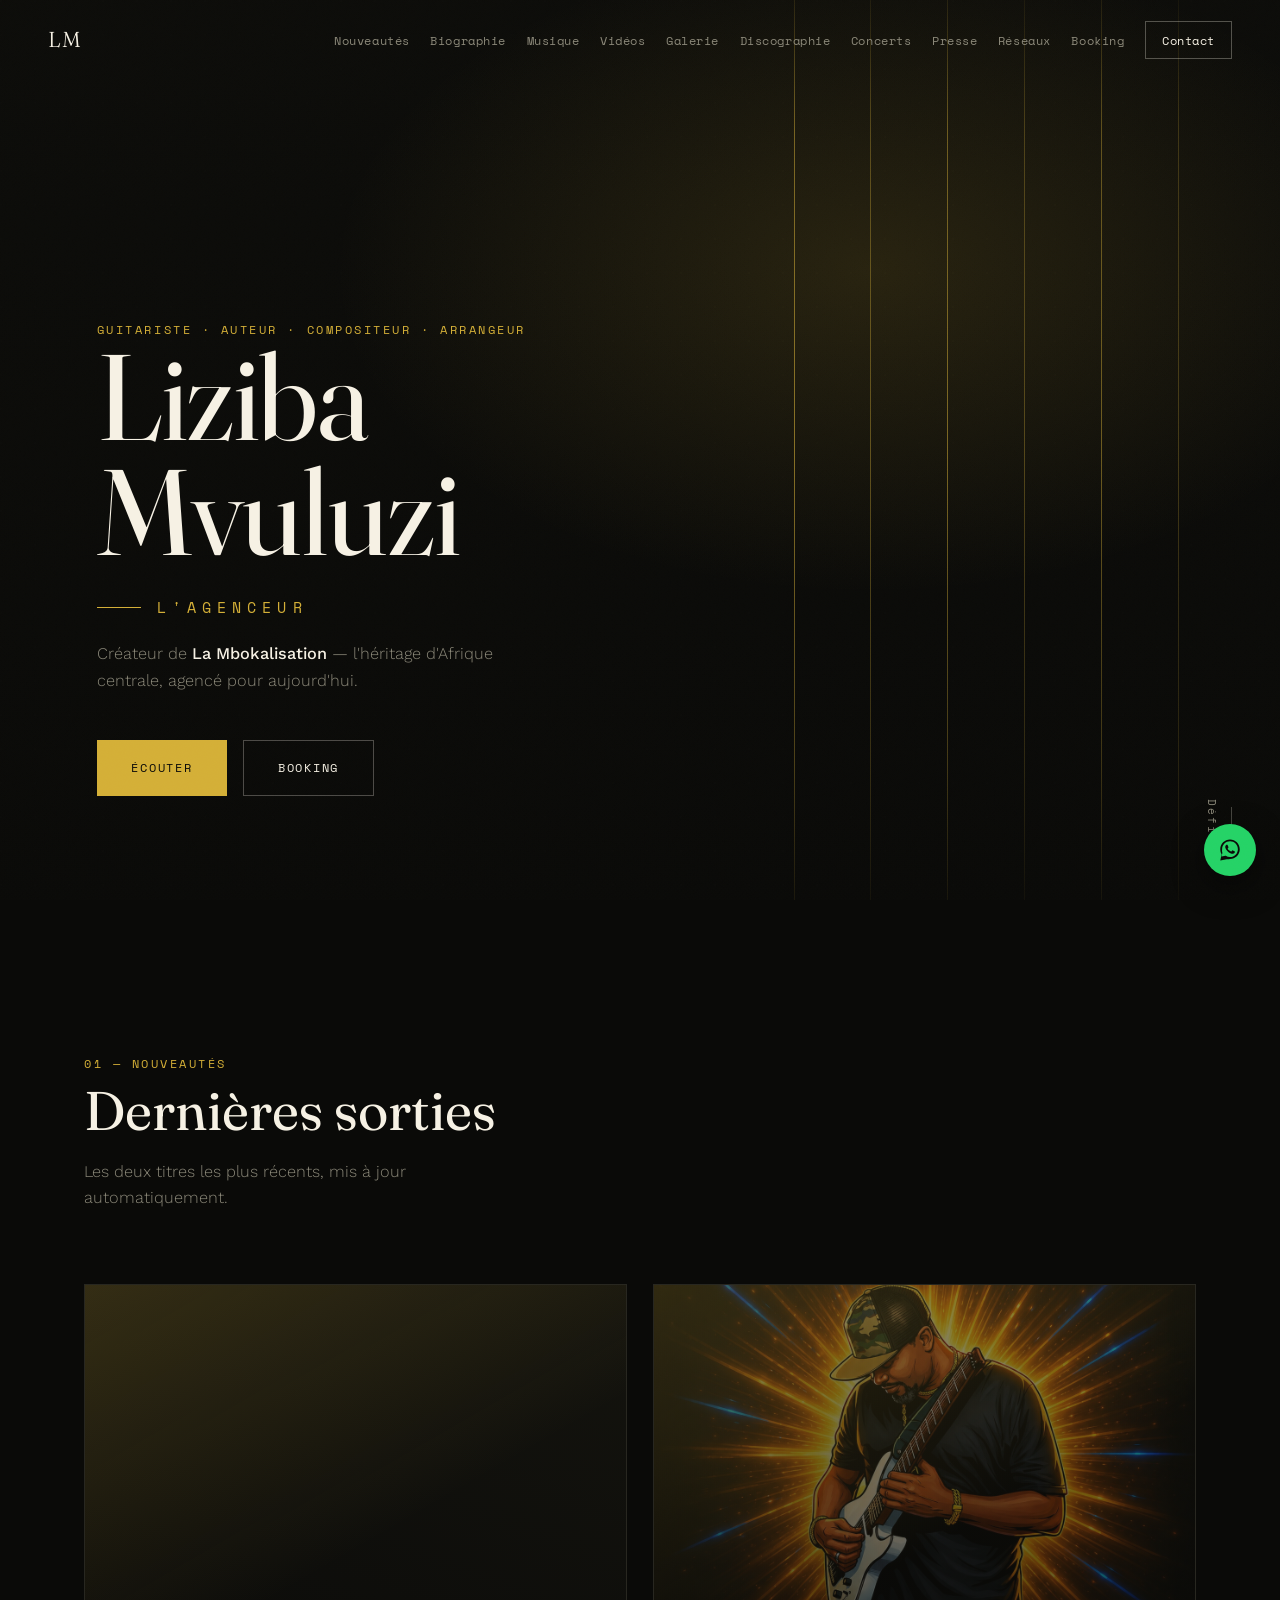
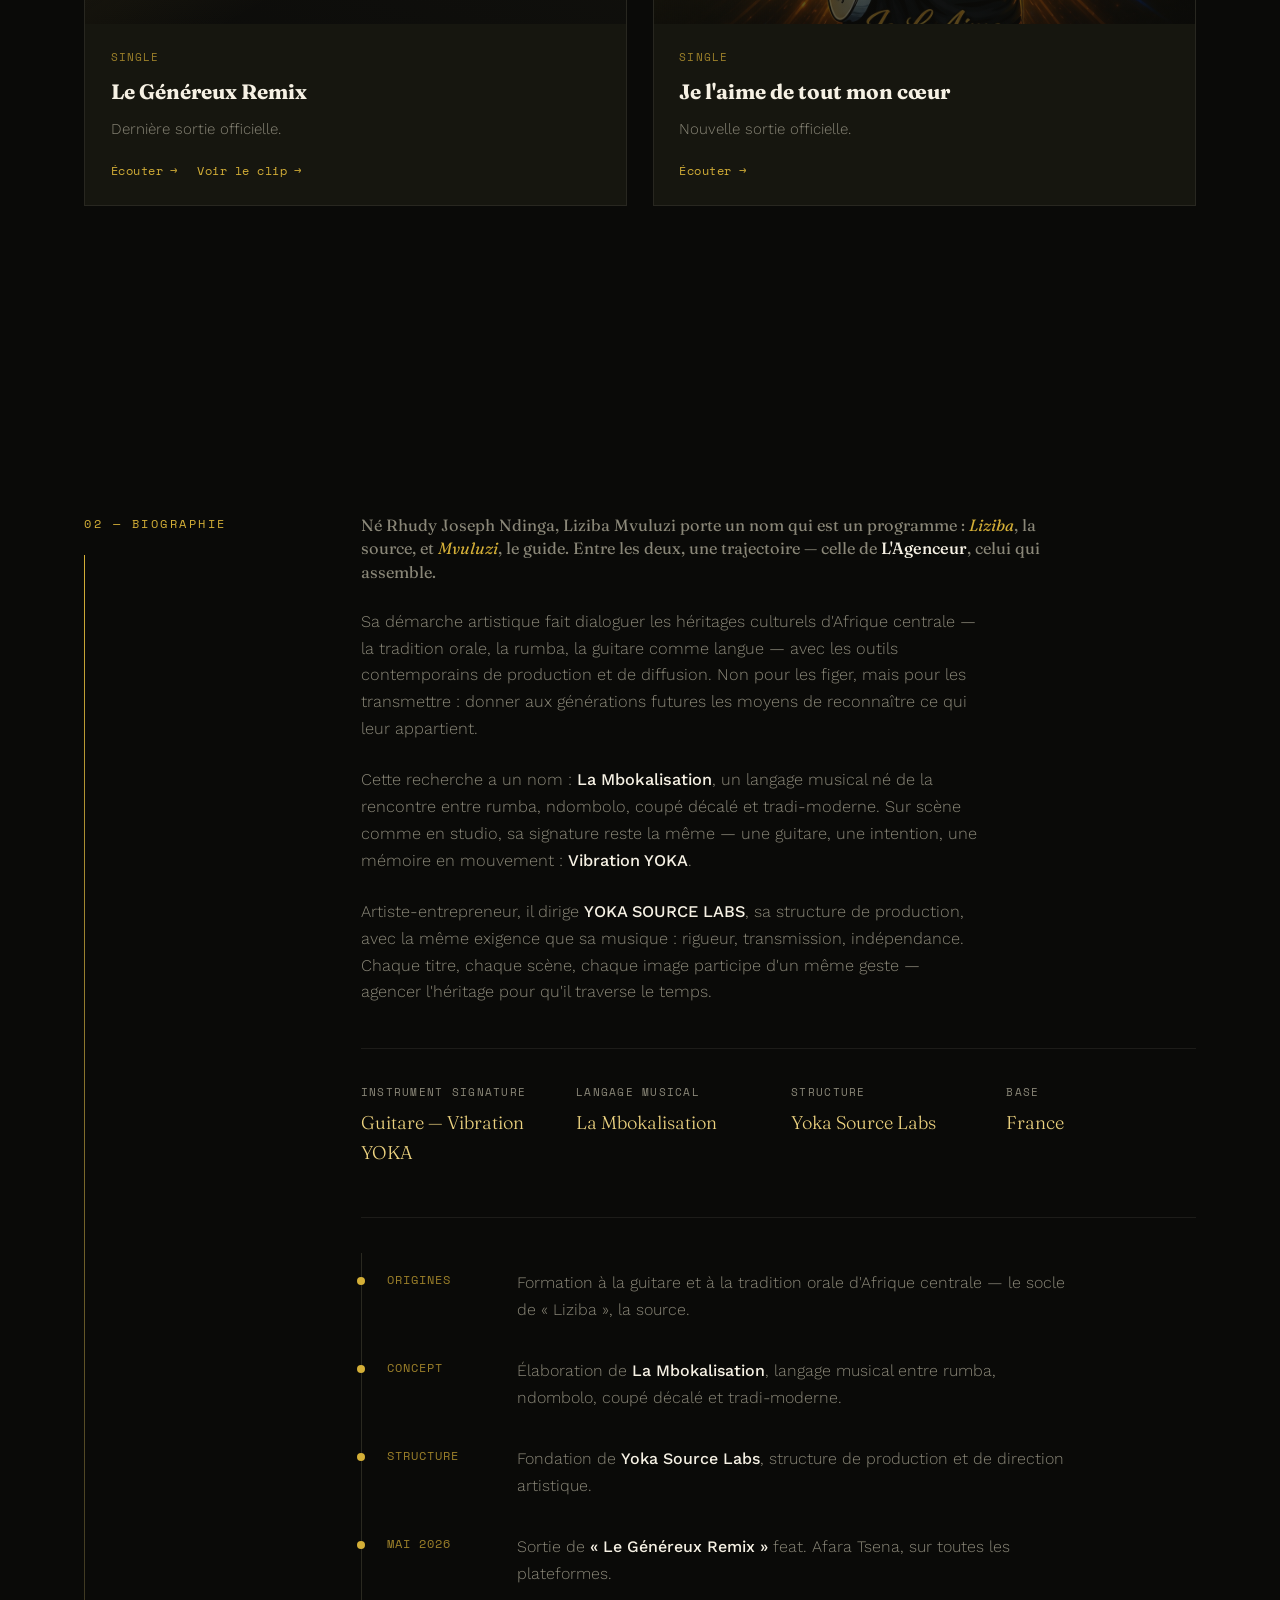
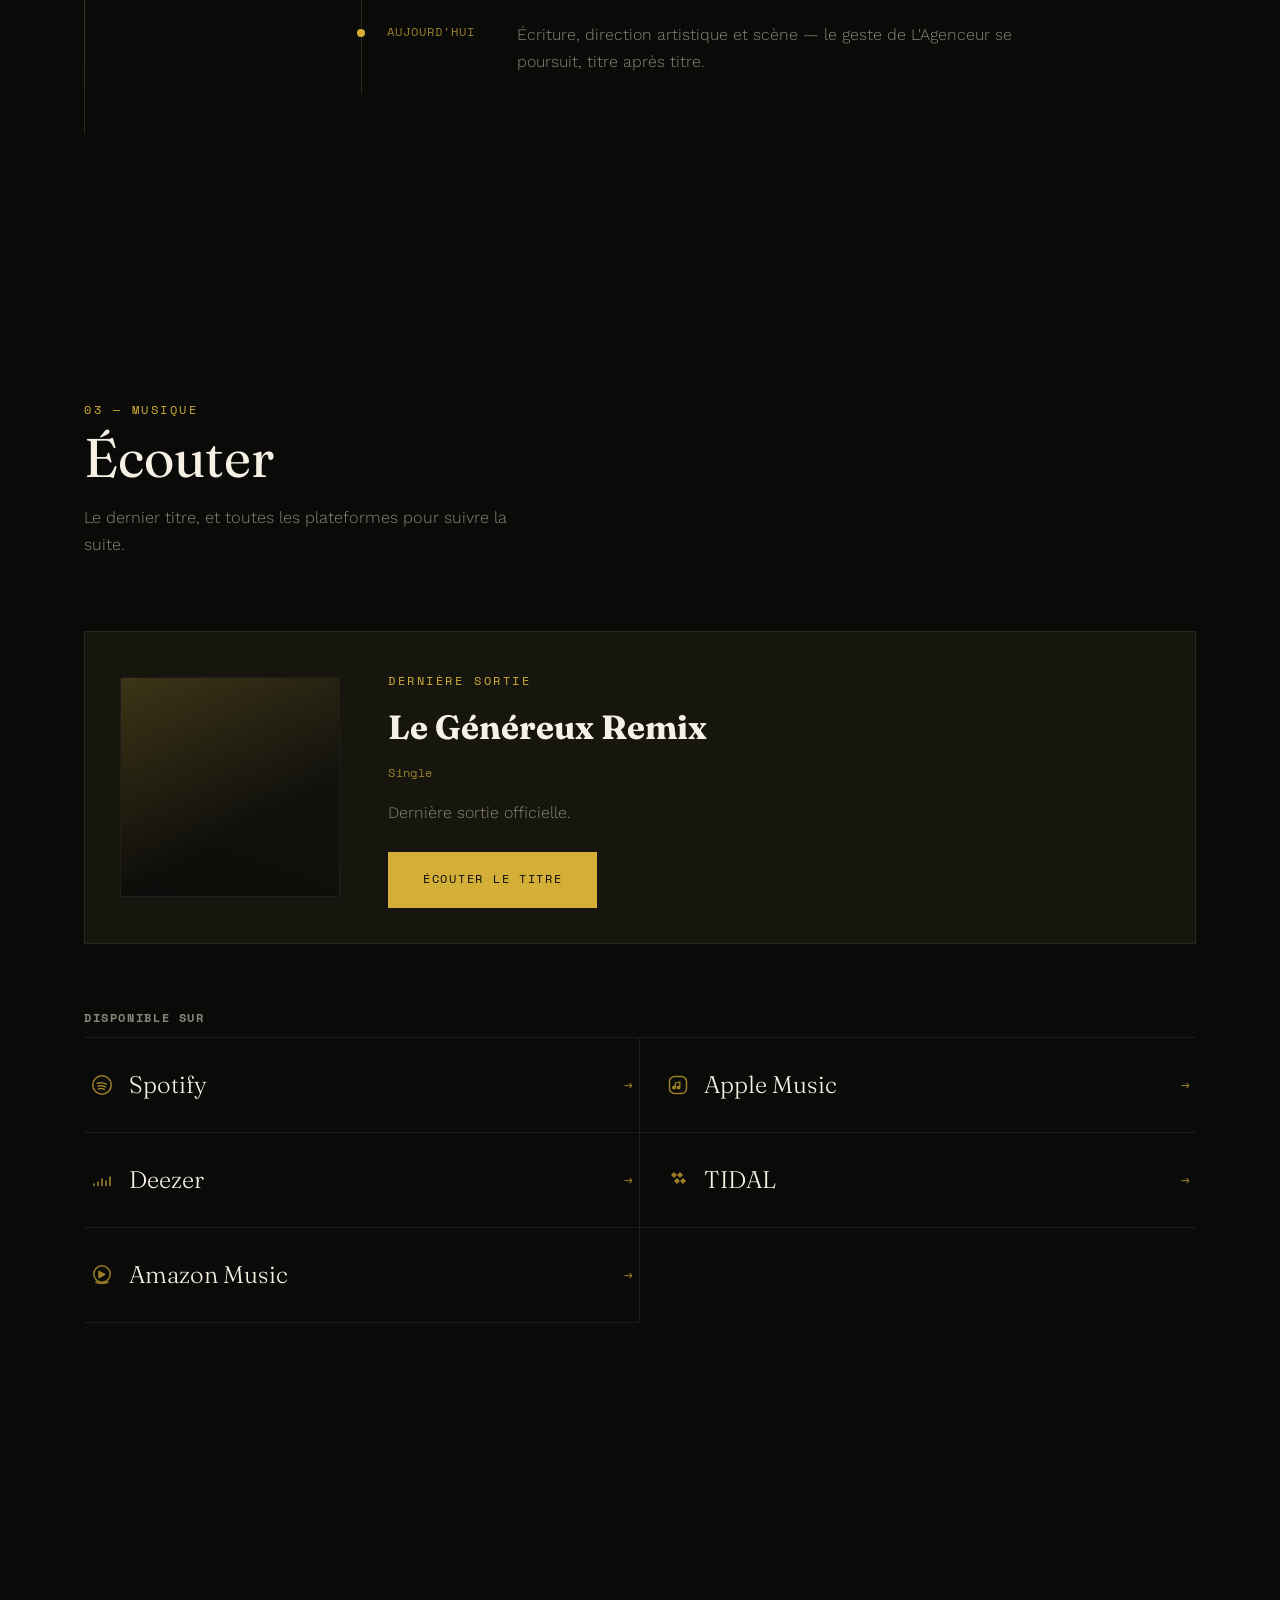
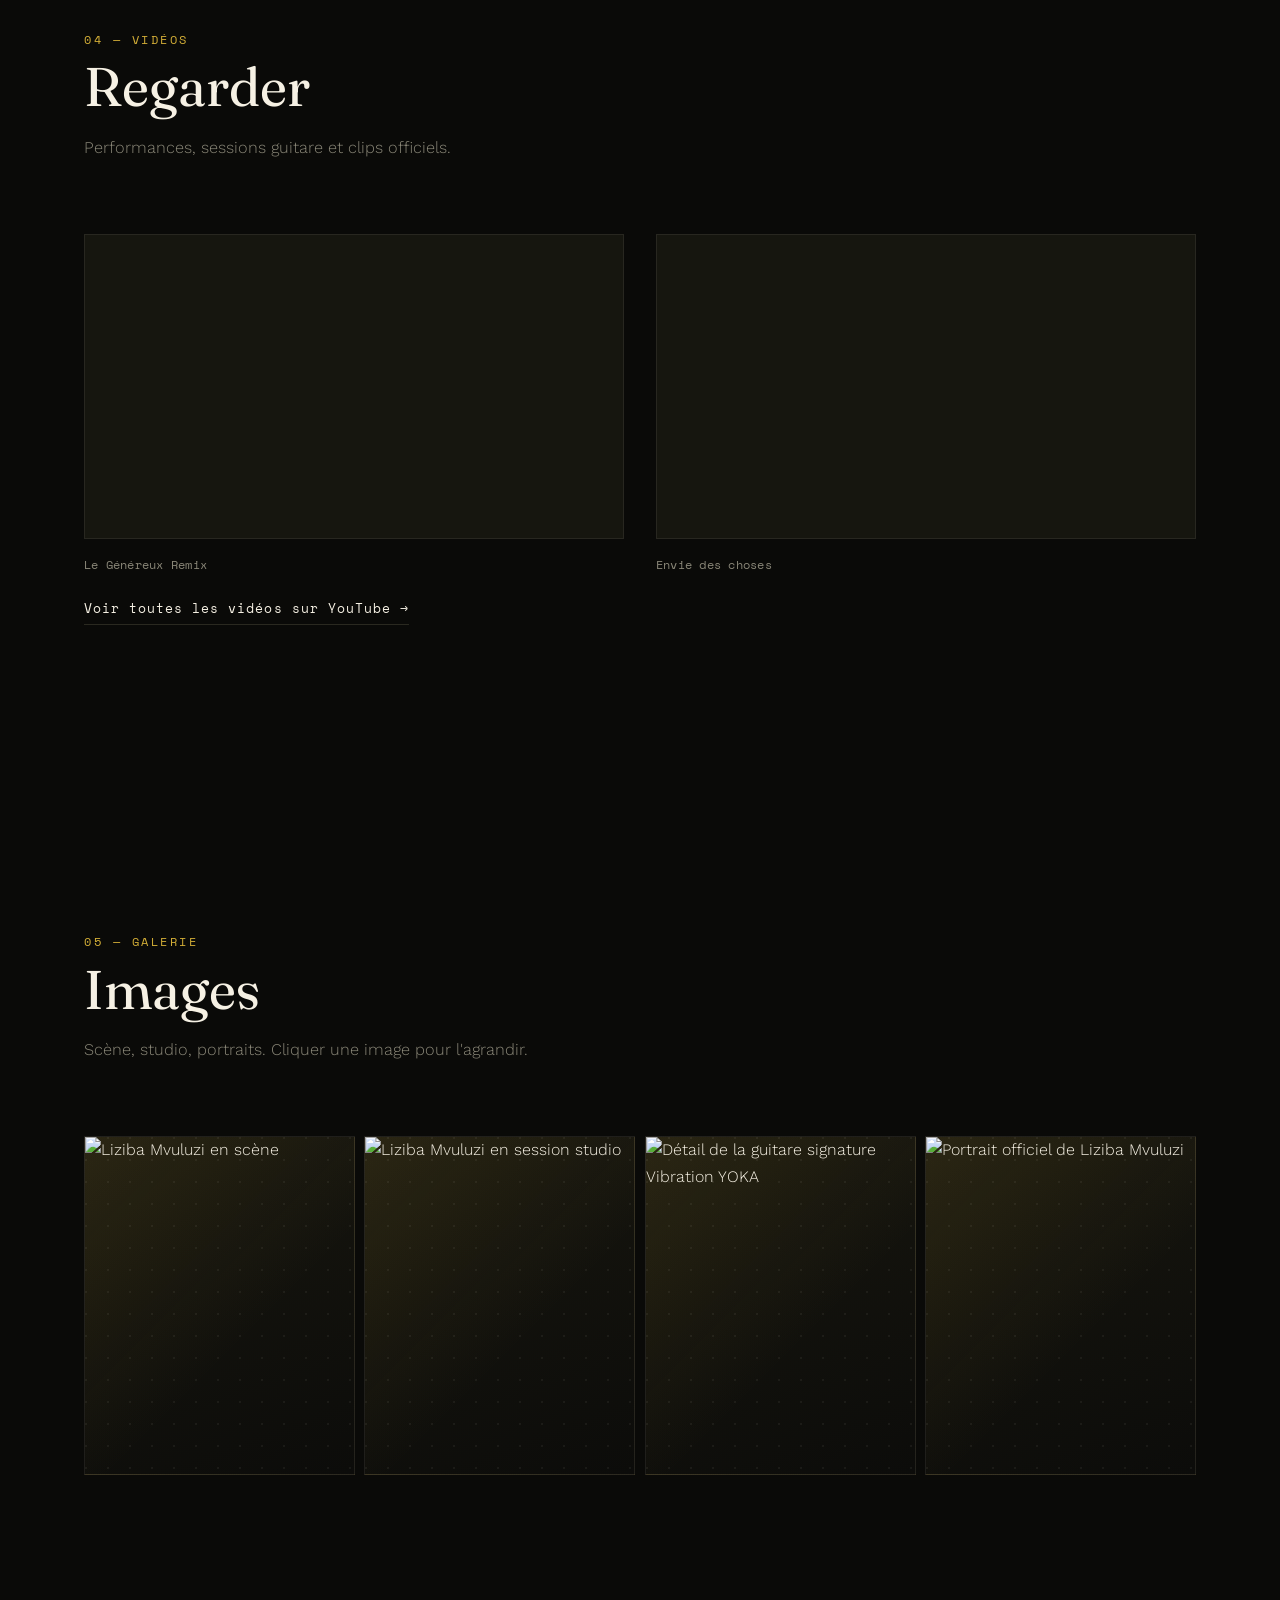
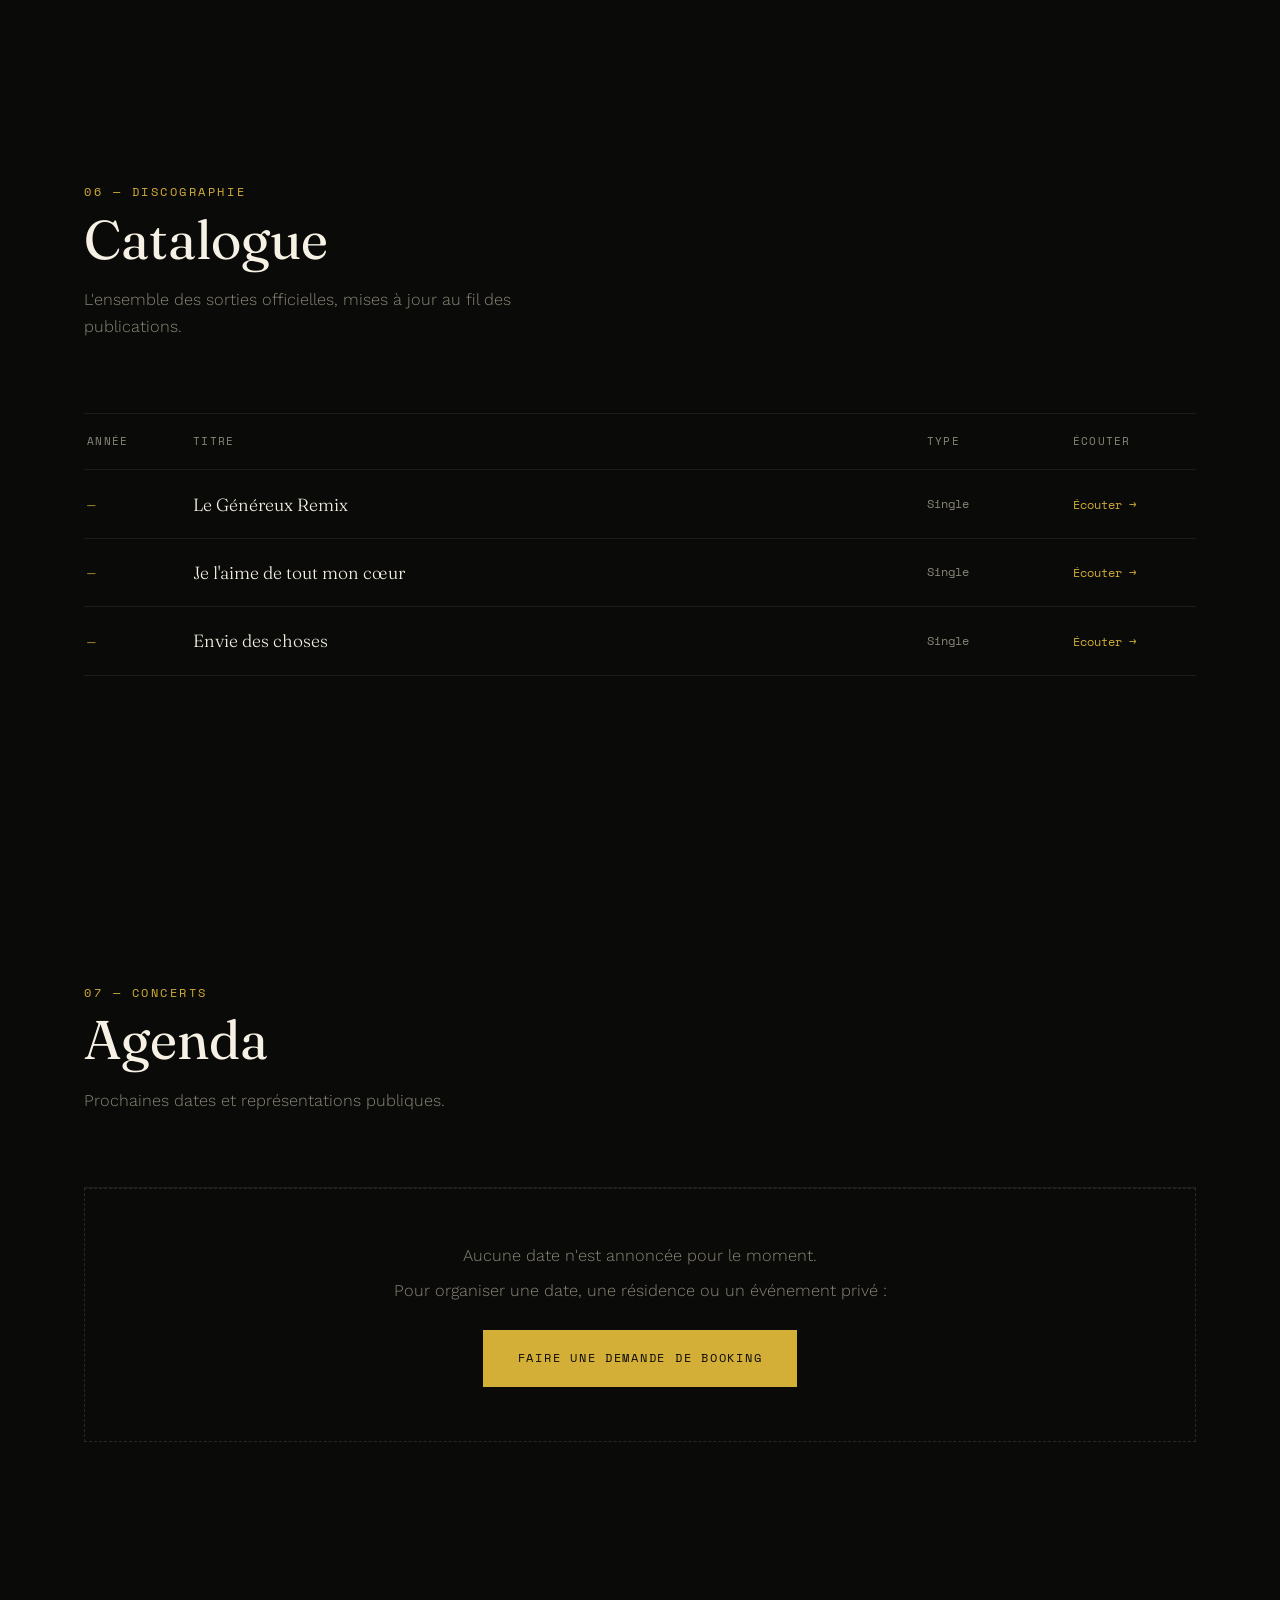
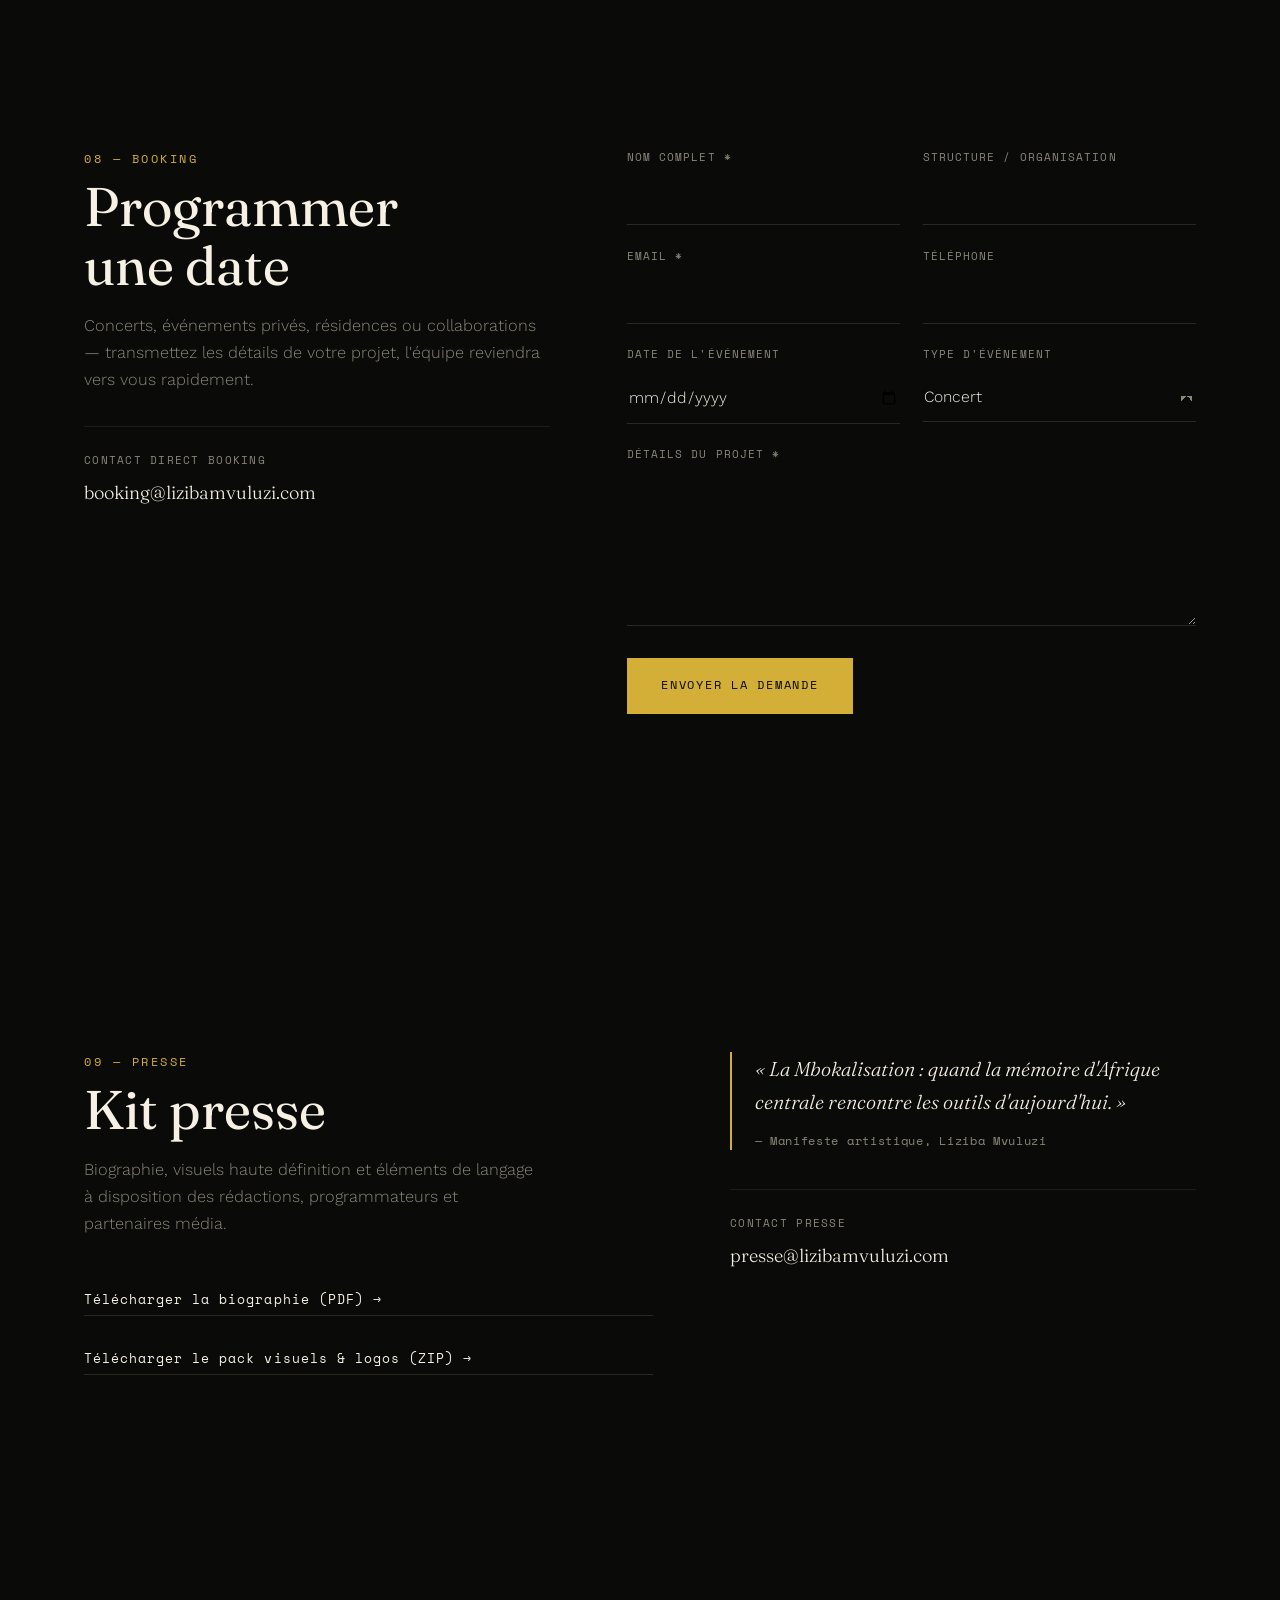
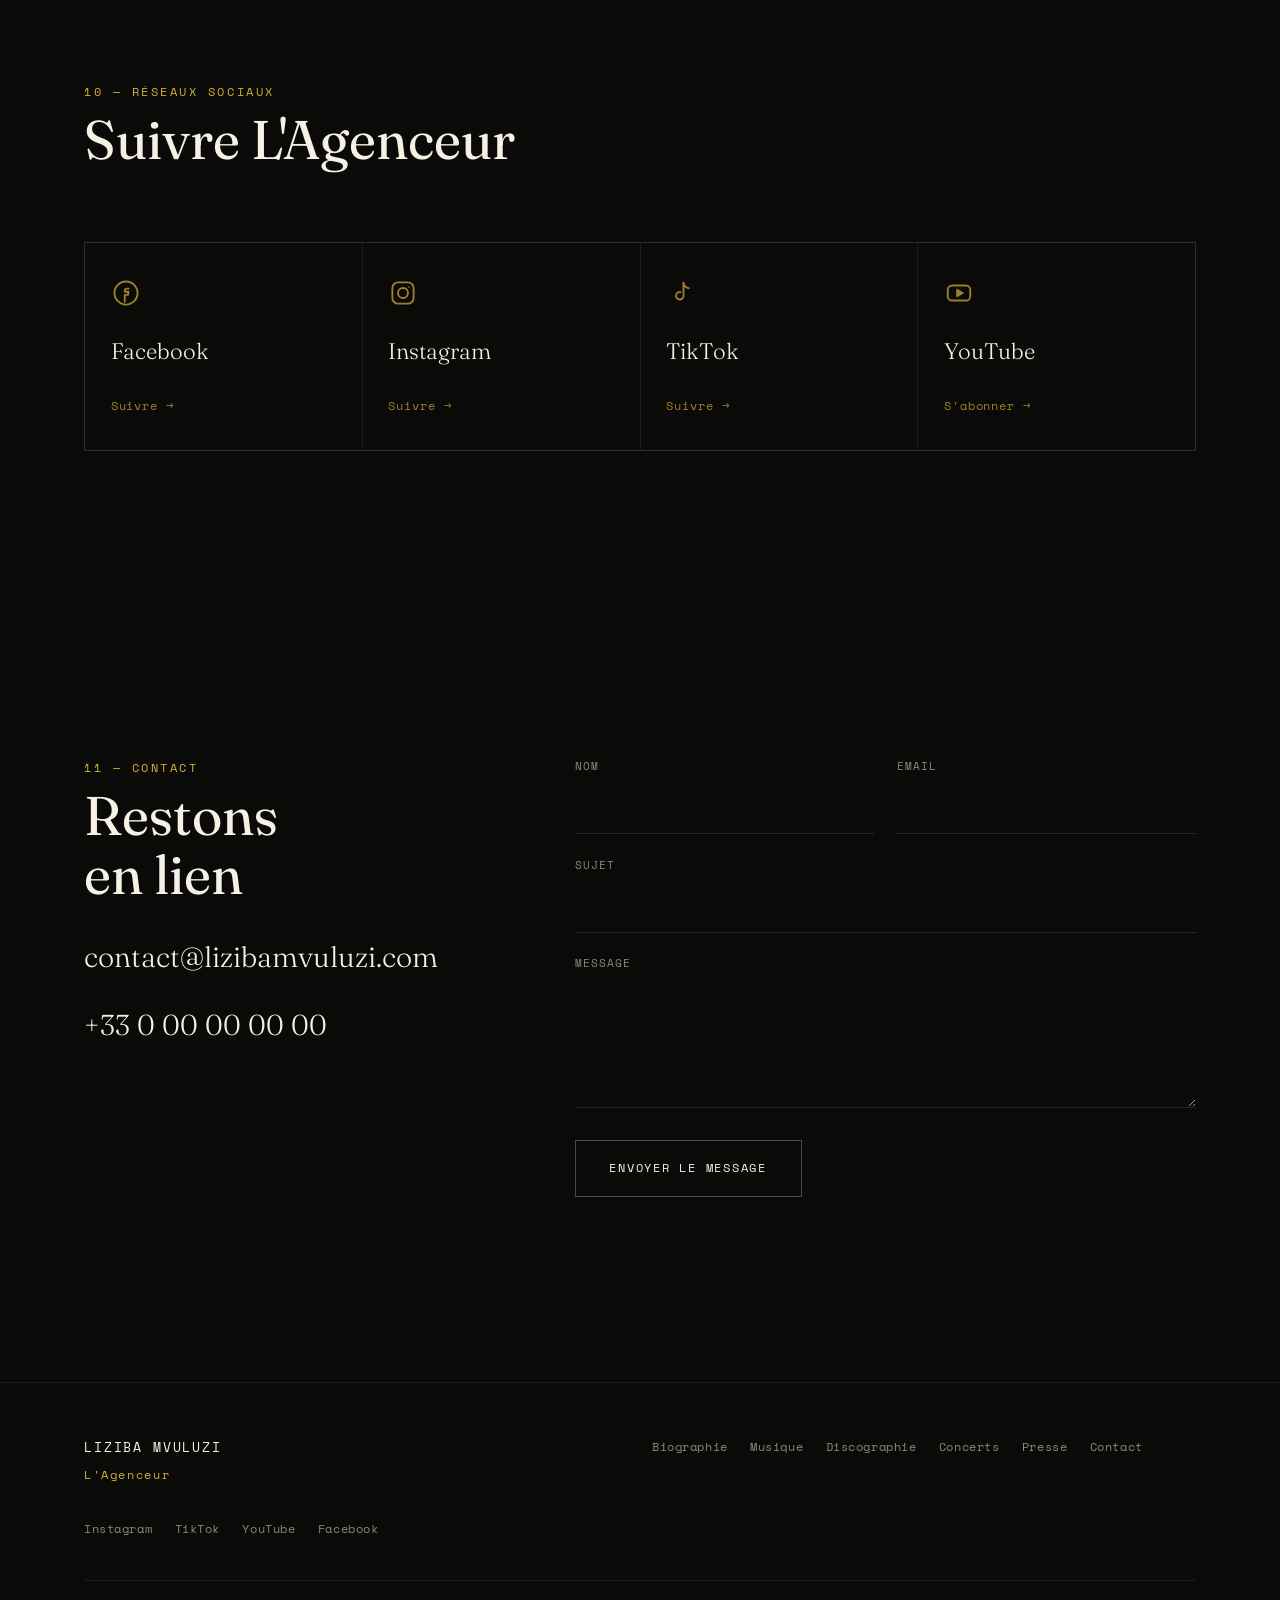
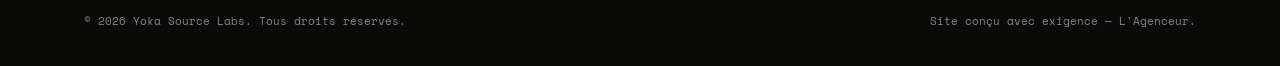
==== index.html @ 1fc42f65 "Version 1.2 – Ajout des médias" ====
<!DOCTYPE html>
<html lang="fr">
<head>
<meta charset="UTF-8">
<meta name="viewport" content="width=device-width, initial-scale=1.0">
<title>Liziba Mvuluzi — L'Agenceur | Guitariste, Auteur-Compositeur, Arrangeur</title>
<meta name="description" content="Site officiel de Liziba Mvuluzi (Rhudy Joseph Ndinga), guitariste, auteur-compositeur, arrangeur et créateur de La Mbokalisation. Biographie, musique, vidéos, discographie, concerts, booking et presse.">
<meta name="keywords" content="Liziba Mvuluzi, Rhudy Joseph Ndinga, L'Agenceur, guitariste congolais, rumba congolaise, La Mbokalisation, musique africaine, auteur compositeur arrangeur, booking artiste">
<meta name="author" content="Liziba Mvuluzi">
<meta name="robots" content="index, follow, max-image-preview:large">
<meta name="theme-color" content="#0a0a08">
<!-- URL temporaire GitHub Pages en attendant l'achat et le branchement du domaine personnalisé définitif. Lors du passage à ce domaine, remplacer toutes les URLs ci-dessous (canonical, Open Graph, Twitter Card, Schema.org) par les URLs équivalentes sur le nouveau domaine, et mettre à jour sitemap.xml + robots.txt en conséquence. -->
<link rel="canonical" href="https://lizibamvuluzi.github.io/liziba-mvuluzi-site/">

<!-- ===== Open Graph ===== -->
<meta property="og:type" content="website">
<meta property="og:title" content="Liziba Mvuluzi — L'Agenceur">
<meta property="og:description" content="Guitariste, auteur-compositeur, arrangeur. Créateur de La Mbokalisation. Il fait dialoguer les héritages d'Afrique centrale avec les outils contemporains pour transmettre le patrimoine culturel aux générations futures.">
<meta property="og:image" content="https://lizibamvuluzi.github.io/liziba-mvuluzi-site/assets/images/social/og-cover.jpg">
<meta property="og:image:alt" content="Liziba Mvuluzi — L'Agenceur, guitariste et auteur-compositeur">
<meta property="og:image:width" content="1200">
<meta property="og:image:height" content="630">
<meta property="og:url" content="https://lizibamvuluzi.github.io/liziba-mvuluzi-site/">
<meta property="og:site_name" content="Liziba Mvuluzi">
<meta property="og:locale" content="fr_FR">

<!-- ===== Twitter Cards ===== -->
<meta name="twitter:card" content="summary_large_image">
<meta name="twitter:title" content="Liziba Mvuluzi — L'Agenceur">
<meta name="twitter:description" content="Guitariste, auteur-compositeur, arrangeur. Créateur de La Mbokalisation.">
<meta name="twitter:image" content="https://lizibamvuluzi.github.io/liziba-mvuluzi-site/assets/images/social/og-cover.jpg">
<meta name="twitter:image:alt" content="Liziba Mvuluzi — L'Agenceur, guitariste et auteur-compositeur">

<!-- ===== Favicon / PWA ===== -->
<link rel="icon" type="image/svg+xml" href="assets/icons/favicon.svg">
<link rel="icon" type="image/png" sizes="32x32" href="assets/icons/favicon-32.png">
<link rel="apple-touch-icon" sizes="180x180" href="assets/icons/apple-touch-icon.png">
<link rel="manifest" href="manifest.json">
<meta name="apple-mobile-web-app-capable" content="yes">
<meta name="apple-mobile-web-app-status-bar-style" content="black-translucent">
<meta name="apple-mobile-web-app-title" content="Liziba Mvuluzi">

<!-- ===== Performance : préconnexions ===== -->
<link rel="preconnect" href="https://fonts.googleapis.com">
<link rel="preconnect" href="https://fonts.gstatic.com" crossorigin>
<link rel="preconnect" href="https://www.youtube-nocookie.com">
<link href="https://fonts.googleapis.com/css2?family=Fraunces:ital,opsz,wght@0,9..144,300;0,9..144,400;0,9..144,500;0,9..144,600;1,9..144,400&family=Work+Sans:wght@300;400;500;600&family=Space+Mono:wght@400;700&display=swap" rel="stylesheet">

<link rel="stylesheet" href="css/style.css">

<!-- ===== Schema.org : Person ===== -->
<script type="application/ld+json">
{
  "@context": "https://schema.org",
  "@type": "Person",
  "name": "Liziba Mvuluzi",
  "alternateName": ["Rhudy Joseph Ndinga", "L'Agenceur"],
  "url": "https://lizibamvuluzi.github.io/liziba-mvuluzi-site/",
  "image": "https://lizibamvuluzi.github.io/liziba-mvuluzi-site/assets/images/social/og-cover.jpg",
  "jobTitle": ["Guitariste", "Auteur-compositeur", "Arrangeur", "Directeur artistique"],
  "description": "Guitariste, auteur-compositeur et arrangeur. Créateur du langage musical La Mbokalisation, il fait dialoguer les héritages culturels d'Afrique centrale avec les outils contemporains.",
  "nationality": "Congolaise",
  "sameAs": [
    "https://open.spotify.com/",
    "https://music.apple.com/",
    "https://www.youtube.com/",
    "https://www.deezer.com/",
    "https://www.instagram.com/",
    "https://www.tiktok.com/",
    "https://www.facebook.com/",
    "https://www.threads.net/"
  ]
}
</script>
<!-- ===== Schema.org : MusicGroup ===== -->
<script type="application/ld+json">
{
  "@context": "https://schema.org",
  "@type": "MusicGroup",
  "name": "Liziba Mvuluzi",
  "genre": ["Rumba congolaise", "La Mbokalisation", "Musique africaine contemporaine"],
  "url": "https://lizibamvuluzi.github.io/liziba-mvuluzi-site/",
  "album": {
    "@type": "MusicRecording",
    "name": "Le Généreux Remix",
    "byArtist": "Liziba Mvuluzi feat. Afara Tsena",
    "datePublished": "2026-05-23"
  }
}
</script>
</head>
<body>

<!-- Lien d'évitement — accessibilité clavier -->
<a class="skip-link" href="#contenu">Aller au contenu principal</a>

<!-- Grain overlay décoratif -->
<div class="grain" aria-hidden="true"></div>

<!-- ================================================================
     HEADER / NAVIGATION
     ================================================================ -->
<header class="site-header" id="siteHeader">
  <nav class="nav" aria-label="Navigation principale">
    <a href="#accueil" class="nav__mark" aria-label="Liziba Mvuluzi — Retour à l'accueil">
      <span class="nav__mark-glyph">LM</span>
    </a>
    <button class="nav__toggle" id="navToggle" aria-expanded="false" aria-controls="navMenu" aria-label="Ouvrir le menu de navigation">
      <span></span><span></span><span></span>
    </button>
    <ul class="nav__menu" id="navMenu">
      <li><a href="#nouveautes" data-nav>Nouveautés</a></li>
      <li><a href="#biographie" data-nav>Biographie</a></li>
      <li><a href="#musique" data-nav>Musique</a></li>
      <li><a href="#videos" data-nav>Vidéos</a></li>
      <li><a href="#galerie" data-nav>Galerie</a></li>
      <li><a href="#discographie" data-nav>Discographie</a></li>
      <li><a href="#concerts" data-nav>Concerts</a></li>
      <li><a href="#presse" data-nav>Presse</a></li>
      <li><a href="#reseaux" data-nav>Réseaux</a></li>
      <li><a href="#booking" data-nav>Booking</a></li>
      <li><a href="#contact" class="nav__cta" data-nav>Contact</a></li>
    </ul>
  </nav>
</header>

<main id="contenu">

<!-- ================================================================
     1. HERO PREMIUM
     ================================================================ -->
<section class="hero" id="accueil">
  <div class="hero__strings" aria-hidden="true">
    <span></span><span></span><span></span><span></span><span></span><span></span>
  </div>

  <div class="hero__portrait">
    <!-- Portrait câblé en CSS (.hero__portrait-frame) — déposer hero-portrait.jpg dans /assets/images/hero/ -->
    <div class="hero__portrait-frame" role="img" aria-label="Portrait de Liziba Mvuluzi, guitare en main"></div>
  </div>

  <div class="hero__content">
    <p class="eyebrow reveal">Guitariste · Auteur · Compositeur · Arrangeur</p>
    <h1 class="hero__title reveal">
      <span class="hero__title-main">Liziba<br>Mvuluzi</span>
    </h1>
    <p class="hero__subtitle reveal"><span class="hero__rule" aria-hidden="true"></span>L'AGENCEUR</p>
    <p class="hero__baseline reveal">Créateur de <strong>La Mbokalisation</strong> — l'héritage d'Afrique centrale, agencé pour aujourd'hui.</p>
    <div class="hero__actions reveal">
      <a href="#musique" class="btn btn--gold">Écouter</a>
      <a href="#booking" class="btn btn--ghost">Booking</a>
    </div>
  </div>

  <a href="#biographie" class="hero__scroll" aria-label="Défiler vers la section Biographie">
    <span class="hero__scroll-line" aria-hidden="true"></span>
    <span>Défiler</span>
  </a>
</section>

<!-- ================================================================
     NOUVEAUTÉS — générée dynamiquement depuis data/releases.json
     (les 2 sorties les plus récentes ; voir js/main.js → renderNouveautes)
     ================================================================ -->
<section class="section nouveautes" id="nouveautes" aria-labelledby="nouveautes-title">
  <div class="section__inner">
    <div class="section__head reveal">
      <p class="eyebrow">01 — Nouveautés</p>
      <h2 id="nouveautes-title" class="section__title">Dernières sorties</h2>
      <p class="section__intro">Les deux titres les plus récents, mis à jour automatiquement.</p>
    </div>

    <!-- Contenu injecté par js/main.js (renderNouveautes) à partir de data/releases.json -->
    <div class="news-grid" id="newsGrid" aria-live="polite"></div>
  </div>
</section>

<!-- ================================================================
     2. BIOGRAPHIE COMPLÈTE
     ================================================================ -->
<section class="section biographie" id="biographie" aria-labelledby="bio-title">
  <div class="section__inner apropos__grid">
    <div class="apropos__label reveal">
      <p class="eyebrow">02 — Biographie</p>
      <div class="apropos__thread" aria-hidden="true"></div>
    </div>

    <div class="apropos__text">
      <h2 id="bio-title" class="visually-hidden">Biographie de Liziba Mvuluzi</h2>

      <p class="apropos__lead reveal">
        Né Rhudy Joseph Ndinga, Liziba Mvuluzi porte un nom qui est un programme :
        <em>Liziba</em>, la source, et <em>Mvuluzi</em>, le guide. Entre les deux,
        une trajectoire — celle de <strong>L'Agenceur</strong>, celui qui assemble.
      </p>
      <p class="reveal">
        Sa démarche artistique fait dialoguer les héritages culturels d'Afrique
        centrale — la tradition orale, la rumba, la guitare comme langue —
        avec les outils contemporains de production et de diffusion. Non pour
        les figer, mais pour les transmettre : donner aux générations futures
        les moyens de reconnaître ce qui leur appartient.
      </p>
      <p class="reveal">
        Cette recherche a un nom : <strong>La Mbokalisation</strong>, un langage
        musical né de la rencontre entre rumba, ndombolo, coupé décalé et
        tradi-moderne. Sur scène comme en studio, sa signature reste la même —
        une guitare, une intention, une mémoire en mouvement : <strong>Vibration
        YOKA</strong>.
      </p>
      <p class="reveal">
        Artiste-entrepreneur, il dirige <strong>YOKA SOURCE LABS</strong>, sa
        structure de production, avec la même exigence que sa musique :
        rigueur, transmission, indépendance. Chaque titre, chaque scène,
        chaque image participe d'un même geste — agencer l'héritage pour
        qu'il traverse le temps.
      </p>

      <!-- Faits marquants -->
      <div class="apropos__facts reveal">
        <div class="fact">
          <span class="fact__label">Instrument signature</span>
          <span class="fact__value">Guitare — Vibration YOKA</span>
        </div>
        <div class="fact">
          <span class="fact__label">Langage musical</span>
          <span class="fact__value">La Mbokalisation</span>
        </div>
        <div class="fact">
          <span class="fact__label">Structure</span>
          <span class="fact__value">Yoka Source Labs</span>
        </div>
        <div class="fact">
          <span class="fact__label">Base</span>
          <span class="fact__value">France</span>
        </div>
      </div>

      <!-- Parcours / repères -->
      <ol class="timeline reveal">
        <li class="timeline__item">
          <span class="timeline__marker" aria-hidden="true"></span>
          <span class="timeline__date">Origines</span>
          <span class="timeline__text">Formation à la guitare et à la tradition orale d'Afrique centrale — le socle de « Liziba », la source.</span>
        </li>
        <li class="timeline__item">
          <span class="timeline__marker" aria-hidden="true"></span>
          <span class="timeline__date">Concept</span>
          <span class="timeline__text">Élaboration de <strong>La Mbokalisation</strong>, langage musical entre rumba, ndombolo, coupé décalé et tradi-moderne.</span>
        </li>
        <li class="timeline__item">
          <span class="timeline__marker" aria-hidden="true"></span>
          <span class="timeline__date">Structure</span>
          <span class="timeline__text">Fondation de <strong>Yoka Source Labs</strong>, structure de production et de direction artistique.</span>
        </li>
        <li class="timeline__item">
          <span class="timeline__marker" aria-hidden="true"></span>
          <span class="timeline__date">Mai 2026</span>
          <span class="timeline__text">Sortie de <strong>« Le Généreux Remix »</strong> feat. Afara Tsena, sur toutes les plateformes.</span>
        </li>
        <li class="timeline__item">
          <span class="timeline__marker" aria-hidden="true"></span>
          <span class="timeline__date">Aujourd'hui</span>
          <span class="timeline__text">Écriture, direction artistique et scène — le geste de L'Agenceur se poursuit, titre après titre.</span>
        </li>
      </ol>
    </div>
  </div>
</section>

<!-- ================================================================
     3. MUSIQUE — albums, singles, plateformes
     ================================================================ -->
<section class="section musique" id="musique" aria-labelledby="musique-title">
  <div class="section__inner">
    <div class="section__head reveal">
      <p class="eyebrow">03 — Musique</p>
      <h2 id="musique-title" class="section__title">Écouter</h2>
      <p class="section__intro">Le dernier titre, et toutes les plateformes pour suivre la suite.</p>
    </div>

    <!-- Titre à la une — rendu dynamiquement depuis data/releases.json (renderFeaturedRelease) -->
    <div class="featured-release reveal" id="featuredRelease">
      <div class="featured-release__art" id="featuredReleaseArt" aria-hidden="true"></div>
      <div class="featured-release__body">
        <span class="eyebrow">Dernière sortie</span>
        <h3 class="featured-release__title" id="featuredReleaseTitle">Le Généreux Remix</h3>
        <p class="featured-release__meta" id="featuredReleaseMeta">Single</p>
        <p class="featured-release__desc" id="featuredReleaseDesc">Dernière sortie officielle.</p>
        <a href="#" class="btn btn--gold" id="featuredReleaseLink" target="_blank" rel="noopener">Écouter le titre</a>
      </div>
    </div>

    <!-- Grille des plateformes — rendue dynamiquement depuis data/socials.json (group: streaming) -->
    <h3 class="platforms__label reveal">Disponible sur</h3>
    <div class="platforms" id="platformsGrid"></div>
  </div>
</section>

<!-- ================================================================
     4. VIDÉOS YOUTUBE
     ================================================================ -->
<section class="section videos" id="videos" aria-labelledby="videos-title">
  <div class="section__inner">
    <div class="section__head reveal">
      <p class="eyebrow">04 — Vidéos</p>
      <h2 id="videos-title" class="section__title">Regarder</h2>
      <p class="section__intro">Performances, sessions guitare et clips officiels.</p>
    </div>

    <!-- Contenu injecté par js/main.js (renderVideos) à partir de data/videos.json -->
    <div class="video-grid" id="videoGrid" aria-live="polite"></div>

    <a class="link-more reveal" href="https://www.youtube.com/" target="_blank" rel="noopener">Voir toutes les vidéos sur YouTube →</a>
  </div>
</section>

<!-- ================================================================
     5. GALERIE PHOTOS — avec lightbox
     ================================================================ -->
<section class="section galerie" id="galerie" aria-labelledby="galerie-title">
  <div class="section__inner">
    <div class="section__head reveal">
      <p class="eyebrow">05 — Galerie</p>
      <h2 id="galerie-title" class="section__title">Images</h2>
      <p class="section__intro">Scène, studio, portraits. Cliquer une image pour l'agrandir.</p>
    </div>

    <!-- Emplacements définitifs — déposer gallery-01.jpg à gallery-04.jpg dans /assets/images/gallery/
         Ajuster data-caption et alt une fois le sujet de chaque photo connu. -->
    <div class="gallery" id="gallery">
      <button class="gallery__item reveal" type="button" data-caption="Liziba Mvuluzi — Scène">
        <img src="assets/images/gallery/gallery-01.jpg" alt="Liziba Mvuluzi en scène" loading="lazy">
      </button>
      <button class="gallery__item reveal" type="button" data-caption="Liziba Mvuluzi — Studio">
        <img src="assets/images/gallery/gallery-02.jpg" alt="Liziba Mvuluzi en session studio" loading="lazy">
      </button>
      <button class="gallery__item reveal" type="button" data-caption="Vibration YOKA — Détail guitare">
        <img src="assets/images/gallery/gallery-03.jpg" alt="Détail de la guitare signature Vibration YOKA" loading="lazy">
      </button>
      <button class="gallery__item reveal" type="button" data-caption="Portrait officiel">
        <img src="assets/images/gallery/gallery-04.jpg" alt="Portrait officiel de Liziba Mvuluzi" loading="lazy">
      </button>
    </div>
  </div>
</section>

<!-- ================================================================
     6. DISCOGRAPHIE
     ================================================================ -->
<section class="section discographie" id="discographie" aria-labelledby="disco-title">
  <div class="section__inner">
    <div class="section__head reveal">
      <p class="eyebrow">06 — Discographie</p>
      <h2 id="disco-title" class="section__title">Catalogue</h2>
      <p class="section__intro">L'ensemble des sorties officielles, mises à jour au fil des publications.</p>
    </div>

    <div class="discography reveal" role="table" aria-label="Discographie de Liziba Mvuluzi">
      <div class="discography__row discography__row--head" role="row">
        <span role="columnheader">Année</span>
        <span role="columnheader">Titre</span>
        <span role="columnheader">Type</span>
        <span role="columnheader">Écouter</span>
      </div>
      <!-- Lignes injectées par js/main.js (renderDiscography) à partir de data/releases.json -->
      <div id="discographyBody" role="rowgroup"></div>
    </div>
  </div>
</section>

<!-- ================================================================
     7. CONCERTS / AGENDA
     ================================================================ -->
<section class="section concerts" id="concerts" aria-labelledby="concerts-title">
  <div class="section__inner">
    <div class="section__head reveal">
      <p class="eyebrow">07 — Concerts</p>
      <h2 id="concerts-title" class="section__title">Agenda</h2>
      <p class="section__intro">Prochaines dates et représentations publiques.</p>
    </div>

    <!-- Rendu dynamique par js/main.js (renderConcerts) à partir de data/concerts.json :
         tableau vide → état ci-dessous conservé ; sinon, remplacé par les dates réelles. -->
    <div class="agenda reveal" id="agenda">
      <div class="agenda__empty" id="agendaEmpty">
        <p>Aucune date n'est annoncée pour le moment.</p>
        <p class="agenda__empty-sub">Pour organiser une date, une résidence ou un événement privé :</p>
        <a href="#booking" class="btn btn--gold">Faire une demande de booking</a>
      </div>
    </div>
  </div>
</section>

<!-- ================================================================
     8. BOOKING PROFESSIONNEL
     ================================================================ -->
<section class="section booking" id="booking" aria-labelledby="booking-title">
  <div class="section__inner booking__grid">
    <div class="booking__intro reveal">
      <p class="eyebrow">08 — Booking</p>
      <h2 id="booking-title" class="section__title">Programmer<br>une date</h2>
      <p class="section__text">
        Concerts, événements privés, résidences ou collaborations —
        transmettez les détails de votre projet, l'équipe reviendra vers vous
        rapidement.
      </p>
      <div class="booking__direct reveal">
        <span class="fact__label">Contact direct booking</span>
        <!-- TODO : email dédié au booking -->
        <a href="mailto:booking@lizibamvuluzi.com" id="bookingEmailLink" class="contact__link contact__link--sm">booking@lizibamvuluzi.com</a>
      </div>
    </div>

    <form class="booking__form reveal" id="bookingForm" novalidate>
      <div class="form-row">
        <div class="form-field">
          <label for="bk-name">Nom complet <span aria-hidden="true">*</span></label>
          <input type="text" id="bk-name" name="name" required autocomplete="name">
        </div>
        <div class="form-field">
          <label for="bk-org">Structure / organisation</label>
          <input type="text" id="bk-org" name="organization" autocomplete="organization">
        </div>
      </div>
      <div class="form-row">
        <div class="form-field">
          <label for="bk-email">Email <span aria-hidden="true">*</span></label>
          <input type="email" id="bk-email" name="email" required autocomplete="email">
        </div>
        <div class="form-field">
          <label for="bk-phone">Téléphone</label>
          <input type="tel" id="bk-phone" name="phone" autocomplete="tel">
        </div>
      </div>
      <div class="form-row">
        <div class="form-field">
          <label for="bk-date">Date de l'événement</label>
          <input type="date" id="bk-date" name="date">
        </div>
        <div class="form-field">
          <label for="bk-type">Type d'événement</label>
          <select id="bk-type" name="type">
            <option value="concert">Concert</option>
            <option value="prive">Événement privé</option>
            <option value="festival">Festival</option>
            <option value="collaboration">Collaboration artistique</option>
            <option value="autre">Autre</option>
          </select>
        </div>
      </div>
      <div class="form-field">
        <label for="bk-message">Détails du projet <span aria-hidden="true">*</span></label>
        <textarea id="bk-message" name="message" rows="5" required></textarea>
      </div>
      <button type="submit" class="btn btn--gold">Envoyer la demande</button>
      <p class="form-status" id="bookingStatus" role="status" aria-live="polite"></p>
    </form>
  </div>
</section>

<!-- ================================================================
     9. PRESSE
     ================================================================ -->
<section class="section presse" id="presse" aria-labelledby="presse-title">
  <div class="section__inner presse__grid">
    <div class="reveal">
      <p class="eyebrow">09 — Presse</p>
      <h2 id="presse-title" class="section__title">Kit presse</h2>
      <p class="section__text">
        Biographie, visuels haute définition et éléments de langage à
        disposition des rédactions, programmateurs et partenaires média.
      </p>
      <div class="presse__downloads">
        <!-- TODO : lier les fichiers réels une fois prêts (PDF, ZIP) -->
        <a href="#" class="link-more">Télécharger la biographie (PDF) →</a>
        <a href="#" class="link-more">Télécharger le pack visuels & logos (ZIP) →</a>
      </div>
    </div>

    <div class="presse__aside reveal">
      <blockquote class="presse__quote">
        <p>« La Mbokalisation : quand la mémoire d'Afrique centrale rencontre les outils d'aujourd'hui. »</p>
        <cite>— Manifeste artistique, Liziba Mvuluzi</cite>
      </blockquote>
      <div class="presse__contact">
        <span class="fact__label">Contact presse</span>
        <!-- TODO : email dédié presse -->
        <a href="mailto:presse@lizibamvuluzi.com" id="pressEmailLink" class="contact__link contact__link--sm">presse@lizibamvuluzi.com</a>
      </div>
    </div>
  </div>
</section>

<!-- ================================================================
     10. RÉSEAUX SOCIAUX
     ================================================================ -->
<section class="section reseaux" id="reseaux" aria-labelledby="reseaux-title">
  <div class="section__inner">
    <div class="section__head reveal">
      <p class="eyebrow">10 — Réseaux sociaux</p>
      <h2 id="reseaux-title" class="section__title">Suivre L'Agenceur</h2>
    </div>

    <!-- Rendu par js/main.js (renderSocialCards) depuis data/socials.json (group: "social") -->
    <div class="socials-grid" id="socialsGrid"></div>
  </div>
</section>

<!-- ================================================================
     11. CONTACT
     ================================================================ -->
<section class="section contact" id="contact" aria-labelledby="contact-title">
  <div class="section__inner contact__grid">
    <div class="reveal">
      <p class="eyebrow">11 — Contact</p>
      <h2 id="contact-title" class="section__title">Restons<br>en lien</h2>
      <div class="contact__details">
        <!-- TODO : coordonnées définitives -->
        <a class="contact__link" id="contactEmailLink" href="mailto:contact@lizibamvuluzi.com">contact@lizibamvuluzi.com</a>
        <a class="contact__link" id="contactPhoneLink" href="tel:+33000000000">+33 0 00 00 00 00</a>
      </div>
    </div>

    <form class="contact__form reveal" id="contactForm" novalidate>
      <div class="form-row">
        <div class="form-field">
          <label for="ct-name">Nom</label>
          <input type="text" id="ct-name" name="name" required autocomplete="name">
        </div>
        <div class="form-field">
          <label for="ct-email">Email</label>
          <input type="email" id="ct-email" name="email" required autocomplete="email">
        </div>
      </div>
      <div class="form-field">
        <label for="ct-subject">Sujet</label>
        <input type="text" id="ct-subject" name="subject" autocomplete="off">
      </div>
      <div class="form-field">
        <label for="ct-message">Message</label>
        <textarea id="ct-message" name="message" rows="4" required></textarea>
      </div>
      <button type="submit" class="btn btn--ghost">Envoyer le message</button>
      <p class="form-status" id="contactStatus" role="status" aria-live="polite"></p>
    </form>
  </div>
</section>

</main>

<!-- ================================================================
     12. FOOTER PREMIUM
     ================================================================ -->
<footer class="site-footer">
  <div class="site-footer__inner">
    <div class="site-footer__brand">
      <span class="site-footer__mark">LIZIBA MVULUZI</span>
      <span class="site-footer__tag">L'Agenceur</span>
    </div>

    <nav class="site-footer__nav" aria-label="Navigation du pied de page">
      <a href="#biographie">Biographie</a>
      <a href="#musique">Musique</a>
      <a href="#discographie">Discographie</a>
      <a href="#concerts">Concerts</a>
      <a href="#presse">Presse</a>
      <a href="#contact">Contact</a>
    </nav>

    <div class="site-footer__socials">
      <!-- TODO : liens réels -->
      <a href="#" target="_blank" rel="noopener">Instagram</a>
      <a href="#" target="_blank" rel="noopener">TikTok</a>
      <a href="#" target="_blank" rel="noopener">YouTube</a>
      <a href="#" target="_blank" rel="noopener">Facebook</a>
    </div>

    <div class="site-footer__legal">
      <span class="site-footer__copy">© <span id="year"></span> Yoka Source Labs. Tous droits réservés.</span>
      <span class="site-footer__credit">Site conçu avec exigence — L'Agenceur.</span>
    </div>
  </div>
</footer>

<!-- ================================================================
     ÉLÉMENTS FLOTTANTS : WhatsApp, Retour en haut
     ================================================================ -->
<!-- TODO : remplacer 33000000000 par le numéro WhatsApp réel (indicatif inclus, sans "+" ni espace) -->
<a href="https://wa.me/33000000000" id="whatsappFloatBtn" class="float-btn float-btn--whatsapp" target="_blank" rel="noopener" aria-label="Contacter sur WhatsApp">
  <svg viewBox="0 0 32 32" aria-hidden="true" focusable="false"><path fill="currentColor" d="M16.02 3C9.4 3 4 8.36 4 15c0 2.3.65 4.44 1.77 6.27L4 29l7.94-1.72A11.9 11.9 0 0 0 16.02 27C22.63 27 28 21.64 28 15S22.63 3 16.02 3zm0 21.7c-1.94 0-3.75-.55-5.29-1.5l-.38-.23-4.7 1.02 1.03-4.6-.25-.4A9.62 9.62 0 0 1 6.3 15c0-5.36 4.36-9.7 9.72-9.7 5.35 0 9.7 4.34 9.7 9.7s-4.35 9.7-9.7 9.7zm5.34-7.27c-.29-.15-1.73-.85-2-.95-.27-.1-.46-.15-.66.15-.2.29-.76.95-.93 1.14-.17.2-.34.22-.63.07-.29-.15-1.22-.45-2.32-1.43-.86-.76-1.44-1.71-1.61-2-.17-.29-.02-.45.13-.6.13-.13.29-.34.44-.51.15-.17.2-.29.29-.49.1-.2.05-.37-.02-.51-.07-.15-.66-1.59-.9-2.18-.24-.57-.48-.49-.66-.5h-.56c-.2 0-.51.07-.78.37-.27.29-1.02 1-1.02 2.44s1.05 2.83 1.2 3.03c.15.2 2.07 3.16 5.02 4.43.7.3 1.25.48 1.68.61.7.22 1.34.19 1.84.12.56-.08 1.73-.71 1.98-1.39.24-.68.24-1.27.17-1.39-.07-.12-.26-.2-.55-.34z"/></svg>
</a>

<button type="button" class="float-btn float-btn--top" id="backToTop" aria-label="Retour en haut de page">
  <svg viewBox="0 0 24 24" aria-hidden="true" focusable="false"><path fill="currentColor" d="M12 5l-7 7h4v7h6v-7h4z"/></svg>
</button>

<!-- ================================================================
     LIGHTBOX GALERIE
     ================================================================ -->
<div class="lightbox" id="lightbox" role="dialog" aria-modal="true" aria-label="Visionneuse d'image" hidden>
  <button type="button" class="lightbox__close" id="lightboxClose" aria-label="Fermer la visionneuse">
    <svg viewBox="0 0 24 24" aria-hidden="true" focusable="false"><path fill="none" stroke="currentColor" stroke-width="1.5" stroke-linecap="round" d="M5 5l14 14M19 5L5 19"/></svg>
  </button>
  <button type="button" class="lightbox__prev" id="lightboxPrev" aria-label="Image précédente">
    <svg viewBox="0 0 24 24" aria-hidden="true" focusable="false"><path fill="none" stroke="currentColor" stroke-width="1.5" stroke-linecap="round" stroke-linejoin="round" d="M15 5l-7 7 7 7"/></svg>
  </button>
  <div class="lightbox__stage">
    <div class="lightbox__image" id="lightboxImage" role="img"></div>
    <p class="lightbox__caption" id="lightboxCaption"></p>
  </div>
  <button type="button" class="lightbox__next" id="lightboxNext" aria-label="Image suivante">
    <svg viewBox="0 0 24 24" aria-hidden="true" focusable="false"><path fill="none" stroke="currentColor" stroke-width="1.5" stroke-linecap="round" stroke-linejoin="round" d="M9 5l7 7-7 7"/></svg>
  </button>
</div>

<script src="js/main.js" defer></script>
</body>
</html>
---- css/style.css ----
/* ==========================================================================
   LIZIBA MVULUZI — Site officiel — Version finale
   Design system : Noir profond / Or premium (#d4af37) / Blanc cassé / Gris discret
   Sommaire :
     1. Variables & reset
     2. Utilitaires (eyebrow, boutons, reveal, accessibilité)
     3. Header / Navigation
     4. Hero
     4bis. Nouveautés
     5. Biographie (+ timeline)
     6. Musique (titre à la une + plateformes)
     7. Vidéos
     8. Galerie + Lightbox
     9. Discographie
    10. Concerts / Agenda
    11. Booking
    12. Presse
    13. Réseaux sociaux
    14. Contact
    15. Footer
    16. Boutons flottants (WhatsApp / Retour en haut)
    17. Responsive : navigation mobile
   ========================================================================== */

/* ---------- 1. Variables & reset ---------- */
:root {
  --noir: #0a0a08;
  --noir-soft: #121210;
  --noir-card: #16160f;
  --or: #d4af37;          /* or premium — couleur de marque */
  --or-clair: #ecd27f;
  --or-mat: #9c802a;
  --blanc-casse: #f6f1e4;
  --gris: #8a8778;
  --gris-fonce: #2a2920;
  --ligne: rgba(246, 241, 228, 0.08);

  --font-display: "Fraunces", "Georgia", serif;
  --font-body: "Work Sans", -apple-system, sans-serif;
  --font-mono: "Space Mono", monospace;

  --gap-section: clamp(6rem, 12vw, 11rem);
  --container: 1240px;

  --ease: cubic-bezier(0.16, 1, 0.3, 1);
}

*, *::before, *::after { box-sizing: border-box; margin: 0; padding: 0; }
html { scroll-behavior: smooth; }
@media (prefers-reduced-motion: reduce) {
  html { scroll-behavior: auto; }
  *, *::before, *::after { animation-duration: 0.001ms !important; transition-duration: 0.001ms !important; scroll-behavior: auto !important; }
}
body {
  background: var(--noir);
  color: var(--blanc-casse);
  font-family: var(--font-body);
  font-weight: 300;
  line-height: 1.65;
  -webkit-font-smoothing: antialiased;
  overflow-x: hidden;
}
img { max-width: 100%; display: block; }
a { color: inherit; text-decoration: none; }
ul, ol { list-style: none; }
button { font: inherit; background: none; border: none; cursor: pointer; color: inherit; }
input, textarea, select { font: inherit; color: inherit; }
::selection { background: var(--or); color: var(--noir); }

/* Focus clavier visible partout — accessibilité */
:focus-visible {
  outline: 2px solid var(--or);
  outline-offset: 3px;
}

/* Grain léger sur toute la page */
.grain {
  position: fixed; inset: 0; pointer-events: none; z-index: 998;
  opacity: 0.035; mix-blend-mode: overlay;
  background-image: url("data:image/svg+xml,%3Csvg xmlns='http://www.w3.org/2000/svg' width='120' height='120'%3E%3Cfilter id='n'%3E%3CfeTurbulence type='fractalNoise' baseFrequency='0.9' numOctaves='2' stitchTiles='stitch'/%3E%3C/filter%3E%3Crect width='100%25' height='100%25' filter='url(%23n)'/%3E%3C/svg%3E");
}

/* ---------- 2. Utilitaires ---------- */
.skip-link {
  position: absolute; left: 1rem; top: -60px; z-index: 1000;
  background: var(--or); color: var(--noir); padding: 0.8rem 1.4rem;
  font-family: var(--font-mono); font-size: 0.8rem; letter-spacing: 0.06em;
  transition: top 0.3s var(--ease);
}
.skip-link:focus { top: 1rem; }

.visually-hidden {
  position: absolute; width: 1px; height: 1px; overflow: hidden;
  clip: rect(0 0 0 0); white-space: nowrap; border: 0; padding: 0; margin: -1px;
}

.eyebrow {
  font-family: var(--font-mono);
  font-size: 0.72rem;
  letter-spacing: 0.22em;
  text-transform: uppercase;
  color: var(--or);
}
.section { padding: var(--gap-section) 0; position: relative; }
.section__inner { max-width: var(--container); margin: 0 auto; padding: 0 clamp(1.5rem, 5vw, 4rem); }
.section__head { max-width: 640px; margin-bottom: clamp(2.5rem, 6vw, 4.5rem); }
.section__title {
  font-family: var(--font-display);
  font-weight: 400;
  font-size: clamp(2.2rem, 5vw, 3.4rem);
  line-height: 1.08;
  margin-top: 0.6rem;
  color: var(--blanc-casse);
}
.section__intro, .section__text {
  margin-top: 1.1rem;
  color: var(--gris);
  font-size: 1.02rem;
  max-width: 46ch;
}

.btn {
  display: inline-flex; align-items: center; gap: 0.6rem;
  font-family: var(--font-mono);
  font-size: 0.78rem;
  letter-spacing: 0.14em;
  text-transform: uppercase;
  padding: 1.05rem 2.1rem;
  border: 1px solid transparent;
  transition: all 0.4s var(--ease);
}
.btn--gold { background: var(--or); color: var(--noir); }
.btn--gold:hover { background: var(--or-clair); transform: translateY(-2px); box-shadow: 0 10px 30px rgba(212, 175, 55, 0.25); }
.btn--ghost { border-color: rgba(246, 241, 228, 0.28); color: var(--blanc-casse); }
.btn--ghost:hover { border-color: var(--or); color: var(--or); transform: translateY(-2px); }
.btn--sm { padding: 0.7rem 1.3rem; font-size: 0.7rem; }

.link-more {
  display: inline-block; margin-top: 1.4rem;
  font-family: var(--font-mono); font-size: 0.8rem; letter-spacing: 0.08em;
  color: var(--blanc-casse); border-bottom: 1px solid var(--gris-fonce);
  padding-bottom: 0.3rem; transition: border-color 0.3s var(--ease), color 0.3s var(--ease);
}
.link-more:hover { color: var(--or); border-color: var(--or); }

/* Apparition douce au scroll */
.reveal {
  opacity: 0; transform: translateY(28px);
  transition: opacity 0.9s var(--ease), transform 0.9s var(--ease);
}
.reveal.is-visible { opacity: 1; transform: translateY(0); }

/* ---------- 3. Header / Navigation ---------- */
.site-header {
  position: fixed; top: 0; left: 0; right: 0; z-index: 500;
  padding: 1.3rem clamp(1.5rem, 5vw, 3rem);
  transition: background 0.4s var(--ease), padding 0.4s var(--ease), border-color 0.4s var(--ease);
  border-bottom: 1px solid transparent;
}
.site-header.is-scrolled {
  background: rgba(10, 10, 8, 0.88);
  backdrop-filter: blur(14px);
  padding-top: 0.85rem; padding-bottom: 0.85rem;
  border-bottom-color: var(--ligne);
}
.nav { display: flex; align-items: center; justify-content: space-between; max-width: var(--container); margin: 0 auto; }
.nav__mark-glyph { font-family: var(--font-display); font-size: 1.35rem; letter-spacing: 0.04em; color: var(--blanc-casse); }
.nav__menu { display: flex; align-items: center; gap: clamp(0.9rem, 1.6vw, 1.7rem); }
.nav__menu a {
  display: inline-flex; align-items: center;
  font-family: var(--font-mono); font-size: 0.72rem; letter-spacing: 0.05em;
  color: var(--gris); transition: color 0.3s var(--ease);
  white-space: nowrap;
}
.nav__menu a:hover { color: var(--blanc-casse); }
.nav__menu a.is-active { color: var(--or); }
.nav__cta {
  border: 1px solid rgba(246, 241, 228, 0.3); padding: 0.55rem 1rem; color: var(--blanc-casse) !important;
  transition: border-color 0.3s var(--ease), color 0.3s var(--ease), background 0.3s var(--ease);
}
.nav__cta:hover { border-color: var(--or); background: var(--or); color: var(--noir) !important; }

.nav__toggle { display: none; flex-direction: column; gap: 5px; width: 26px; }
.nav__toggle span { height: 1px; background: var(--blanc-casse); transition: transform 0.35s var(--ease), opacity 0.35s var(--ease); }

/* ---------- 4. Hero ---------- */
.hero {
  position: relative; min-height: 100svh; display: flex; align-items: flex-end;
  overflow: hidden; background: var(--noir);
}
.hero__portrait { position: absolute; inset: 0; z-index: 1; }
.hero__portrait-frame {
  position: absolute; inset: 0;
  /* Le 3ᵉ calque (photo) sera visible dès le dépôt de assets/images/hero/hero-portrait.jpg ;
     tant que le fichier est absent, seuls les deux calques de dégradé s'affichent. */
  background-image:
    radial-gradient(ellipse 70% 60% at 68% 30%, rgba(212, 175, 55, 0.14), transparent 60%),
    linear-gradient(180deg, rgba(10,10,8,0.15) 0%, rgba(10,10,8,0.55) 55%, rgba(10,10,8,0.96) 100%),
    url("../assets/images/hero/hero-portrait.jpg");
  background-repeat: no-repeat, no-repeat, no-repeat;
  background-position: 0 0, 0 0, center 20%;
  background-size: auto, auto, cover;
  background-color: #0d0d0a;
}
.hero__portrait-frame::after {
  content: ""; position: absolute; inset: 0;
  background-image: radial-gradient(circle at 1px 1px, rgba(246,241,228,0.05) 1px, transparent 0);
  background-size: 34px 34px;
  mix-blend-mode: overlay;
}
/* Cordes — élément signature : cordes de guitare / fils de mémoire tissés */
.hero__strings { position: absolute; inset: 0; z-index: 2; pointer-events: none; }
.hero__strings span {
  position: absolute; top: -5%; height: 110%; width: 1px;
  background: linear-gradient(180deg, transparent 0%, rgba(212,175,55,0.55) 18%, rgba(212,175,55,0.65) 50%, rgba(212,175,55,0.35) 82%, transparent 100%);
  transform-origin: top center;
  animation: string-sway 9s ease-in-out infinite;
}
.hero__strings span:nth-child(1){ left: 62%; animation-delay: 0s; opacity:.9;}
.hero__strings span:nth-child(2){ left: 68%; animation-delay: .6s; opacity:.6;}
.hero__strings span:nth-child(3){ left: 74%; animation-delay: 1.2s; opacity:.8;}
.hero__strings span:nth-child(4){ left: 80%; animation-delay: 1.8s; opacity:.5;}
.hero__strings span:nth-child(5){ left: 86%; animation-delay: 2.4s; opacity:.7;}
.hero__strings span:nth-child(6){ left: 92%; animation-delay: 3s; opacity:.4;}
@keyframes string-sway {
  0%, 100% { transform: rotate(0deg); }
  50% { transform: rotate(0.6deg); }
}

.hero__content { position: relative; z-index: 3; padding: 0 clamp(1.5rem, 6vw, 5rem) clamp(4rem, 9vw, 6.5rem); width: 100%; max-width: var(--container); margin: 0 auto; }
.hero__title-main {
  font-family: var(--font-display);
  font-weight: 400;
  font-size: clamp(3.2rem, 10vw, 7.6rem);
  line-height: 0.95;
  color: var(--blanc-casse);
  letter-spacing: -0.01em;
}
.hero__subtitle {
  display: flex; align-items: center; gap: 1rem;
  font-family: var(--font-mono); font-size: 0.95rem; letter-spacing: 0.4em;
  color: var(--or); margin-top: 1.6rem;
}
.hero__rule { display: inline-block; width: 44px; height: 1px; background: var(--or); }
.hero__baseline { margin-top: 1.3rem; max-width: 42ch; color: var(--gris); font-size: 1.02rem; }
.hero__baseline strong { color: var(--blanc-casse); font-weight: 500; }
.hero__actions { display: flex; gap: 1rem; margin-top: 2.8rem; flex-wrap: wrap; }

.hero__scroll {
  position: absolute; right: clamp(1.5rem, 5vw, 3rem); bottom: 2.4rem; z-index: 3;
  display: flex; flex-direction: column; align-items: center; gap: 0.7rem;
  font-family: var(--font-mono); font-size: 0.68rem; letter-spacing: 0.18em; color: var(--gris);
  writing-mode: vertical-rl;
}
.hero__scroll-line { width: 1px; height: 46px; background: rgba(246,241,228,0.25); position: relative; overflow: hidden; }
.hero__scroll-line::after {
  content: ""; position: absolute; top: -100%; left: 0; width: 100%; height: 100%;
  background: var(--or); animation: scroll-drip 2.4s ease-in-out infinite;
}
@keyframes scroll-drip { 0% { top: -100%; } 60%, 100% { top: 100%; } }

/* ---------- 4bis. Nouveautés ---------- */
.news-grid { display: grid; grid-template-columns: repeat(auto-fit, minmax(280px, 1fr)); gap: 1.6rem; }
.news-card {
  display: flex; flex-direction: column; background: var(--noir-card); border: 1px solid var(--ligne);
  transition: transform 0.5s var(--ease), border-color 0.35s var(--ease);
}
.news-card:hover { transform: translateY(-4px); border-color: var(--gris-fonce); }
.news-card__art {
  position: relative; aspect-ratio: 16 / 10; background-color: #0c0c0a;
  background-size: cover; background-position: center;
}
.news-card__art::before {
  content: ""; position: absolute; inset: 0;
  background: linear-gradient(150deg, rgba(212,175,55,0.18), transparent 65%), linear-gradient(200deg, rgba(28,27,18,0.5), rgba(12,12,10,0.7));
}
.news-card__body { padding: 1.6rem; display: flex; flex-direction: column; gap: 0.5rem; flex: 1; }
.news-card__meta { font-family: var(--font-mono); font-size: 0.68rem; letter-spacing: 0.1em; text-transform: uppercase; color: var(--or-mat); }
.news-card__title { font-family: var(--font-display); font-size: 1.3rem; color: var(--blanc-casse); }
.news-card__desc { color: var(--gris); font-size: 0.94rem; margin-bottom: 0.6rem; }
.news-card__links { display: flex; gap: 1.2rem; margin-top: auto; }
.news-card__links a { font-family: var(--font-mono); font-size: 0.76rem; letter-spacing: 0.04em; color: var(--or); transition: color 0.3s var(--ease); }
.news-card__links a:hover { color: var(--or-clair); }

/* ---------- 5. Biographie ---------- */
.apropos__grid { display: grid; grid-template-columns: 200px 1fr; gap: clamp(2rem, 6vw, 5rem); }
.apropos__label { position: relative; }
.apropos__thread {
  margin-top: 1.4rem; width: 1px; height: 100%; min-height: 220px;
  background: linear-gradient(180deg, var(--or) 0%, var(--gris-fonce) 100%);
  position: sticky; top: 8rem;
}
.apropos__lead { font-family: var(--font-display); font-size: clamp(1.5rem, 2.6vw, 1.9rem); font-weight: 400; line-height: 1.45; color: var(--blanc-casse); }
.apropos__lead em { color: var(--or); font-style: italic; }
.apropos__text p { margin-bottom: 1.5rem; color: var(--gris); font-size: 1.02rem; max-width: 62ch; }
.apropos__text strong { color: var(--blanc-casse); font-weight: 500; }
.apropos__facts { display: grid; grid-template-columns: repeat(auto-fit, minmax(180px, 1fr)); gap: 1.6rem; margin-top: 2.6rem; padding-top: 2.2rem; border-top: 1px solid var(--ligne); }
.fact { display: flex; flex-direction: column; gap: 0.4rem; }
.fact__label { font-family: var(--font-mono); font-size: 0.66rem; letter-spacing: 0.12em; text-transform: uppercase; color: var(--gris); }
.fact__value { font-family: var(--font-display); font-size: 1.15rem; color: var(--or-clair); }

/* Repères de parcours */
.timeline { margin-top: 3rem; padding-top: 2.2rem; border-top: 1px solid var(--ligne); }
.timeline__item {
  display: grid; grid-template-columns: 110px 1fr; gap: 1.2rem;
  position: relative; padding: 1.1rem 0 1.1rem 1.6rem; border-left: 1px solid var(--gris-fonce);
}
.timeline__marker {
  position: absolute; left: -4.5px; top: 1.5rem; width: 8px; height: 8px;
  border-radius: 50%; background: var(--or);
}
.timeline__date { font-family: var(--font-mono); font-size: 0.72rem; letter-spacing: 0.08em; color: var(--or-mat); text-transform: uppercase; }
.timeline__text { color: var(--gris); max-width: 56ch; }
.timeline__text strong { color: var(--blanc-casse); font-weight: 500; }

@media (max-width: 760px) {
  .apropos__grid { grid-template-columns: 1fr; }
  .apropos__thread { display: none; }
  .timeline__item { grid-template-columns: 1fr; gap: 0.3rem; }
}

/* ---------- 6. Musique ---------- */
.featured-release {
  display: grid; grid-template-columns: 220px 1fr; gap: clamp(1.6rem, 4vw, 3rem);
  align-items: center; padding: 2.2rem; margin-bottom: clamp(2.5rem, 6vw, 4rem);
  background: var(--noir-card); border: 1px solid var(--ligne);
}
.featured-release__art {
  position: relative; aspect-ratio: 1 / 1; width: 100%; overflow: hidden;
  background-color: #0c0c0a; background-size: cover; background-position: center;
  border: 1px solid var(--ligne);
}
.featured-release__art::before {
  content: ""; position: absolute; inset: 0;
  background: linear-gradient(150deg, rgba(212,175,55,0.22), transparent 65%), linear-gradient(200deg, rgba(28,27,18,0.55), rgba(12,12,10,0.75));
}
.featured-release__title { font-family: var(--font-display); font-size: clamp(1.6rem, 3vw, 2.1rem); color: var(--blanc-casse); margin-top: 0.4rem; }
.featured-release__meta { font-family: var(--font-mono); font-size: 0.78rem; color: var(--or-mat); margin-top: 0.5rem; letter-spacing: 0.03em; }
.featured-release__desc { color: var(--gris); margin: 1rem 0 1.6rem; max-width: 52ch; }

@media (max-width: 640px) {
  .featured-release { grid-template-columns: 1fr; }
  .featured-release__art { max-width: 220px; }
}

.platforms__label { font-family: var(--font-mono); font-size: 0.72rem; letter-spacing: 0.14em; text-transform: uppercase; color: var(--gris); margin-bottom: 0.6rem; }
.platforms { display: grid; grid-template-columns: repeat(2, 1fr); border-top: 1px solid var(--ligne); }
.platform {
  display: flex; align-items: center; justify-content: space-between;
  padding: 1.7rem 0.4rem; border-bottom: 1px solid var(--ligne);
  border-right: 1px solid var(--ligne);
  font-family: var(--font-display); font-size: clamp(1.15rem, 2vw, 1.5rem);
  color: var(--blanc-casse); transition: color 0.35s var(--ease), padding-left 0.35s var(--ease);
  position: relative; overflow: hidden;
}
.platform:nth-child(2n) { border-right: none; padding-left: 1.6rem; }
.platform::before {
  content: ""; position: absolute; inset: 0; background: var(--or); z-index: 0;
  transform: scaleX(0); transform-origin: left; transition: transform 0.45s var(--ease); opacity: 0.08;
}
.platform:hover::before { transform: scaleX(1); }
.platform:hover { color: var(--or-clair); padding-left: 1.2rem; }
.platform__group { display: flex; align-items: center; gap: 0.9rem; position: relative; z-index: 1; }
.platform__icon { width: 24px; height: 24px; flex-shrink: 0; color: var(--or-mat); transition: color 0.35s var(--ease); }
.platform__icon svg { width: 100%; height: 100%; display: block; }
.platform:hover .platform__icon { color: var(--or-clair); }
.platform__name, .platform__arrow { position: relative; z-index: 1; }
.platform__arrow { font-family: var(--font-mono); font-size: 0.9rem; color: var(--or-mat); transition: transform 0.35s var(--ease); }
.platform:hover .platform__arrow { transform: translateX(6px); color: var(--or); }

@media (max-width: 640px) {
  .platforms { grid-template-columns: 1fr; }
  .platform, .platform:nth-child(2n) { border-right: none; padding-left: 0; }
}

/* ---------- 7. Vidéos ---------- */
.video-grid { display: grid; grid-template-columns: repeat(auto-fit, minmax(300px, 1fr)); gap: 2rem; }
.video-card__frame {
  position: relative; padding-top: 56.25%; background: var(--noir-card);
  border: 1px solid var(--ligne); overflow: hidden;
}
.video-card__frame iframe { position: absolute; inset: 0; width: 100%; height: 100%; border: 0; }
.video-card__caption { margin-top: 1rem; font-family: var(--font-mono); font-size: 0.78rem; color: var(--gris); letter-spacing: 0.02em; }

/* ---------- 8. Galerie + Lightbox ---------- */
.gallery { display: grid; grid-template-columns: repeat(4, 1fr); gap: 0.6rem; width: 100%; }
.gallery__item {
  position: relative; overflow: hidden; padding: 0; text-align: left;
  aspect-ratio: 4 / 5; width: 100%;
  background:
    linear-gradient(135deg, rgba(212,175,55,0.10), transparent 60%),
    linear-gradient(160deg, #18170f, #0c0c0a);
  border: 1px solid var(--ligne);
  transition: transform 0.6s var(--ease);
}
.gallery__item img {
  position: absolute; inset: 0; width: 100%; height: 100%; object-fit: cover;
}
.gallery__item::after {
  content: ""; position: absolute; inset: 0; pointer-events: none;
  background-image: radial-gradient(circle at 1px 1px, rgba(246,241,228,0.06) 1px, transparent 0);
  background-size: 22px 22px;
}
.gallery__item::before {
  content: "＋"; position: absolute; right: 0.9rem; bottom: 0.7rem; z-index: 2;
  font-family: var(--font-mono); font-size: 0.85rem; color: var(--or);
  opacity: 0; transition: opacity 0.35s var(--ease);
}
.gallery__item:hover { transform: scale(0.98); }
.gallery__item:hover::before, .gallery__item:focus-visible::before { opacity: 1; }

@media (max-width: 760px) {
  .gallery { grid-template-columns: repeat(2, 1fr); }
}

.lightbox {
  position: fixed; inset: 0; z-index: 900;
  background: rgba(10, 10, 8, 0.96);
  display: flex; align-items: center; justify-content: center;
  padding: 2rem clamp(3rem, 8vw, 6rem);
}
.lightbox[hidden] { display: none; }
.lightbox__stage { max-width: 900px; width: 100%; text-align: center; }
.lightbox__image {
  width: 100%; aspect-ratio: 4 / 3;
  background: linear-gradient(135deg, rgba(212,175,55,0.14), transparent 60%), linear-gradient(160deg, #18170f, #0c0c0a);
  border: 1px solid var(--ligne);
}
.lightbox__caption { margin-top: 1.2rem; font-family: var(--font-mono); font-size: 0.8rem; color: var(--gris); letter-spacing: 0.03em; }
.lightbox__close, .lightbox__prev, .lightbox__next {
  position: absolute; display: flex; align-items: center; justify-content: center;
  width: 44px; height: 44px; color: var(--blanc-casse);
  transition: color 0.3s var(--ease), border-color 0.3s var(--ease), transform 0.3s var(--ease);
  border: 1px solid var(--ligne); border-radius: 50%;
}
.lightbox__close svg, .lightbox__prev svg, .lightbox__next svg { width: 20px; height: 20px; }
.lightbox__close { top: 1.6rem; right: clamp(1.5rem, 4vw, 3rem); }
.lightbox__prev { left: clamp(0.8rem, 3vw, 2rem); top: 50%; transform: translateY(-50%); }
.lightbox__next { right: clamp(0.8rem, 3vw, 2rem); top: 50%; transform: translateY(-50%); }
.lightbox__close:hover, .lightbox__prev:hover, .lightbox__next:hover { color: var(--or); border-color: var(--or); }
.lightbox__prev:hover { transform: translateY(-50%) translateX(-2px); }
.lightbox__next:hover { transform: translateY(-50%) translateX(2px); }

/* ---------- 9. Discographie ---------- */
.discography { border-top: 1px solid var(--ligne); }
.discography__row {
  display: grid; grid-template-columns: 90px 1fr 130px 120px; gap: 1rem; align-items: center;
  padding: 1.2rem 0.2rem; border-bottom: 1px solid var(--ligne);
  transition: background 0.3s var(--ease), padding-left 0.3s var(--ease);
}
.discography__row:not(.discography__row--head):not(.discography__row--placeholder):hover {
  background: var(--noir-card); padding-left: 0.7rem;
}
.discography__row--head {
  font-family: var(--font-mono); font-size: 0.66rem; letter-spacing: 0.12em; text-transform: uppercase; color: var(--gris);
}
.discography__year { font-family: var(--font-mono); color: var(--or-mat); font-size: 0.85rem; }
.discography__title { font-family: var(--font-display); font-size: 1.1rem; color: var(--blanc-casse); }
.discography__title em { color: var(--gris); font-style: italic; font-size: 0.9em; }
.discography__type { font-family: var(--font-mono); font-size: 0.78rem; color: var(--gris); }
.discography__link { font-family: var(--font-mono); font-size: 0.78rem; color: var(--or); transition: color 0.3s var(--ease); }
.discography__link:hover { color: var(--or-clair); }
.discography__row--placeholder { opacity: 0.5; }

@media (max-width: 680px) {
  .discography__row { grid-template-columns: 1fr; gap: 0.3rem; padding: 1.4rem 0.2rem; }
  .discography__row--head { display: none; }
}

/* ---------- 10. Concerts / Agenda ---------- */
.agenda { border-top: 1px solid var(--ligne); }
.agenda__item {
  display: grid; grid-template-columns: 80px 1fr auto; gap: 1.4rem; align-items: center;
  padding: 1.6rem 0.2rem; border-bottom: 1px solid var(--ligne);
  transition: background 0.3s var(--ease), padding-left 0.3s var(--ease);
}
.agenda__item:hover { background: var(--noir-card); padding-left: 0.7rem; }
.agenda__date { display: flex; flex-direction: column; align-items: center; font-family: var(--font-mono); color: var(--or); }
.agenda__day { font-size: 1.5rem; line-height: 1; }
.agenda__month { font-size: 0.68rem; letter-spacing: 0.1em; text-transform: uppercase; color: var(--gris); }
.agenda__title { font-family: var(--font-display); font-size: 1.2rem; color: var(--blanc-casse); }
.agenda__place { font-family: var(--font-mono); font-size: 0.76rem; color: var(--gris); margin-top: 0.3rem; }

.agenda__empty {
  padding: 3.4rem 1.5rem; text-align: center; border: 1px dashed var(--gris-fonce);
}
.agenda__empty p { color: var(--gris); font-size: 1.02rem; }
.agenda__empty-sub { margin-top: 0.5rem; margin-bottom: 1.6rem; }

/* ---------- 11. Booking ---------- */
.booking__grid { display: grid; grid-template-columns: 0.9fr 1.1fr; gap: clamp(2rem, 6vw, 5rem); }
.booking__intro .section__title { margin-top: 0.6rem; }
.booking__direct { margin-top: 2rem; padding-top: 1.6rem; border-top: 1px solid var(--ligne); display: flex; flex-direction: column; gap: 0.5rem; }
.contact__link--sm { font-family: var(--font-display); font-size: 1.15rem !important; }
.form-row { display: grid; grid-template-columns: 1fr 1fr; gap: 1.4rem; margin-bottom: 1.4rem; }
.form-field { display: flex; flex-direction: column; gap: 0.55rem; margin-bottom: 1.4rem; }
.form-row .form-field { margin-bottom: 0; }
.form-field label { font-family: var(--font-mono); font-size: 0.68rem; letter-spacing: 0.1em; text-transform: uppercase; color: var(--gris); }
.form-field input, .form-field textarea, .form-field select {
  background: transparent; border: none; border-bottom: 1px solid var(--gris-fonce);
  padding: 0.7rem 0.1rem; color: var(--blanc-casse); font-size: 0.98rem;
  transition: border-color 0.3s var(--ease);
}
.form-field select { appearance: none; -webkit-appearance:none; background-image: linear-gradient(45deg, transparent 50%, var(--gris) 50%), linear-gradient(135deg, var(--gris) 50%, transparent 50%); background-position: calc(100% - 4px) 55%, calc(100% - 10px) 55%; background-size: 5px 5px, 5px 5px; background-repeat: no-repeat; }
.form-field select option { background: var(--noir-soft); color: var(--blanc-casse); }
.form-field input:focus, .form-field textarea:focus, .form-field select:focus { outline: none; border-color: var(--or); }
.form-field textarea { resize: vertical; }
.booking__form .btn, .contact__form .btn { margin-top: 0.6rem; }
.form-status { margin-top: 1rem; font-family: var(--font-mono); font-size: 0.8rem; color: var(--or-clair); min-height: 1.2em; }
.form-status.is-error { color: #e07a5f; }

@media (max-width: 760px) {
  .booking__grid { grid-template-columns: 1fr; }
  .form-row { grid-template-columns: 1fr; gap: 1.4rem; }
}

/* ---------- 12. Presse ---------- */
.presse__grid { display: grid; grid-template-columns: 1.1fr 0.9fr; gap: clamp(2rem, 6vw, 5rem); }
.presse__downloads { display: flex; flex-direction: column; gap: 0.6rem; margin-top: 1.8rem; }
.presse__quote {
  border-left: 2px solid var(--or); padding-left: 1.4rem;
  font-family: var(--font-display); font-size: 1.25rem; font-style: italic; color: var(--blanc-casse);
}
.presse__quote cite { display: block; margin-top: 0.8rem; font-family: var(--font-mono); font-style: normal; font-size: 0.72rem; letter-spacing: 0.06em; color: var(--gris); }
.presse__contact { margin-top: 2.4rem; padding-top: 1.6rem; border-top: 1px solid var(--ligne); display: flex; flex-direction: column; gap: 0.5rem; }

@media (max-width: 760px) {
  .presse__grid { grid-template-columns: 1fr; }
}

/* ---------- 13. Réseaux sociaux ---------- */
.socials-grid { display: grid; grid-template-columns: repeat(auto-fit, minmax(220px, 1fr)); gap: 1px; background: var(--ligne); border: 1px solid var(--ligne); }
.social-card {
  background: var(--noir); padding: 2.2rem 1.6rem; display: flex; flex-direction: column; gap: 1.6rem; justify-content: space-between;
  transition: background 0.35s var(--ease);
}
.social-card:hover { background: var(--noir-card); }
.social-card__icon { width: 30px; height: 30px; color: var(--or-mat); transition: color 0.35s var(--ease); }
.social-card__icon svg { width: 100%; height: 100%; display: block; }
.social-card:hover .social-card__icon { color: var(--or-clair); }
.social-card__name { font-family: var(--font-display); font-size: 1.4rem; color: var(--blanc-casse); }
.social-card__cta { font-family: var(--font-mono); font-size: 0.72rem; letter-spacing: 0.08em; color: var(--or-mat); transition: color 0.3s var(--ease); }
.social-card:hover .social-card__cta { color: var(--or); }

/* ---------- 14. Contact ---------- */
.contact__grid { display: grid; grid-template-columns: 0.8fr 1.2fr; gap: clamp(2rem, 6vw, 5rem); }
.contact__details { display: flex; flex-direction: column; gap: 1.2rem; margin-top: 1.8rem; }
.contact__link { font-family: var(--font-display); font-size: clamp(1.3rem, 2.6vw, 1.8rem); color: var(--blanc-casse); transition: color 0.3s var(--ease); width: fit-content; border-bottom: 1px solid transparent; }
.contact__link:hover { color: var(--or); border-color: var(--or); }

@media (max-width: 760px) {
  .contact__grid { grid-template-columns: 1fr; }
}

/* ---------- 15. Footer ---------- */
.site-footer { border-top: 1px solid var(--ligne); padding: 3.4rem 0 2.2rem; }
.site-footer__inner {
  max-width: var(--container); margin: 0 auto; padding: 0 clamp(1.5rem, 5vw, 4rem);
  display: grid; grid-template-columns: 1fr 1fr; gap: 2.2rem 1.5rem;
}
.site-footer__brand { display: flex; flex-direction: column; gap: 0.4rem; }
.site-footer__mark { font-family: var(--font-mono); font-size: 0.82rem; letter-spacing: 0.14em; color: var(--blanc-casse); }
.site-footer__tag { font-family: var(--font-mono); font-size: 0.72rem; letter-spacing: 0.14em; color: var(--or); }
.site-footer__nav { display: flex; flex-wrap: wrap; gap: 0.9rem 1.4rem; align-content: start; }
.site-footer__nav a, .site-footer__socials a {
  font-family: var(--font-mono); font-size: 0.72rem; letter-spacing: 0.05em; color: var(--gris);
  transition: color 0.3s var(--ease);
}
.site-footer__nav a:hover, .site-footer__socials a:hover { color: var(--or); }
.site-footer__socials { display: flex; flex-wrap: wrap; gap: 1rem 1.4rem; align-content: start; }
.site-footer__legal { grid-column: 1 / -1; display: flex; flex-wrap: wrap; justify-content: space-between; gap: 0.6rem; padding-top: 2rem; margin-top: 0.4rem; border-top: 1px solid var(--ligne); }
.site-footer__copy, .site-footer__credit { font-family: var(--font-mono); font-size: 0.68rem; color: var(--gris); }

@media (max-width: 700px) {
  .site-footer__inner { grid-template-columns: 1fr; }
}

/* ---------- 16. Boutons flottants ---------- */
.float-btn {
  position: fixed; right: 1.5rem; z-index: 700;
  width: 52px; height: 52px; border-radius: 50%;
  display: flex; align-items: center; justify-content: center;
  box-shadow: 0 10px 30px rgba(0,0,0,0.5);
  transition: transform 0.3s var(--ease), opacity 0.3s var(--ease), background 0.3s var(--ease);
}
.float-btn svg { width: 26px; height: 26px; }
.float-btn:hover { transform: translateY(-3px); }

.float-btn--whatsapp { bottom: 1.5rem; background: #25d366; color: var(--noir); }
.float-btn--whatsapp:hover { background: #1ebd58; }

.float-btn--top {
  bottom: 6.2rem; background: var(--noir-card); color: var(--or); border: 1px solid var(--ligne);
  opacity: 0; pointer-events: none; transform: translateY(10px);
}
.float-btn--top.is-visible { opacity: 1; pointer-events: auto; transform: translateY(0); }
.float-btn--top svg { width: 20px; height: 20px; }

@media (max-width: 560px) {
  .float-btn { right: 1rem; width: 46px; height: 46px; }
  .float-btn--whatsapp { bottom: 1rem; }
  .float-btn--top { bottom: 5.6rem; }
}

/* ---------- 17. Responsive : navigation mobile ---------- */
@media (max-width: 1080px) {
  .nav__toggle { display: flex; z-index: 501; }
  .nav__menu {
    position: fixed; inset: 0; background: rgba(10,10,8,0.98); backdrop-filter: blur(10px);
    flex-direction: column; justify-content: center; align-items: flex-start;
    padding: 2rem clamp(1.5rem, 8vw, 4rem); gap: 1.5rem;
    transform: translateX(100%); transition: transform 0.5s var(--ease);
    overflow-y: auto;
  }
  .nav__menu.is-open { transform: translateX(0); }
  .nav__menu a { font-size: 1.05rem; }
  .nav__cta { margin-top: 0.6rem; }
  .nav__toggle[aria-expanded="true"] span:nth-child(1) { transform: translateY(6px) rotate(45deg); }
  .nav__toggle[aria-expanded="true"] span:nth-child(2) { opacity: 0; }
  .nav__toggle[aria-expanded="true"] span:nth-child(3) { transform: translateY(-6px) rotate(-45deg); }
}

/* Impression : simplifier la mise en page */
@media print {
  .site-header, .float-btn, .lightbox, .hero__strings, .hero__scroll { display: none !important; }
  body { background: #fff; color: #111; }
}
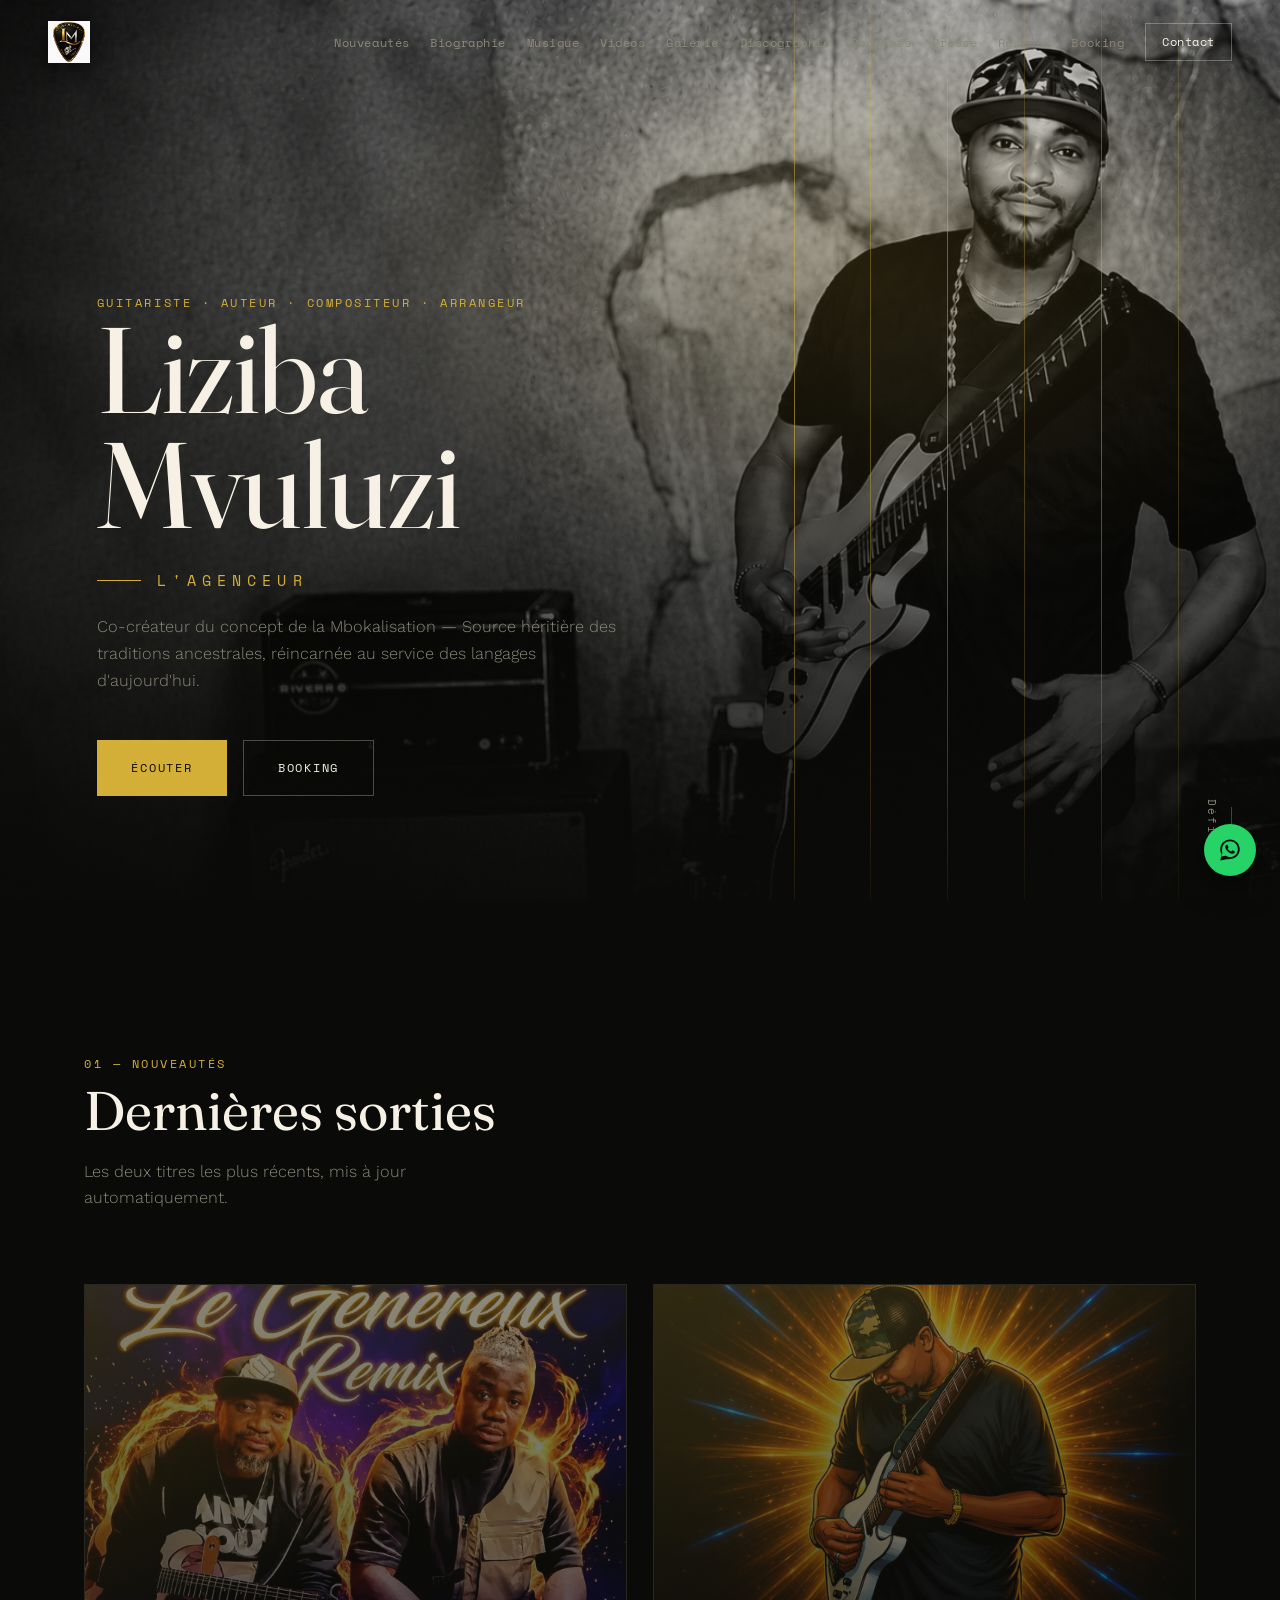
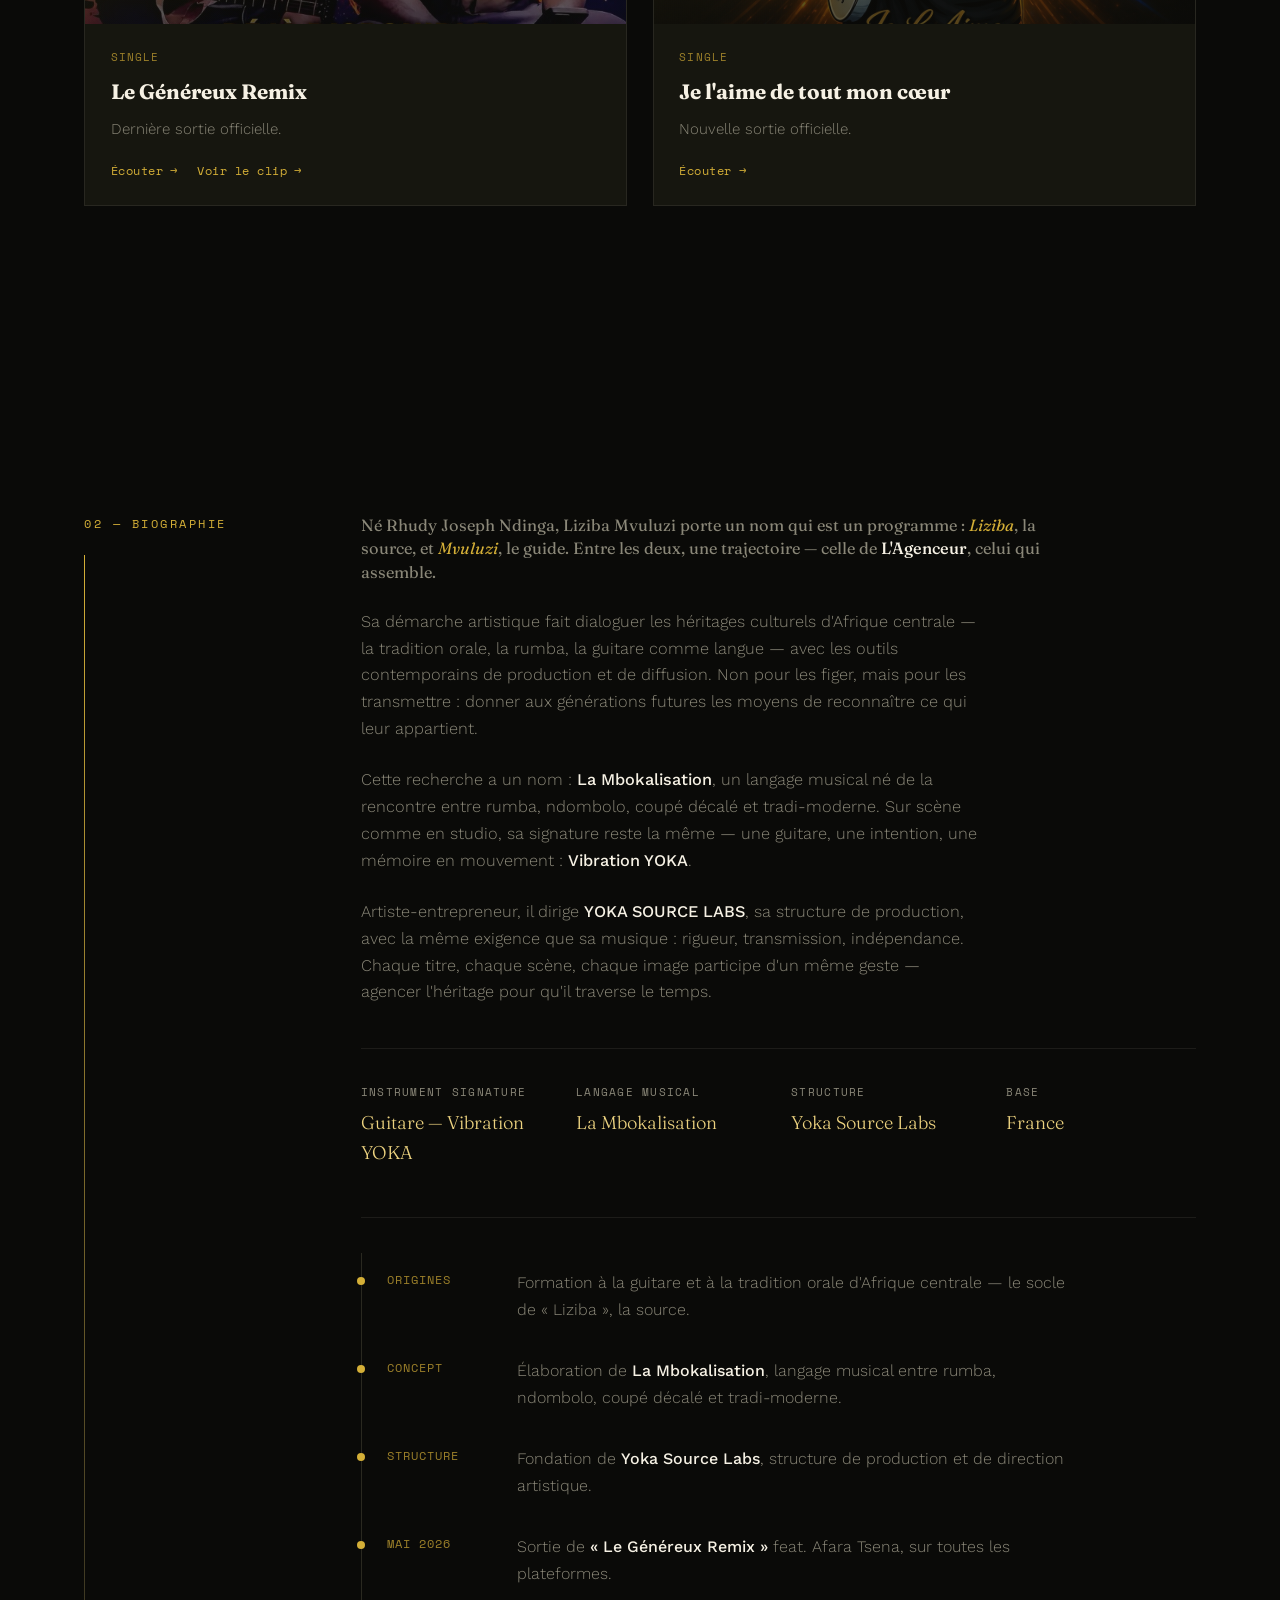
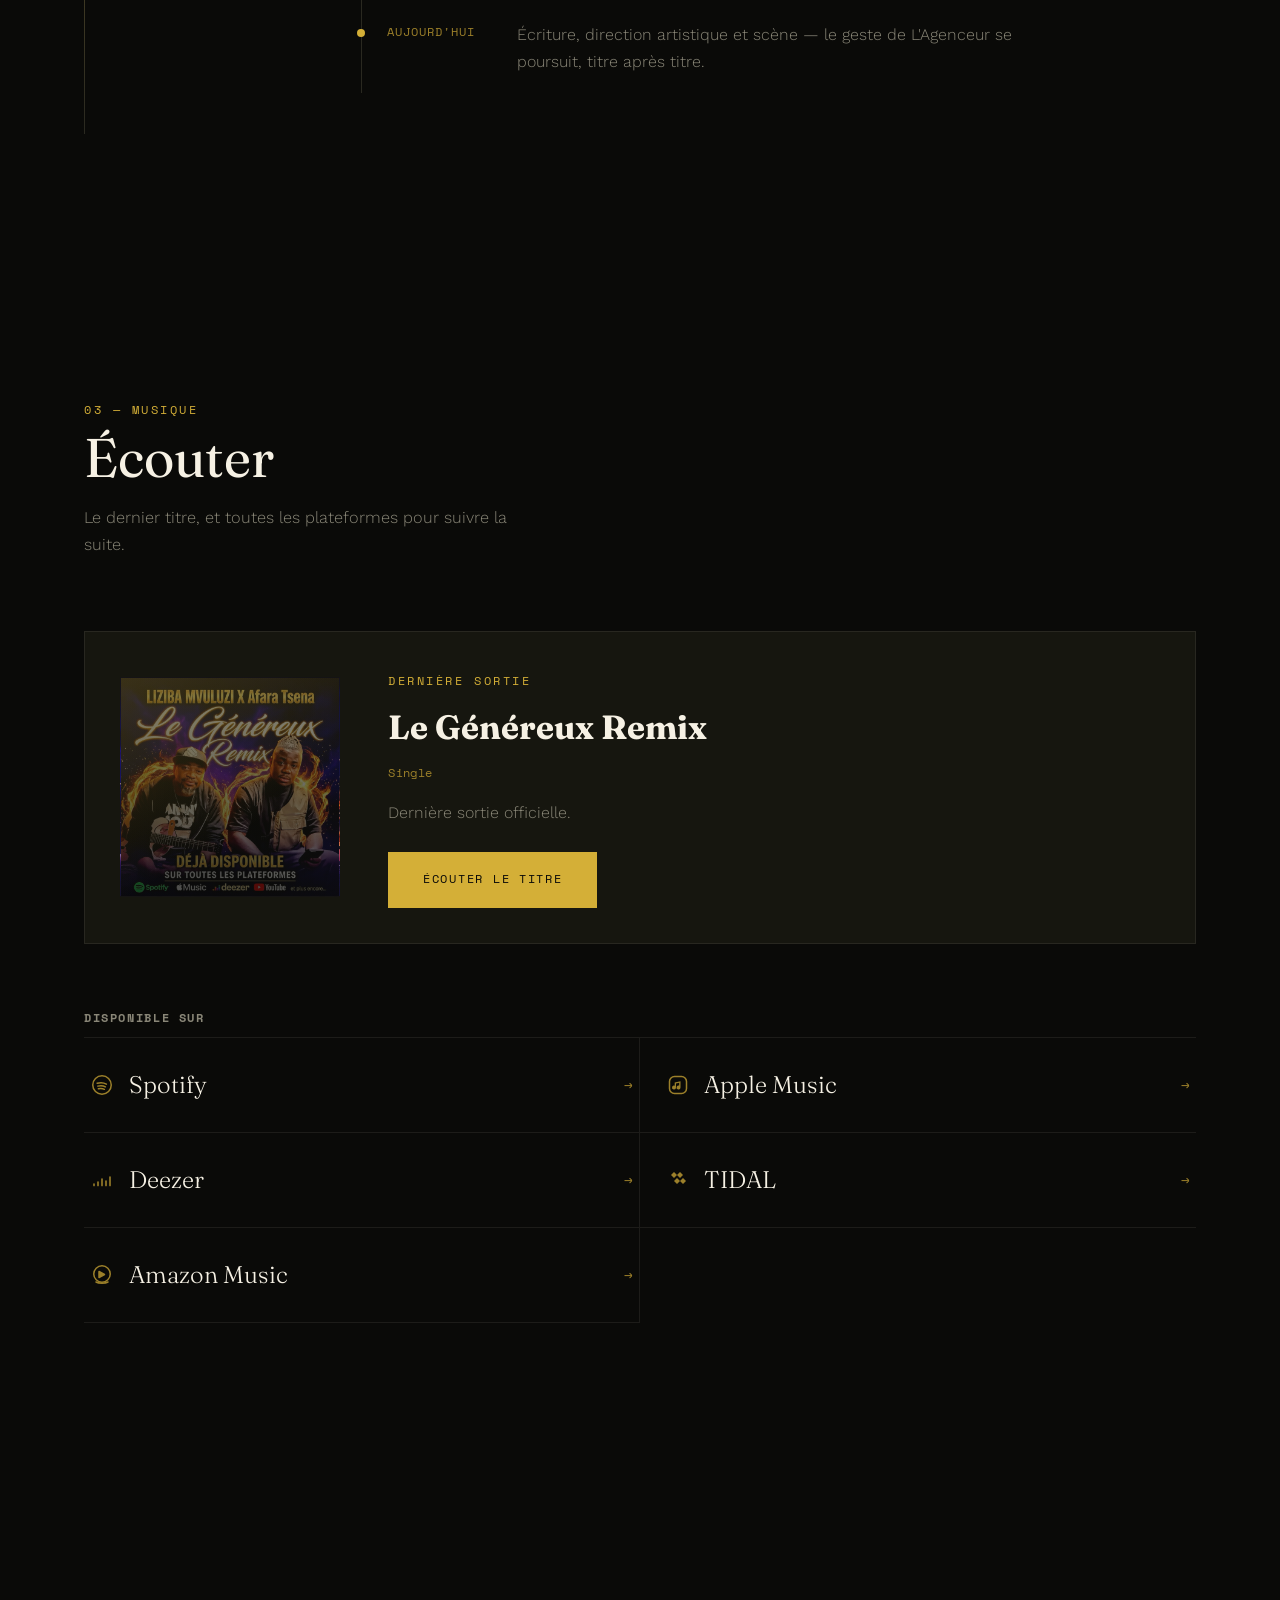
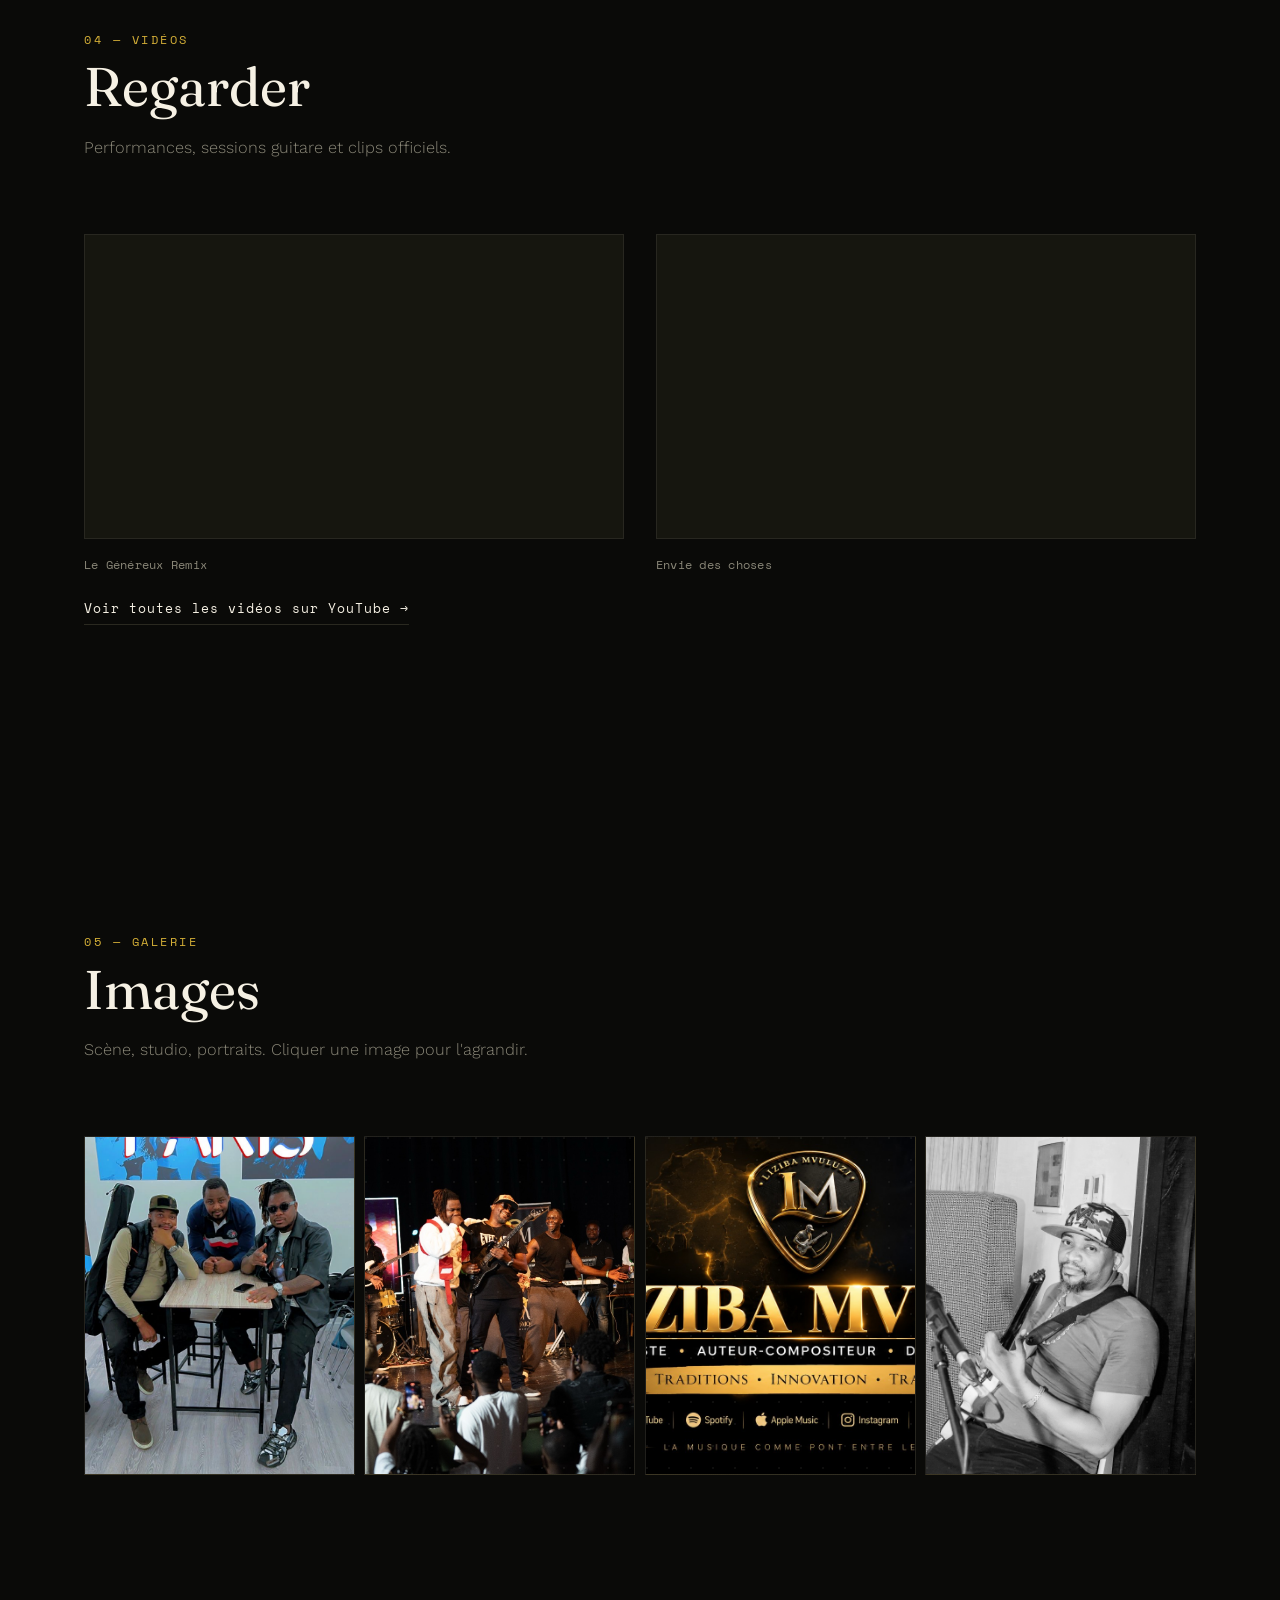
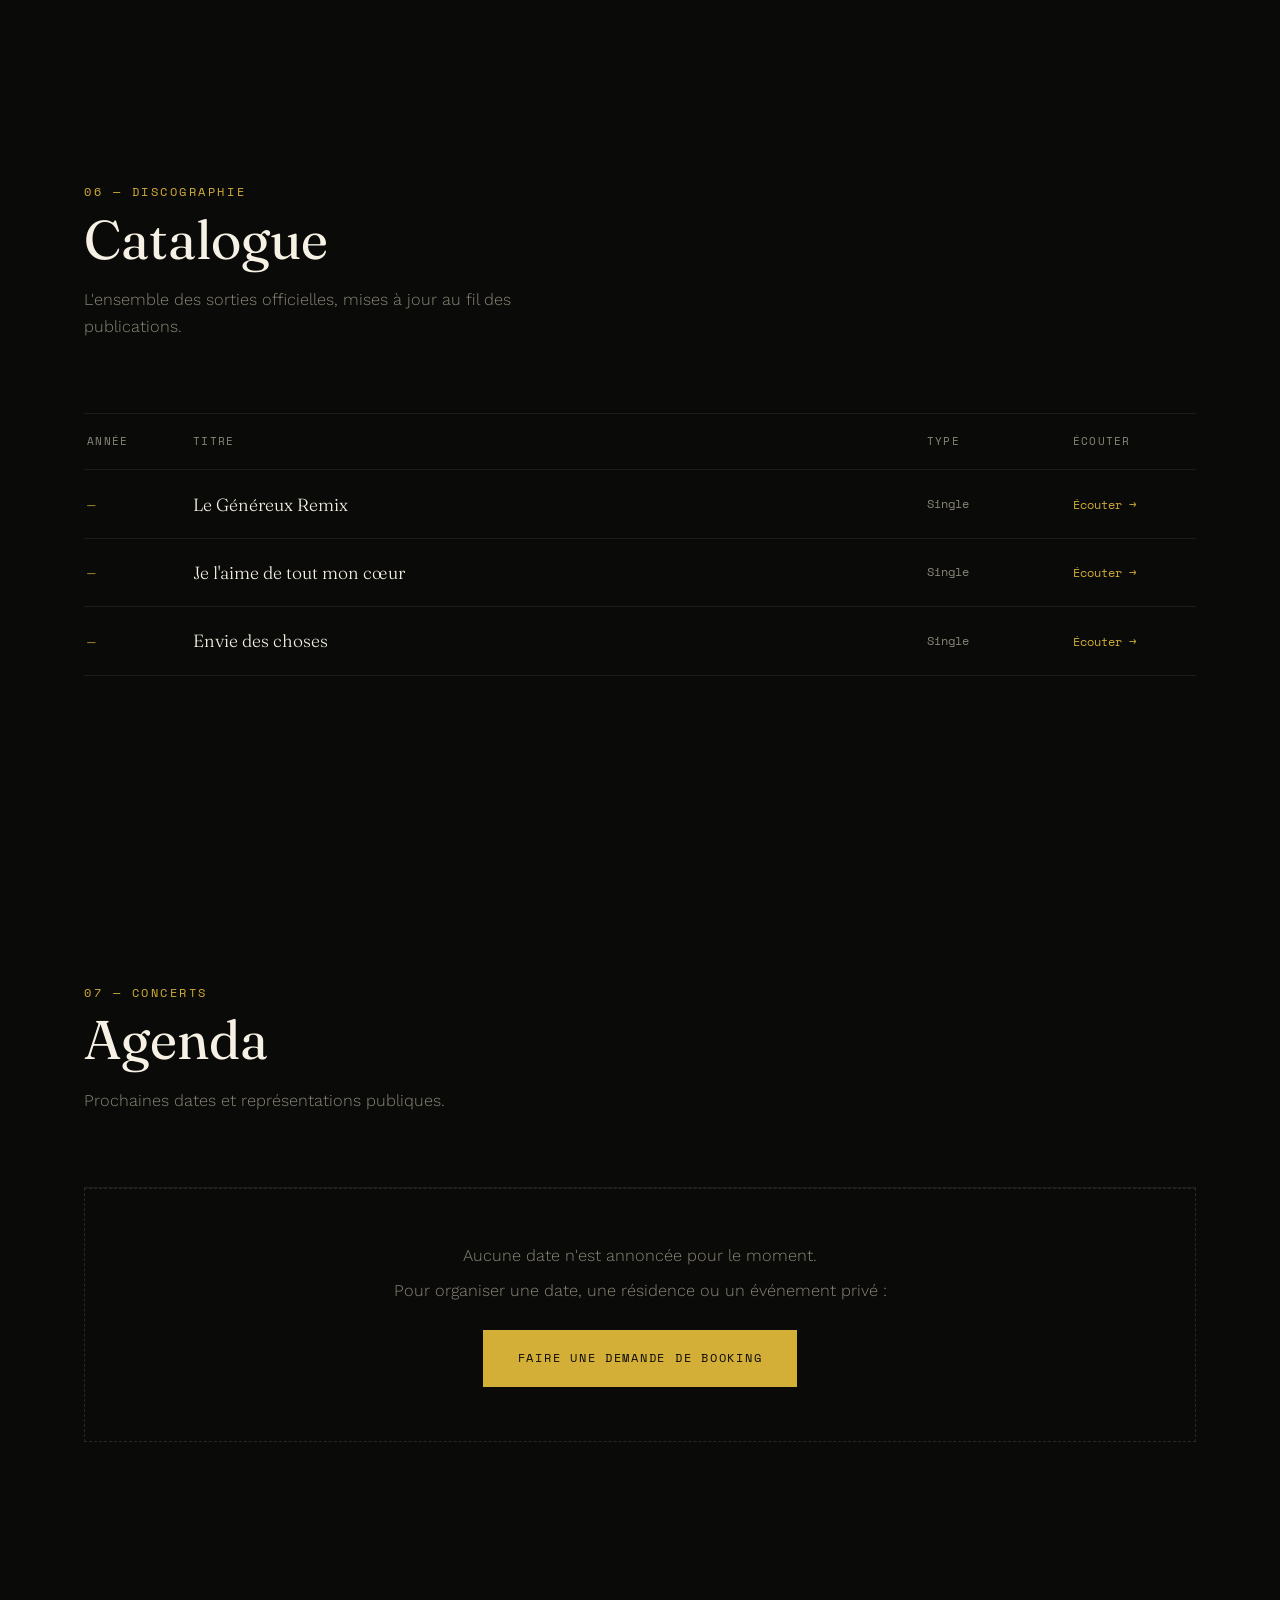
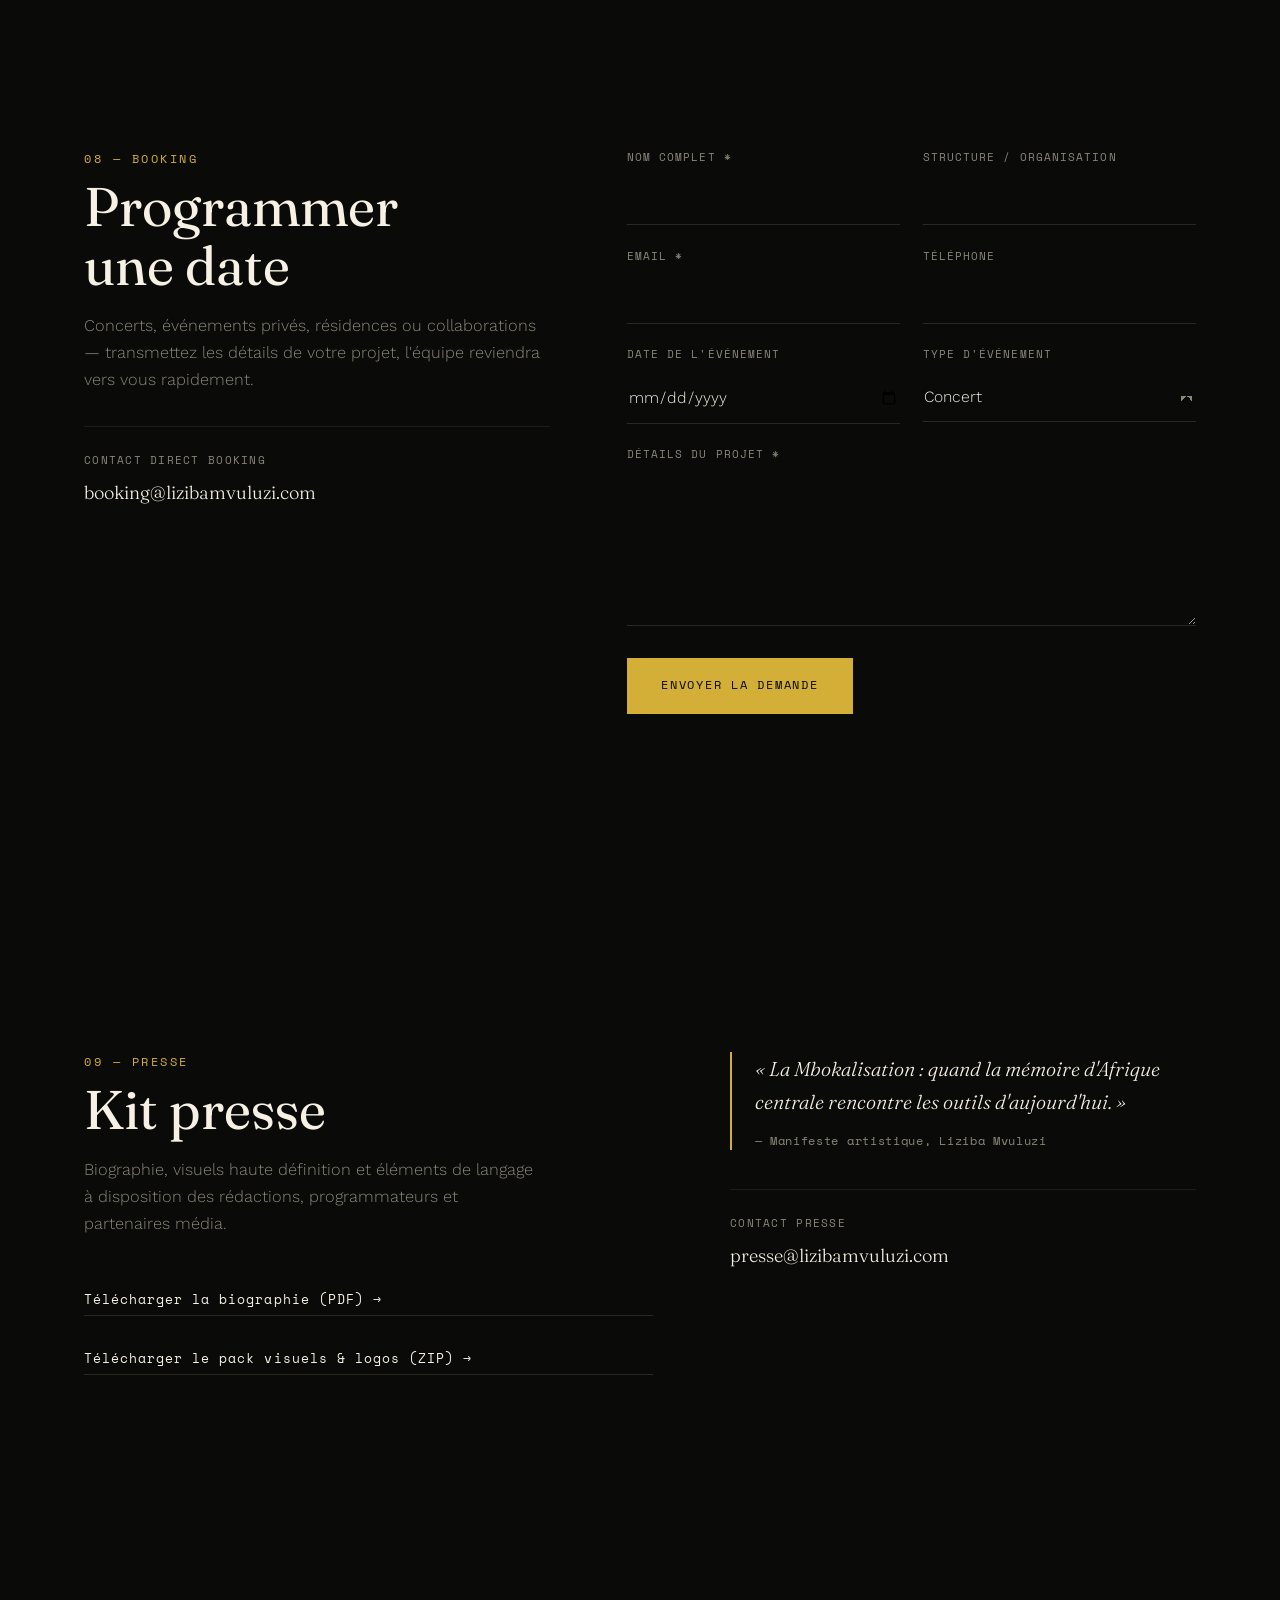
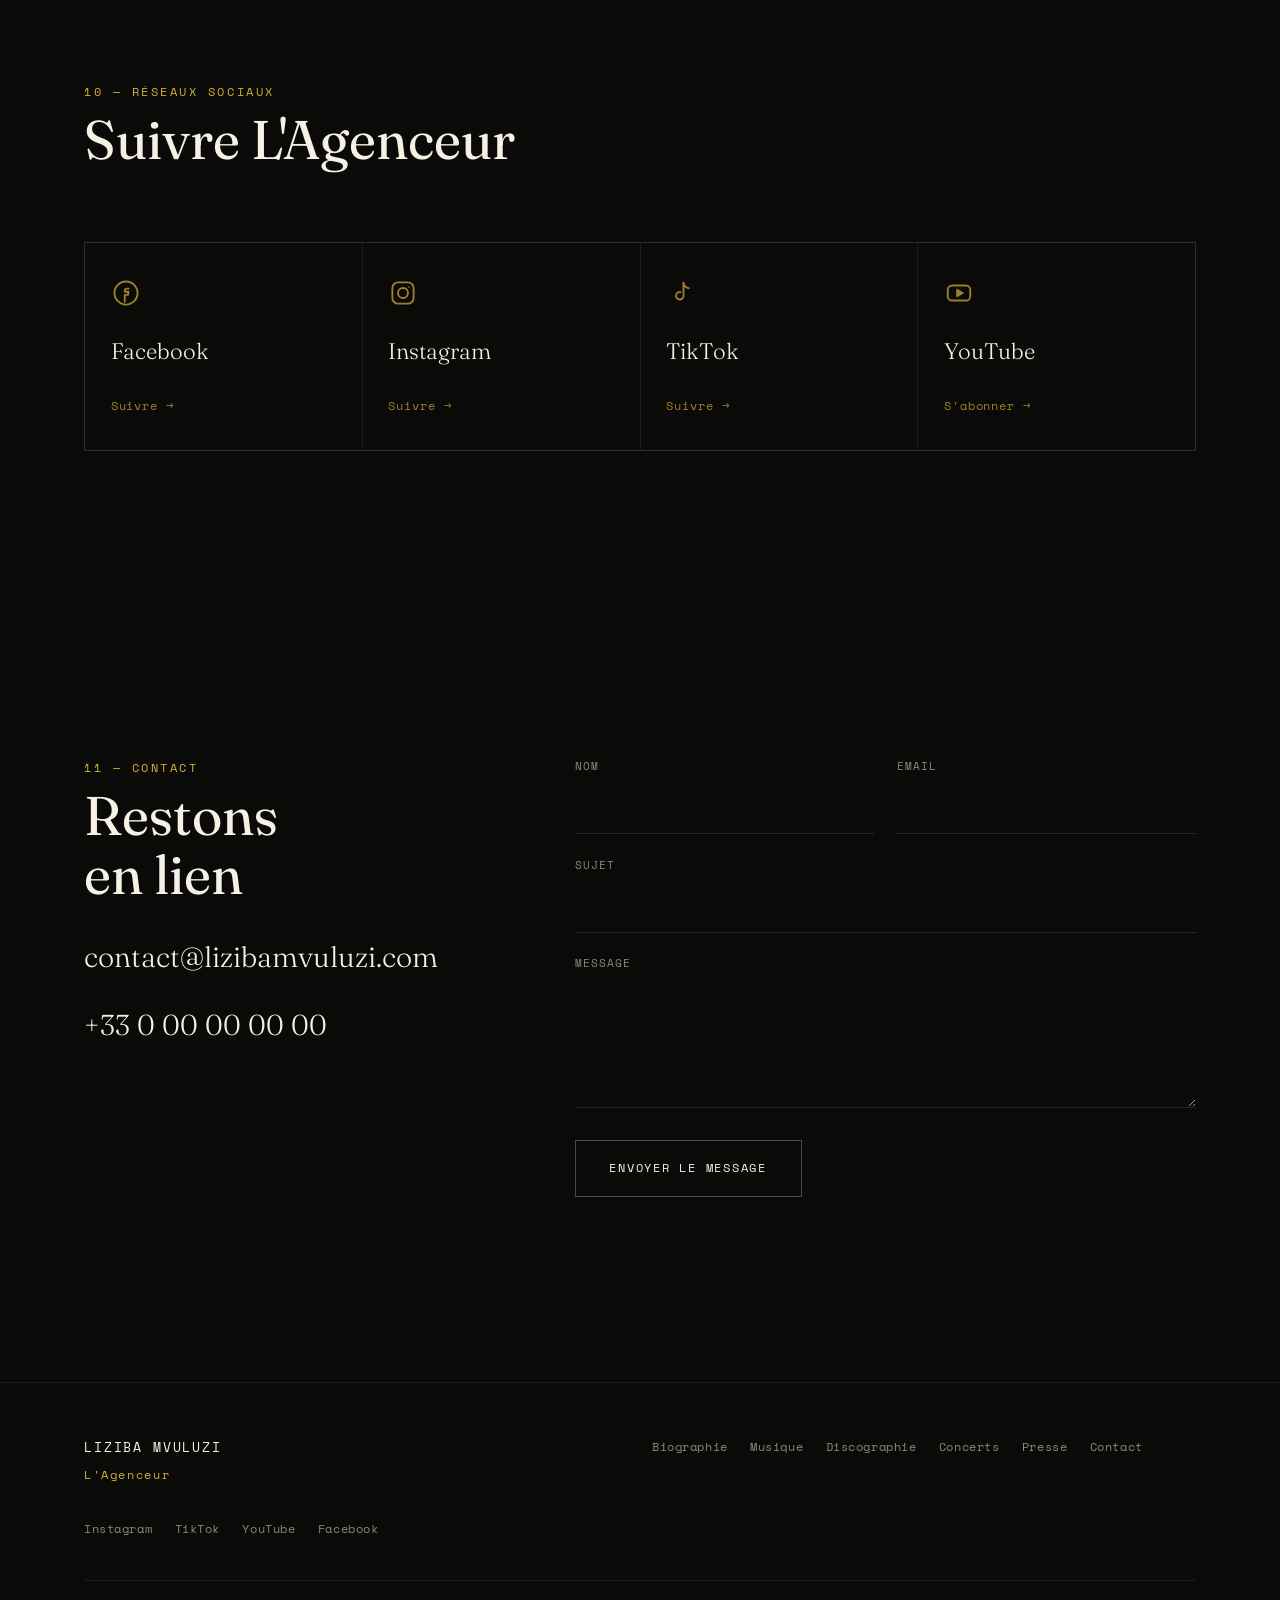
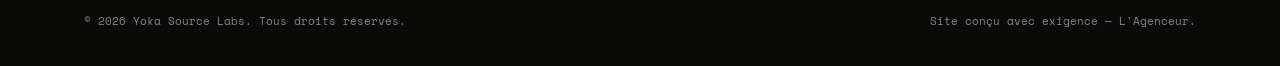
==== commit bcc90a16: "Version 2.0 – Hero final, logo et identité" ====
--- a/index.html
+++ b/index.html
@@ -103,7 +103,7 @@
 <header class="site-header" id="siteHeader">
   <nav class="nav" aria-label="Navigation principale">
     <a href="#accueil" class="nav__mark" aria-label="Liziba Mvuluzi — Retour à l'accueil">
-      <span class="nav__mark-glyph">LM</span>
+      <img src="assets/logos/logo.png" alt="Liziba Mvuluzi" class="nav__mark-logo" width="44" height="44">
     </a>
     <button class="nav__toggle" id="navToggle" aria-expanded="false" aria-controls="navMenu" aria-label="Ouvrir le menu de navigation">
       <span></span><span></span><span></span>
@@ -145,7 +145,7 @@
       <span class="hero__title-main">Liziba<br>Mvuluzi</span>
     </h1>
     <p class="hero__subtitle reveal"><span class="hero__rule" aria-hidden="true"></span>L'AGENCEUR</p>
-    <p class="hero__baseline reveal">Créateur de <strong>La Mbokalisation</strong> — l'héritage d'Afrique centrale, agencé pour aujourd'hui.</p>
+    <p class="hero__baseline reveal">Co-créateur du concept de la Mbokalisation — Source héritière des traditions ancestrales, réincarnée au service des langages d'aujourd'hui.</p>
     <div class="hero__actions reveal">
       <a href="#musique" class="btn btn--gold">Écouter</a>
       <a href="#booking" class="btn btn--ghost">Booking</a>
--- a/css/style.css
+++ b/css/style.css
@@ -163,8 +163,15 @@
   padding-top: 0.85rem; padding-bottom: 0.85rem;
   border-bottom-color: var(--ligne);
 }
+.site-header.is-scrolled .nav__mark-logo { height: 34px; }
 .nav { display: flex; align-items: center; justify-content: space-between; max-width: var(--container); margin: 0 auto; }
-.nav__mark-glyph { font-family: var(--font-display); font-size: 1.35rem; letter-spacing: 0.04em; color: var(--blanc-casse); }
+.nav__mark { display: inline-flex; align-items: center; }
+.nav__mark-logo {
+  display: block; height: 42px; width: auto;
+  filter: drop-shadow(0 2px 10px rgba(0,0,0,0.5));
+  transition: transform 0.4s var(--ease), filter 0.4s var(--ease);
+}
+.nav__mark:hover .nav__mark-logo { transform: scale(1.06); filter: drop-shadow(0 2px 14px rgba(212,175,55,0.35)); }
 .nav__menu { display: flex; align-items: center; gap: clamp(0.9rem, 1.6vw, 1.7rem); }
 .nav__menu a {
   display: inline-flex; align-items: center;
@@ -191,16 +198,23 @@
 .hero__portrait { position: absolute; inset: 0; z-index: 1; }
 .hero__portrait-frame {
   position: absolute; inset: 0;
-  /* Le 3ᵉ calque (photo) sera visible dès le dépôt de assets/images/hero/hero-portrait.jpg ;
-     tant que le fichier est absent, seuls les deux calques de dégradé s'affichent. */
+  background-color: #0d0d0a;
+  background-image: url("../assets/images/hero/hero-portrait.jpg");
+  background-repeat: no-repeat;
+  background-position: 68% 15%;
+  background-size: cover;
+}
+@media (max-width: 1079px) {
+  .hero__portrait-frame { background-position: 74% 14%; }
+}
+@media (max-width: 760px) {
+  .hero__portrait-frame { background-position: 82% 12%; }
+}
+.hero__portrait-frame::before {
+  content: ""; position: absolute; inset: 0;
   background-image:
     radial-gradient(ellipse 70% 60% at 68% 30%, rgba(212, 175, 55, 0.14), transparent 60%),
-    linear-gradient(180deg, rgba(10,10,8,0.15) 0%, rgba(10,10,8,0.55) 55%, rgba(10,10,8,0.96) 100%),
-    url("../assets/images/hero/hero-portrait.jpg");
-  background-repeat: no-repeat, no-repeat, no-repeat;
-  background-position: 0 0, 0 0, center 20%;
-  background-size: auto, auto, cover;
-  background-color: #0d0d0a;
+    linear-gradient(180deg, rgba(10,10,8,0.15) 0%, rgba(10,10,8,0.55) 55%, rgba(10,10,8,0.96) 100%);
 }
 .hero__portrait-frame::after {
   content: ""; position: absolute; inset: 0;
@@ -242,7 +256,7 @@
   color: var(--or); margin-top: 1.6rem;
 }
 .hero__rule { display: inline-block; width: 44px; height: 1px; background: var(--or); }
-.hero__baseline { margin-top: 1.3rem; max-width: 42ch; color: var(--gris); font-size: 1.02rem; }
+.hero__baseline { margin-top: 1.3rem; max-width: 52ch; color: var(--gris); font-size: 1.02rem; }
 .hero__baseline strong { color: var(--blanc-casse); font-weight: 500; }
 .hero__actions { display: flex; gap: 1rem; margin-top: 2.8rem; flex-wrap: wrap; }
 
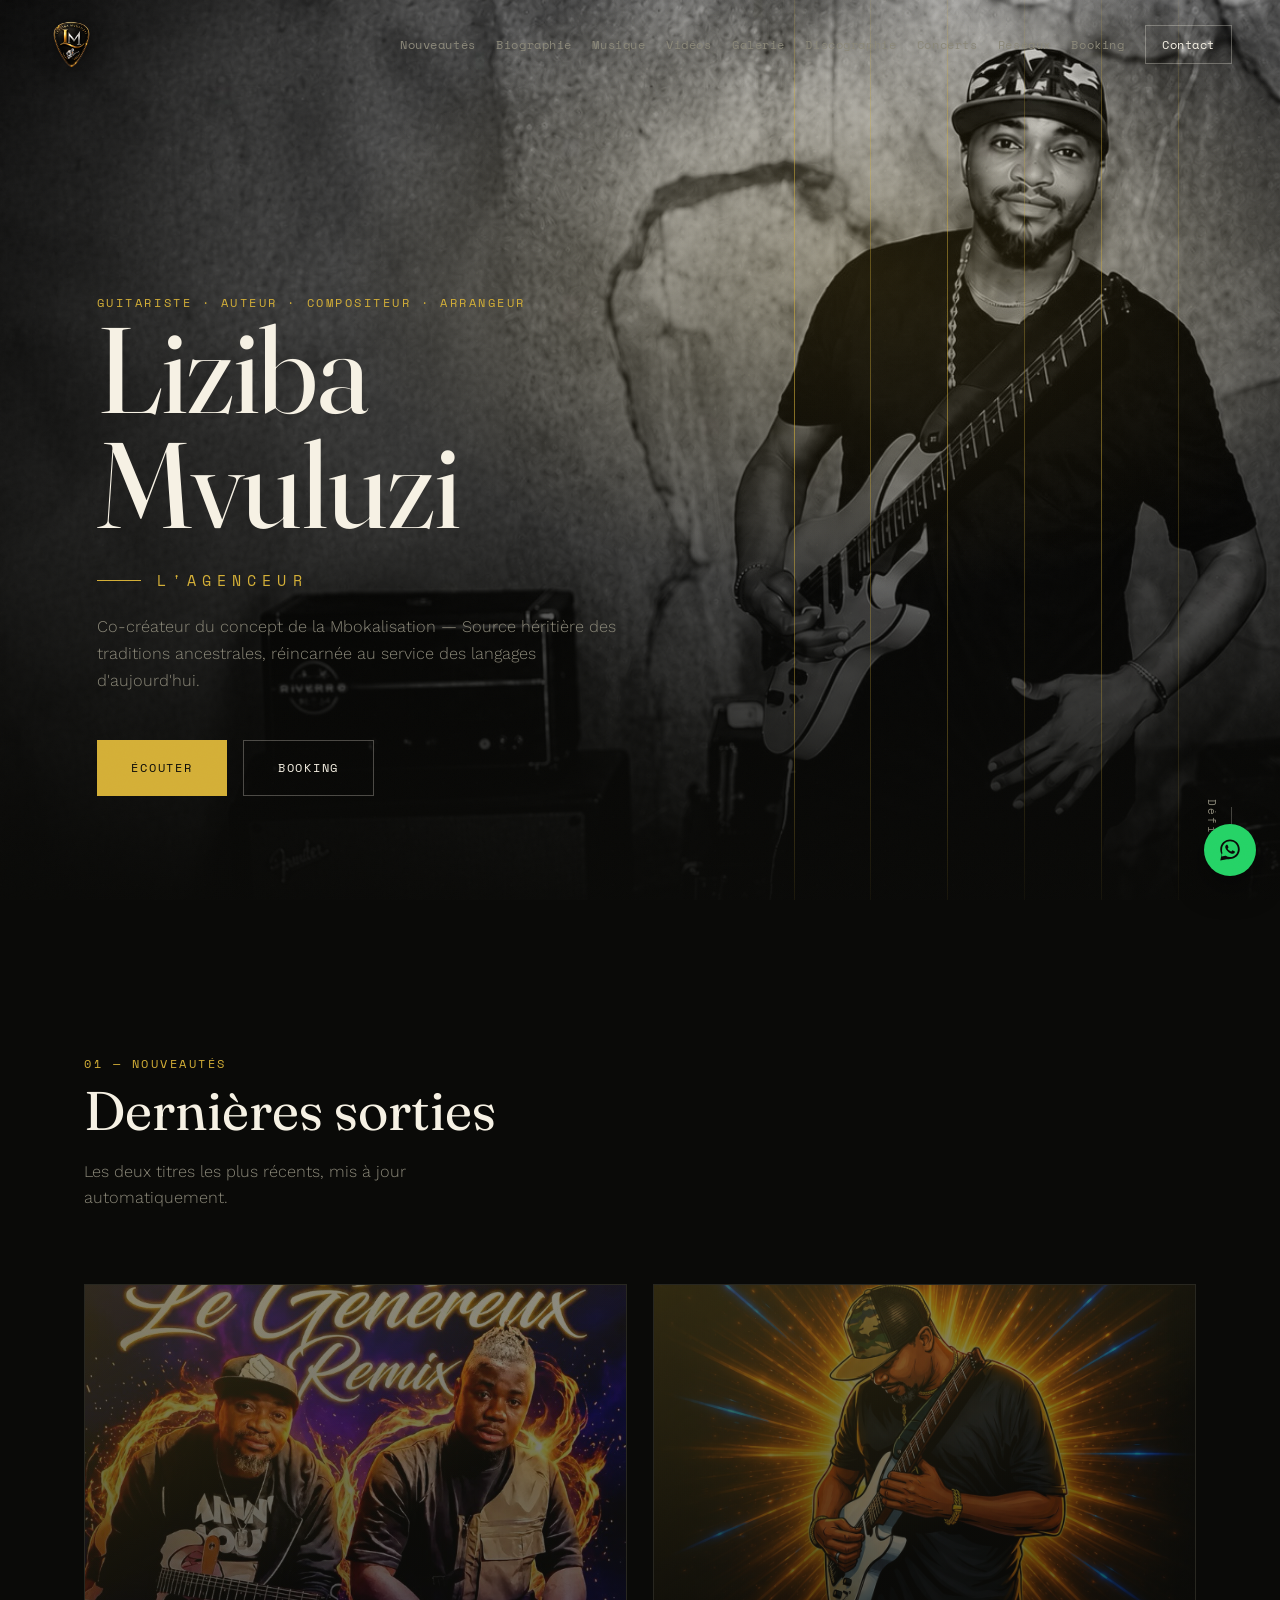
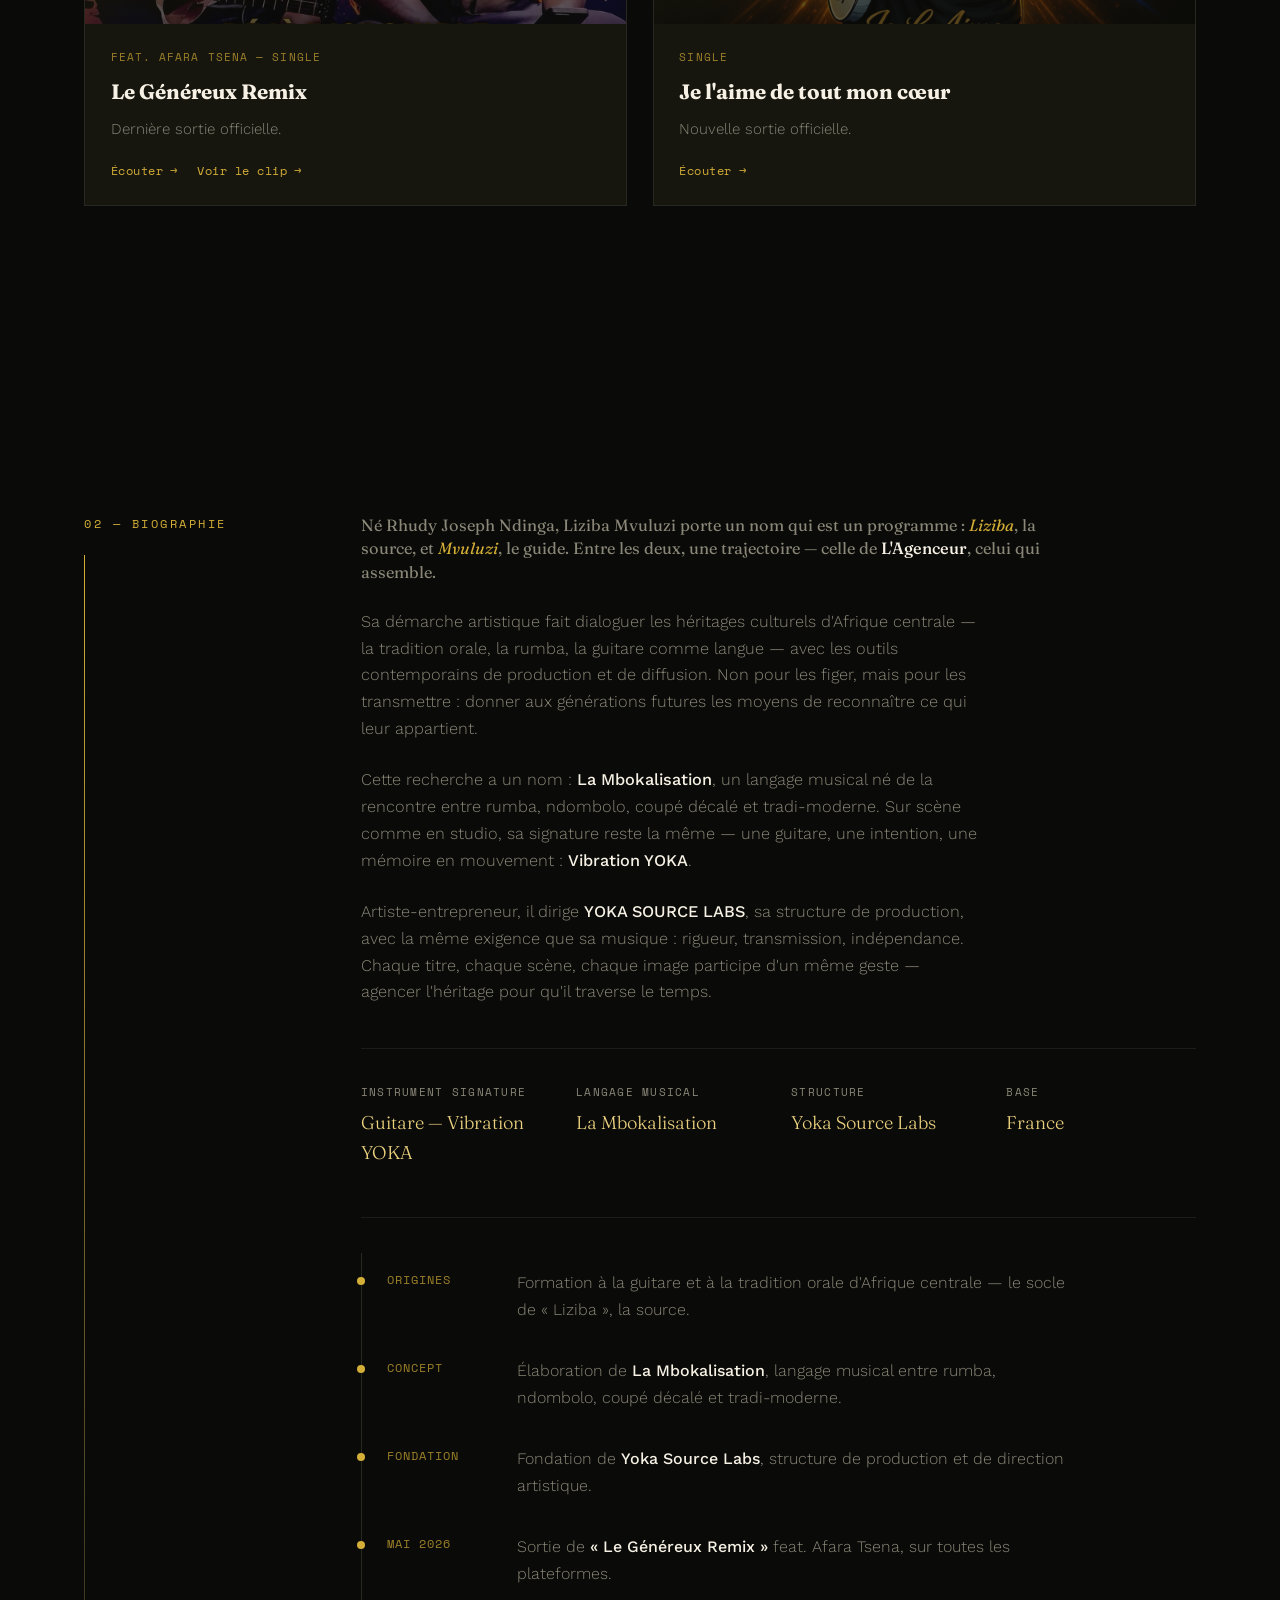
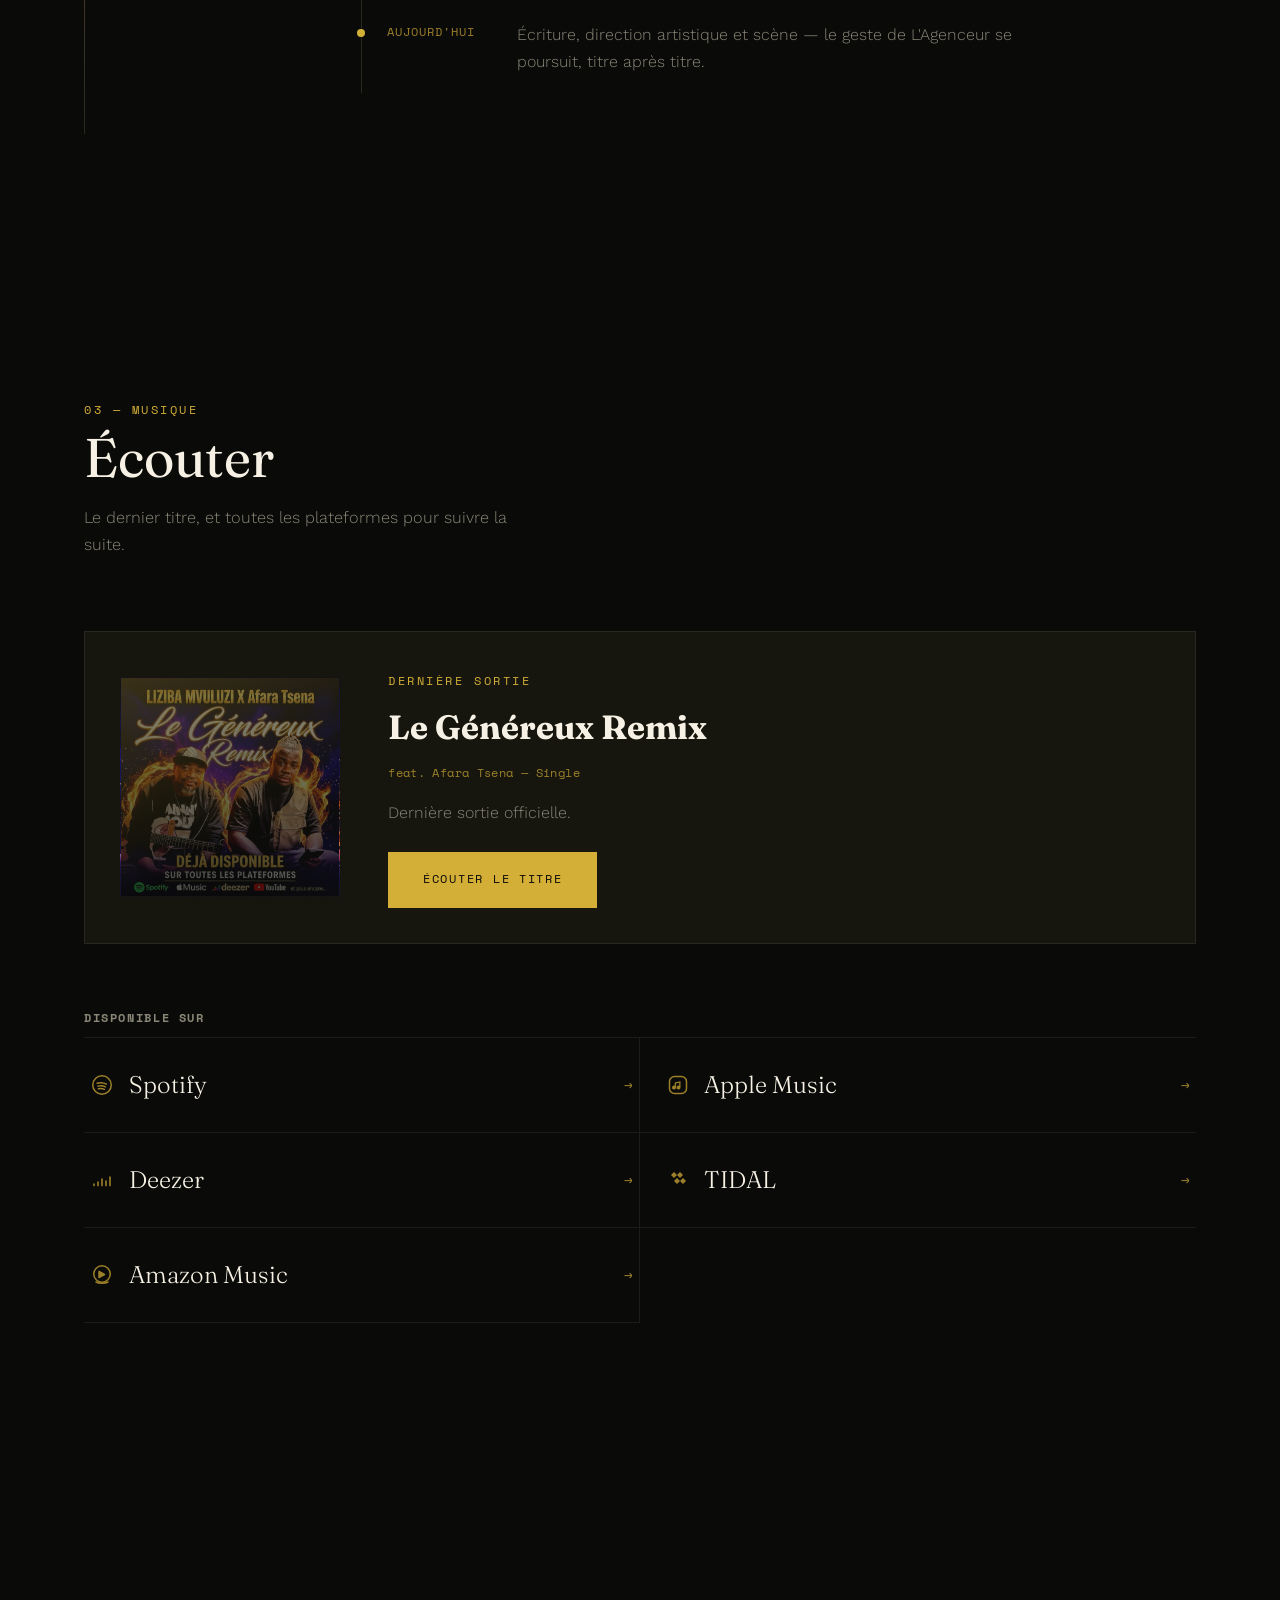
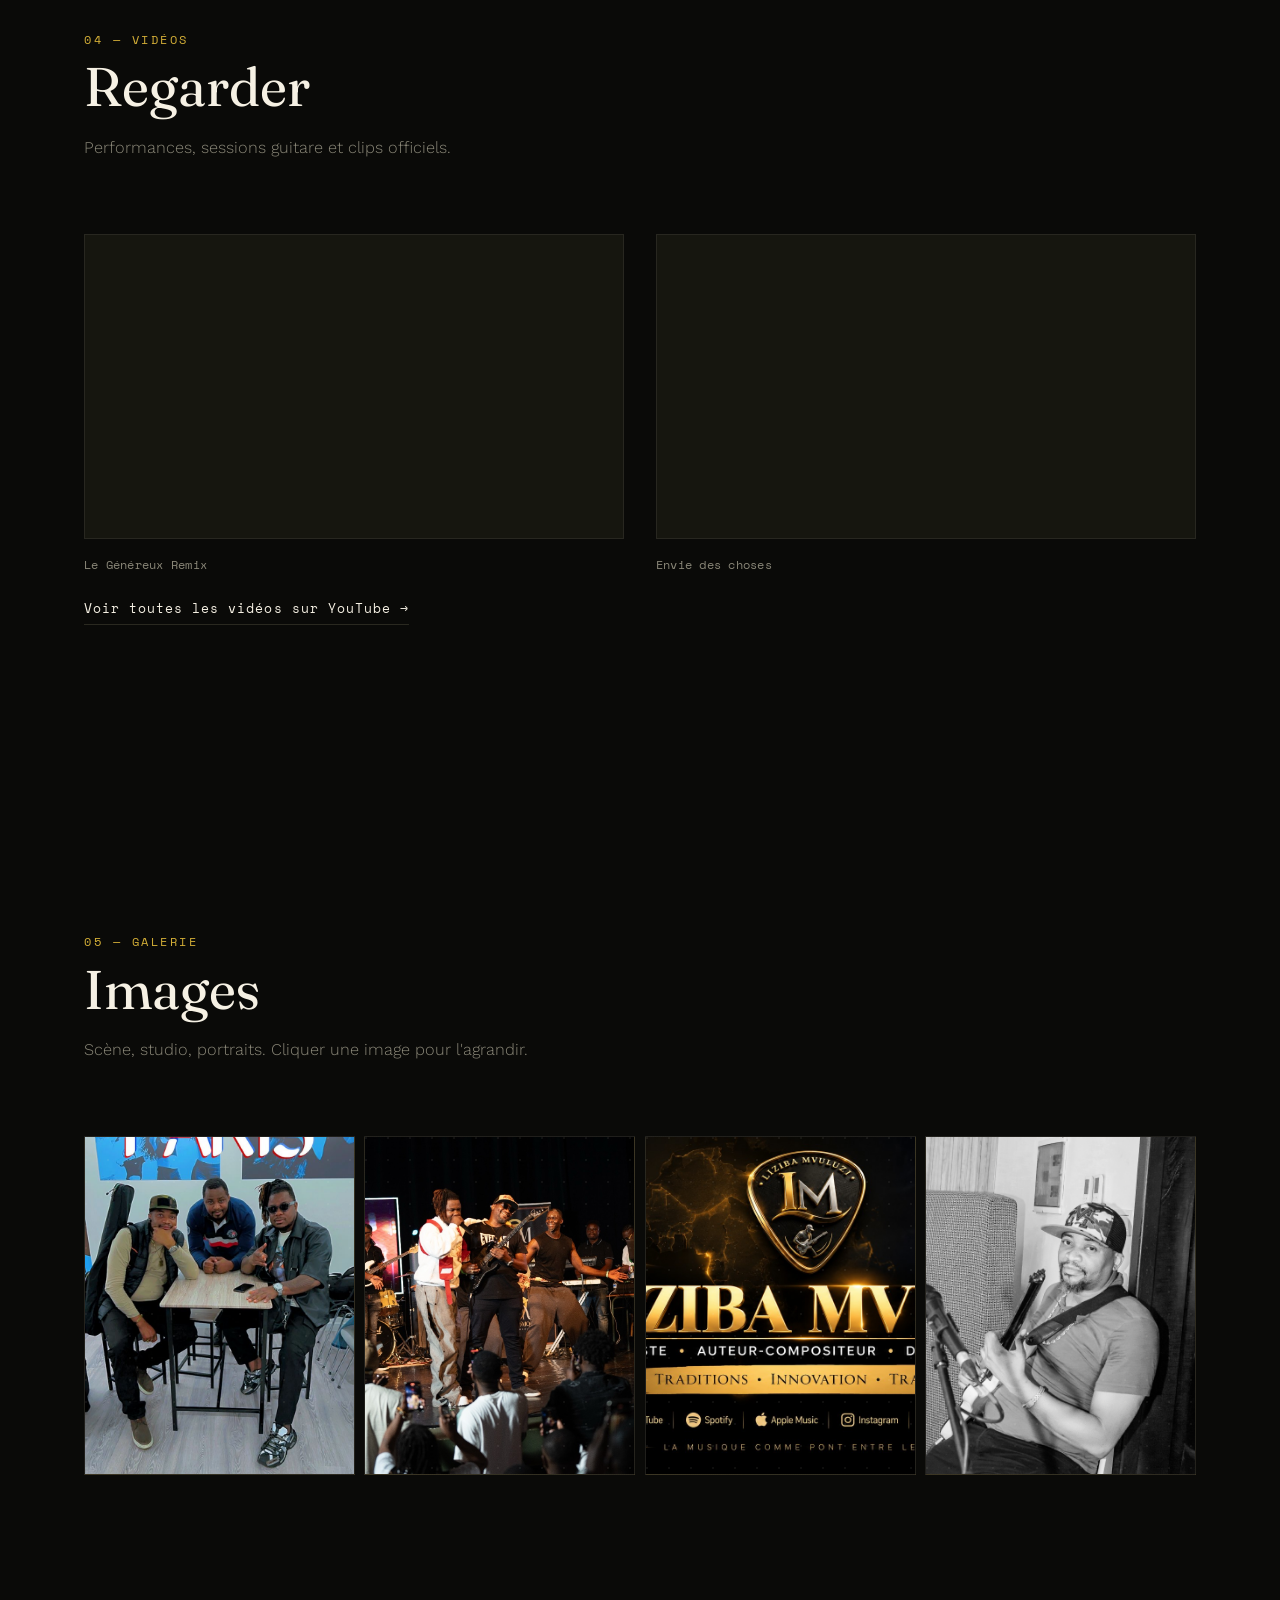
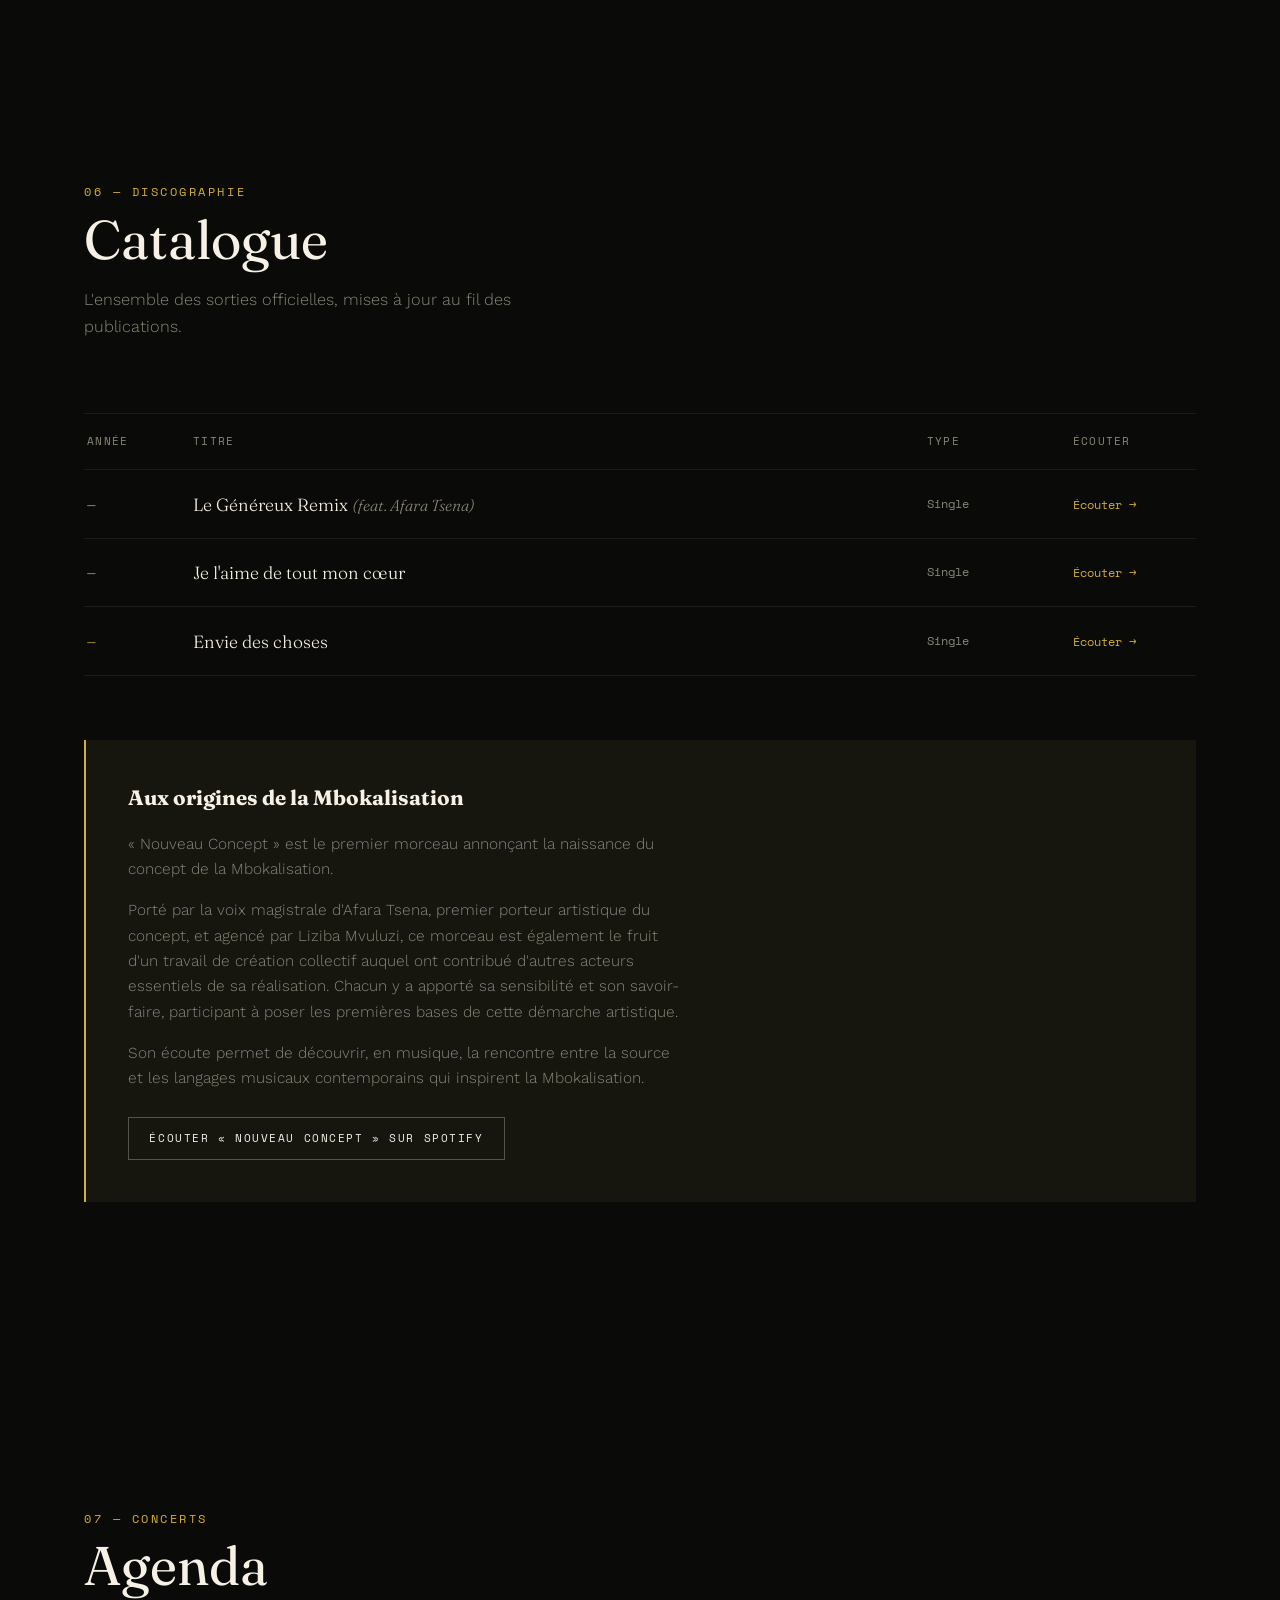
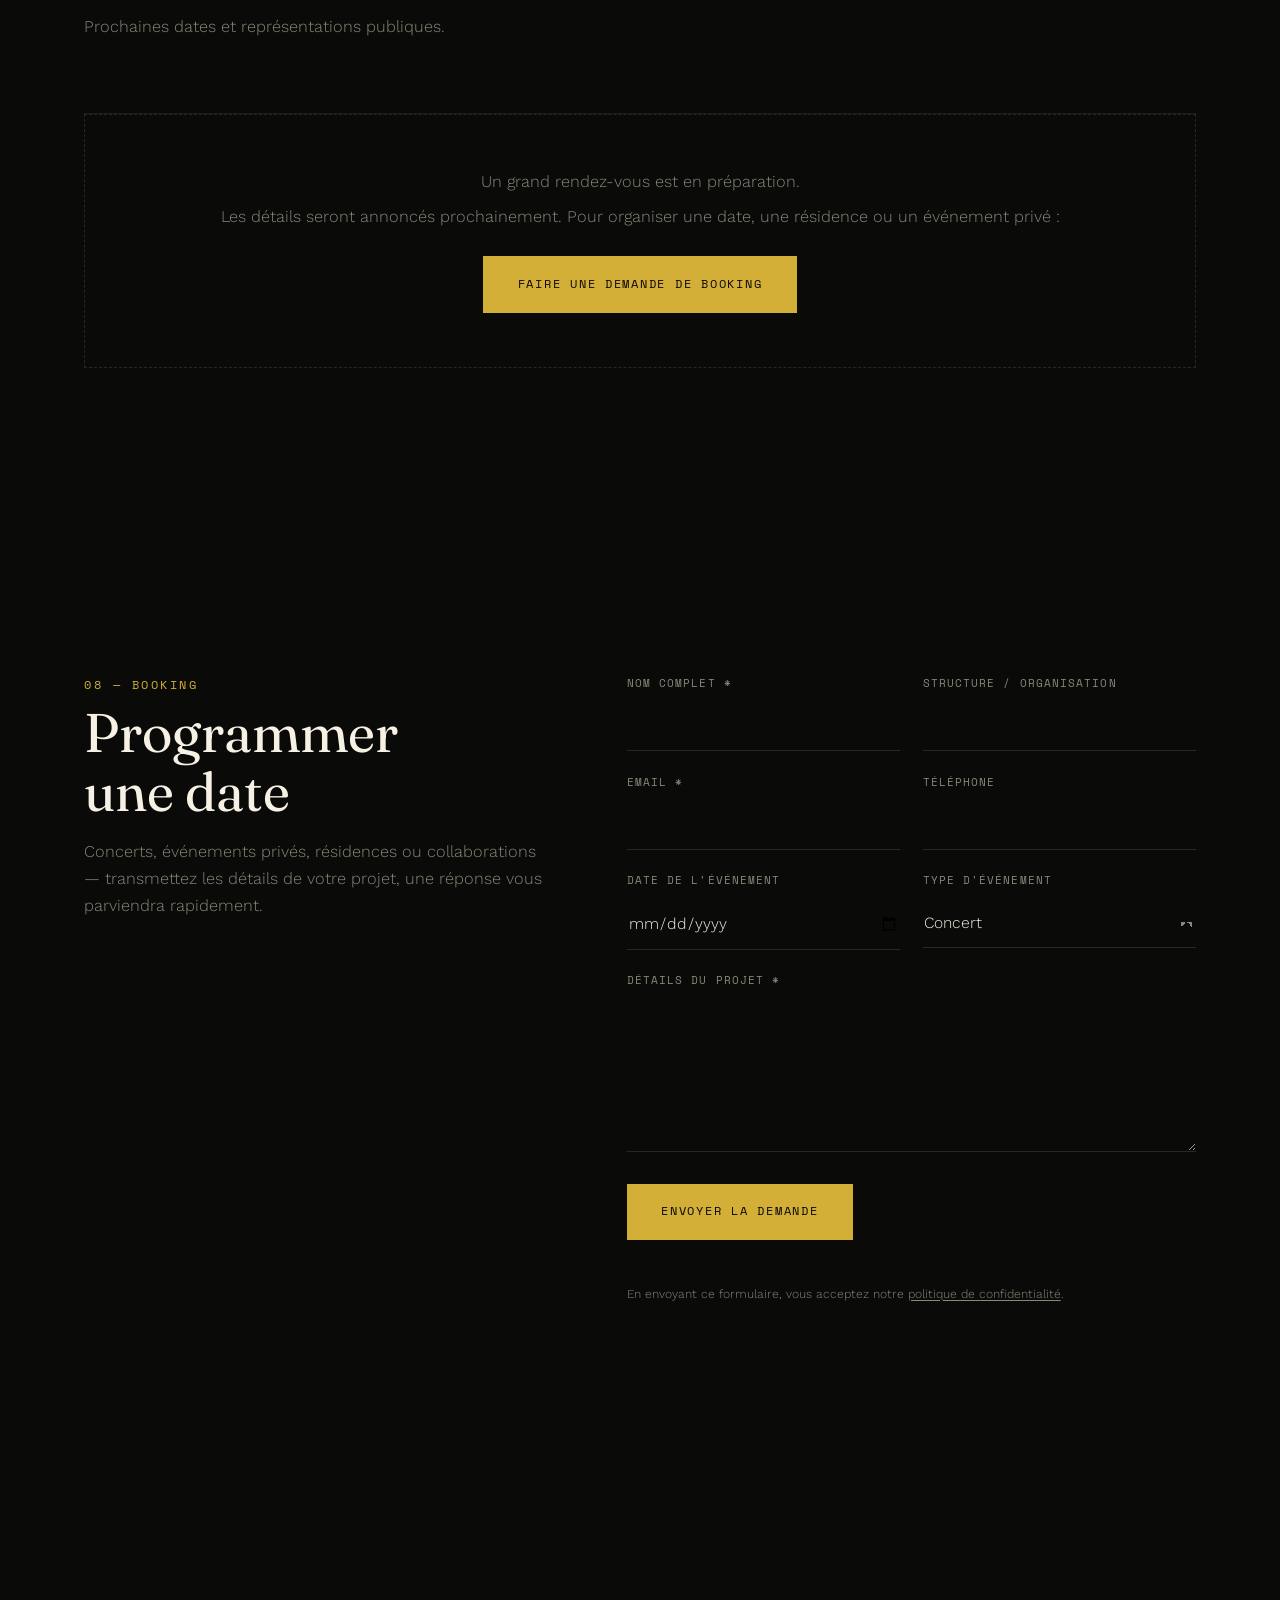
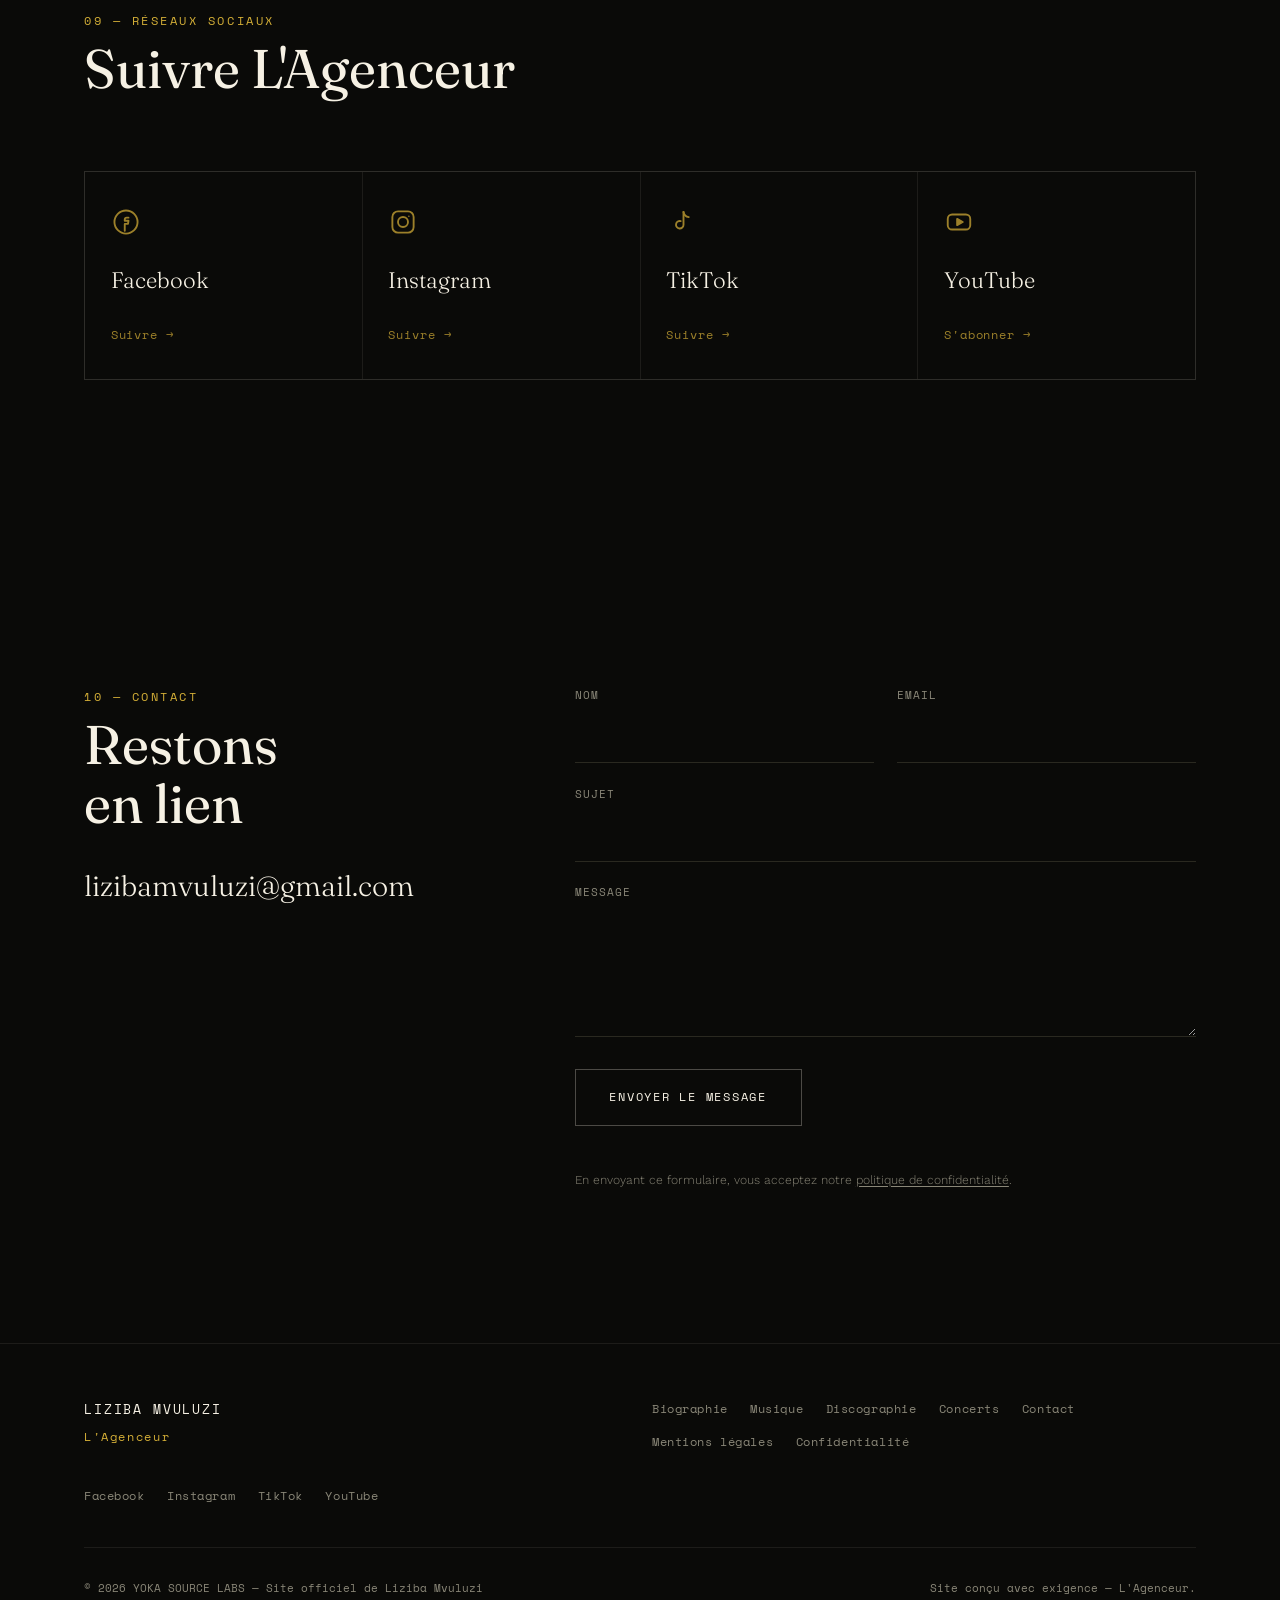
==== commit 86fe7f21: "Release V1.3 – Production" ====
--- a/index.html
+++ b/index.html
@@ -4,7 +4,7 @@
 <meta charset="UTF-8">
 <meta name="viewport" content="width=device-width, initial-scale=1.0">
 <title>Liziba Mvuluzi — L'Agenceur | Guitariste, Auteur-Compositeur, Arrangeur</title>
-<meta name="description" content="Site officiel de Liziba Mvuluzi (Rhudy Joseph Ndinga), guitariste, auteur-compositeur, arrangeur et créateur de La Mbokalisation. Biographie, musique, vidéos, discographie, concerts, booking et presse.">
+<meta name="description" content="Site officiel de Liziba Mvuluzi (Rhudy Joseph Ndinga), guitariste, auteur-compositeur, arrangeur et créateur de La Mbokalisation. Biographie, musique, vidéos, discographie et concerts.">
 <meta name="keywords" content="Liziba Mvuluzi, Rhudy Joseph Ndinga, L'Agenceur, guitariste congolais, rumba congolaise, La Mbokalisation, musique africaine, auteur compositeur arrangeur, booking artiste">
 <meta name="author" content="Liziba Mvuluzi">
 <meta name="robots" content="index, follow, max-image-preview:large">
@@ -61,14 +61,15 @@
   "description": "Guitariste, auteur-compositeur et arrangeur. Créateur du langage musical La Mbokalisation, il fait dialoguer les héritages culturels d'Afrique centrale avec les outils contemporains.",
   "nationality": "Congolaise",
   "sameAs": [
-    "https://open.spotify.com/",
-    "https://music.apple.com/",
-    "https://www.youtube.com/",
-    "https://www.deezer.com/",
-    "https://www.instagram.com/",
-    "https://www.tiktok.com/",
-    "https://www.facebook.com/",
-    "https://www.threads.net/"
+    "https://www.facebook.com/lizibamvuluzi01",
+    "https://www.instagram.com/lizibamvuluzi",
+    "https://www.tiktok.com/@lizibamvuluzi",
+    "https://youtube.com/@lizibamvuluzi",
+    "https://open.spotify.com/artist/60rY5DDiCbVMoLl6PeUVyl",
+    "https://music.apple.com/fr/artist/liziba-mvuluzi/1813984515",
+    "https://link.deezer.com/s/340E7vIZbh4JHc9Gb6iJ9",
+    "https://tidal.com/@lizibamvuluzi",
+    "https://music.amazon.fr/artists/B0FBMFZMFV"
   ]
 }
 </script>
@@ -103,7 +104,7 @@
 <header class="site-header" id="siteHeader">
   <nav class="nav" aria-label="Navigation principale">
     <a href="#accueil" class="nav__mark" aria-label="Liziba Mvuluzi — Retour à l'accueil">
-      <img src="assets/logos/logo.png" alt="Liziba Mvuluzi" class="nav__mark-logo" width="44" height="44">
+      <img src="assets/logos/logo.png" alt="Liziba Mvuluzi" class="nav__mark-logo" width="47" height="47">
     </a>
     <button class="nav__toggle" id="navToggle" aria-expanded="false" aria-controls="navMenu" aria-label="Ouvrir le menu de navigation">
       <span></span><span></span><span></span>
@@ -116,7 +117,6 @@
       <li><a href="#galerie" data-nav>Galerie</a></li>
       <li><a href="#discographie" data-nav>Discographie</a></li>
       <li><a href="#concerts" data-nav>Concerts</a></li>
-      <li><a href="#presse" data-nav>Presse</a></li>
       <li><a href="#reseaux" data-nav>Réseaux</a></li>
       <li><a href="#booking" data-nav>Booking</a></li>
       <li><a href="#contact" class="nav__cta" data-nav>Contact</a></li>
@@ -249,7 +249,7 @@
         </li>
         <li class="timeline__item">
           <span class="timeline__marker" aria-hidden="true"></span>
-          <span class="timeline__date">Structure</span>
+          <span class="timeline__date">Fondation</span>
           <span class="timeline__text">Fondation de <strong>Yoka Source Labs</strong>, structure de production et de direction artistique.</span>
         </li>
         <li class="timeline__item">
@@ -365,6 +365,14 @@
       <!-- Lignes injectées par js/main.js (renderDiscography) à partir de data/releases.json -->
       <div id="discographyBody" role="rowgroup"></div>
     </div>
+
+    <div class="discography__origin reveal">
+      <h3 class="discography__origin-title">Aux origines de la Mbokalisation</h3>
+      <p>« Nouveau Concept » est le premier morceau annonçant la naissance du concept de la Mbokalisation.</p>
+      <p>Porté par la voix magistrale d'Afara Tsena, premier porteur artistique du concept, et agencé par Liziba Mvuluzi, ce morceau est également le fruit d'un travail de création collectif auquel ont contribué d'autres acteurs essentiels de sa réalisation. Chacun y a apporté sa sensibilité et son savoir-faire, participant à poser les premières bases de cette démarche artistique.</p>
+      <p>Son écoute permet de découvrir, en musique, la rencontre entre la source et les langages musicaux contemporains qui inspirent la Mbokalisation.</p>
+      <a href="https://open.spotify.com/track/3nPlERkKmF7I5IFuF1Gooa" class="btn btn--ghost btn--sm" target="_blank" rel="noopener">Écouter « Nouveau Concept » sur Spotify</a>
+    </div>
   </div>
 </section>
 
@@ -383,8 +391,8 @@
          tableau vide → état ci-dessous conservé ; sinon, remplacé par les dates réelles. -->
     <div class="agenda reveal" id="agenda">
       <div class="agenda__empty" id="agendaEmpty">
-        <p>Aucune date n'est annoncée pour le moment.</p>
-        <p class="agenda__empty-sub">Pour organiser une date, une résidence ou un événement privé :</p>
+        <p>Un grand rendez-vous est en préparation.</p>
+        <p class="agenda__empty-sub">Les détails seront annoncés prochainement. Pour organiser une date, une résidence ou un événement privé :</p>
         <a href="#booking" class="btn btn--gold">Faire une demande de booking</a>
       </div>
     </div>
@@ -401,14 +409,9 @@
       <h2 id="booking-title" class="section__title">Programmer<br>une date</h2>
       <p class="section__text">
         Concerts, événements privés, résidences ou collaborations —
-        transmettez les détails de votre projet, l'équipe reviendra vers vous
-        rapidement.
+        transmettez les détails de votre projet, une réponse vous
+        parviendra rapidement.
       </p>
-      <div class="booking__direct reveal">
-        <span class="fact__label">Contact direct booking</span>
-        <!-- TODO : email dédié au booking -->
-        <a href="mailto:booking@lizibamvuluzi.com" id="bookingEmailLink" class="contact__link contact__link--sm">booking@lizibamvuluzi.com</a>
-      </div>
     </div>
 
     <form class="booking__form reveal" id="bookingForm" novalidate>
@@ -454,50 +457,18 @@
       </div>
       <button type="submit" class="btn btn--gold">Envoyer la demande</button>
       <p class="form-status" id="bookingStatus" role="status" aria-live="polite"></p>
+      <p class="form-consent">En envoyant ce formulaire, vous acceptez notre <a href="pages/politique-confidentialite.html">politique de confidentialité</a>.</p>
     </form>
   </div>
 </section>
 
 <!-- ================================================================
-     9. PRESSE
-     ================================================================ -->
-<section class="section presse" id="presse" aria-labelledby="presse-title">
-  <div class="section__inner presse__grid">
-    <div class="reveal">
-      <p class="eyebrow">09 — Presse</p>
-      <h2 id="presse-title" class="section__title">Kit presse</h2>
-      <p class="section__text">
-        Biographie, visuels haute définition et éléments de langage à
-        disposition des rédactions, programmateurs et partenaires média.
-      </p>
-      <div class="presse__downloads">
-        <!-- TODO : lier les fichiers réels une fois prêts (PDF, ZIP) -->
-        <a href="#" class="link-more">Télécharger la biographie (PDF) →</a>
-        <a href="#" class="link-more">Télécharger le pack visuels & logos (ZIP) →</a>
-      </div>
-    </div>
-
-    <div class="presse__aside reveal">
-      <blockquote class="presse__quote">
-        <p>« La Mbokalisation : quand la mémoire d'Afrique centrale rencontre les outils d'aujourd'hui. »</p>
-        <cite>— Manifeste artistique, Liziba Mvuluzi</cite>
-      </blockquote>
-      <div class="presse__contact">
-        <span class="fact__label">Contact presse</span>
-        <!-- TODO : email dédié presse -->
-        <a href="mailto:presse@lizibamvuluzi.com" id="pressEmailLink" class="contact__link contact__link--sm">presse@lizibamvuluzi.com</a>
-      </div>
-    </div>
-  </div>
-</section>
-
-<!-- ================================================================
-     10. RÉSEAUX SOCIAUX
+     9. RÉSEAUX SOCIAUX
      ================================================================ -->
 <section class="section reseaux" id="reseaux" aria-labelledby="reseaux-title">
   <div class="section__inner">
     <div class="section__head reveal">
-      <p class="eyebrow">10 — Réseaux sociaux</p>
+      <p class="eyebrow">09 — Réseaux sociaux</p>
       <h2 id="reseaux-title" class="section__title">Suivre L'Agenceur</h2>
     </div>
 
@@ -507,17 +478,15 @@
 </section>
 
 <!-- ================================================================
-     11. CONTACT
+     10. CONTACT
      ================================================================ -->
 <section class="section contact" id="contact" aria-labelledby="contact-title">
   <div class="section__inner contact__grid">
     <div class="reveal">
-      <p class="eyebrow">11 — Contact</p>
+      <p class="eyebrow">10 — Contact</p>
       <h2 id="contact-title" class="section__title">Restons<br>en lien</h2>
       <div class="contact__details">
-        <!-- TODO : coordonnées définitives -->
-        <a class="contact__link" id="contactEmailLink" href="mailto:contact@lizibamvuluzi.com">contact@lizibamvuluzi.com</a>
-        <a class="contact__link" id="contactPhoneLink" href="tel:+33000000000">+33 0 00 00 00 00</a>
+        <a class="contact__link" id="contactEmailLink" href="mailto:lizibamvuluzi@gmail.com">lizibamvuluzi@gmail.com</a>
       </div>
     </div>
 
@@ -542,6 +511,7 @@
       </div>
       <button type="submit" class="btn btn--ghost">Envoyer le message</button>
       <p class="form-status" id="contactStatus" role="status" aria-live="polite"></p>
+      <p class="form-consent">En envoyant ce formulaire, vous acceptez notre <a href="pages/politique-confidentialite.html">politique de confidentialité</a>.</p>
     </form>
   </div>
 </section>
@@ -563,20 +533,15 @@
       <a href="#musique">Musique</a>
       <a href="#discographie">Discographie</a>
       <a href="#concerts">Concerts</a>
-      <a href="#presse">Presse</a>
       <a href="#contact">Contact</a>
+      <a href="pages/mentions-legales.html">Mentions légales</a>
+      <a href="pages/politique-confidentialite.html">Confidentialité</a>
     </nav>
 
-    <div class="site-footer__socials">
-      <!-- TODO : liens réels -->
-      <a href="#" target="_blank" rel="noopener">Instagram</a>
-      <a href="#" target="_blank" rel="noopener">TikTok</a>
-      <a href="#" target="_blank" rel="noopener">YouTube</a>
-      <a href="#" target="_blank" rel="noopener">Facebook</a>
-    </div>
+    <div class="site-footer__socials" id="footerSocials"></div>
 
     <div class="site-footer__legal">
-      <span class="site-footer__copy">© <span id="year"></span> Yoka Source Labs. Tous droits réservés.</span>
+      <span class="site-footer__copy">© <span id="year"></span> YOKA SOURCE LABS — Site officiel de Liziba Mvuluzi</span>
       <span class="site-footer__credit">Site conçu avec exigence — L'Agenceur.</span>
     </div>
   </div>
@@ -585,8 +550,8 @@
 <!-- ================================================================
      ÉLÉMENTS FLOTTANTS : WhatsApp, Retour en haut
      ================================================================ -->
-<!-- TODO : remplacer 33000000000 par le numéro WhatsApp réel (indicatif inclus, sans "+" ni espace) -->
-<a href="https://wa.me/33000000000" id="whatsappFloatBtn" class="float-btn float-btn--whatsapp" target="_blank" rel="noopener" aria-label="Contacter sur WhatsApp">
+<!-- Le href par défaut est un repli statique ; js/main.js (applyArtistContact) le met à jour depuis data/artist.json au chargement. -->
+<a href="https://wa.me/message/D6UYXL7U7JS4K1" id="whatsappFloatBtn" class="float-btn float-btn--whatsapp" target="_blank" rel="noopener" aria-label="Contacter sur WhatsApp">
   <svg viewBox="0 0 32 32" aria-hidden="true" focusable="false"><path fill="currentColor" d="M16.02 3C9.4 3 4 8.36 4 15c0 2.3.65 4.44 1.77 6.27L4 29l7.94-1.72A11.9 11.9 0 0 0 16.02 27C22.63 27 28 21.64 28 15S22.63 3 16.02 3zm0 21.7c-1.94 0-3.75-.55-5.29-1.5l-.38-.23-4.7 1.02 1.03-4.6-.25-.4A9.62 9.62 0 0 1 6.3 15c0-5.36 4.36-9.7 9.72-9.7 5.35 0 9.7 4.34 9.7 9.7s-4.35 9.7-9.7 9.7zm5.34-7.27c-.29-.15-1.73-.85-2-.95-.27-.1-.46-.15-.66.15-.2.29-.76.95-.93 1.14-.17.2-.34.22-.63.07-.29-.15-1.22-.45-2.32-1.43-.86-.76-1.44-1.71-1.61-2-.17-.29-.02-.45.13-.6.13-.13.29-.34.44-.51.15-.17.2-.29.29-.49.1-.2.05-.37-.02-.51-.07-.15-.66-1.59-.9-2.18-.24-.57-.48-.49-.66-.5h-.56c-.2 0-.51.07-.78.37-.27.29-1.02 1-1.02 2.44s1.05 2.83 1.2 3.03c.15.2 2.07 3.16 5.02 4.43.7.3 1.25.48 1.68.61.7.22 1.34.19 1.84.12.56-.08 1.73-.71 1.98-1.39.24-.68.24-1.27.17-1.39-.07-.12-.26-.2-.55-.34z"/></svg>
 </a>
 
--- a/css/style.css
+++ b/css/style.css
@@ -14,11 +14,11 @@
      9. Discographie
     10. Concerts / Agenda
     11. Booking
-    12. Presse
-    13. Réseaux sociaux
-    14. Contact
-    15. Footer
-    16. Boutons flottants (WhatsApp / Retour en haut)
+    12. Réseaux sociaux
+    13. Contact
+    14. Footer
+    15. Boutons flottants (WhatsApp / Retour en haut)
+    16. Pages secondaires (légal, 404)
     17. Responsive : navigation mobile
    ========================================================================== */
 
@@ -163,13 +163,13 @@
   padding-top: 0.85rem; padding-bottom: 0.85rem;
   border-bottom-color: var(--ligne);
 }
-.site-header.is-scrolled .nav__mark-logo { height: 34px; }
+.site-header.is-scrolled .nav__mark-logo { height: 38px; }
 .nav { display: flex; align-items: center; justify-content: space-between; max-width: var(--container); margin: 0 auto; }
 .nav__mark { display: inline-flex; align-items: center; }
 .nav__mark-logo {
-  display: block; height: 42px; width: auto;
+  display: block; height: 47px; width: auto;
   filter: drop-shadow(0 2px 10px rgba(0,0,0,0.5));
-  transition: transform 0.4s var(--ease), filter 0.4s var(--ease);
+  transition: transform 0.4s var(--ease), filter 0.4s var(--ease), height 0.4s var(--ease);
 }
 .nav__mark:hover .nav__mark-logo { transform: scale(1.06); filter: drop-shadow(0 2px 14px rgba(212,175,55,0.35)); }
 .nav__menu { display: flex; align-items: center; gap: clamp(0.9rem, 1.6vw, 1.7rem); }
@@ -480,6 +480,14 @@
   .discography__row { grid-template-columns: 1fr; gap: 0.3rem; padding: 1.4rem 0.2rem; }
   .discography__row--head { display: none; }
 }
+
+.discography__origin {
+  margin-top: clamp(2.5rem, 6vw, 4rem); padding: clamp(1.8rem, 4vw, 2.6rem);
+  border-left: 2px solid var(--or); background: var(--noir-card);
+}
+.discography__origin-title { font-family: var(--font-display); font-size: 1.3rem; color: var(--blanc-casse); margin-bottom: 1rem; }
+.discography__origin p { color: var(--gris); font-size: 0.96rem; max-width: 62ch; margin-bottom: 1rem; }
+.discography__origin p:last-of-type { margin-bottom: 1.6rem; }
 
 /* ---------- 10. Concerts / Agenda ---------- */
 .agenda { border-top: 1px solid var(--ligne); }
@@ -522,27 +530,16 @@
 .booking__form .btn, .contact__form .btn { margin-top: 0.6rem; }
 .form-status { margin-top: 1rem; font-family: var(--font-mono); font-size: 0.8rem; color: var(--or-clair); min-height: 1.2em; }
 .form-status.is-error { color: #e07a5f; }
+.form-consent { margin-top: 0.8rem; font-size: 0.76rem; color: var(--gris); }
+.form-consent a { color: var(--gris); text-decoration: underline; text-underline-offset: 2px; transition: color 0.3s var(--ease); }
+.form-consent a:hover { color: var(--or); }
 
 @media (max-width: 760px) {
   .booking__grid { grid-template-columns: 1fr; }
   .form-row { grid-template-columns: 1fr; gap: 1.4rem; }
 }
 
-/* ---------- 12. Presse ---------- */
-.presse__grid { display: grid; grid-template-columns: 1.1fr 0.9fr; gap: clamp(2rem, 6vw, 5rem); }
-.presse__downloads { display: flex; flex-direction: column; gap: 0.6rem; margin-top: 1.8rem; }
-.presse__quote {
-  border-left: 2px solid var(--or); padding-left: 1.4rem;
-  font-family: var(--font-display); font-size: 1.25rem; font-style: italic; color: var(--blanc-casse);
-}
-.presse__quote cite { display: block; margin-top: 0.8rem; font-family: var(--font-mono); font-style: normal; font-size: 0.72rem; letter-spacing: 0.06em; color: var(--gris); }
-.presse__contact { margin-top: 2.4rem; padding-top: 1.6rem; border-top: 1px solid var(--ligne); display: flex; flex-direction: column; gap: 0.5rem; }
-
-@media (max-width: 760px) {
-  .presse__grid { grid-template-columns: 1fr; }
-}
-
-/* ---------- 13. Réseaux sociaux ---------- */
+/* ---------- 12. Réseaux sociaux ---------- */
 .socials-grid { display: grid; grid-template-columns: repeat(auto-fit, minmax(220px, 1fr)); gap: 1px; background: var(--ligne); border: 1px solid var(--ligne); }
 .social-card {
   background: var(--noir); padding: 2.2rem 1.6rem; display: flex; flex-direction: column; gap: 1.6rem; justify-content: space-between;
@@ -556,7 +553,7 @@
 .social-card__cta { font-family: var(--font-mono); font-size: 0.72rem; letter-spacing: 0.08em; color: var(--or-mat); transition: color 0.3s var(--ease); }
 .social-card:hover .social-card__cta { color: var(--or); }
 
-/* ---------- 14. Contact ---------- */
+/* ---------- 13. Contact ---------- */
 .contact__grid { display: grid; grid-template-columns: 0.8fr 1.2fr; gap: clamp(2rem, 6vw, 5rem); }
 .contact__details { display: flex; flex-direction: column; gap: 1.2rem; margin-top: 1.8rem; }
 .contact__link { font-family: var(--font-display); font-size: clamp(1.3rem, 2.6vw, 1.8rem); color: var(--blanc-casse); transition: color 0.3s var(--ease); width: fit-content; border-bottom: 1px solid transparent; }
@@ -566,7 +563,7 @@
   .contact__grid { grid-template-columns: 1fr; }
 }
 
-/* ---------- 15. Footer ---------- */
+/* ---------- 14. Footer ---------- */
 .site-footer { border-top: 1px solid var(--ligne); padding: 3.4rem 0 2.2rem; }
 .site-footer__inner {
   max-width: var(--container); margin: 0 auto; padding: 0 clamp(1.5rem, 5vw, 4rem);
@@ -589,7 +586,7 @@
   .site-footer__inner { grid-template-columns: 1fr; }
 }
 
-/* ---------- 16. Boutons flottants ---------- */
+/* ---------- 15. Boutons flottants ---------- */
 .float-btn {
   position: fixed; right: 1.5rem; z-index: 700;
   width: 52px; height: 52px; border-radius: 50%;
@@ -615,6 +612,31 @@
   .float-btn--whatsapp { bottom: 1rem; }
   .float-btn--top { bottom: 5.6rem; }
 }
+
+/* ---------- 16. Pages secondaires (légal, 404) ---------- */
+.legal-page { padding-top: clamp(8rem, 14vw, 11rem); }
+.legal-page__header { max-width: 72ch; margin-bottom: clamp(2.5rem, 6vw, 4rem); }
+.legal-page__updated { margin-top: 0.8rem; font-family: var(--font-mono); font-size: 0.72rem; letter-spacing: 0.04em; color: var(--gris); }
+.legal-content { max-width: 72ch; }
+.legal-content h2 {
+  font-family: var(--font-display); font-weight: 400; font-size: 1.5rem; color: var(--blanc-casse);
+  margin-top: 3rem; margin-bottom: 1rem; padding-top: 2rem; border-top: 1px solid var(--ligne);
+}
+.legal-content h2:first-child { margin-top: 0; padding-top: 0; border-top: none; }
+.legal-content p { color: var(--gris); margin-bottom: 1.1rem; }
+.legal-content a { color: var(--or); border-bottom: 1px solid transparent; transition: border-color 0.3s var(--ease); }
+.legal-content a:hover { border-color: var(--or); }
+.legal-content ul { margin: 0 0 1.1rem 1.2rem; color: var(--gris); }
+.legal-content li { list-style: disc; margin-bottom: 0.4rem; }
+.legal-content strong { color: var(--blanc-casse); font-weight: 500; }
+
+.error-page {
+  min-height: 100svh; display: flex; flex-direction: column; align-items: center; justify-content: center;
+  text-align: center; padding: 2rem;
+}
+.error-page__code { font-family: var(--font-display); font-size: clamp(5rem, 16vw, 9rem); color: var(--or); line-height: 1; }
+.error-page__title { font-family: var(--font-display); font-size: clamp(1.5rem, 4vw, 2.2rem); color: var(--blanc-casse); margin-top: 1rem; }
+.error-page__text { color: var(--gris); margin: 1rem 0 2.2rem; max-width: 46ch; }
 
 /* ---------- 17. Responsive : navigation mobile ---------- */
 @media (max-width: 1080px) {
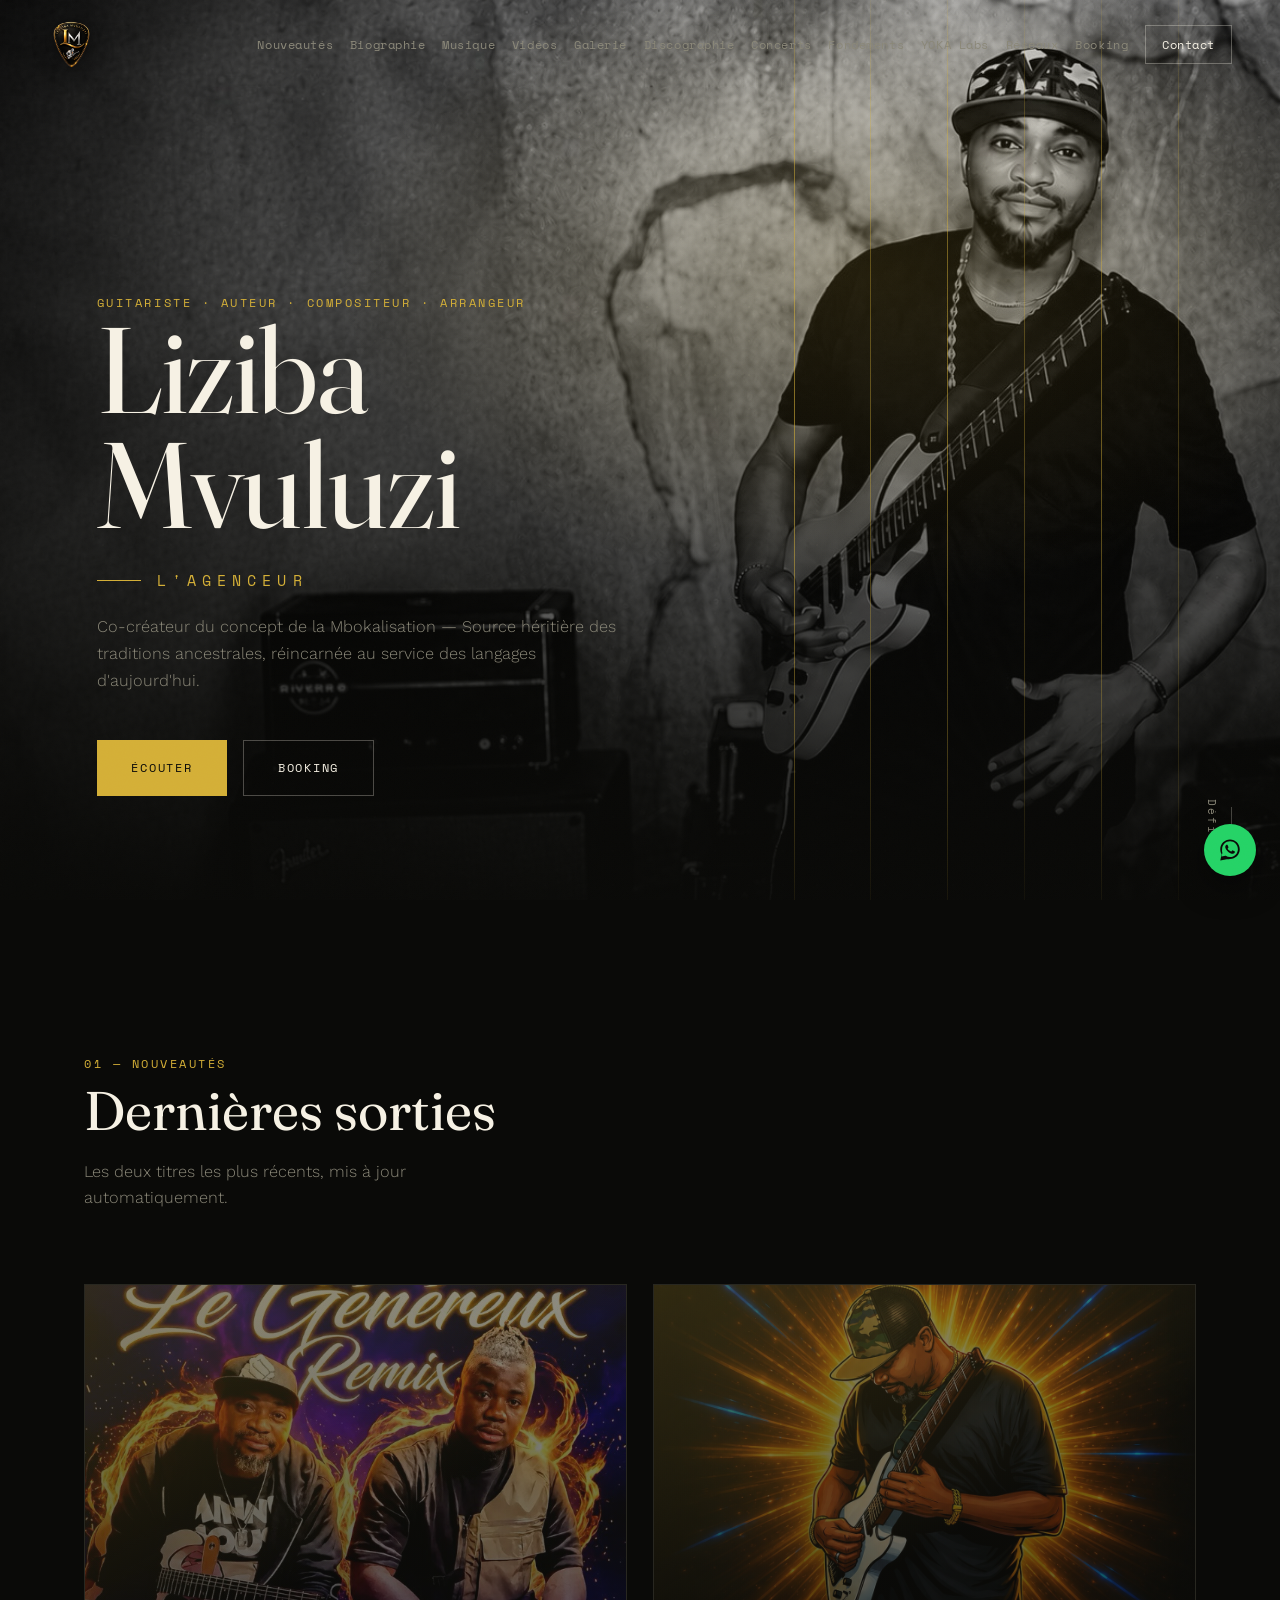
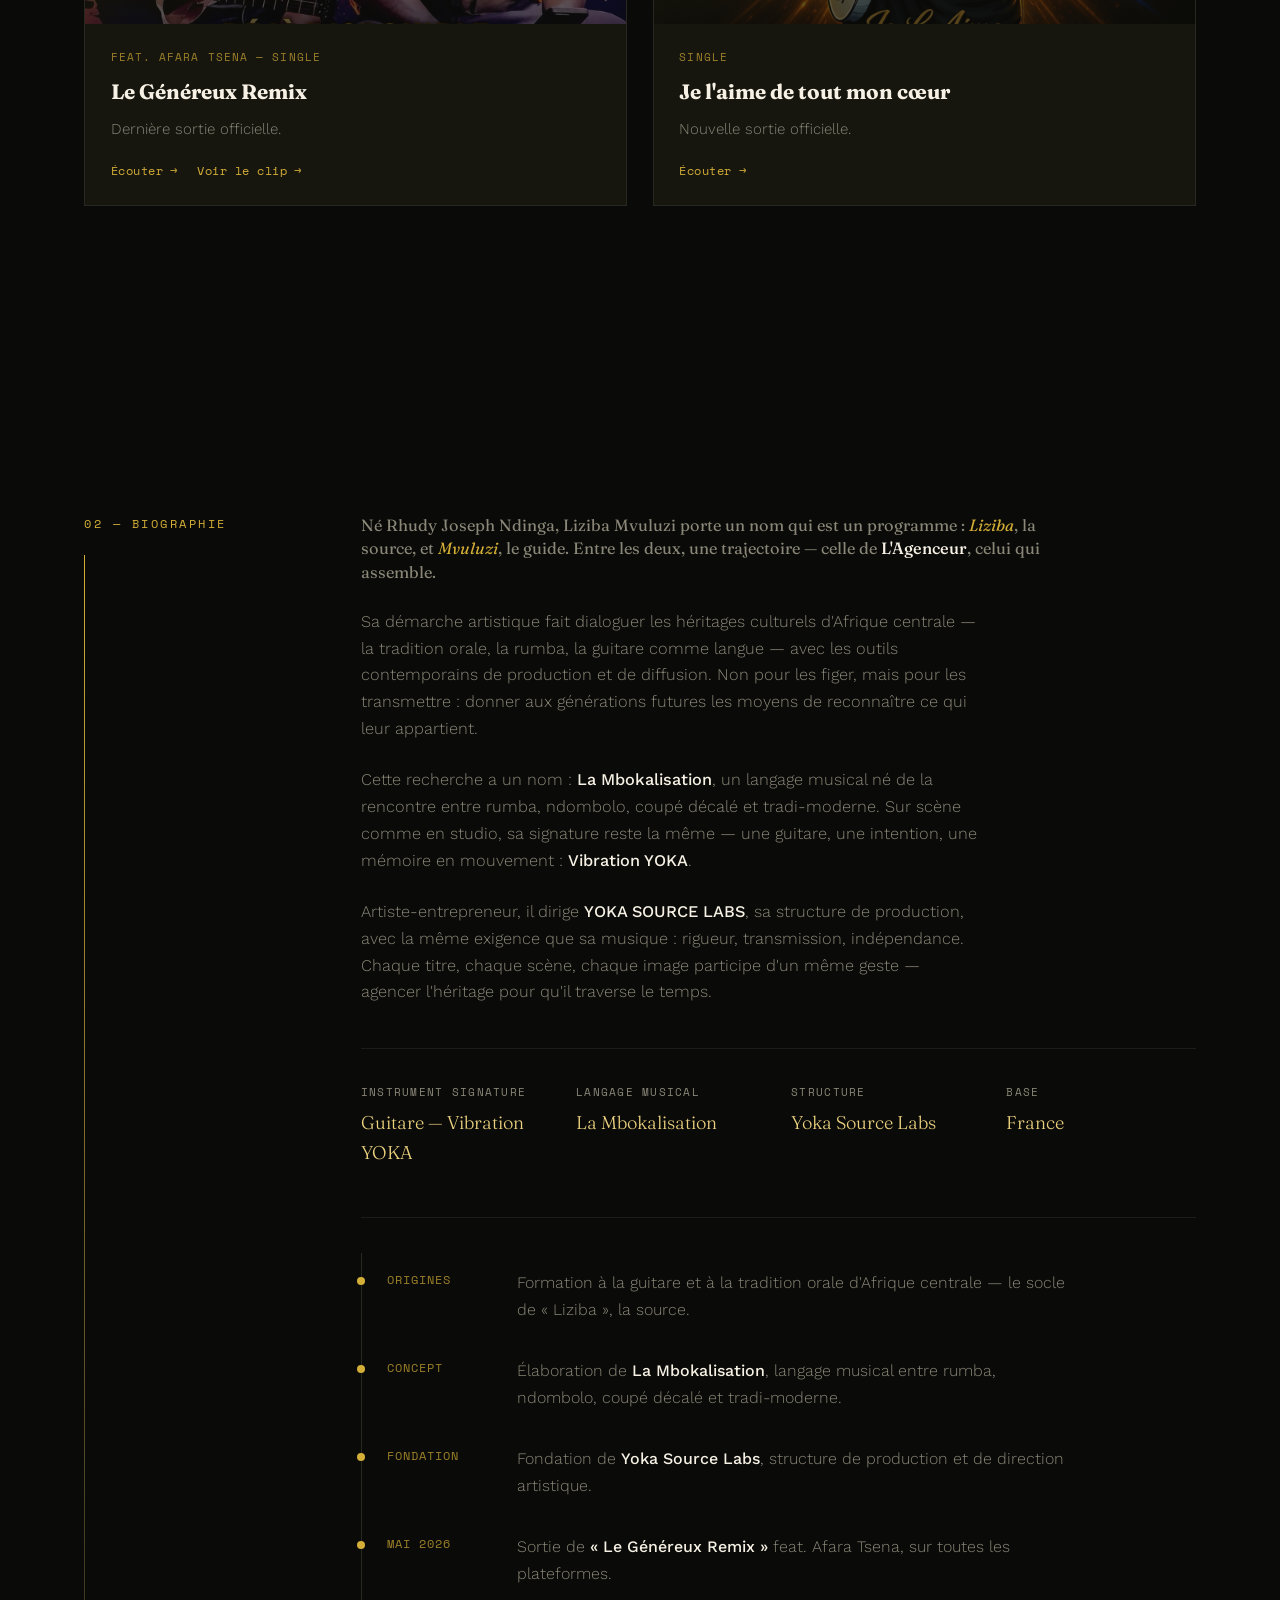
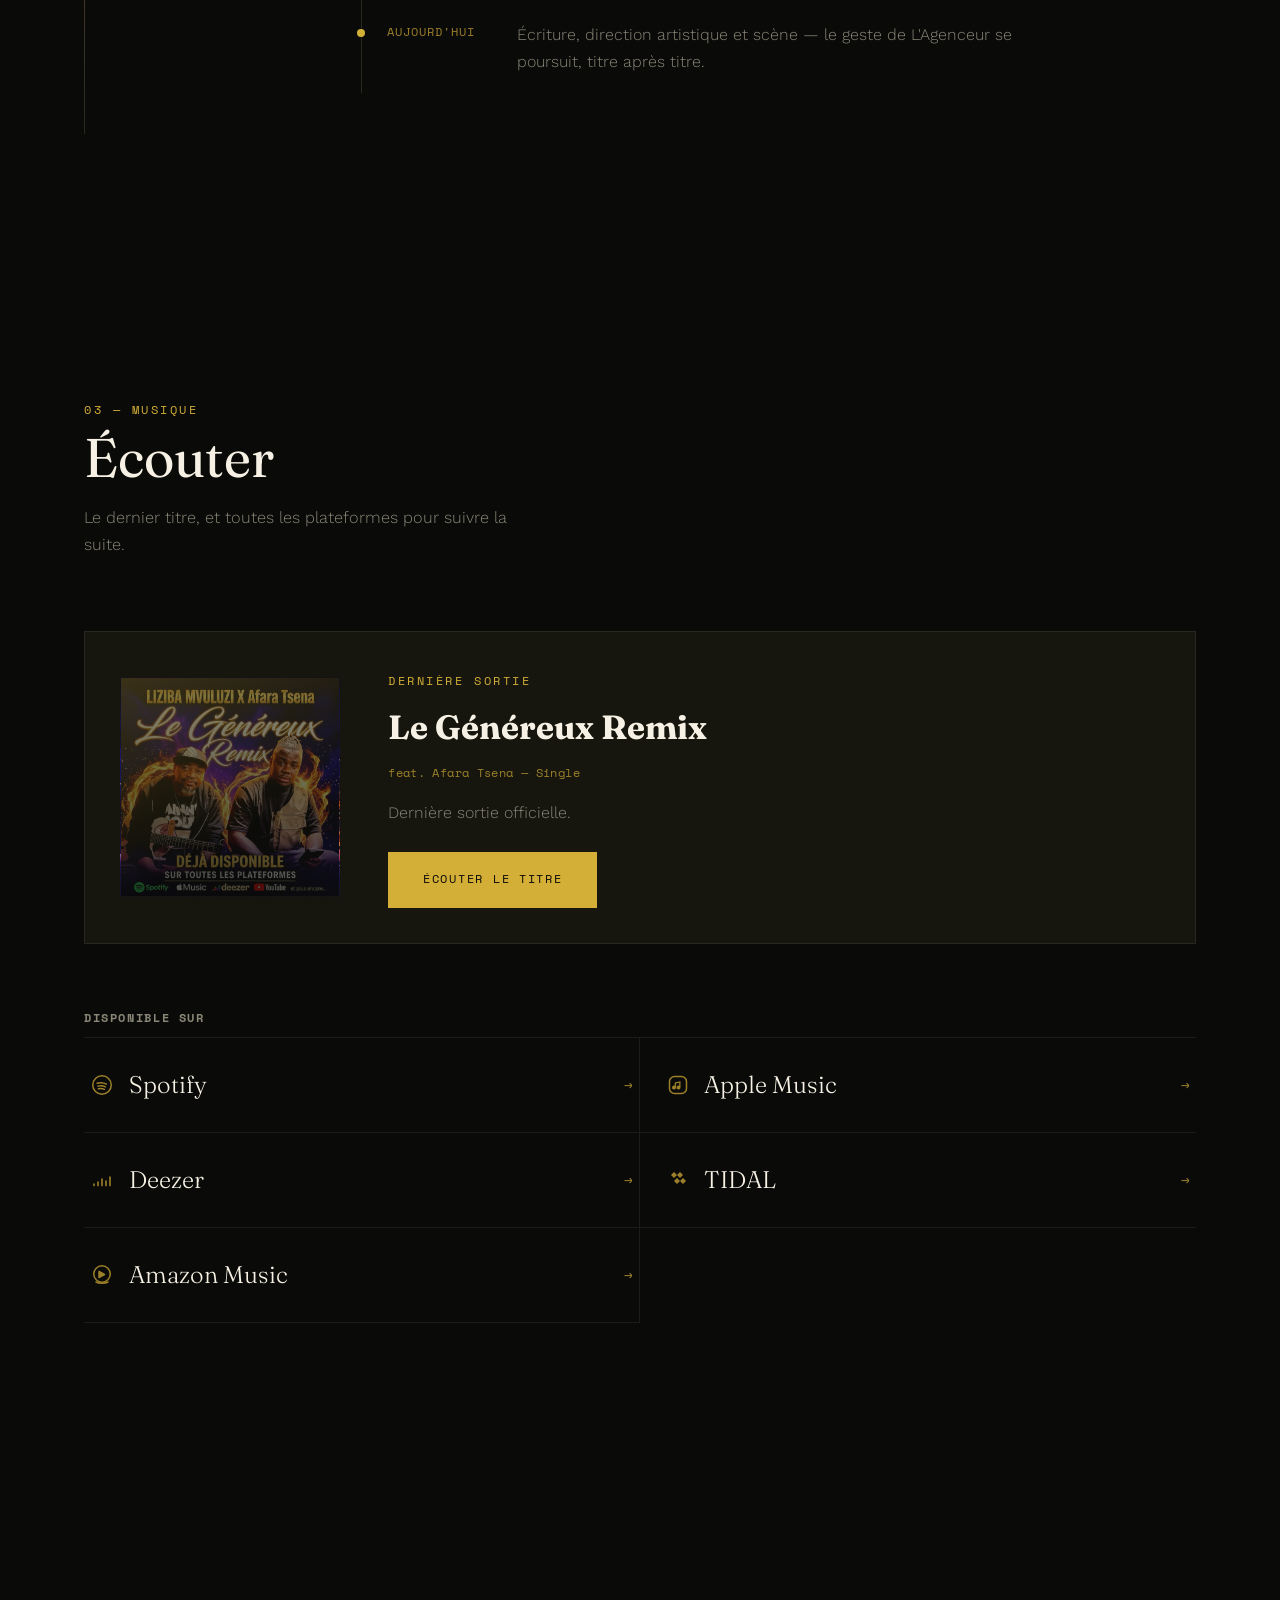
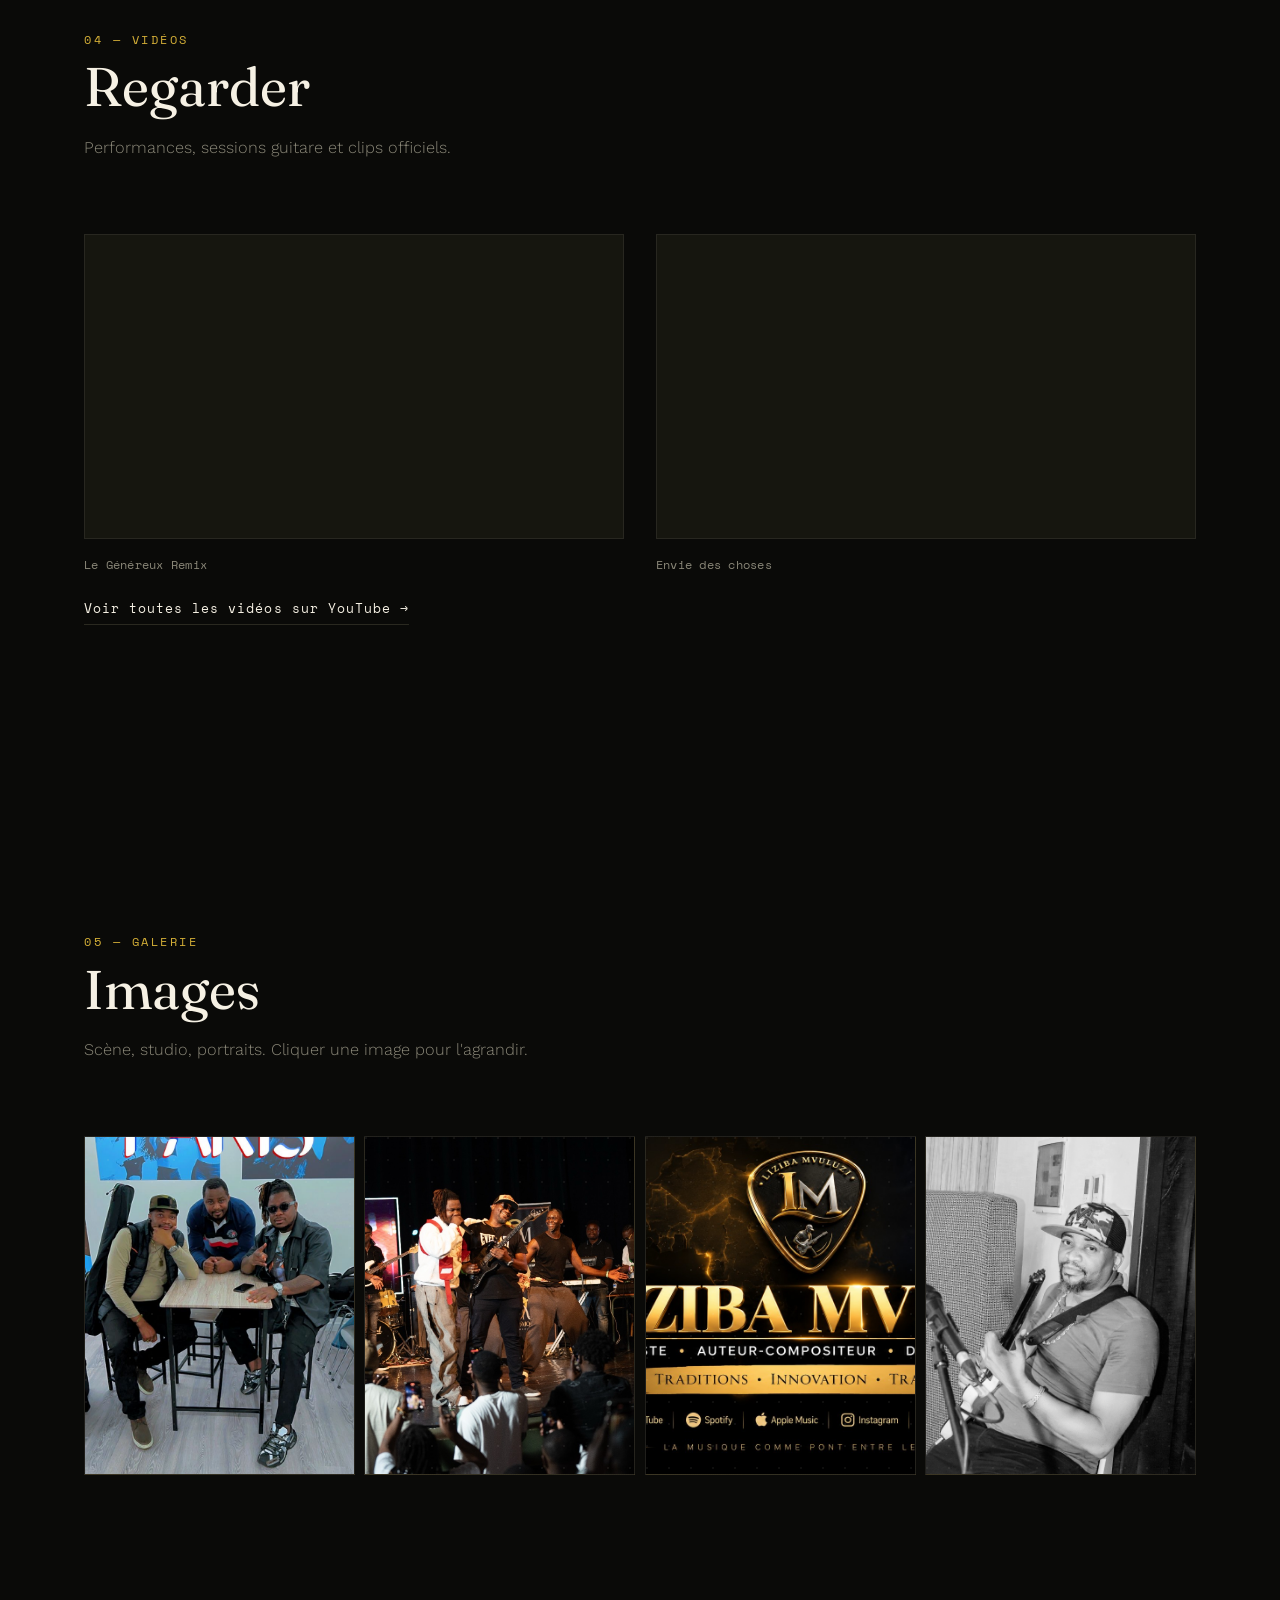
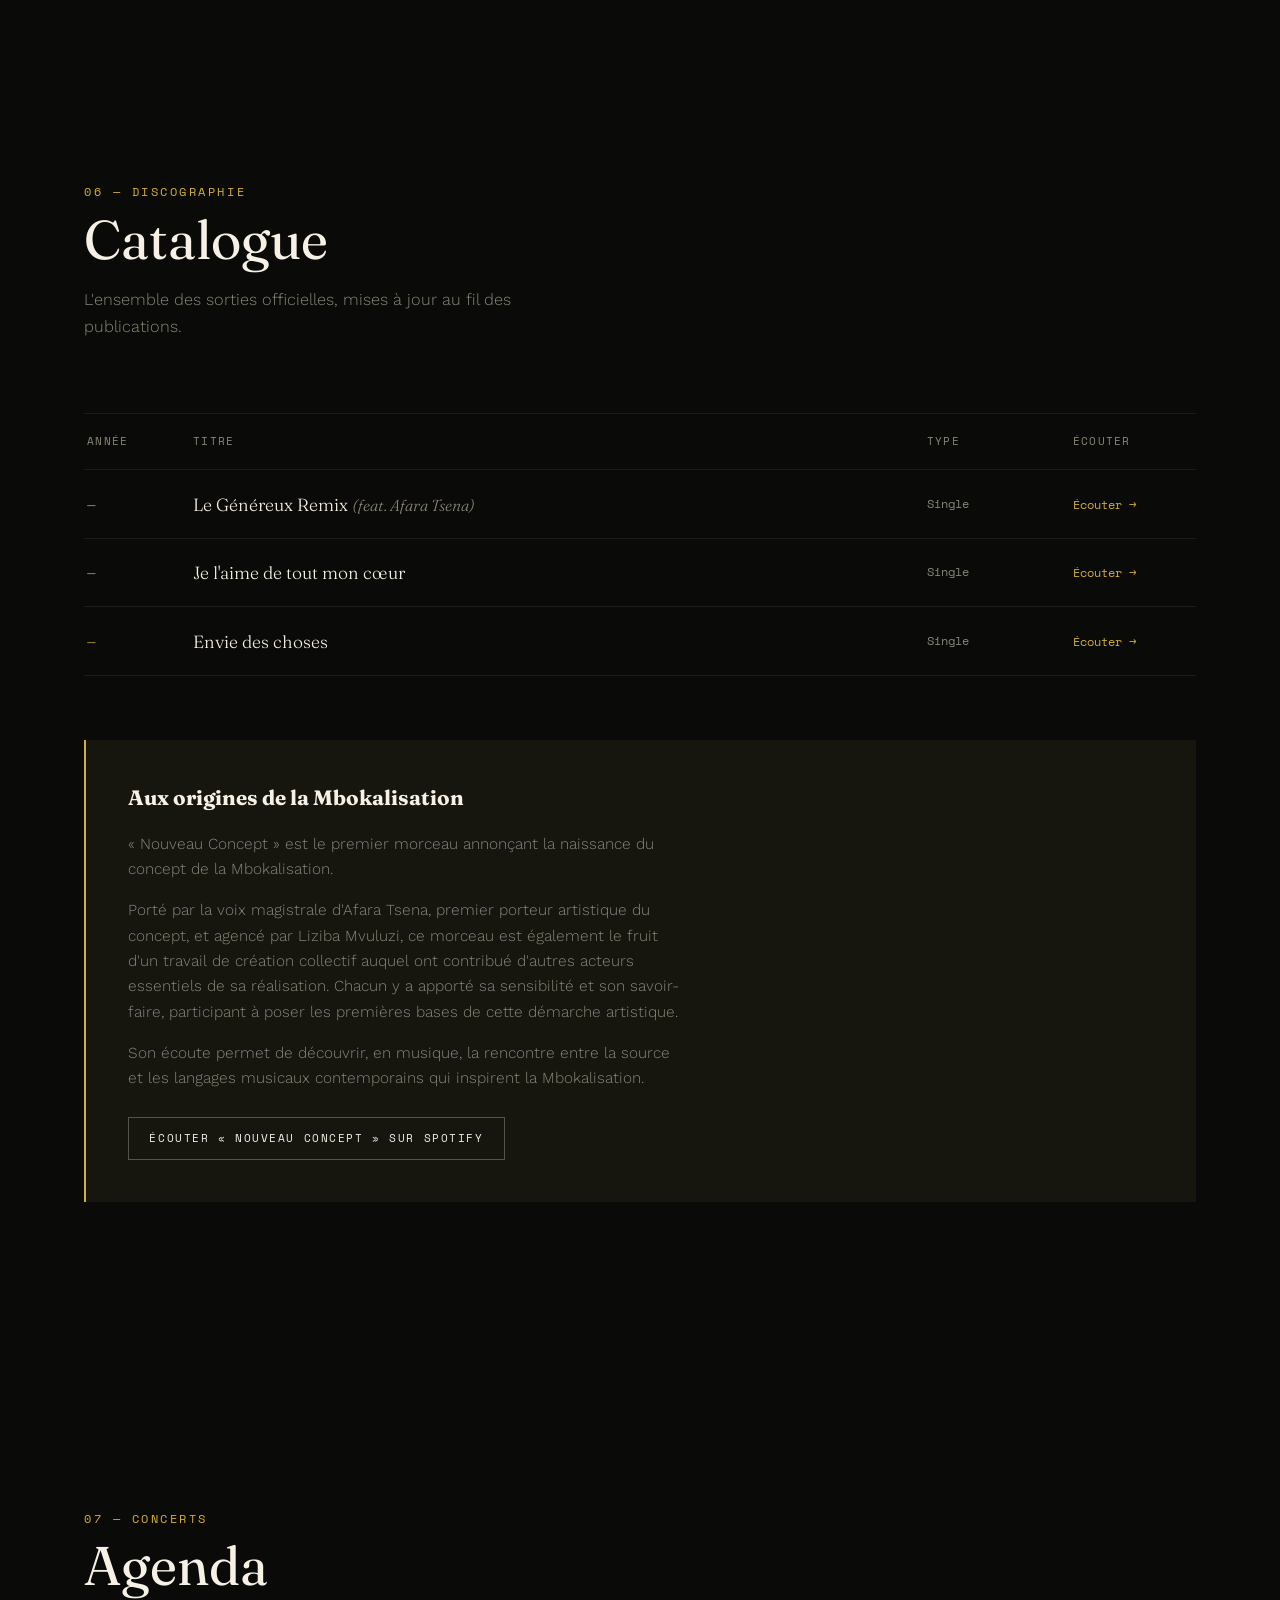
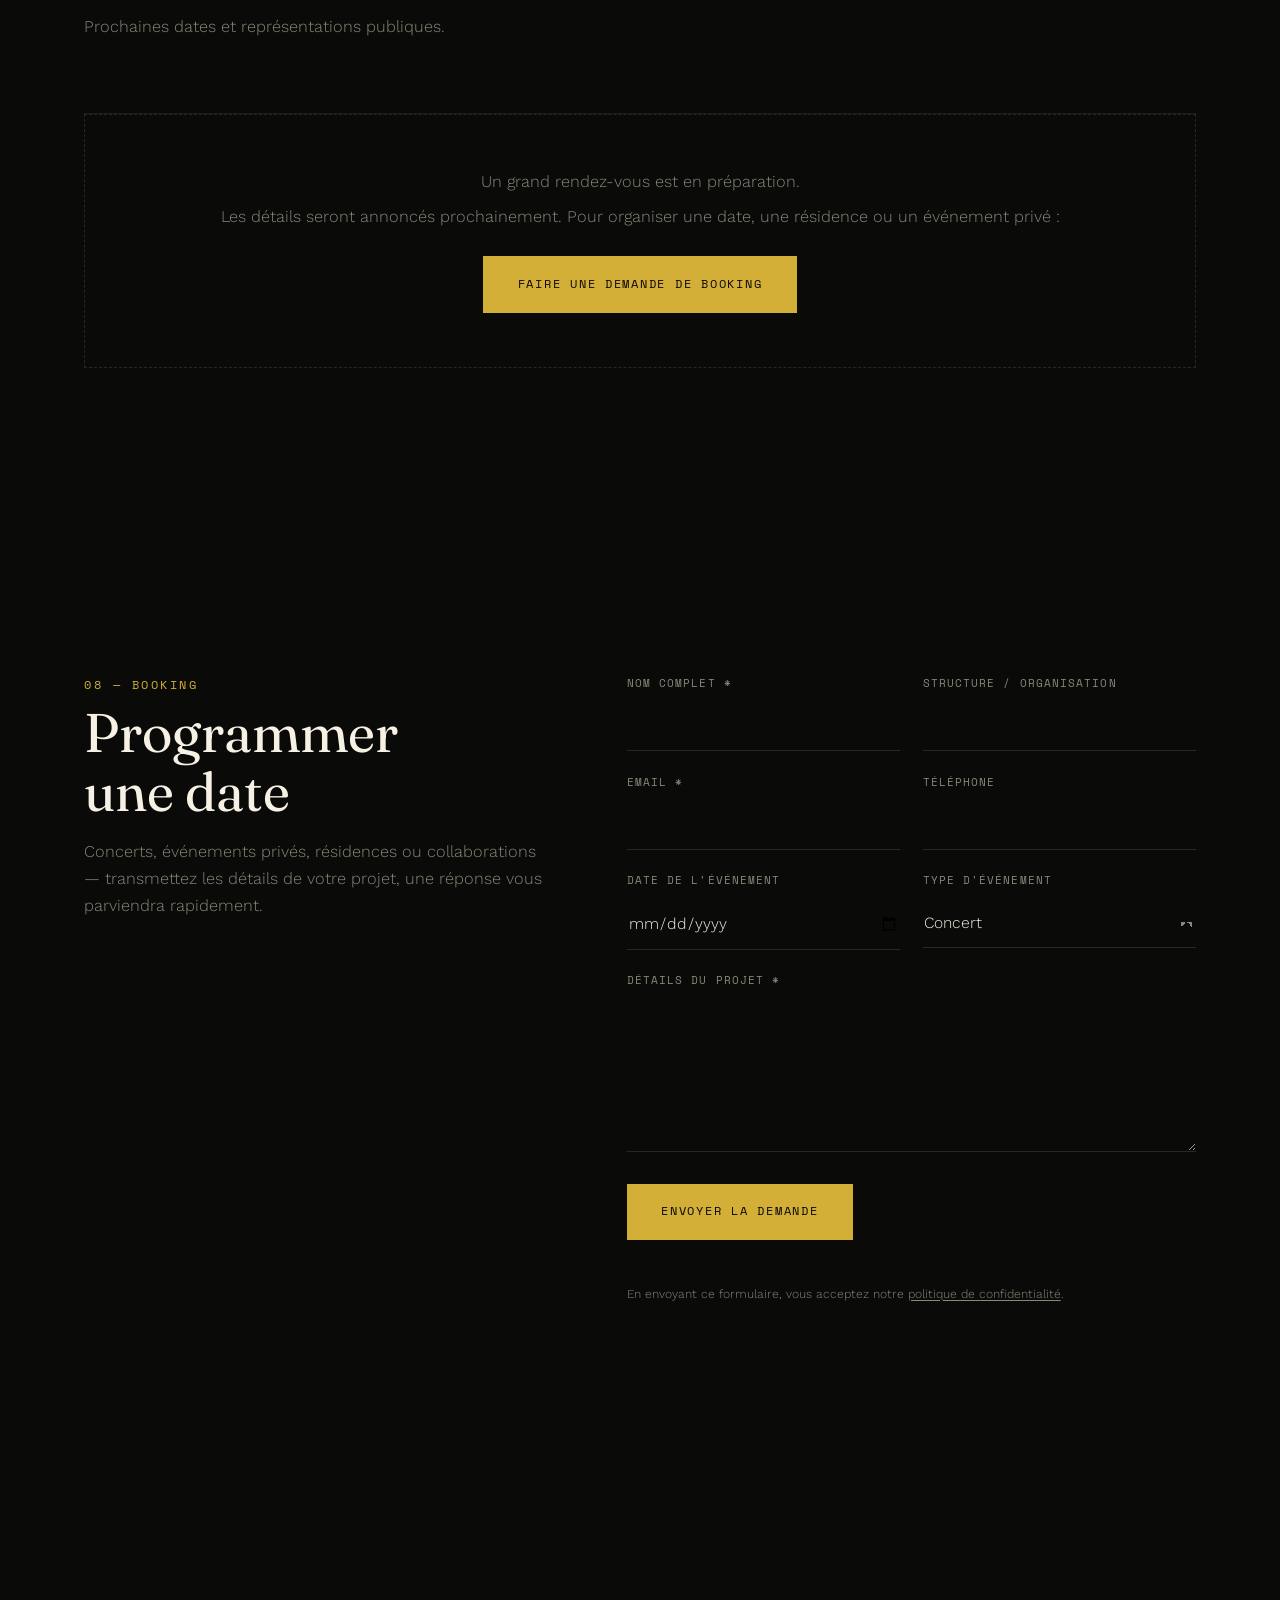
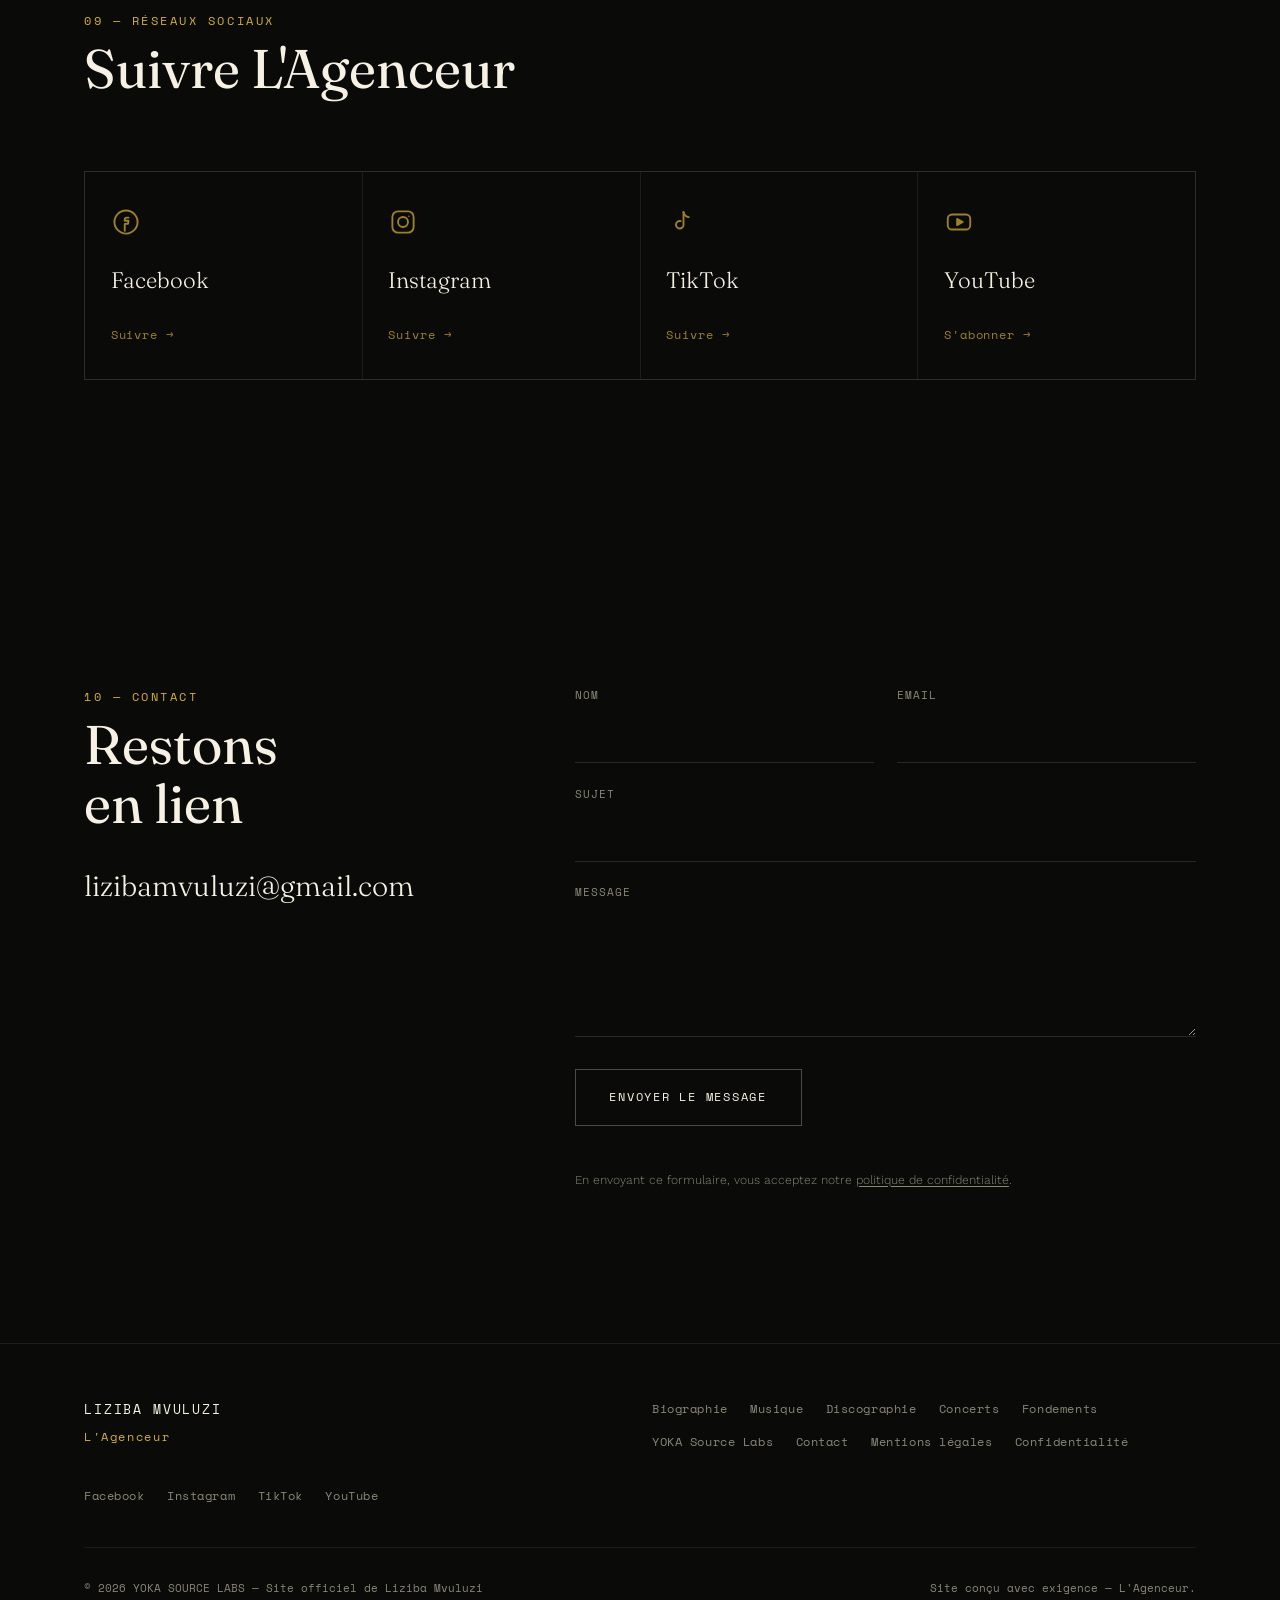
==== commit aea39c85: "V1.4" ====
--- a/index.html
+++ b/index.html
@@ -117,6 +117,8 @@
       <li><a href="#galerie" data-nav>Galerie</a></li>
       <li><a href="#discographie" data-nav>Discographie</a></li>
       <li><a href="#concerts" data-nav>Concerts</a></li>
+      <li><a href="pages/fondements.html">Fondements</a></li>
+      <li><a href="pages/yoka-source-labs.html">YOKA Labs</a></li>
       <li><a href="#reseaux" data-nav>Réseaux</a></li>
       <li><a href="#booking" data-nav>Booking</a></li>
       <li><a href="#contact" class="nav__cta" data-nav>Contact</a></li>
@@ -533,6 +535,8 @@
       <a href="#musique">Musique</a>
       <a href="#discographie">Discographie</a>
       <a href="#concerts">Concerts</a>
+      <a href="pages/fondements.html">Fondements</a>
+      <a href="pages/yoka-source-labs.html">YOKA Source Labs</a>
       <a href="#contact">Contact</a>
       <a href="pages/mentions-legales.html">Mentions légales</a>
       <a href="pages/politique-confidentialite.html">Confidentialité</a>
--- a/css/style.css
+++ b/css/style.css
@@ -18,8 +18,9 @@
     13. Contact
     14. Footer
     15. Boutons flottants (WhatsApp / Retour en haut)
-    16. Pages secondaires (légal, 404)
-    17. Responsive : navigation mobile
+    16. Pages manifeste (Fondements, YOKA Source Labs)
+    17. Pages secondaires (légal, 404)
+    18. Responsive : navigation mobile
    ========================================================================== */
 
 /* ---------- 1. Variables & reset ---------- */
@@ -172,7 +173,7 @@
   transition: transform 0.4s var(--ease), filter 0.4s var(--ease), height 0.4s var(--ease);
 }
 .nav__mark:hover .nav__mark-logo { transform: scale(1.06); filter: drop-shadow(0 2px 14px rgba(212,175,55,0.35)); }
-.nav__menu { display: flex; align-items: center; gap: clamp(0.9rem, 1.6vw, 1.7rem); }
+.nav__menu { display: flex; align-items: center; gap: clamp(0.7rem, 1.3vw, 1.4rem); }
 .nav__menu a {
   display: inline-flex; align-items: center;
   font-family: var(--font-mono); font-size: 0.72rem; letter-spacing: 0.05em;
@@ -613,7 +614,60 @@
   .float-btn--top { bottom: 5.6rem; }
 }
 
-/* ---------- 16. Pages secondaires (légal, 404) ---------- */
+/* ---------- 16. Pages manifeste (Fondements, YOKA Source Labs) ---------- */
+.manifesto-page { padding-top: clamp(8rem, 14vw, 11rem); }
+.manifesto-page__header { max-width: 62ch; margin-bottom: clamp(3rem, 8vw, 5rem); }
+.manifesto-page__intro { margin-top: 1.6rem; color: var(--gris); font-size: 1.05rem; max-width: 58ch; }
+.manifesto-page__intro strong { color: var(--blanc-casse); font-weight: 500; }
+
+.manifesto-grid { display: grid; grid-template-columns: 140px 1fr; gap: clamp(2rem, 6vw, 5rem); }
+.manifesto-grid__rail { position: relative; }
+.manifesto-grid__thread {
+  margin-top: 1.4rem; width: 1px; height: 100%; min-height: 320px;
+  background: linear-gradient(180deg, var(--or) 0%, var(--gris-fonce) 100%);
+  position: sticky; top: 8rem;
+}
+
+.pillar { padding: clamp(3rem, 7vw, 4.5rem) 0; border-top: 1px solid var(--ligne); }
+.pillar:first-child { padding-top: 0; border-top: none; }
+.pillar__index { font-family: var(--font-mono); font-size: 0.72rem; letter-spacing: 0.14em; color: var(--or-mat); display: block; margin-bottom: 1rem; }
+.pillar__name { font-family: var(--font-display); font-weight: 400; font-size: clamp(2rem, 4.5vw, 2.8rem); color: var(--blanc-casse); margin-bottom: 1.4rem; }
+.pillar__tagline { font-family: var(--font-display); font-style: italic; font-size: clamp(1.25rem, 2.4vw, 1.6rem); color: var(--or-clair); margin-bottom: 1.4rem; }
+.pillar__verse { color: var(--blanc-casse); font-size: 1.05rem; line-height: 1.9; margin-bottom: 1.2rem; }
+.pillar__body p { color: var(--gris); font-size: 1.02rem; line-height: 1.8; max-width: 56ch; margin-bottom: 1.2rem; }
+.pillar__body p:last-child { margin-bottom: 0; }
+.pillar--coda { border-top: 2px solid var(--or); margin-top: 1rem; }
+.pillar--coda .pillar__index { color: var(--or); }
+
+.manifesto-quote {
+  margin: clamp(2.5rem, 6vw, 4rem) 0; padding: clamp(1.8rem, 4vw, 2.6rem) 0;
+  border-top: 1px solid var(--ligne); border-bottom: 1px solid var(--ligne);
+}
+.manifesto-quote__text {
+  font-family: var(--font-display); font-style: italic; font-weight: 400;
+  font-size: clamp(1.6rem, 3.5vw, 2.3rem); color: var(--blanc-casse); line-height: 1.4; max-width: 20ch;
+}
+.manifesto-quote__question { margin-top: 1.4rem; color: var(--gris); font-size: 0.98rem; }
+
+.doctrine { display: flex; flex-direction: column; }
+.doctrine__step {
+  display: flex; align-items: center; gap: 1.2rem; padding: 0.9rem 0 0.9rem 0.2rem;
+  border-left: 1px solid var(--gris-fonce); padding-left: 1.6rem; position: relative;
+}
+.doctrine__step::before {
+  content: ""; position: absolute; left: -4.5px; top: 50%; transform: translateY(-50%);
+  width: 8px; height: 8px; border-radius: 50%; background: var(--or);
+}
+.doctrine__step:last-child { border-left-color: transparent; }
+.doctrine__word { font-family: var(--font-display); font-size: clamp(1.15rem, 2.2vw, 1.4rem); color: var(--blanc-casse); }
+.doctrine__question { margin-top: 1.6rem; padding-left: 1.6rem; color: var(--gris); font-size: 0.98rem; }
+
+@media (max-width: 760px) {
+  .manifesto-grid { grid-template-columns: 1fr; }
+  .manifesto-grid__thread { display: none; }
+}
+
+/* ---------- 17. Pages secondaires (légal, 404) ---------- */
 .legal-page { padding-top: clamp(8rem, 14vw, 11rem); }
 .legal-page__header { max-width: 72ch; margin-bottom: clamp(2.5rem, 6vw, 4rem); }
 .legal-page__updated { margin-top: 0.8rem; font-family: var(--font-mono); font-size: 0.72rem; letter-spacing: 0.04em; color: var(--gris); }
@@ -638,7 +692,7 @@
 .error-page__title { font-family: var(--font-display); font-size: clamp(1.5rem, 4vw, 2.2rem); color: var(--blanc-casse); margin-top: 1rem; }
 .error-page__text { color: var(--gris); margin: 1rem 0 2.2rem; max-width: 46ch; }
 
-/* ---------- 17. Responsive : navigation mobile ---------- */
+/* ---------- 18. Responsive : navigation mobile ---------- */
 @media (max-width: 1080px) {
   .nav__toggle { display: flex; z-index: 501; }
   .nav__menu {
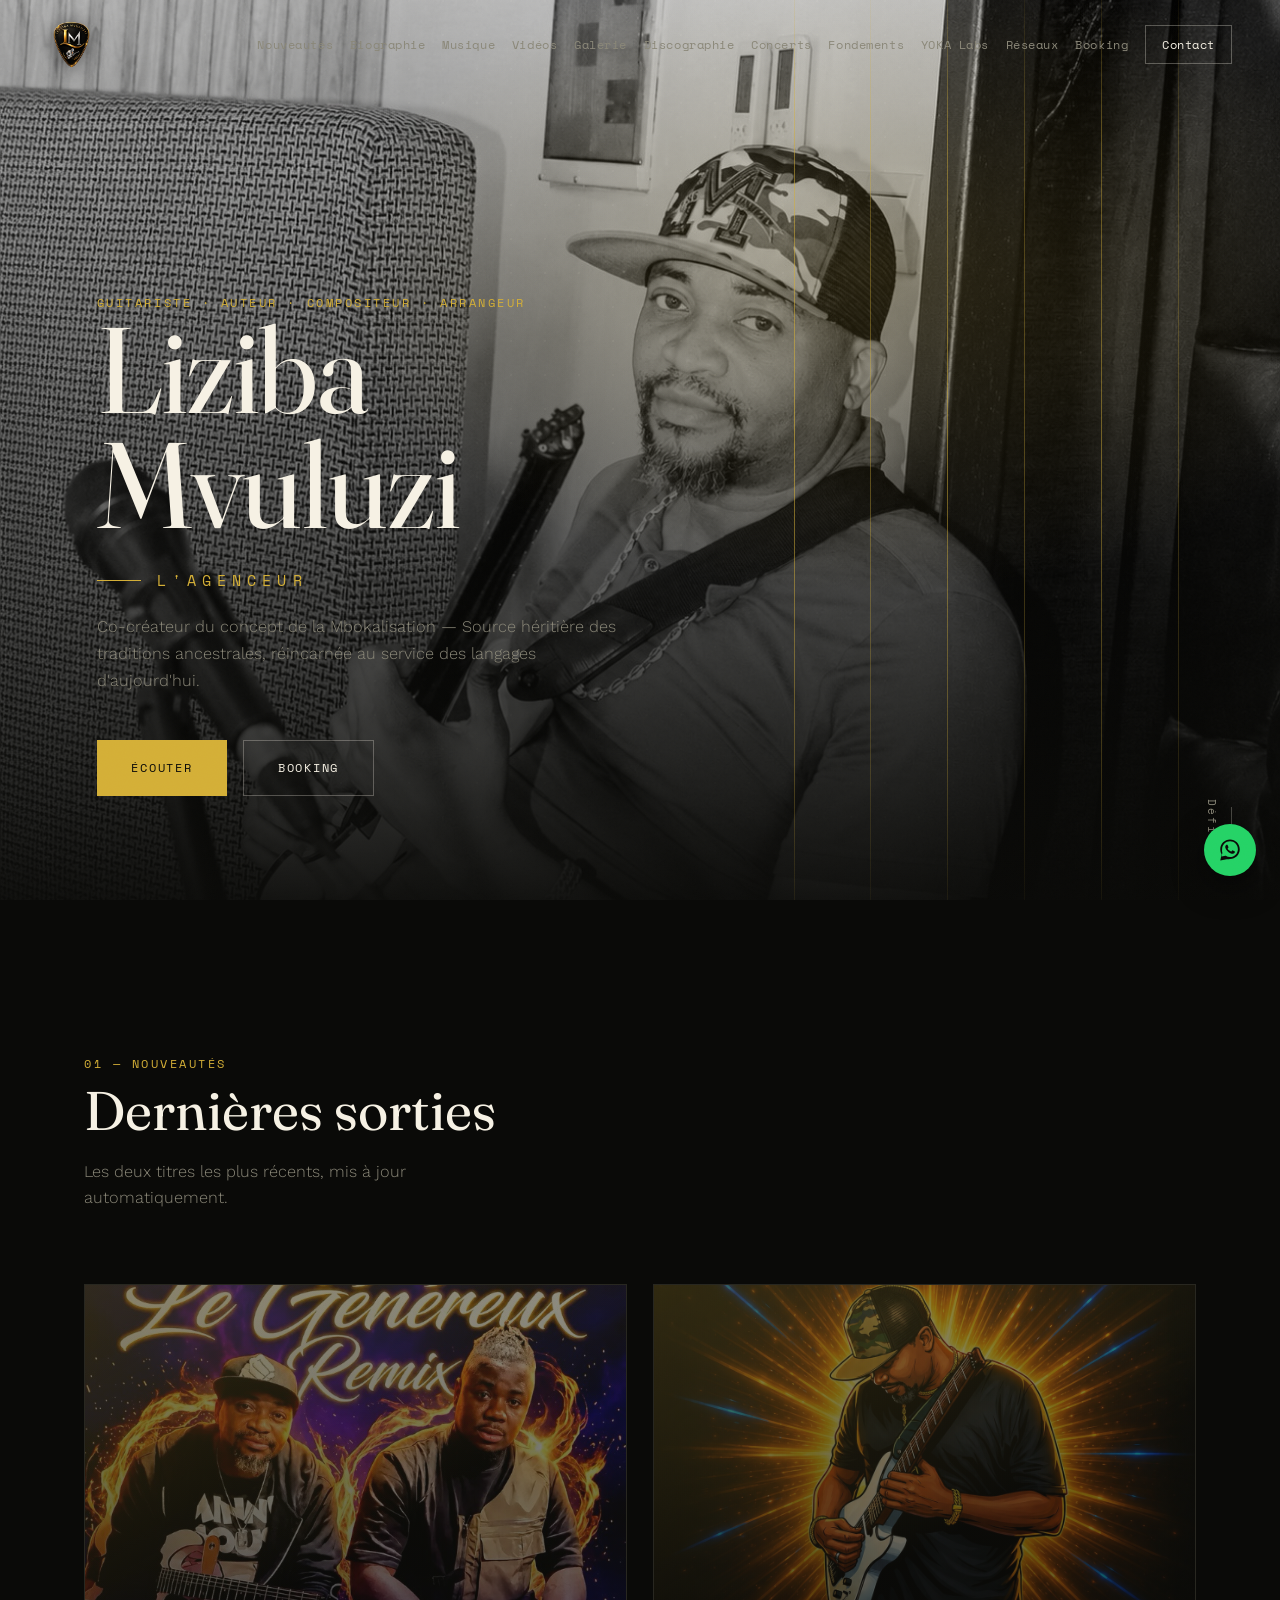
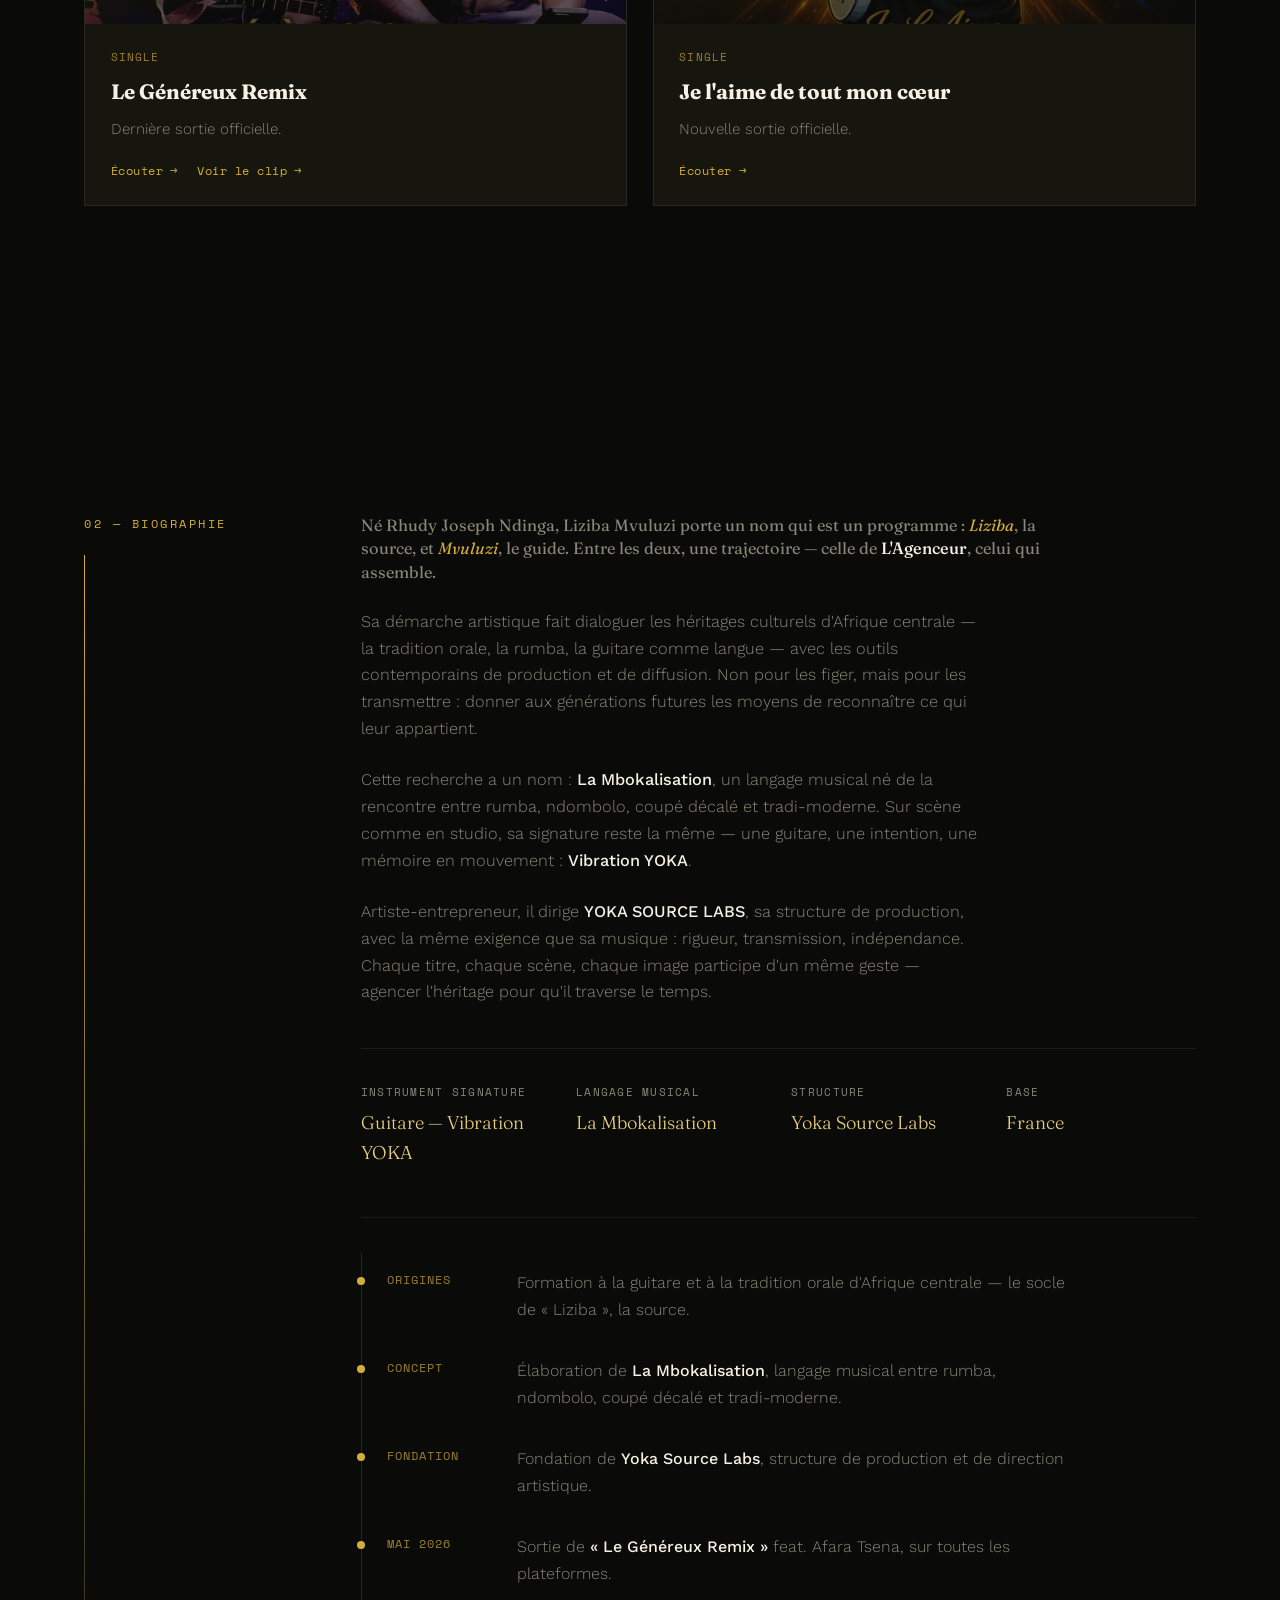
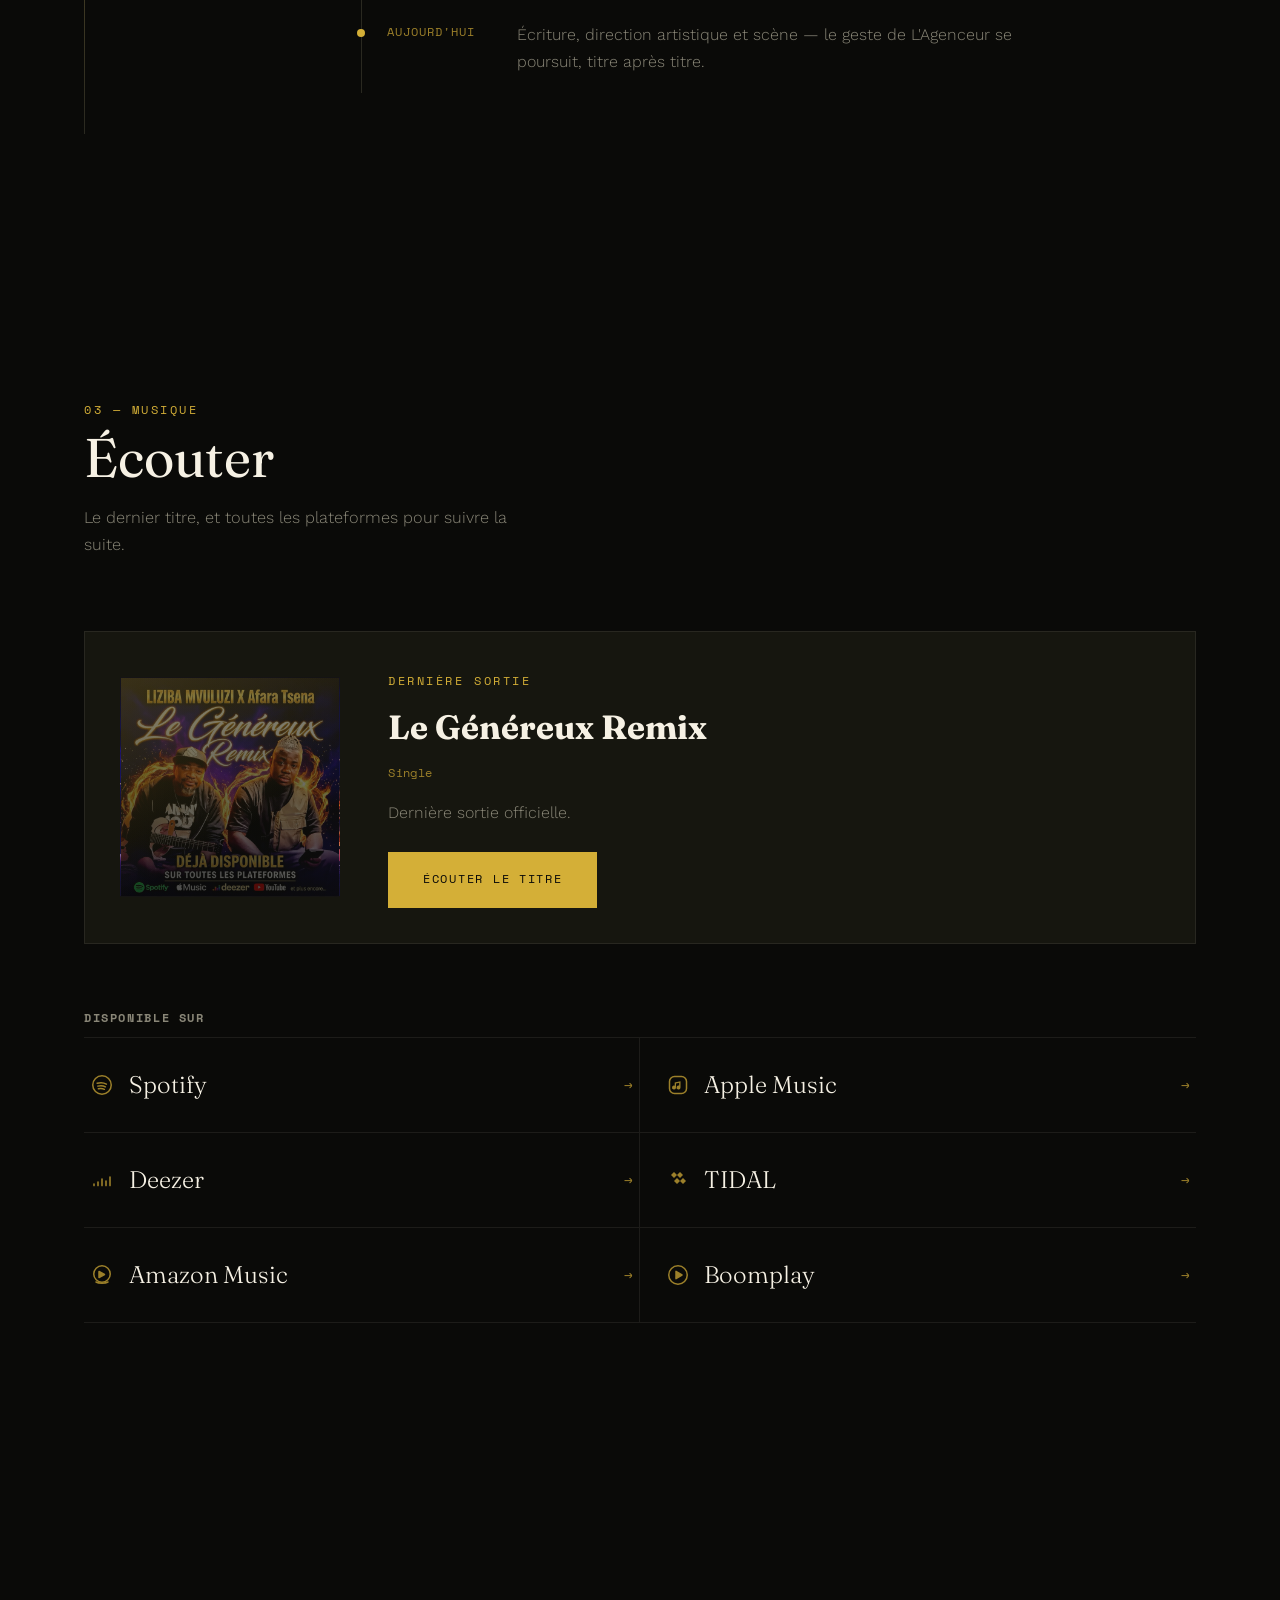
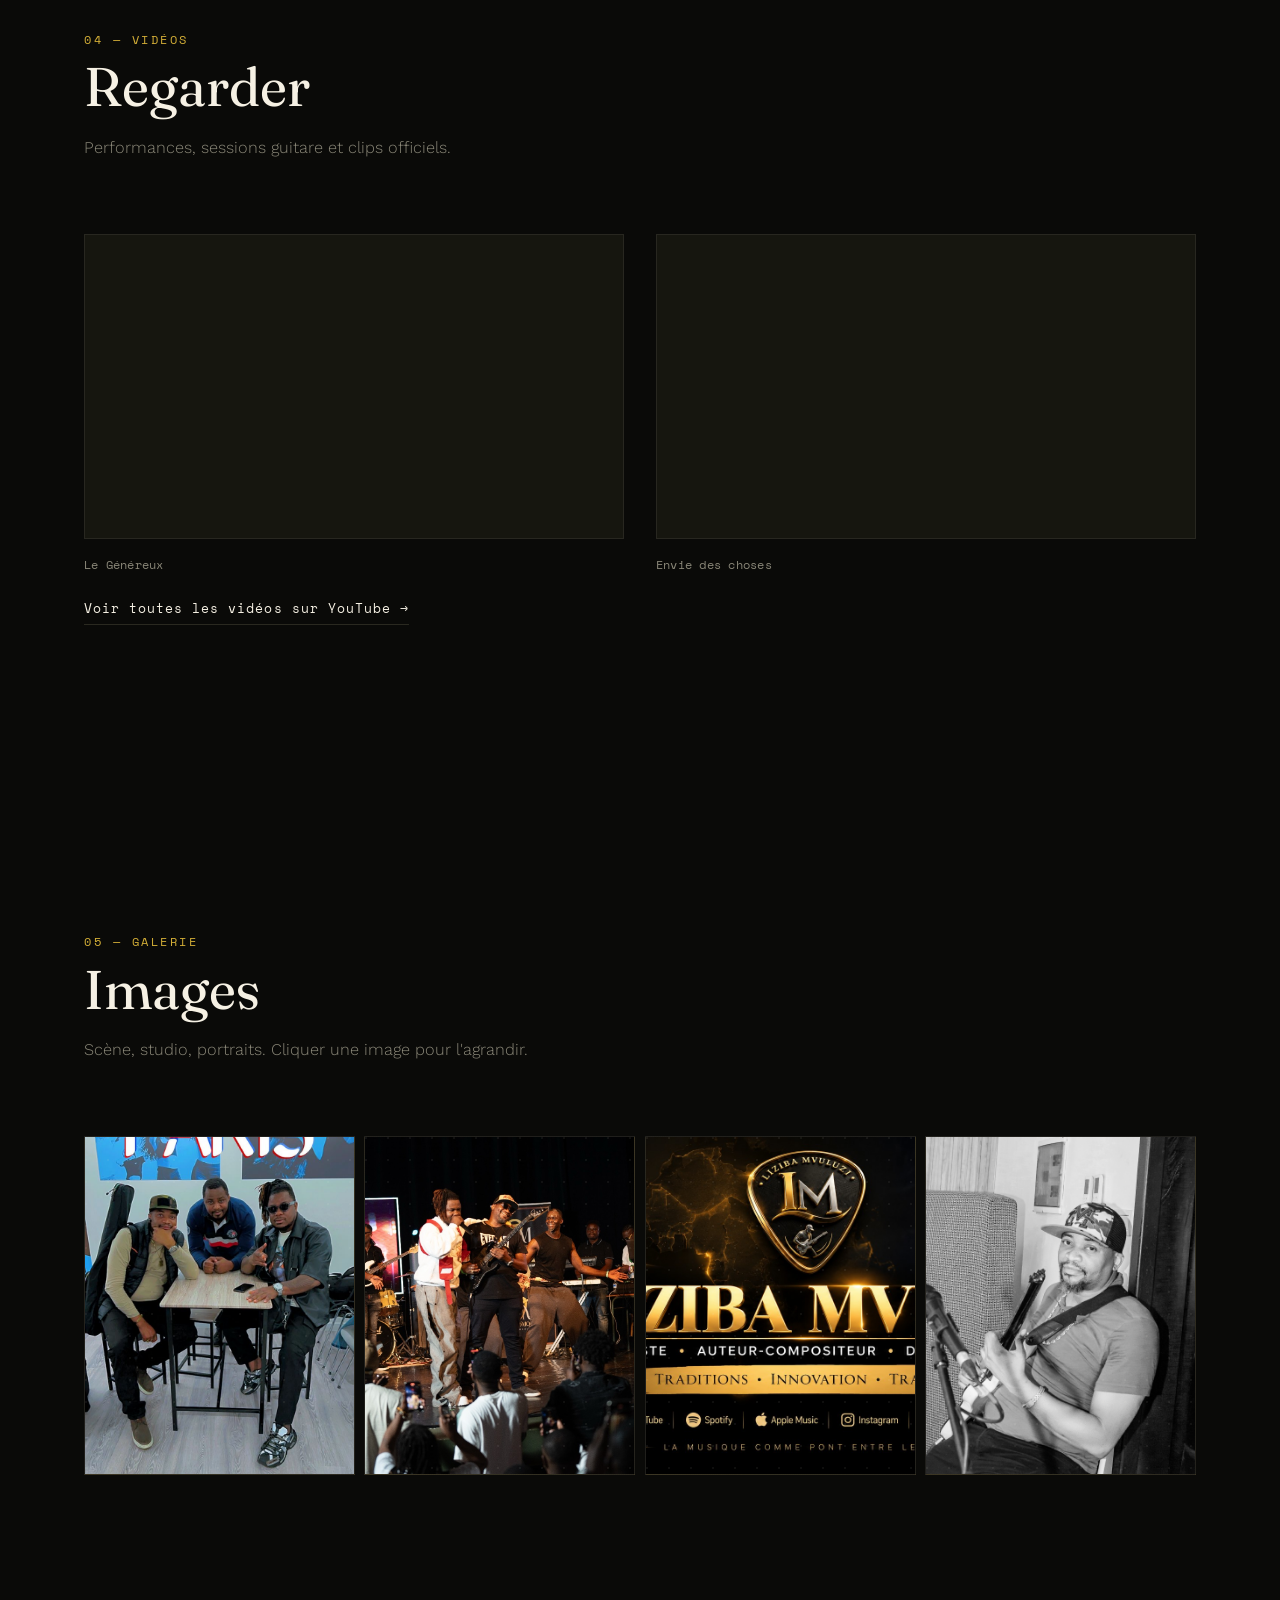
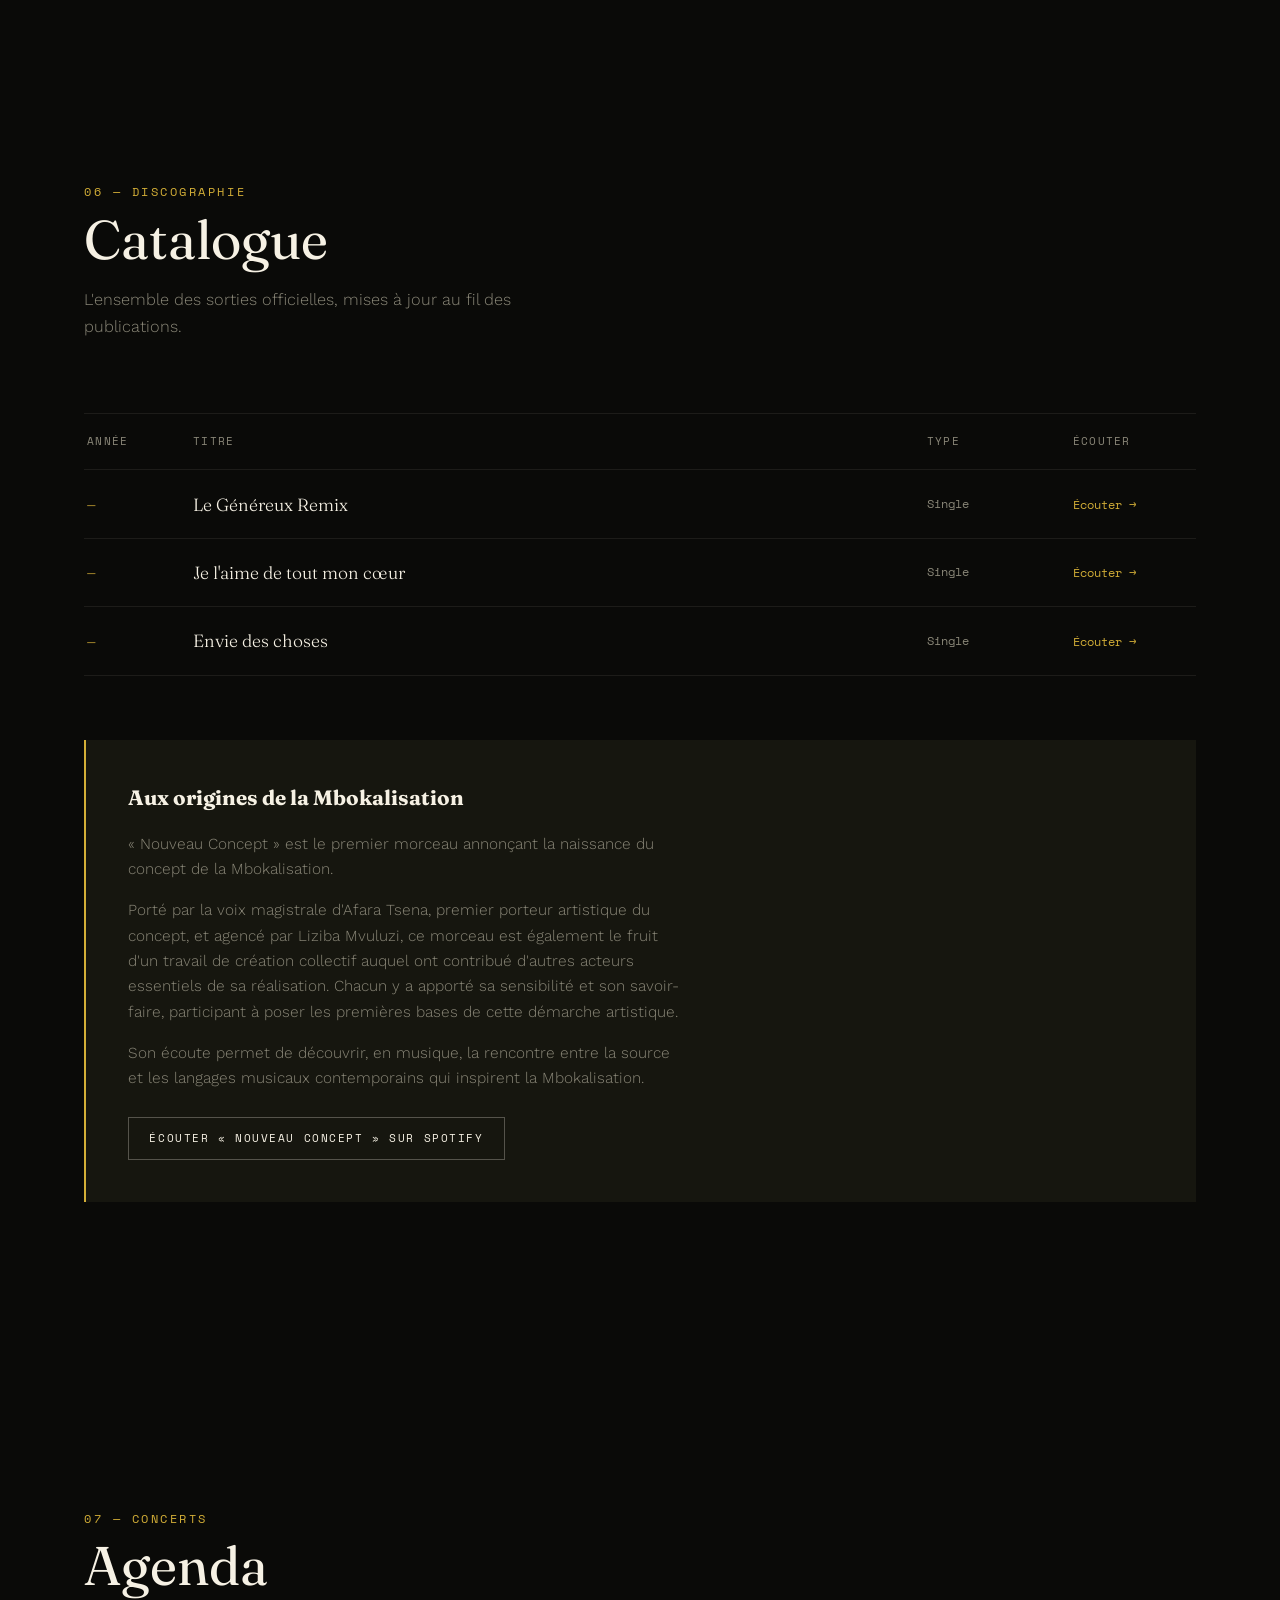
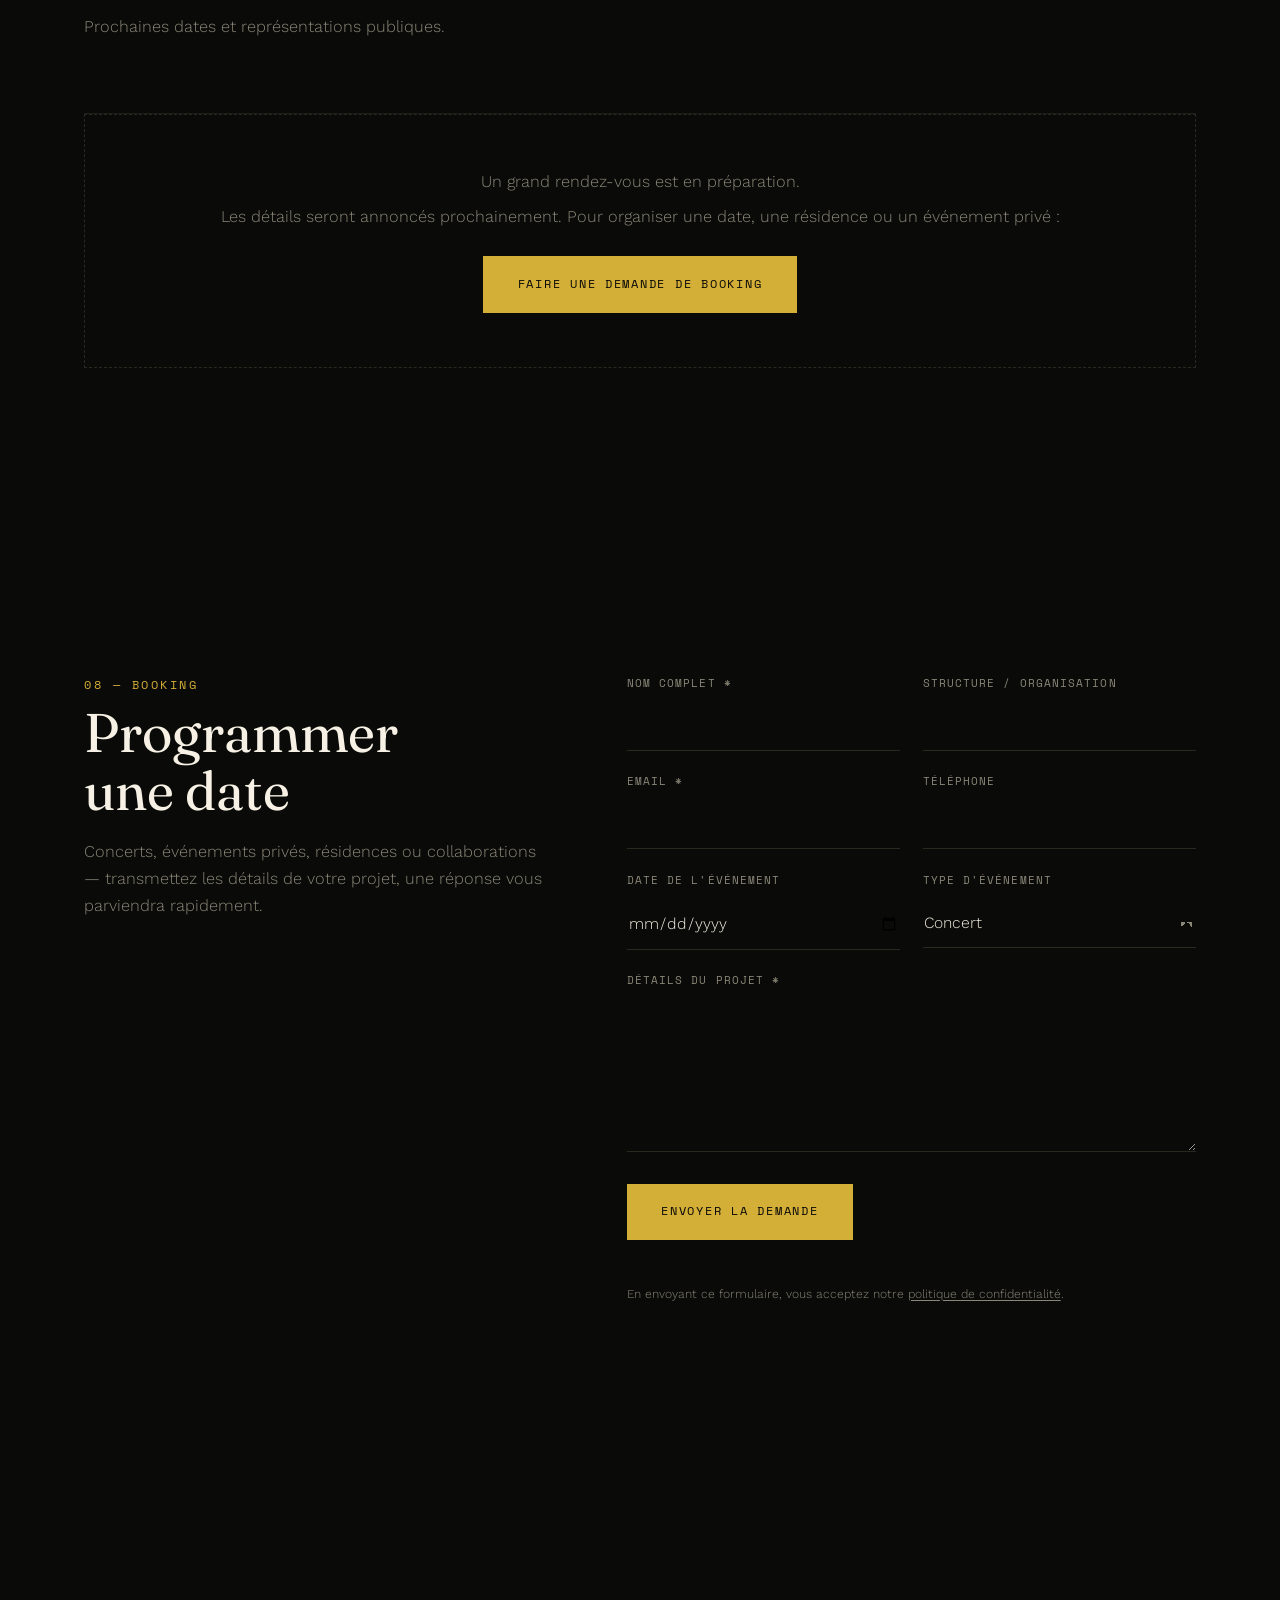
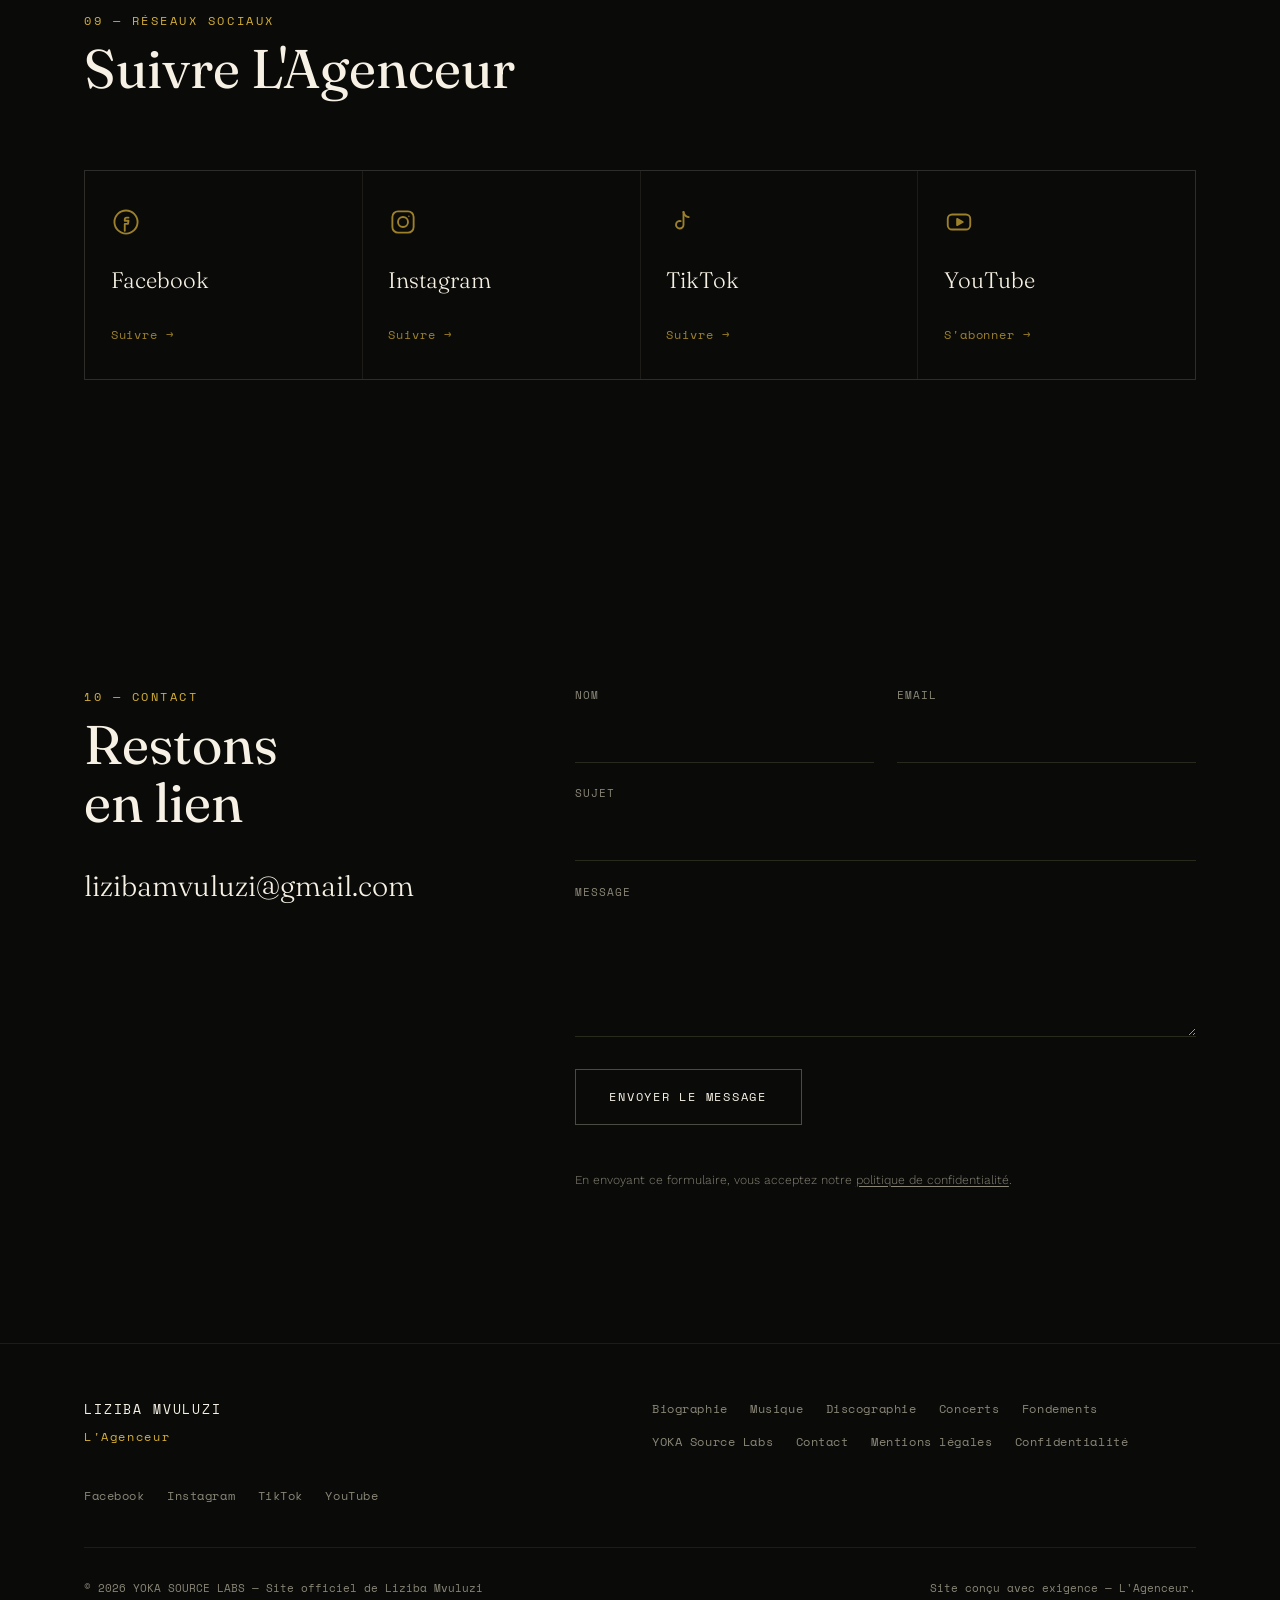
==== commit 5ad68794: "V1.4.4" ====
--- a/index.html
+++ b/index.html
@@ -69,7 +69,8 @@
     "https://music.apple.com/fr/artist/liziba-mvuluzi/1813984515",
     "https://link.deezer.com/s/340E7vIZbh4JHc9Gb6iJ9",
     "https://tidal.com/@lizibamvuluzi",
-    "https://music.amazon.fr/artists/B0FBMFZMFV"
+    "https://music.amazon.fr/artists/B0FBMFZMFV",
+    "https://www.boomplay.com/share/shareUser/195740241?srModel=COPYLINK&share_content=user&share_channel=copylink&share_platform=ios&srList=IOS"
   ]
 }
 </script>
--- a/css/style.css
+++ b/css/style.css
@@ -135,6 +135,7 @@
 .btn--ghost { border-color: rgba(246, 241, 228, 0.28); color: var(--blanc-casse); }
 .btn--ghost:hover { border-color: var(--or); color: var(--or); transform: translateY(-2px); }
 .btn--sm { padding: 0.7rem 1.3rem; font-size: 0.7rem; }
+.btn:disabled { opacity: 0.55; cursor: not-allowed; transform: none !important; box-shadow: none !important; }
 
 .link-more {
   display: inline-block; margin-top: 1.4rem;
@@ -144,8 +145,11 @@
 }
 .link-more:hover { color: var(--or); border-color: var(--or); }
 
-/* Apparition douce au scroll */
-.reveal {
+/* Apparition douce au scroll — n'assombrit le contenu que si JS a
+   effectivement démarré (voir la classe .js-ready posée en inline dans
+   <head> de chaque page). Sans JS (script bloqué, erreur réseau...), le
+   contenu reste visible par défaut plutôt que caché indéfiniment. */
+.js-ready .reveal {
   opacity: 0; transform: translateY(28px);
   transition: opacity 0.9s var(--ease), transform 0.9s var(--ease);
 }
@@ -202,14 +206,14 @@
   background-color: #0d0d0a;
   background-image: url("../assets/images/hero/hero-portrait.jpg");
   background-repeat: no-repeat;
-  background-position: 68% 15%;
+  background-position: 55% 20%;
   background-size: cover;
 }
 @media (max-width: 1079px) {
-  .hero__portrait-frame { background-position: 74% 14%; }
+  .hero__portrait-frame { background-position: 53% 18%; }
 }
 @media (max-width: 760px) {
-  .hero__portrait-frame { background-position: 82% 12%; }
+  .hero__portrait-frame { background-position: 56% 15%; }
 }
 .hero__portrait-frame::before {
   content: ""; position: absolute; inset: 0;
@@ -259,6 +263,14 @@
 .hero__rule { display: inline-block; width: 44px; height: 1px; background: var(--or); }
 .hero__baseline { margin-top: 1.3rem; max-width: 52ch; color: var(--gris); font-size: 1.02rem; }
 .hero__baseline strong { color: var(--blanc-casse); font-weight: 500; }
+
+/* Lisibilité mobile uniquement : le gris standard se fond dans la photo
+   sur petit écran (iPhone notamment). Couleur plus claire (ivoire doux,
+   jamais blanc pur) + opacité légèrement augmentée. Aucun autre style,
+   position, typographie ou élément du Hero n'est concerné. */
+@media (max-width: 760px) {
+  .hero__baseline { color: var(--blanc-casse); opacity: 0.86; }
+}
 .hero__actions { display: flex; gap: 1rem; margin-top: 2.8rem; flex-wrap: wrap; }
 
 .hero__scroll {
@@ -529,8 +541,16 @@
 .form-field input:focus, .form-field textarea:focus, .form-field select:focus { outline: none; border-color: var(--or); }
 .form-field textarea { resize: vertical; }
 .booking__form .btn, .contact__form .btn { margin-top: 0.6rem; }
-.form-status { margin-top: 1rem; font-family: var(--font-mono); font-size: 0.8rem; color: var(--or-clair); min-height: 1.2em; }
+.form-status { margin-top: 1rem; font-family: var(--font-mono); font-size: 0.8rem; line-height: 1.7; color: var(--or-clair); min-height: 1.2em; }
 .form-status.is-error { color: #e07a5f; }
+.form-status__title {
+  display: block; font-family: var(--font-display); font-size: 1.15rem; font-weight: 400;
+  color: var(--blanc-casse); margin-bottom: 0.4rem;
+}
+.form-status__signature {
+  display: block; margin-top: 0.7rem; font-family: var(--font-display); font-style: italic;
+  font-size: 0.95rem; color: var(--or);
+}
 .form-consent { margin-top: 0.8rem; font-size: 0.76rem; color: var(--gris); }
 .form-consent a { color: var(--gris); text-decoration: underline; text-underline-offset: 2px; transition: color 0.3s var(--ease); }
 .form-consent a:hover { color: var(--or); }
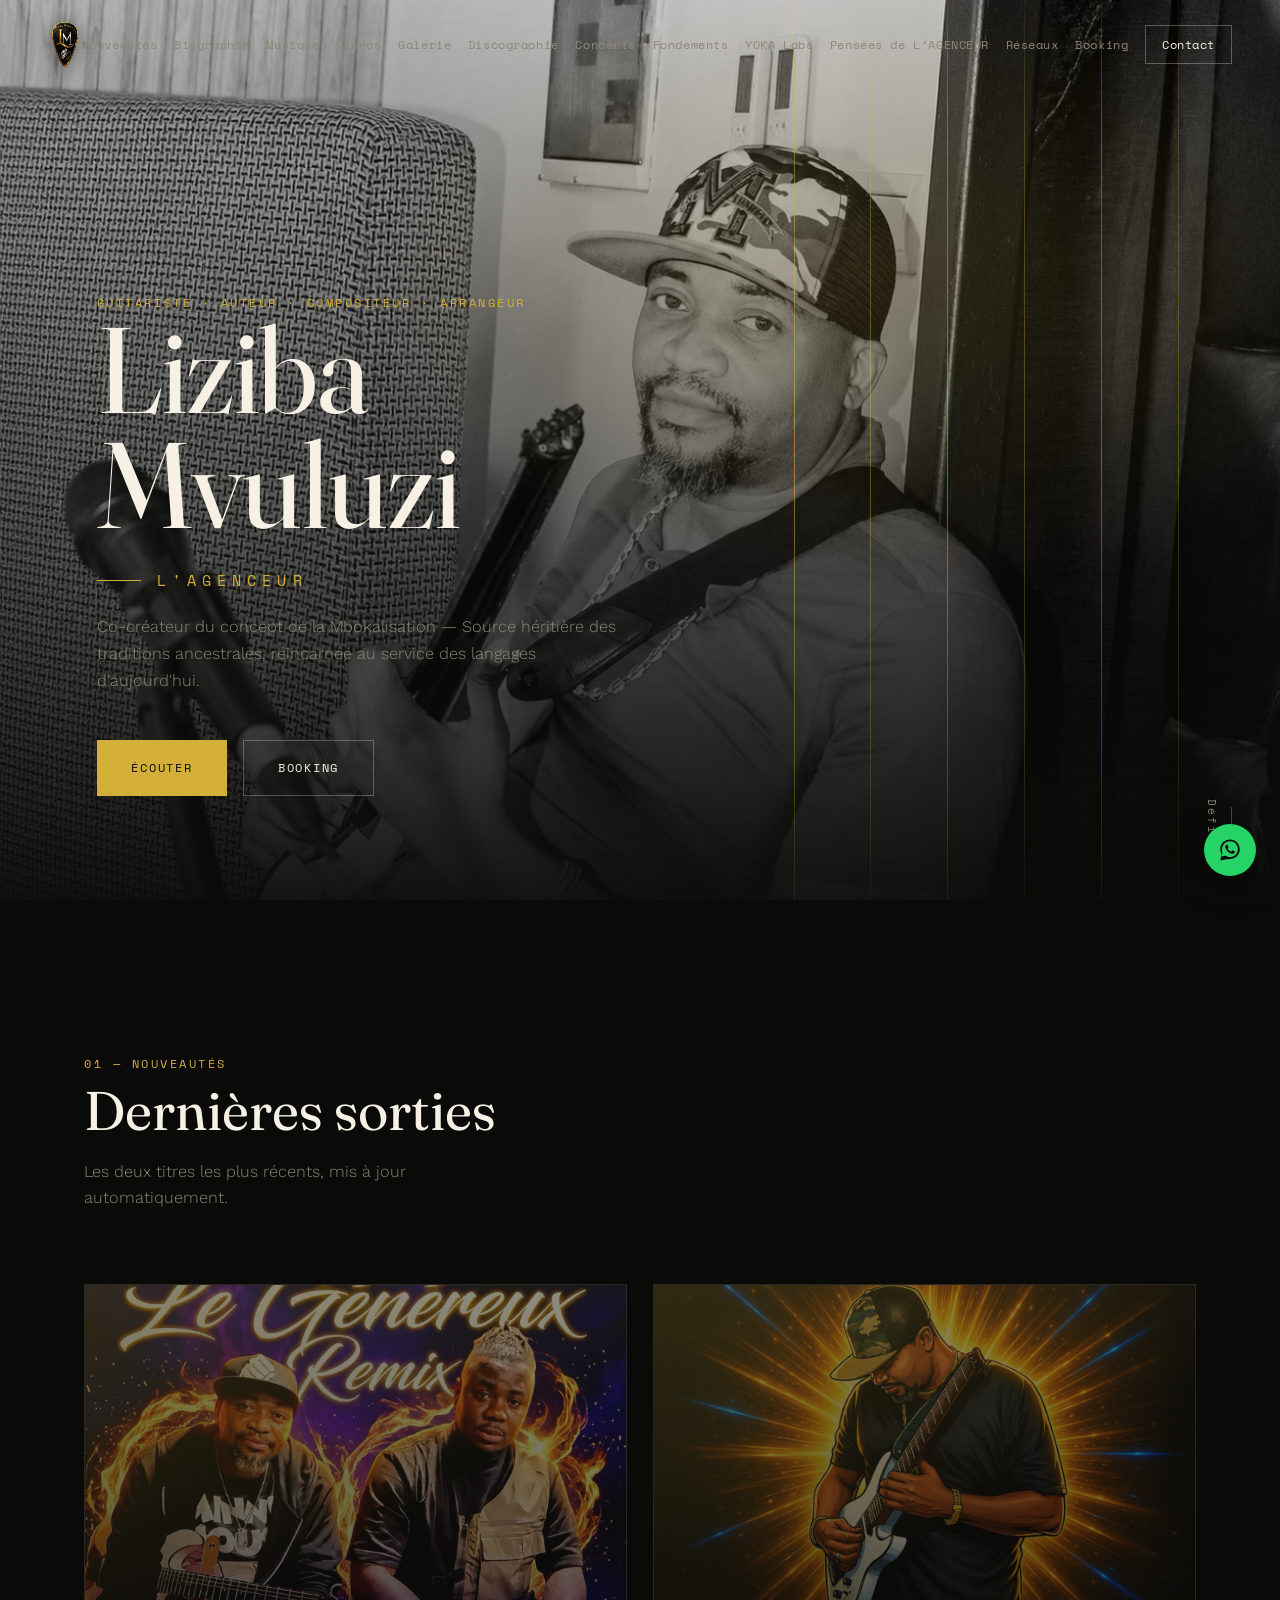
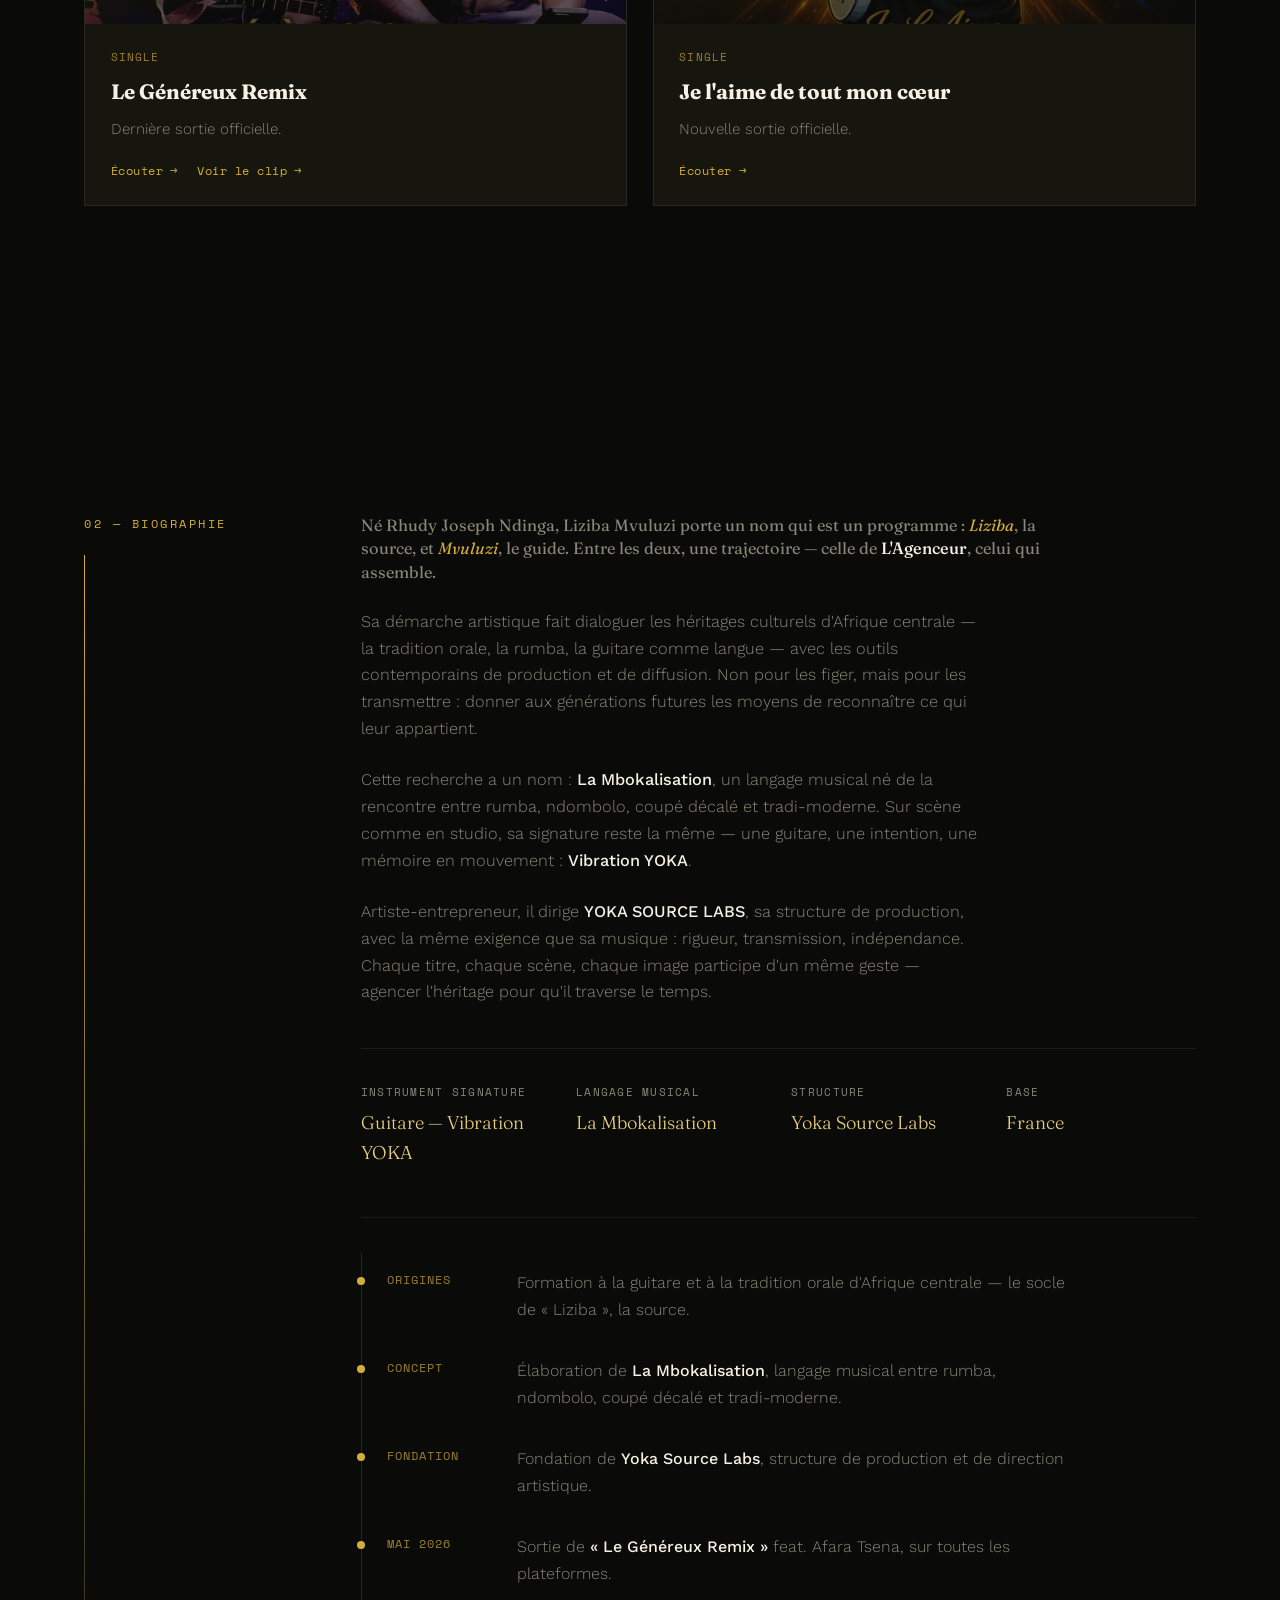
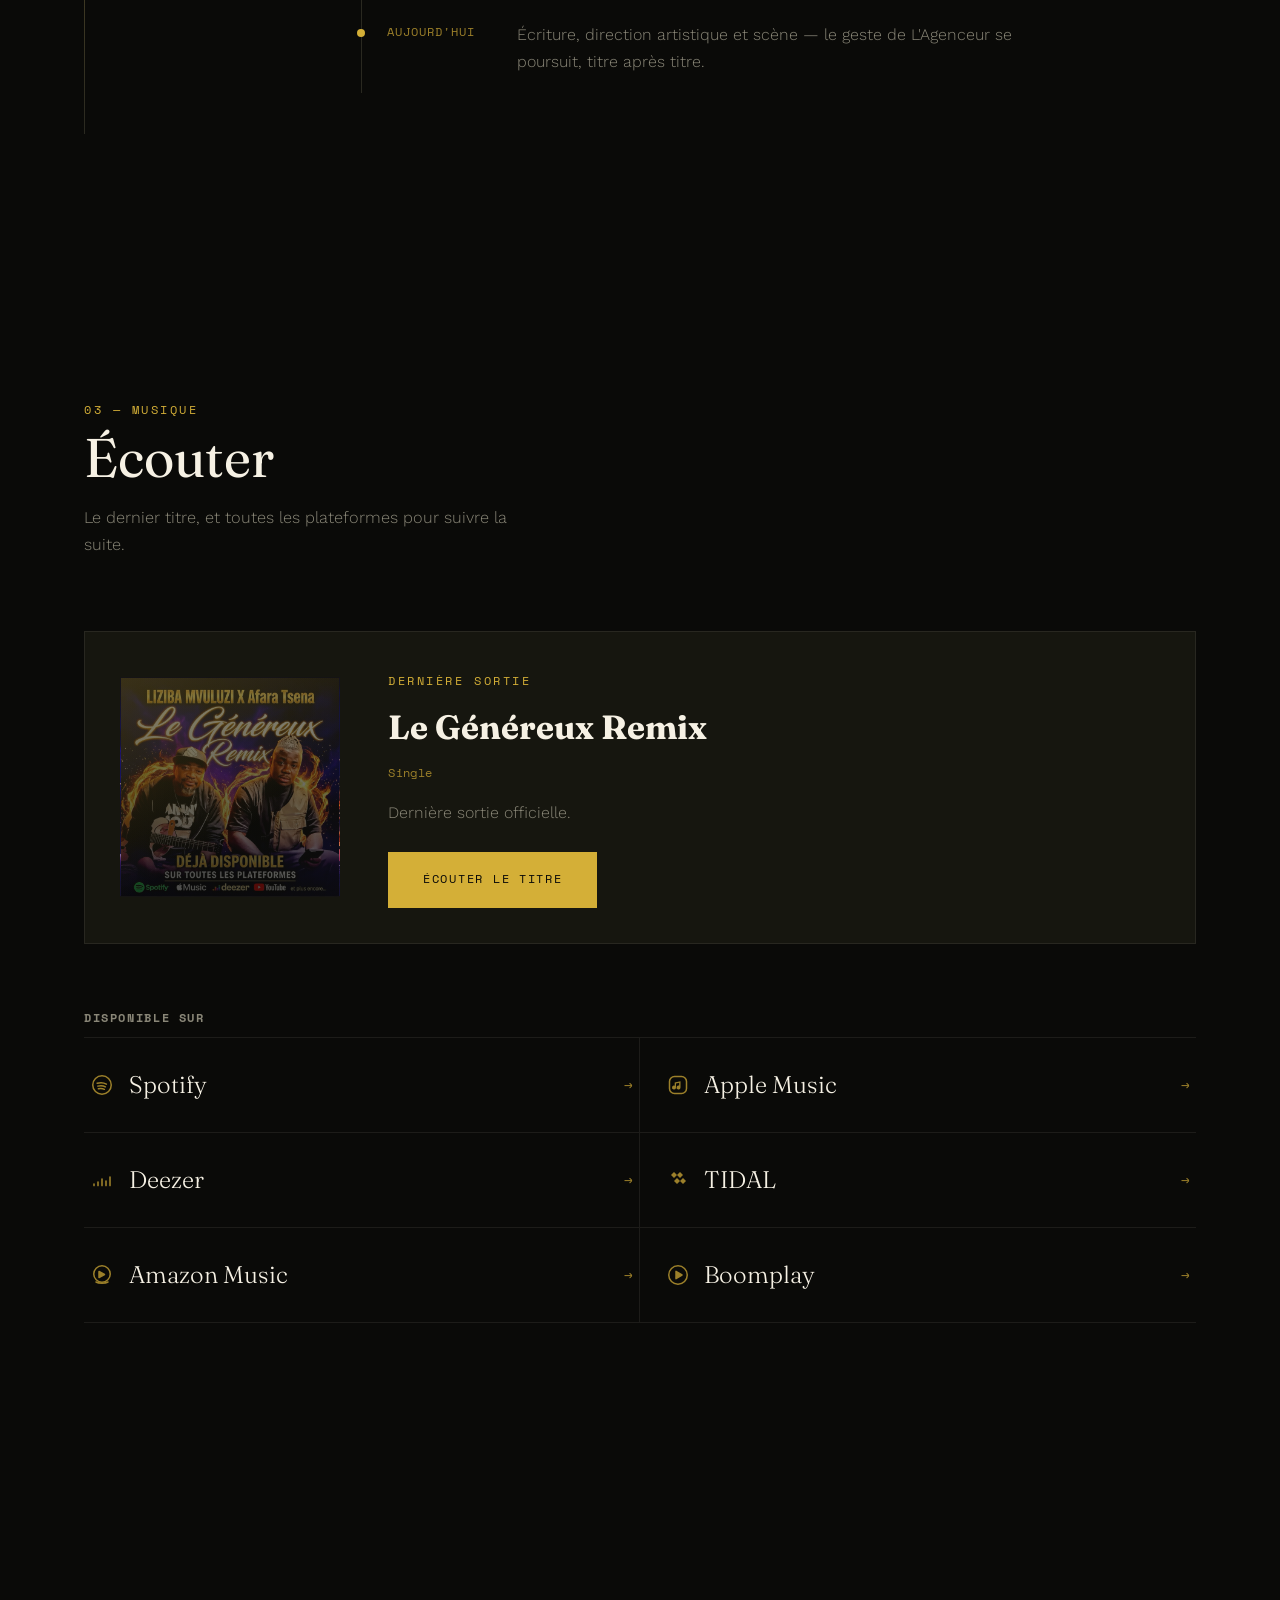
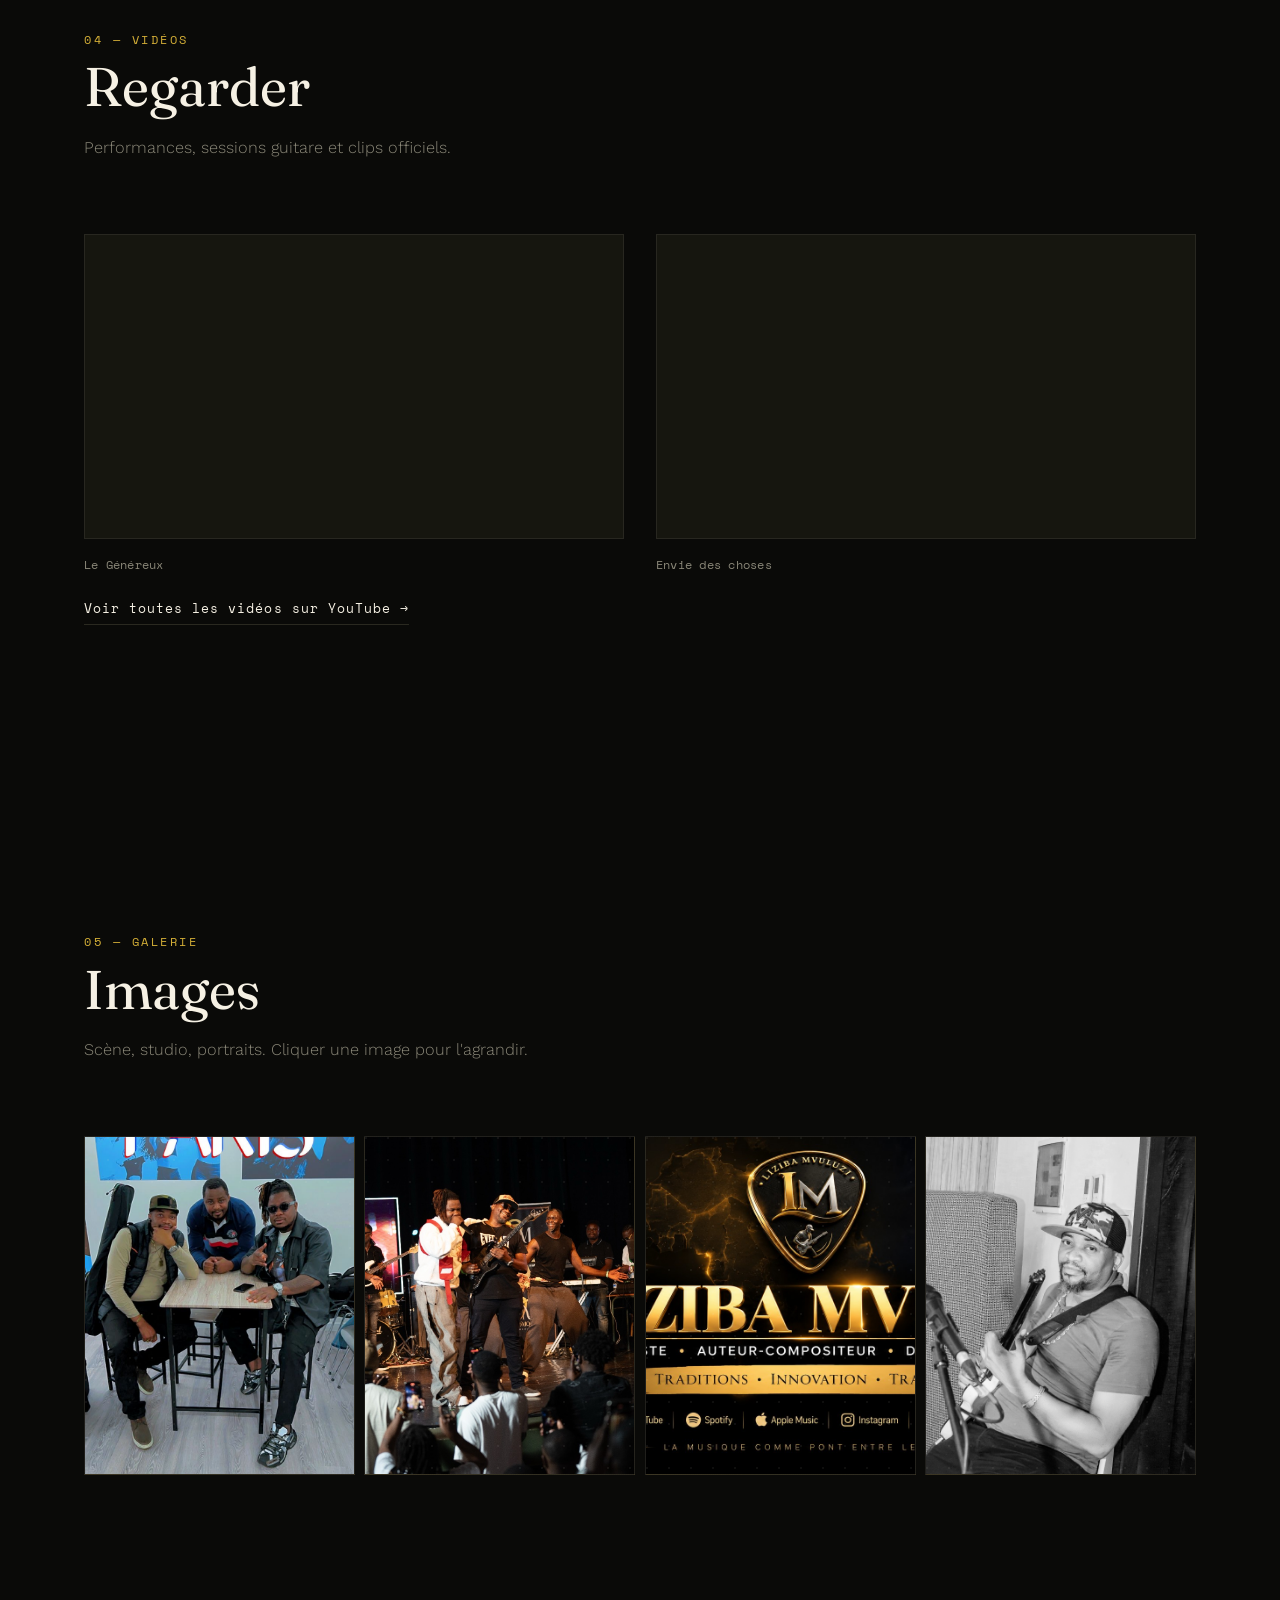
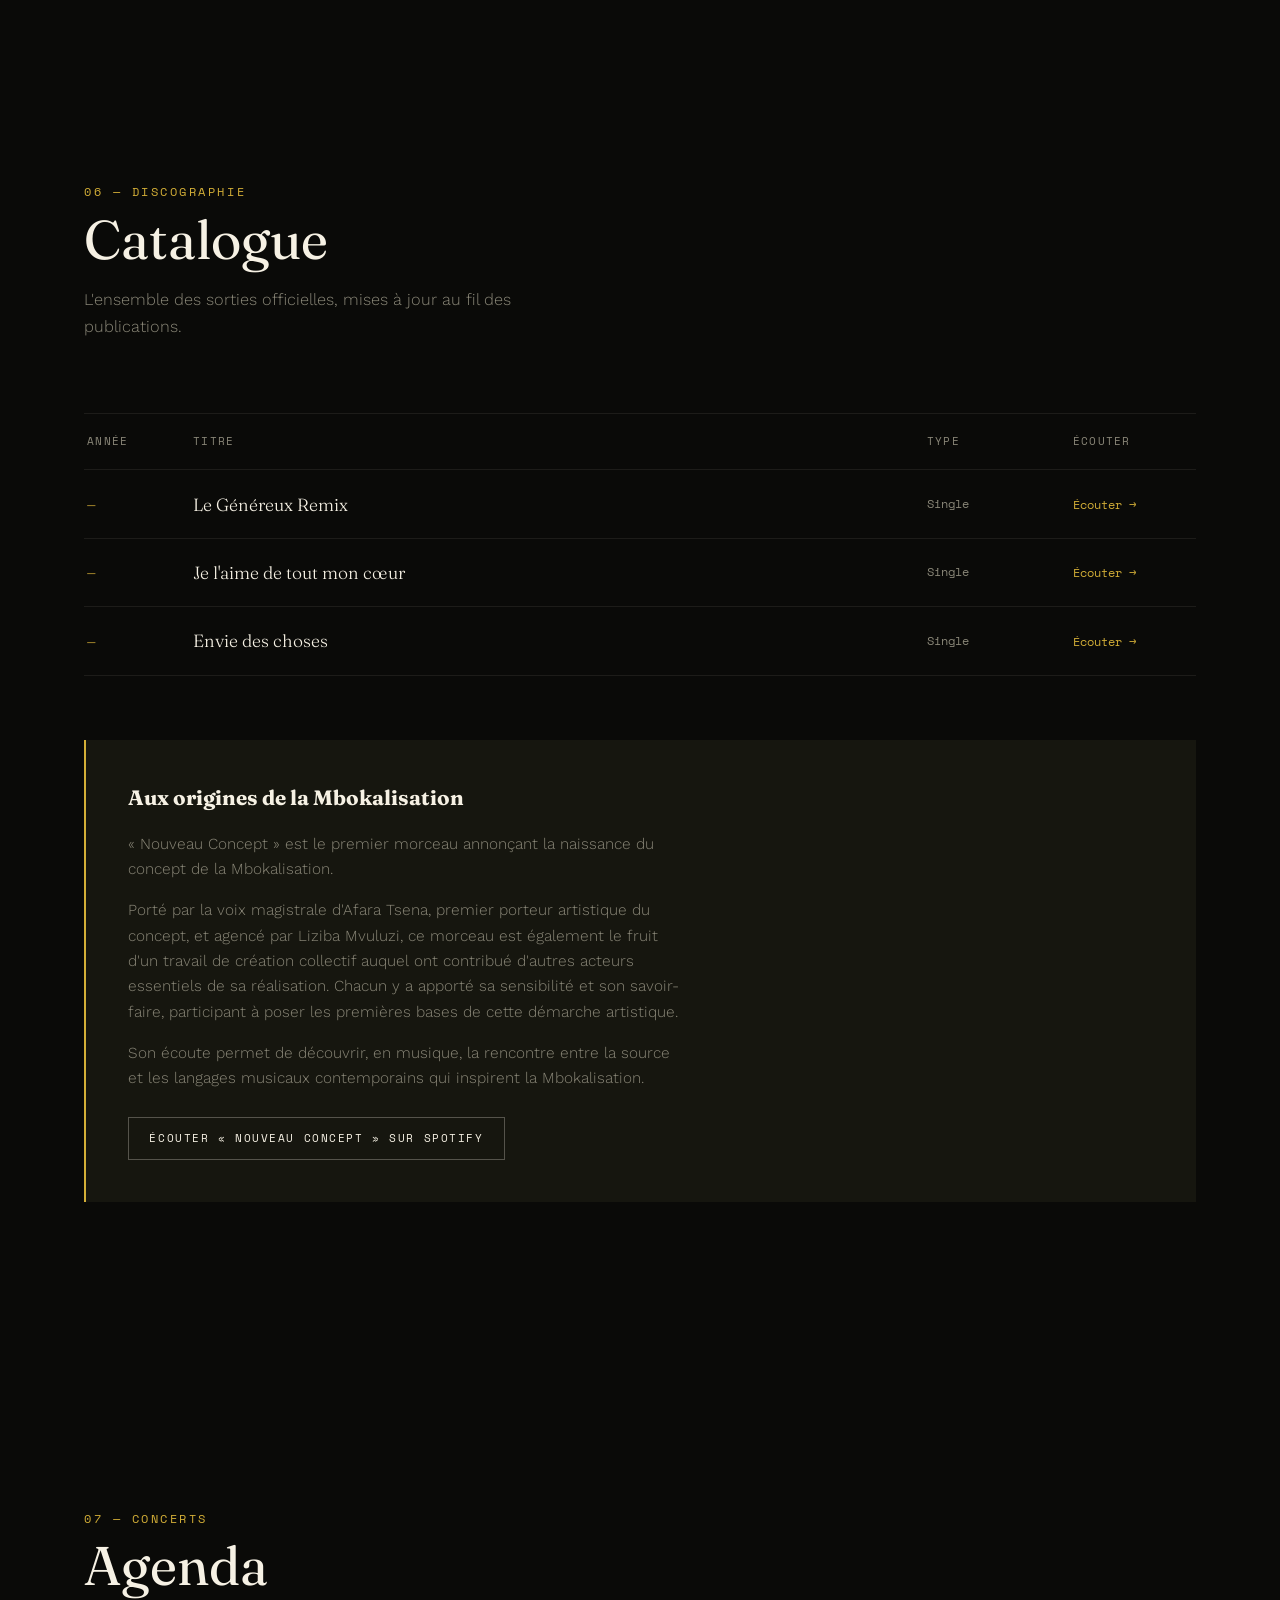
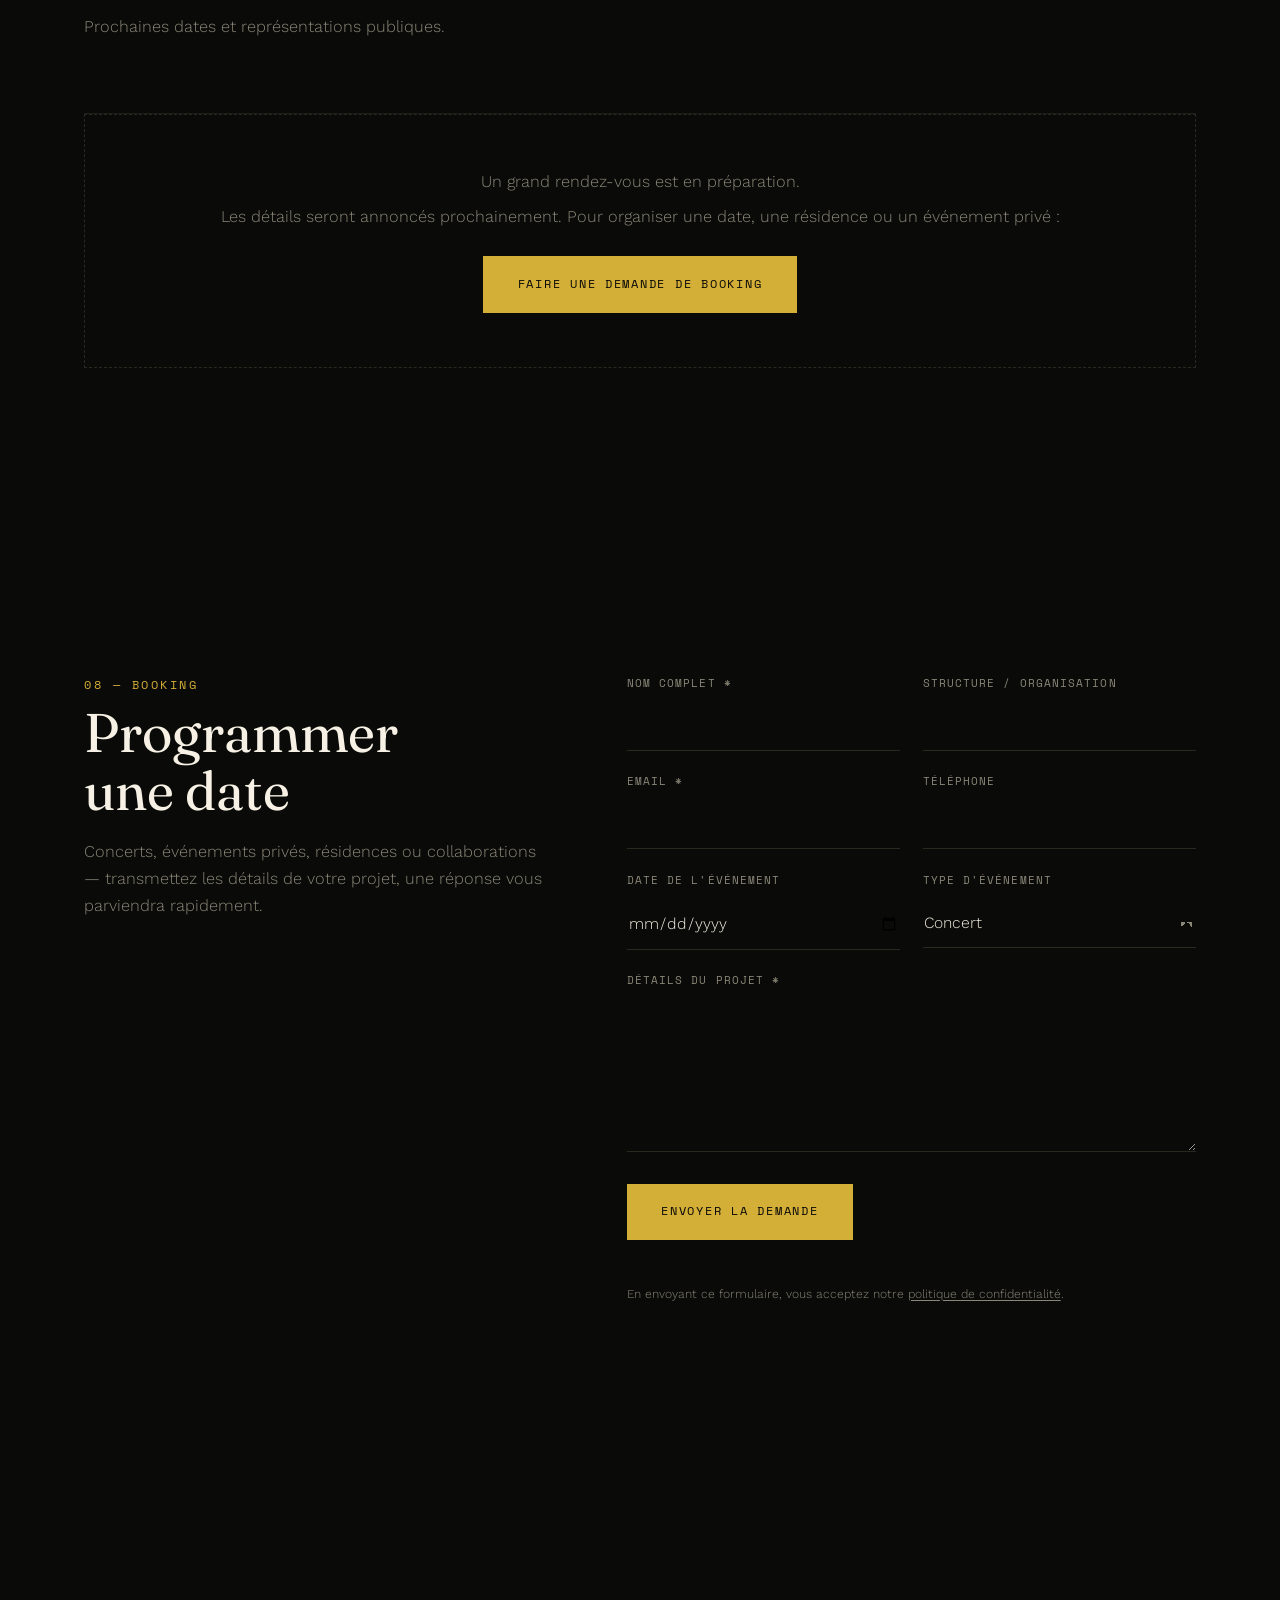
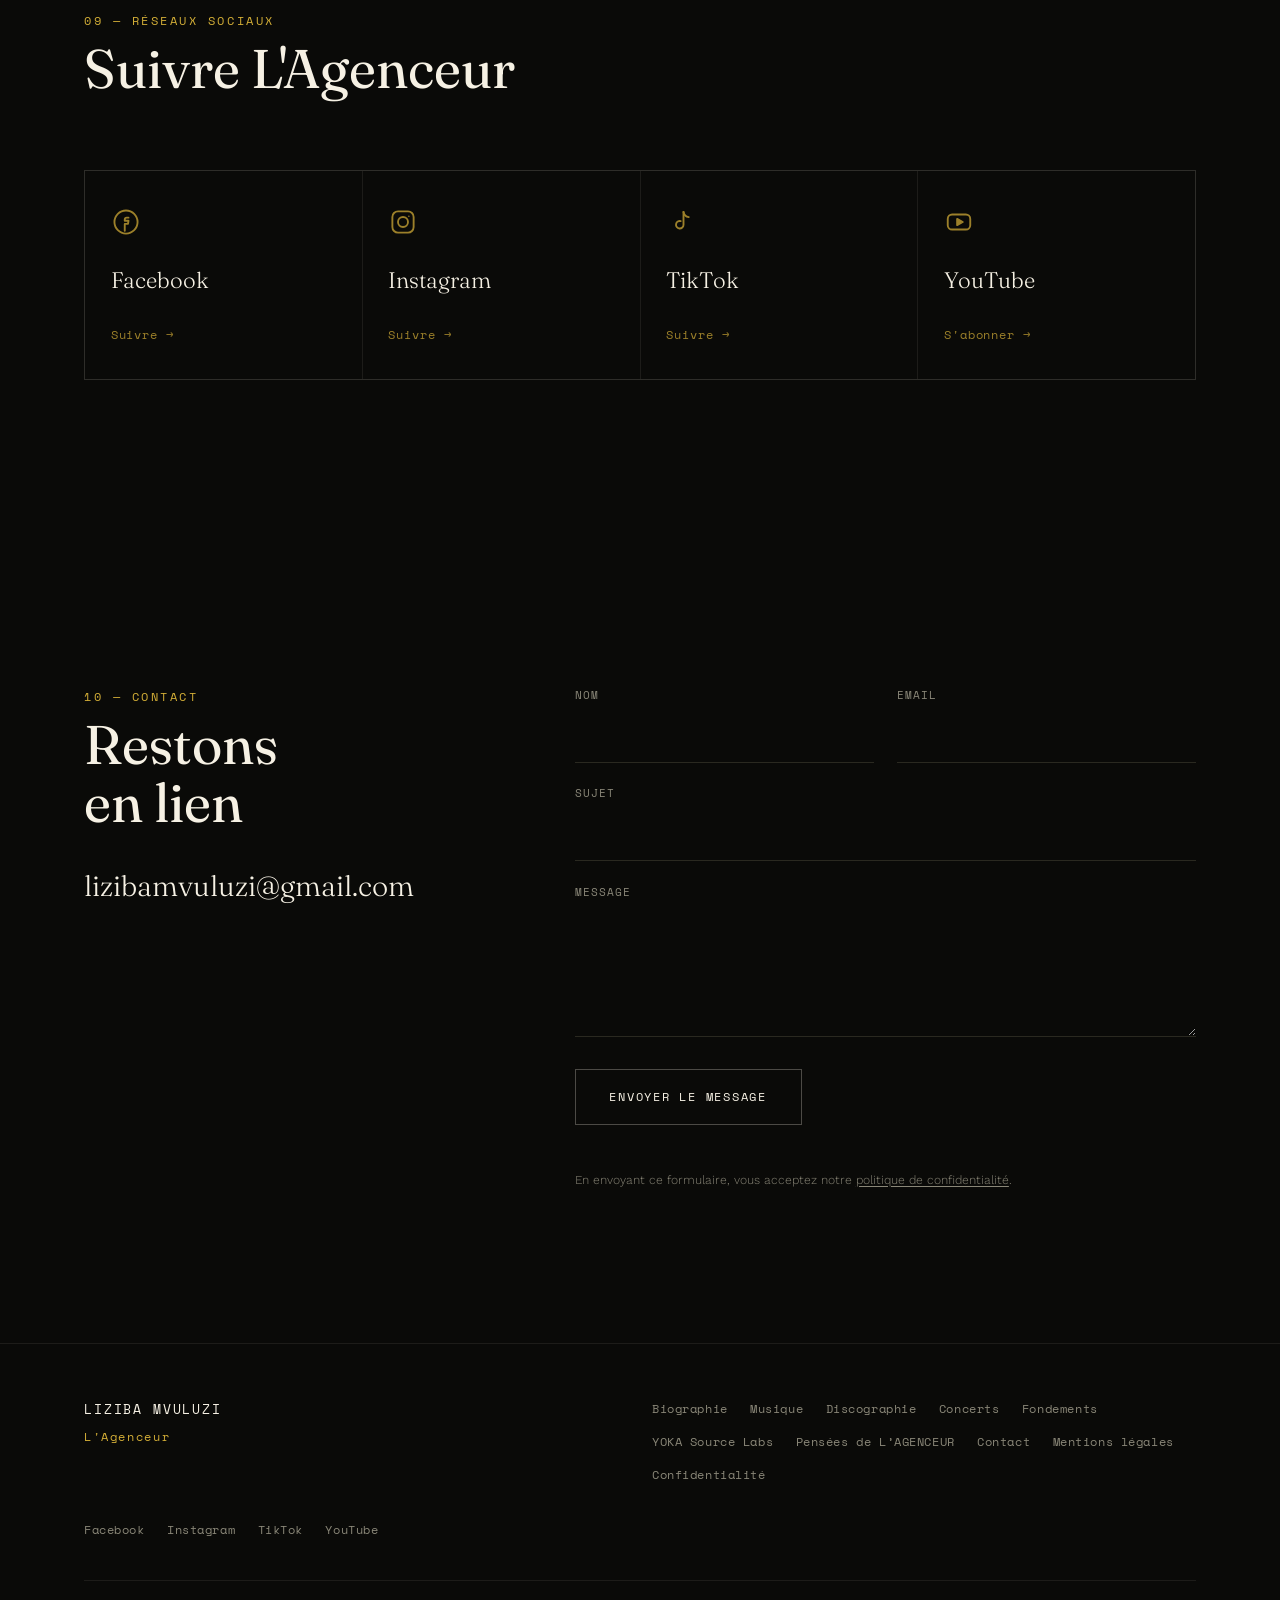
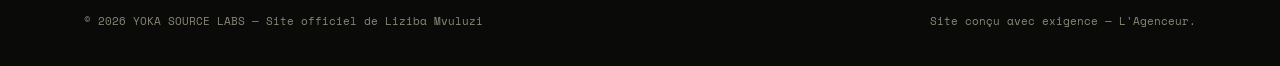
==== commit 64288046: "zip 14 (2)" ====
--- a/index.html
+++ b/index.html
@@ -4,7 +4,7 @@
 <meta charset="UTF-8">
 <meta name="viewport" content="width=device-width, initial-scale=1.0">
 <title>Liziba Mvuluzi — L'Agenceur | Guitariste, Auteur-Compositeur, Arrangeur</title>
-<meta name="description" content="Site officiel de Liziba Mvuluzi (Rhudy Joseph Ndinga), guitariste, auteur-compositeur, arrangeur et créateur de La Mbokalisation. Biographie, musique, vidéos, discographie et concerts.">
+<meta name="description" content="Site officiel de Liziba Mvuluzi (Rhudy Joseph Ndinga), guitariste, auteur-compositeur, arrangeur et co-créateur de la Mbokalisation. Biographie, musique, vidéos, discographie et concerts.">
 <meta name="keywords" content="Liziba Mvuluzi, Rhudy Joseph Ndinga, L'Agenceur, guitariste congolais, rumba congolaise, La Mbokalisation, musique africaine, auteur compositeur arrangeur, booking artiste">
 <meta name="author" content="Liziba Mvuluzi">
 <meta name="robots" content="index, follow, max-image-preview:large">
@@ -15,7 +15,7 @@
 <!-- ===== Open Graph ===== -->
 <meta property="og:type" content="website">
 <meta property="og:title" content="Liziba Mvuluzi — L'Agenceur">
-<meta property="og:description" content="Guitariste, auteur-compositeur, arrangeur. Créateur de La Mbokalisation. Il fait dialoguer les héritages d'Afrique centrale avec les outils contemporains pour transmettre le patrimoine culturel aux générations futures.">
+<meta property="og:description" content="Guitariste, auteur-compositeur, arrangeur. Co-créateur du concept de la Mbokalisation — source héritière des traditions ancestrales, réincarnée au service des langages d'aujourd'hui.">
 <meta property="og:image" content="https://lizibamvuluzi.github.io/liziba-mvuluzi-site/assets/images/social/og-cover.jpg">
 <meta property="og:image:alt" content="Liziba Mvuluzi — L'Agenceur, guitariste et auteur-compositeur">
 <meta property="og:image:width" content="1200">
@@ -27,7 +27,7 @@
 <!-- ===== Twitter Cards ===== -->
 <meta name="twitter:card" content="summary_large_image">
 <meta name="twitter:title" content="Liziba Mvuluzi — L'Agenceur">
-<meta name="twitter:description" content="Guitariste, auteur-compositeur, arrangeur. Créateur de La Mbokalisation.">
+<meta name="twitter:description" content="Guitariste, auteur-compositeur, arrangeur. Co-créateur du concept de la Mbokalisation.">
 <meta name="twitter:image" content="https://lizibamvuluzi.github.io/liziba-mvuluzi-site/assets/images/social/og-cover.jpg">
 <meta name="twitter:image:alt" content="Liziba Mvuluzi — L'Agenceur, guitariste et auteur-compositeur">
 
@@ -58,7 +58,7 @@
   "url": "https://lizibamvuluzi.github.io/liziba-mvuluzi-site/",
   "image": "https://lizibamvuluzi.github.io/liziba-mvuluzi-site/assets/images/social/og-cover.jpg",
   "jobTitle": ["Guitariste", "Auteur-compositeur", "Arrangeur", "Directeur artistique"],
-  "description": "Guitariste, auteur-compositeur et arrangeur. Créateur du langage musical La Mbokalisation, il fait dialoguer les héritages culturels d'Afrique centrale avec les outils contemporains.",
+  "description": "Guitariste, auteur-compositeur et arrangeur. Co-créateur du langage musical La Mbokalisation, il fait dialoguer les héritages culturels d'Afrique centrale avec les outils contemporains.",
   "nationality": "Congolaise",
   "sameAs": [
     "https://www.facebook.com/lizibamvuluzi01",
@@ -120,6 +120,7 @@
       <li><a href="#concerts" data-nav>Concerts</a></li>
       <li><a href="pages/fondements.html">Fondements</a></li>
       <li><a href="pages/yoka-source-labs.html">YOKA Labs</a></li>
+      <li><a href="pages/pensees-de-lagenceur.html">Pensées de L’AGENCEUR</a></li>
       <li><a href="#reseaux" data-nav>Réseaux</a></li>
       <li><a href="#booking" data-nav>Booking</a></li>
       <li><a href="#contact" class="nav__cta" data-nav>Contact</a></li>
@@ -538,6 +539,7 @@
       <a href="#concerts">Concerts</a>
       <a href="pages/fondements.html">Fondements</a>
       <a href="pages/yoka-source-labs.html">YOKA Source Labs</a>
+      <a href="pages/pensees-de-lagenceur.html">Pensées de L’AGENCEUR</a>
       <a href="#contact">Contact</a>
       <a href="pages/mentions-legales.html">Mentions légales</a>
       <a href="pages/politique-confidentialite.html">Confidentialité</a>
--- a/css/style.css
+++ b/css/style.css
@@ -687,6 +687,46 @@
   .manifesto-grid__thread { display: none; }
 }
 
+
+/* ---------- 16bis. Pensées de L’AGENCEUR — essai éditorial ---------- */
+.pensees-page { padding-top: clamp(8rem, 14vw, 11rem); }
+.pensees-grid { display: grid; grid-template-columns: minmax(10rem, 0.25fr) minmax(0, 1fr); gap: clamp(3rem, 8vw, 8rem); align-items: start; }
+.pensees-grid__rail { position: sticky; top: 7rem; align-self: start; }
+.pensees-grid__thread { width: 1px; height: 7rem; margin: 1.5rem 0; background: linear-gradient(180deg, var(--or), transparent); }
+.pensees-toc { display: flex; flex-direction: column; gap: 0.75rem; max-width: 18rem; }
+.pensees-toc a { font-family: var(--font-mono); font-size: 0.68rem; line-height: 1.45; letter-spacing: 0.03em; color: var(--gris); transition: color 0.3s var(--ease); }
+.pensees-toc a:hover { color: var(--or); }
+.pensees-essay { min-width: 0; max-width: 78ch; }
+.pensees-page__header { max-width: 62rem; margin-bottom: clamp(3.5rem, 8vw, 7rem); }
+.pensees-title { font-family: var(--font-display); font-weight: 400; font-size: clamp(3rem, 8vw, 7.2rem); line-height: 0.94; letter-spacing: -0.02em; color: var(--blanc-casse); margin-top: 1rem; }
+.pensees-subtitle { margin-top: 1.6rem; font-family: var(--font-mono); font-size: clamp(0.72rem, 1.2vw, 0.9rem); letter-spacing: 0.16em; color: var(--or); }
+.pensees-lead { max-width: 62ch; margin-top: 1.7rem; font-size: clamp(1.05rem, 1.8vw, 1.25rem); line-height: 1.75; color: var(--blanc-casse); }
+.pensee-section { padding: clamp(2.8rem, 6vw, 5rem) 0; border-top: 1px solid var(--ligne); scroll-margin-top: 7rem; }
+.pensee-section:first-child { border-top: 0; padding-top: 0; }
+.pensee-index { display: block; font-family: var(--font-mono); font-size: 0.68rem; letter-spacing: 0.08em; line-height: 1.5; color: var(--or); text-transform: uppercase; }
+.pensee-section h2 { max-width: 20ch; margin: 0.9rem 0 1.8rem; font-family: var(--font-display); font-size: clamp(2rem, 4vw, 3.4rem); font-weight: 400; line-height: 1.05; color: var(--blanc-casse); }
+.pensee-section p { max-width: 68ch; margin-bottom: 1.35rem; color: var(--gris); font-size: clamp(1rem, 1.4vw, 1.08rem); line-height: 1.9; }
+.pensee-quote { margin: clamp(2rem, 5vw, 3.5rem) 0; padding: 1.3rem 0 1.3rem clamp(1.2rem, 3vw, 2rem); border-left: 1px solid var(--or); max-width: 66ch; font-family: var(--font-display); font-size: clamp(1.35rem, 2.8vw, 2rem); font-weight: 400; line-height: 1.45; color: var(--blanc-casse); }
+.pensee-quote--small { max-width: 40ch; font-size: clamp(1.2rem, 2.3vw, 1.7rem); }
+.pensee-quote--final { font-size: clamp(1.6rem, 3.5vw, 2.6rem); margin-top: 2rem; }
+.pensee-section--stars { position: relative; }
+.pensee-section--stars::after { content: "✦  ·  ✦  ·  ✦"; display: block; margin-top: 2rem; font-family: var(--font-mono); letter-spacing: 0.7em; color: var(--or); opacity: 0.45; }
+.pensee-section--coda { padding-bottom: 1rem; }
+.pensees-signature { margin-top: clamp(3rem, 7vw, 6rem); padding: 2rem 0 0; border-top: 1px solid var(--or); font-family: var(--font-display); font-size: clamp(1.2rem, 2vw, 1.5rem); line-height: 1.65; color: var(--blanc-casse); }
+.pensees-signature .eyebrow { margin-bottom: 1rem; }
+@media (max-width: 900px) {
+  .pensees-grid { grid-template-columns: 1fr; gap: 2rem; }
+  .pensees-grid__rail { position: static; }
+  .pensees-grid__thread { display: none; }
+  .pensees-toc { display: grid; grid-template-columns: repeat(2, minmax(0, 1fr)); max-width: none; padding-bottom: 1rem; border-bottom: 1px solid var(--ligne); }
+}
+@media (max-width: 560px) {
+  .pensees-page { padding-top: 7.5rem; }
+  .pensees-toc { grid-template-columns: 1fr; gap: 0.65rem; }
+  .pensee-section p { line-height: 1.8; }
+  .pensee-quote { padding-left: 1rem; }
+}
+
 /* ---------- 17. Pages secondaires (légal, 404) ---------- */
 .legal-page { padding-top: clamp(8rem, 14vw, 11rem); }
 .legal-page__header { max-width: 72ch; margin-bottom: clamp(2.5rem, 6vw, 4rem); }
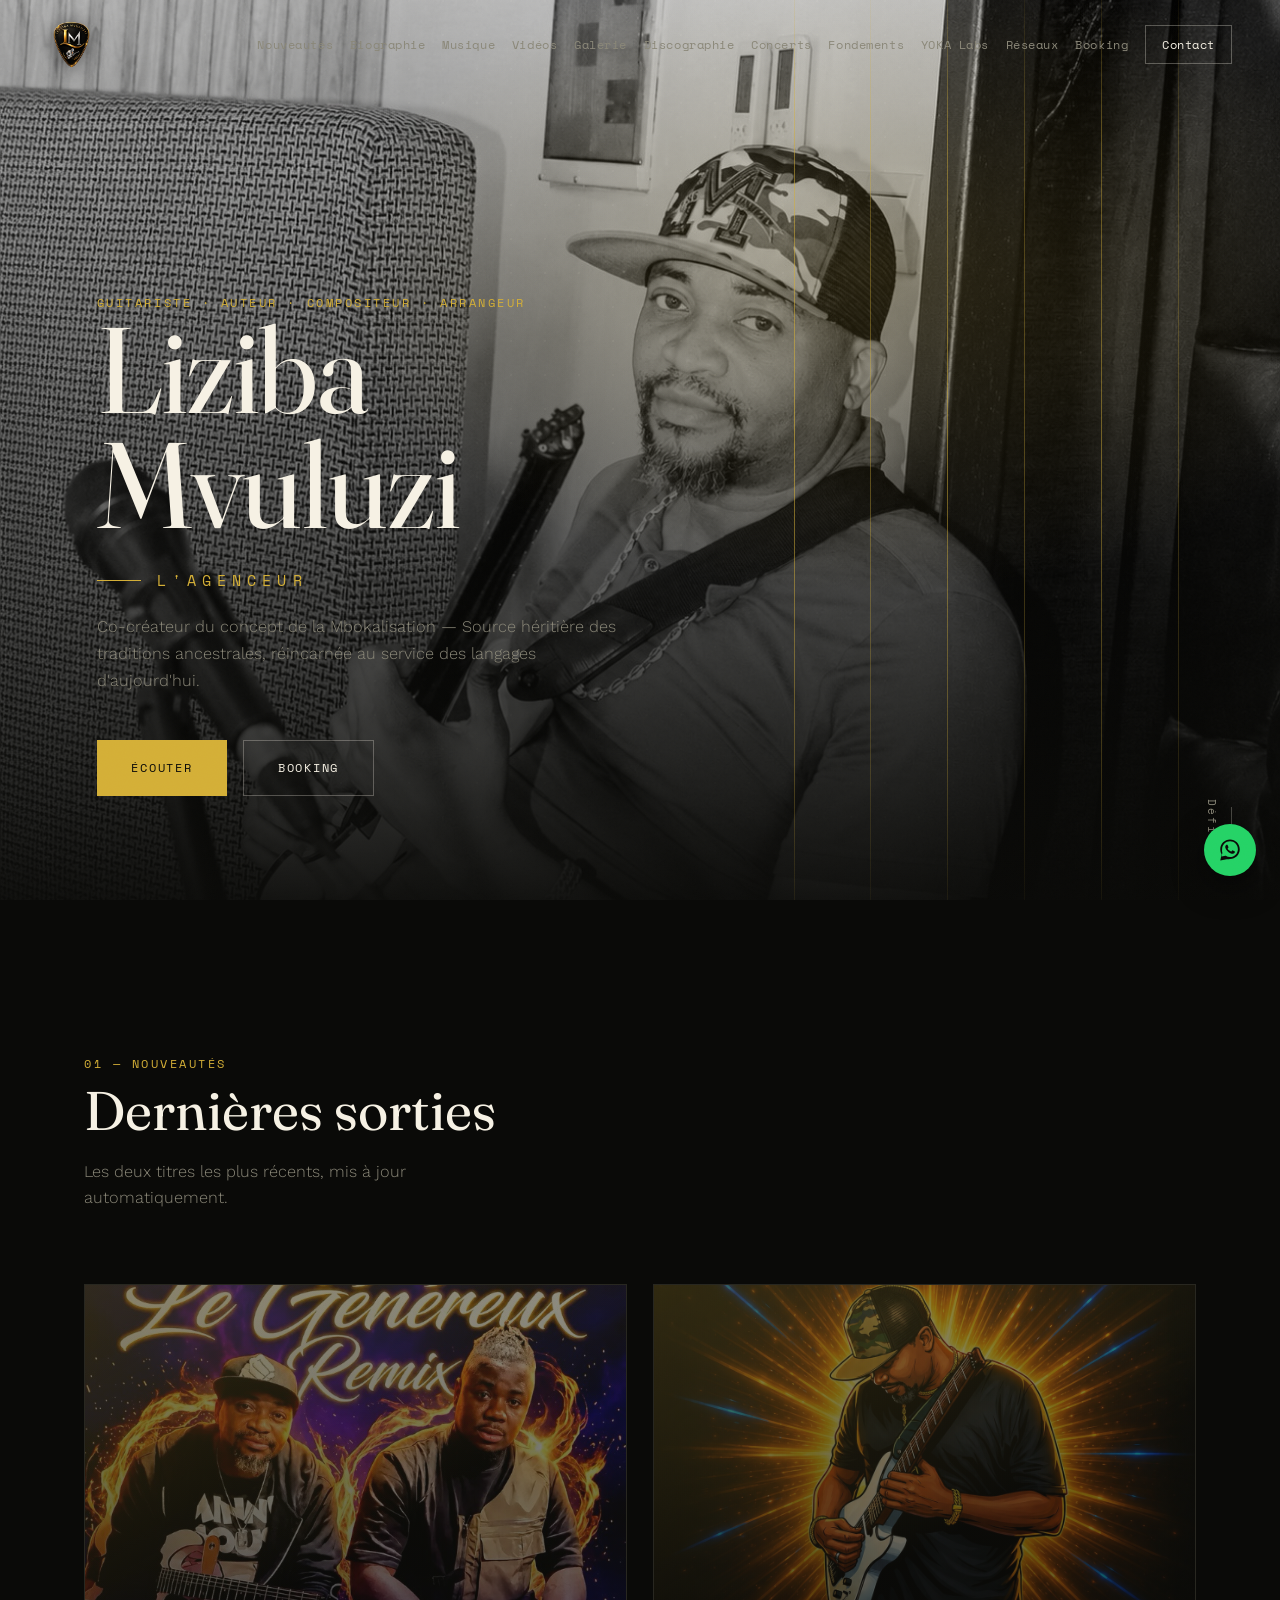
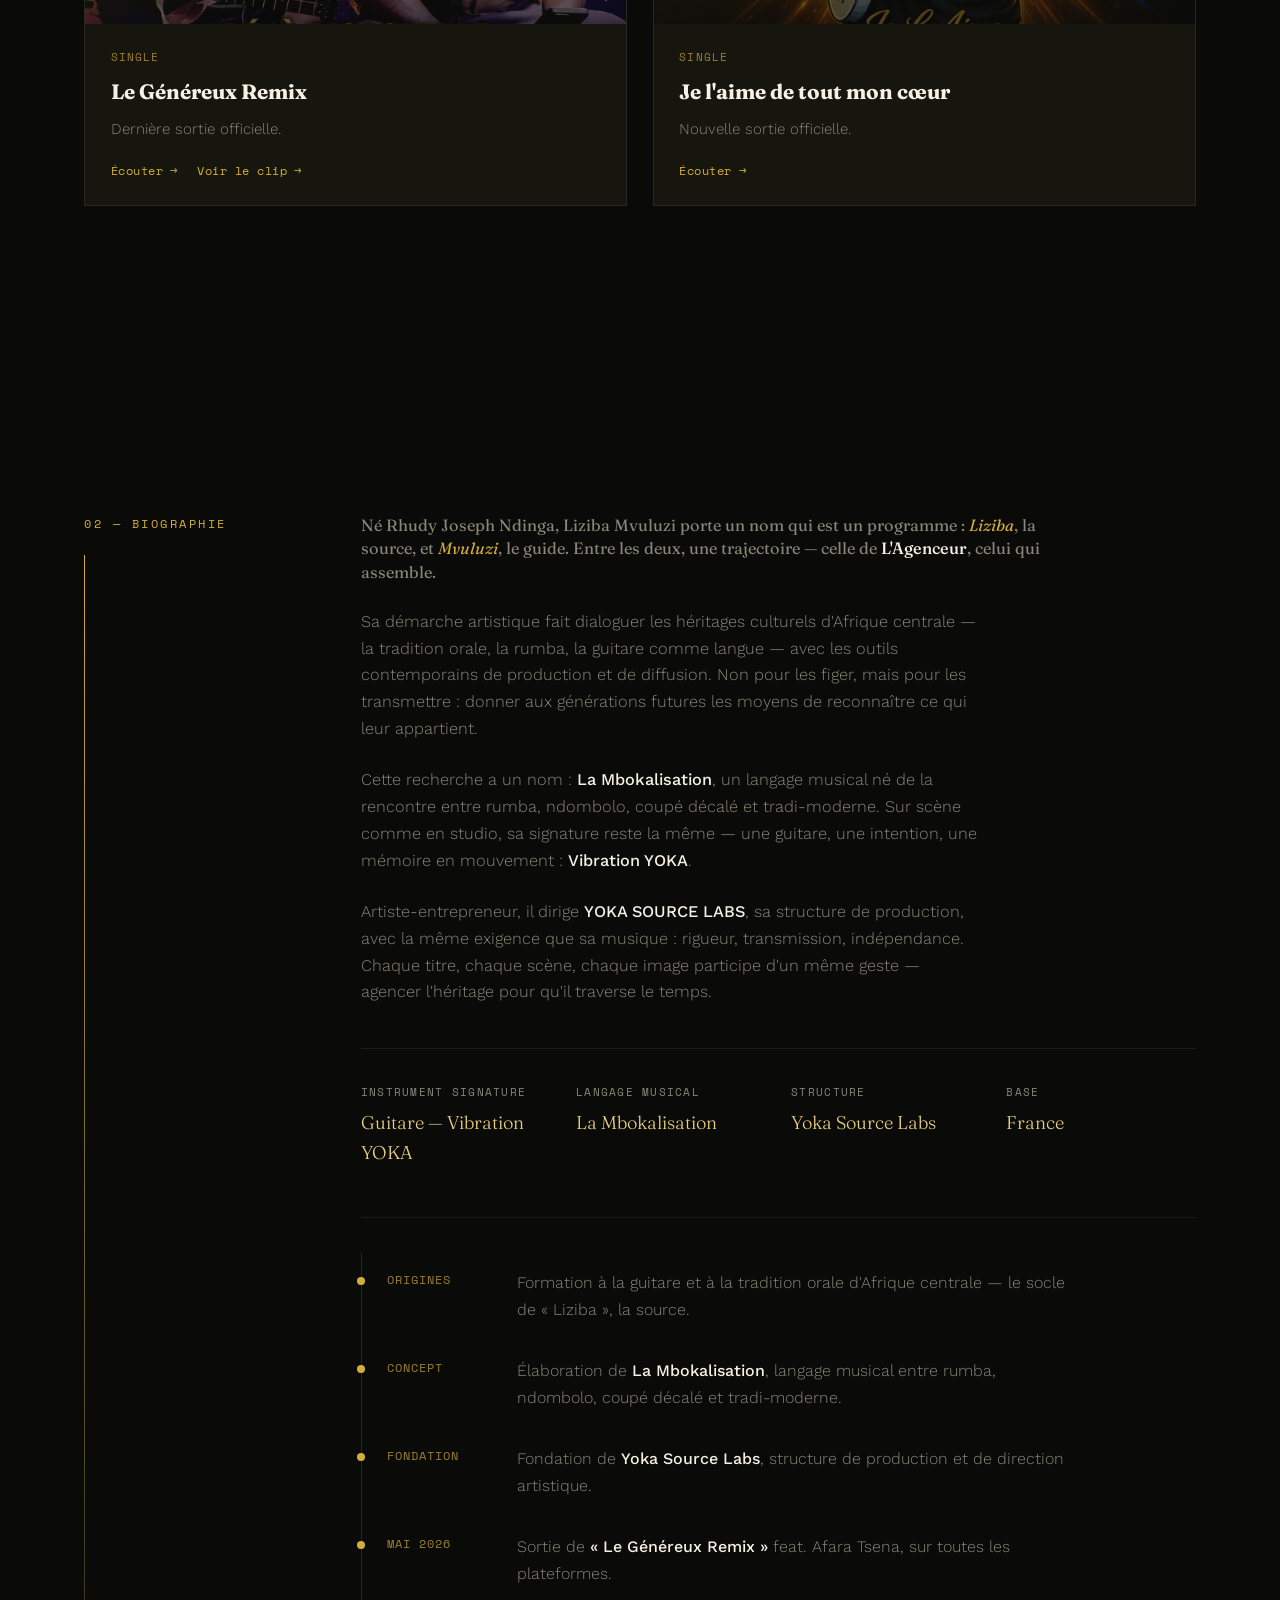
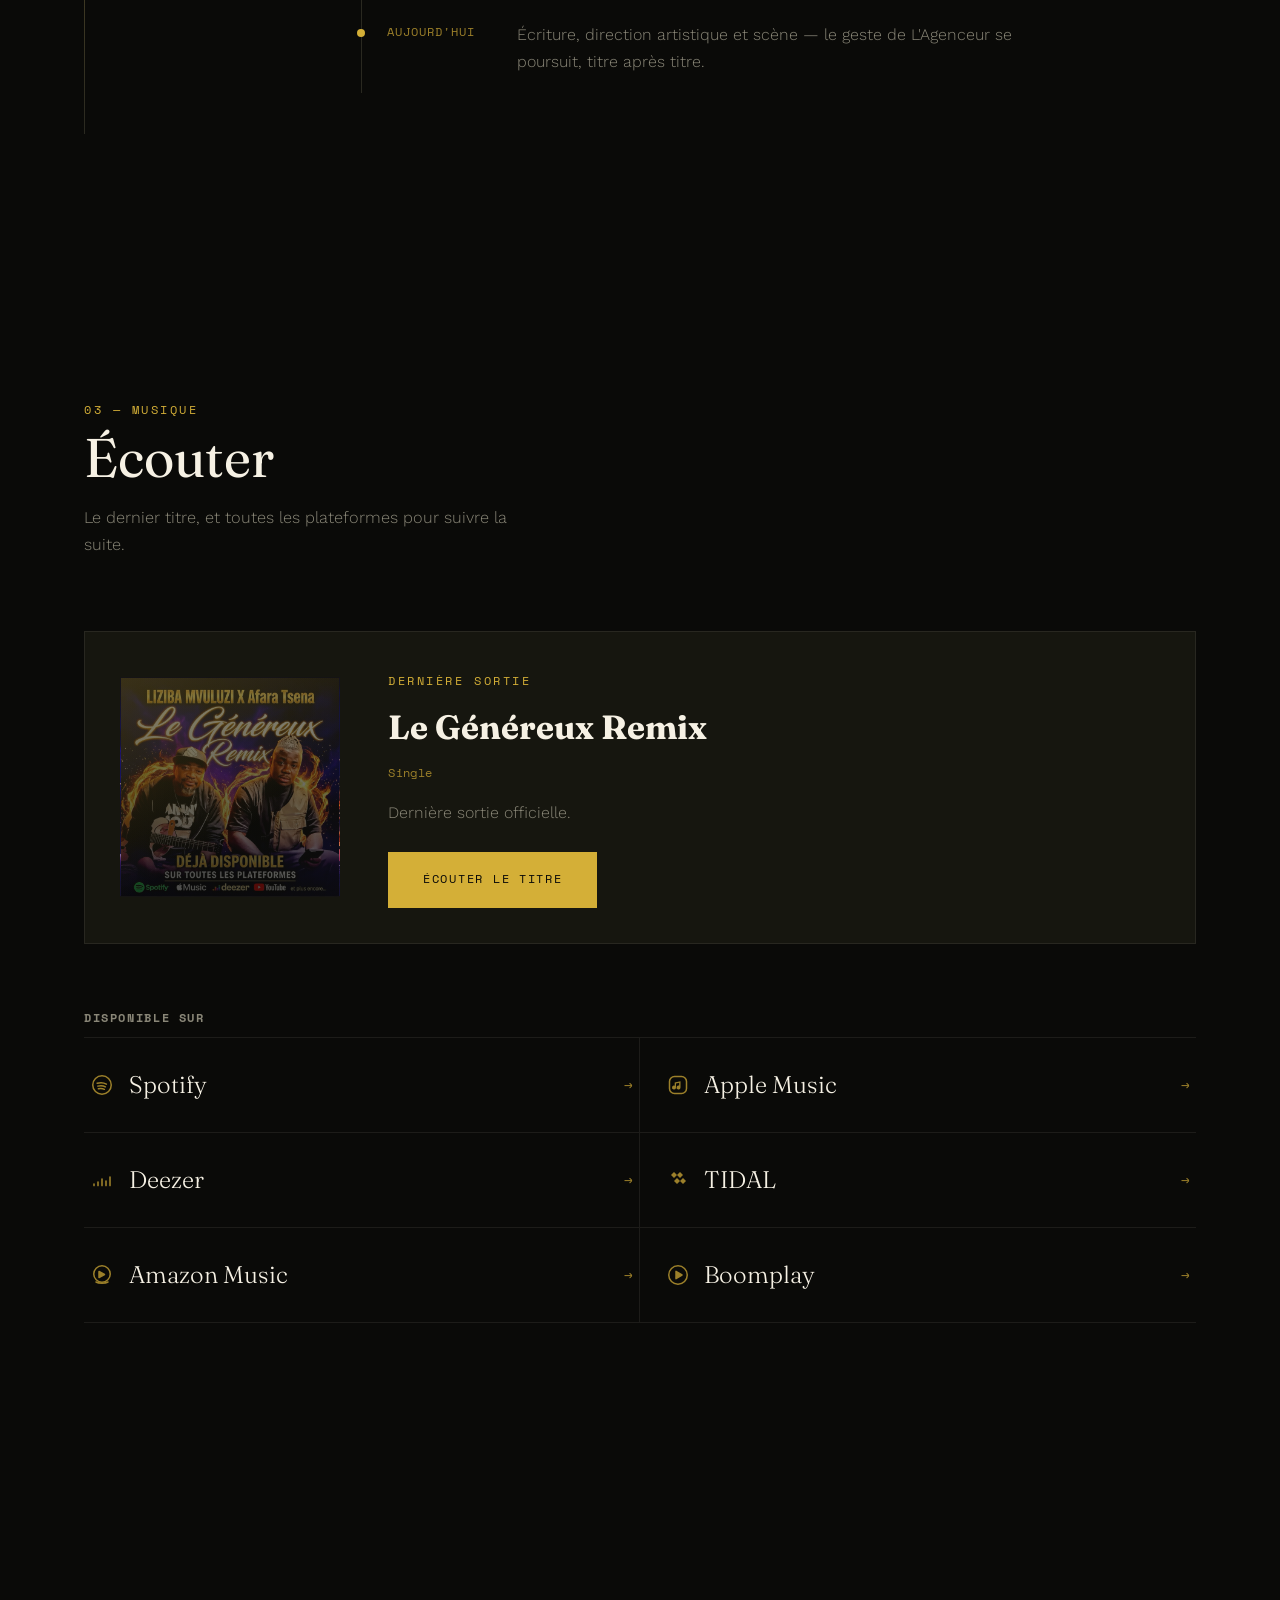
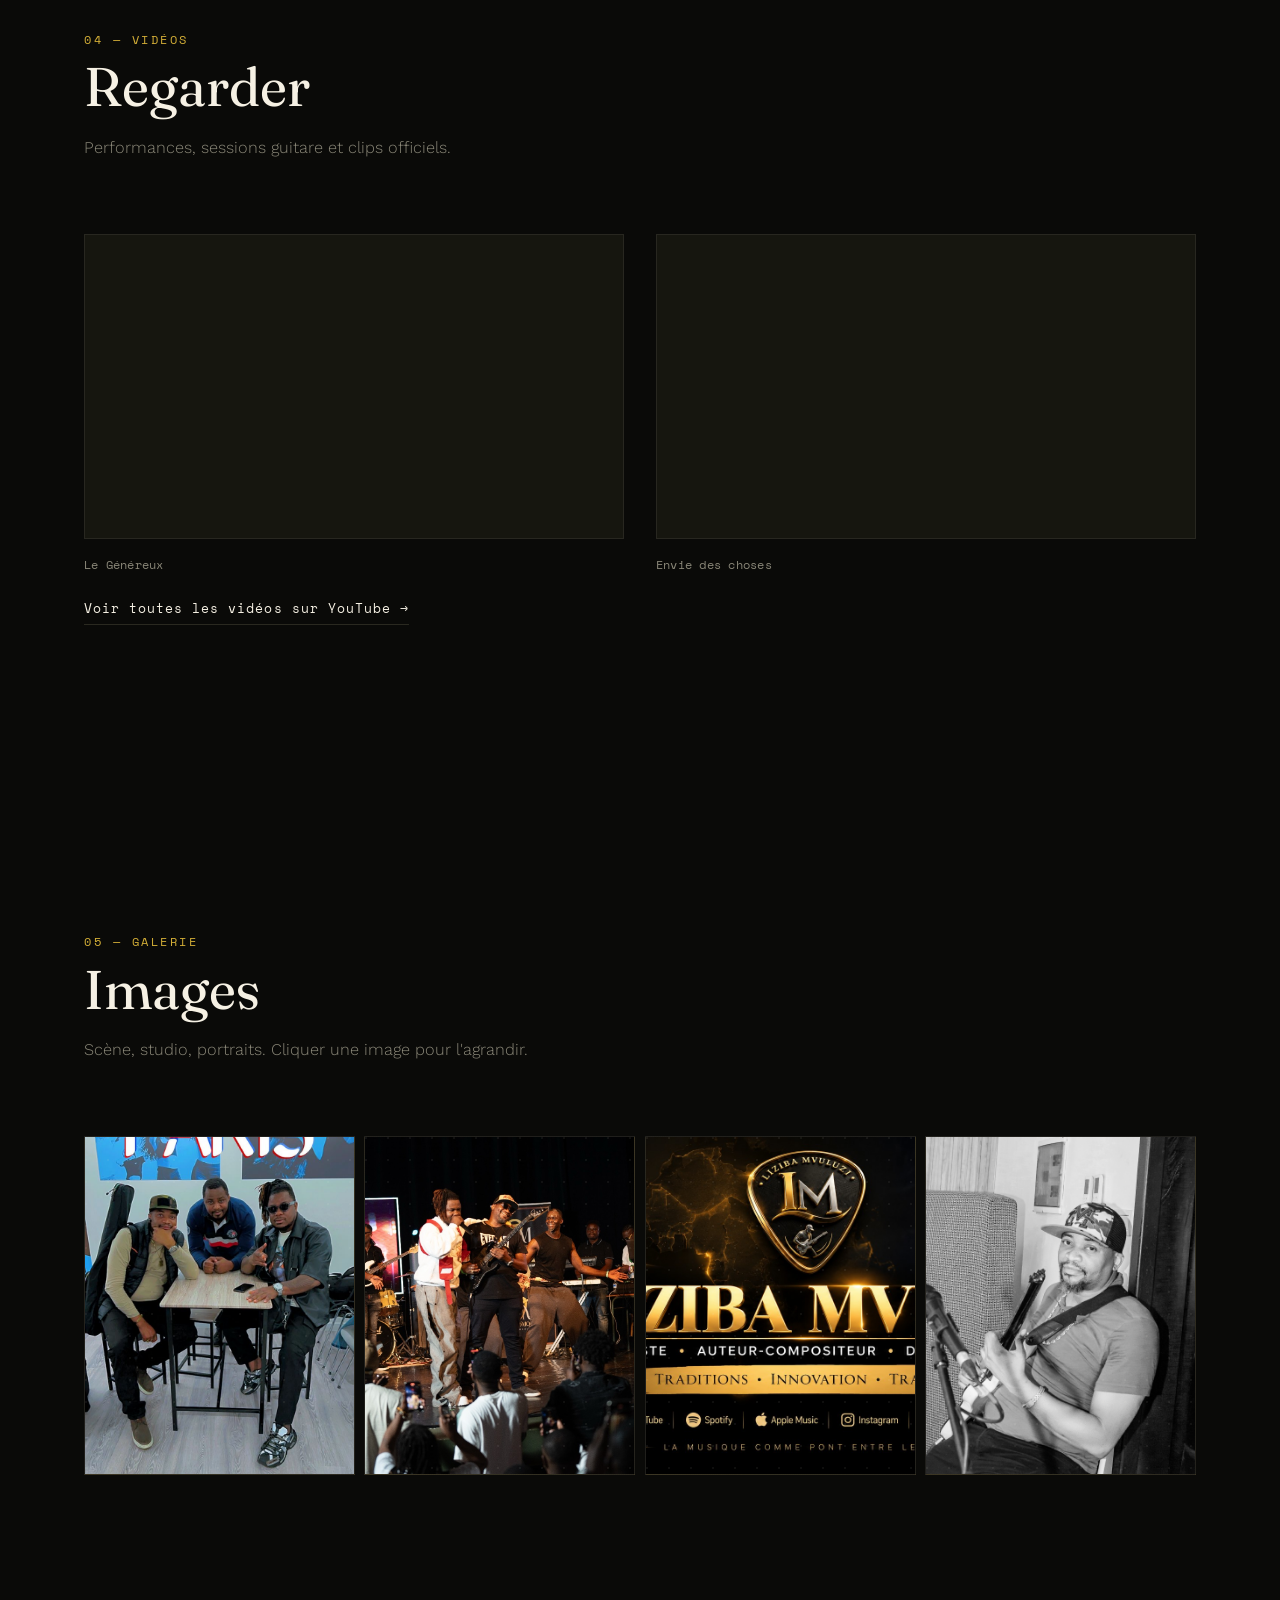
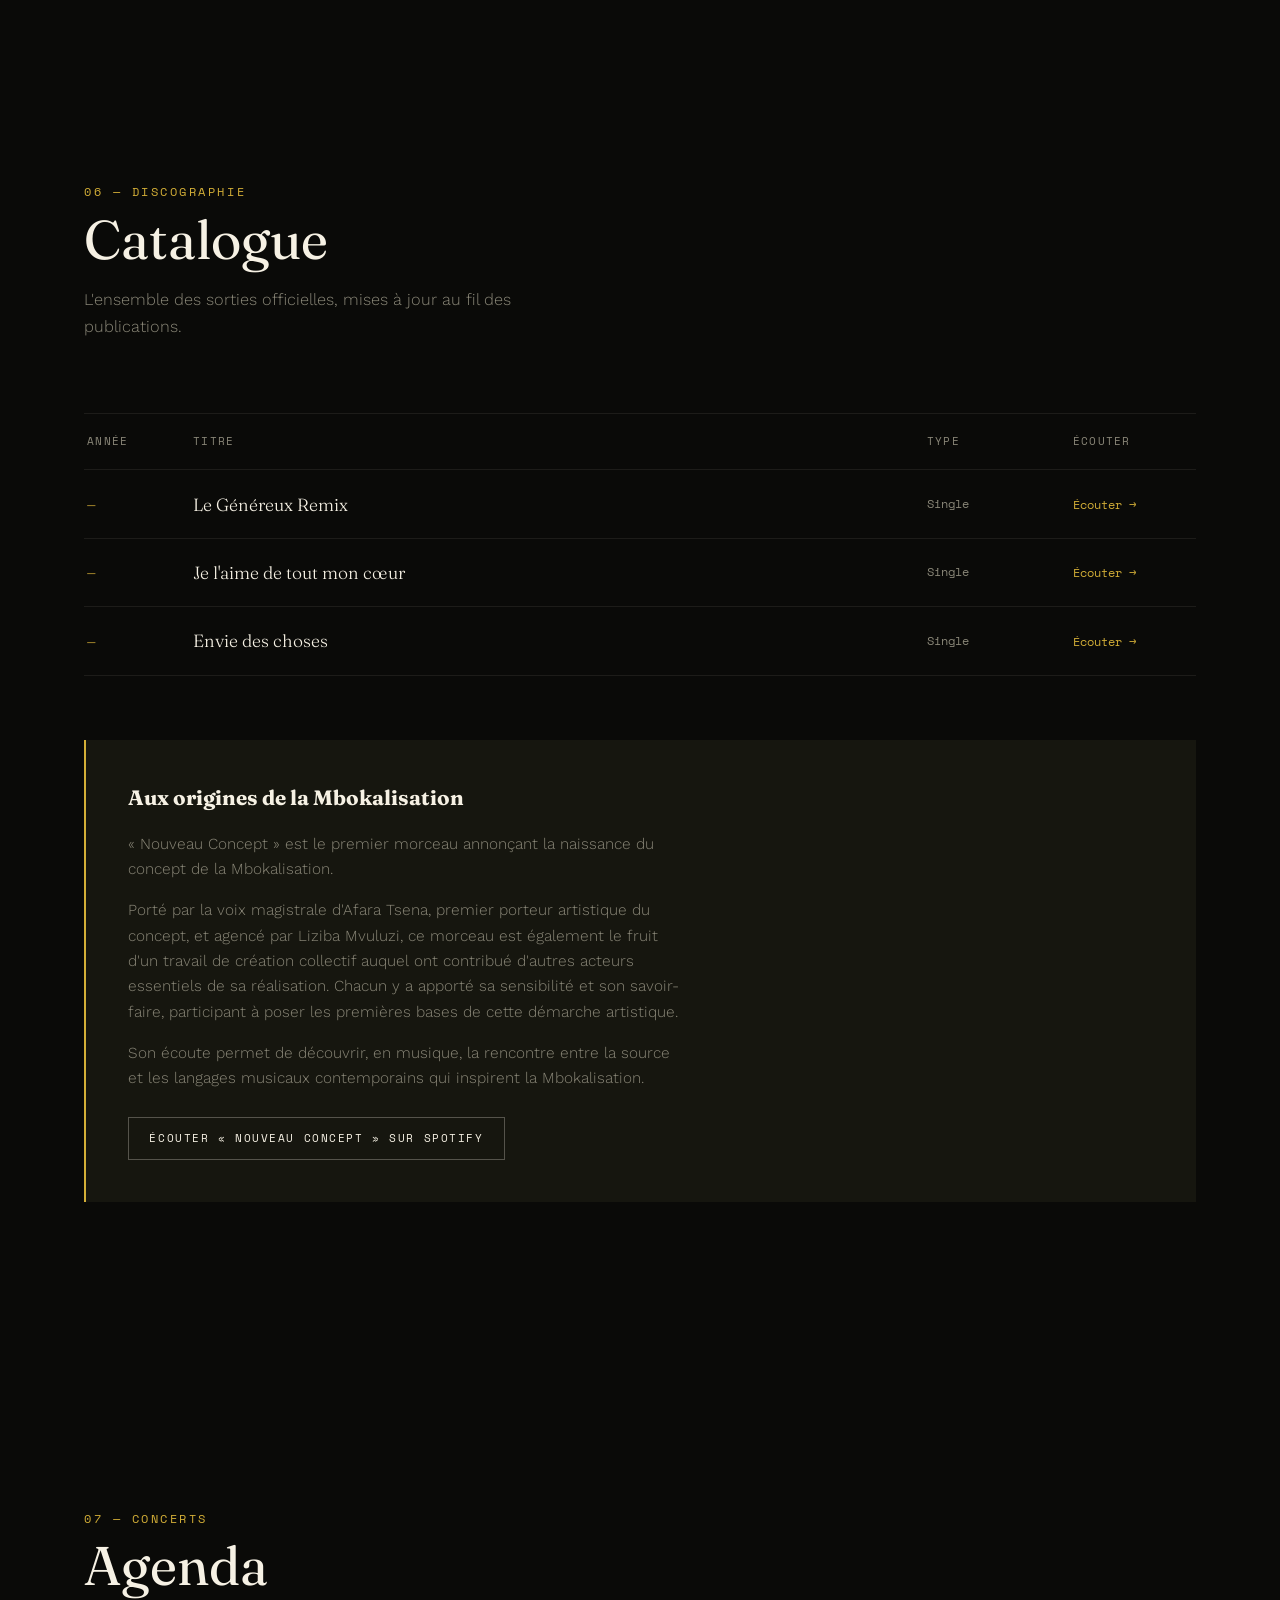
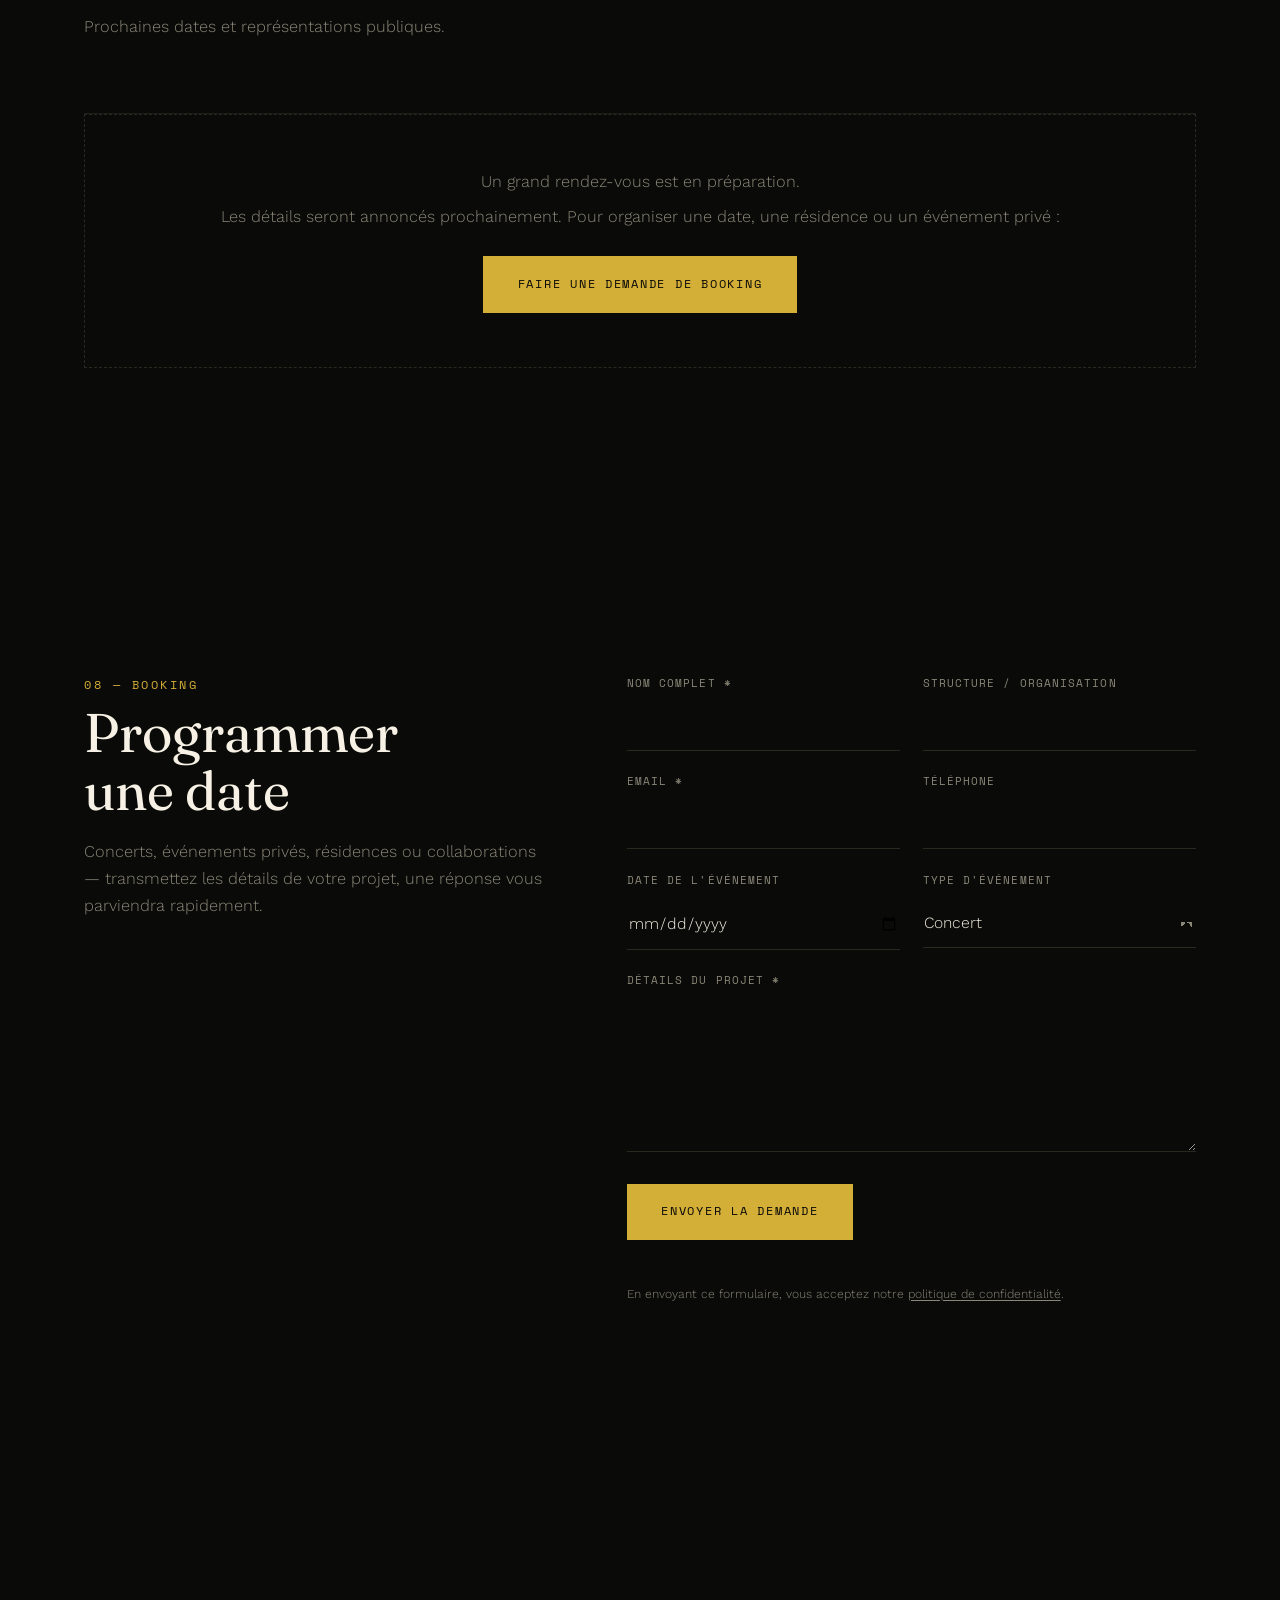
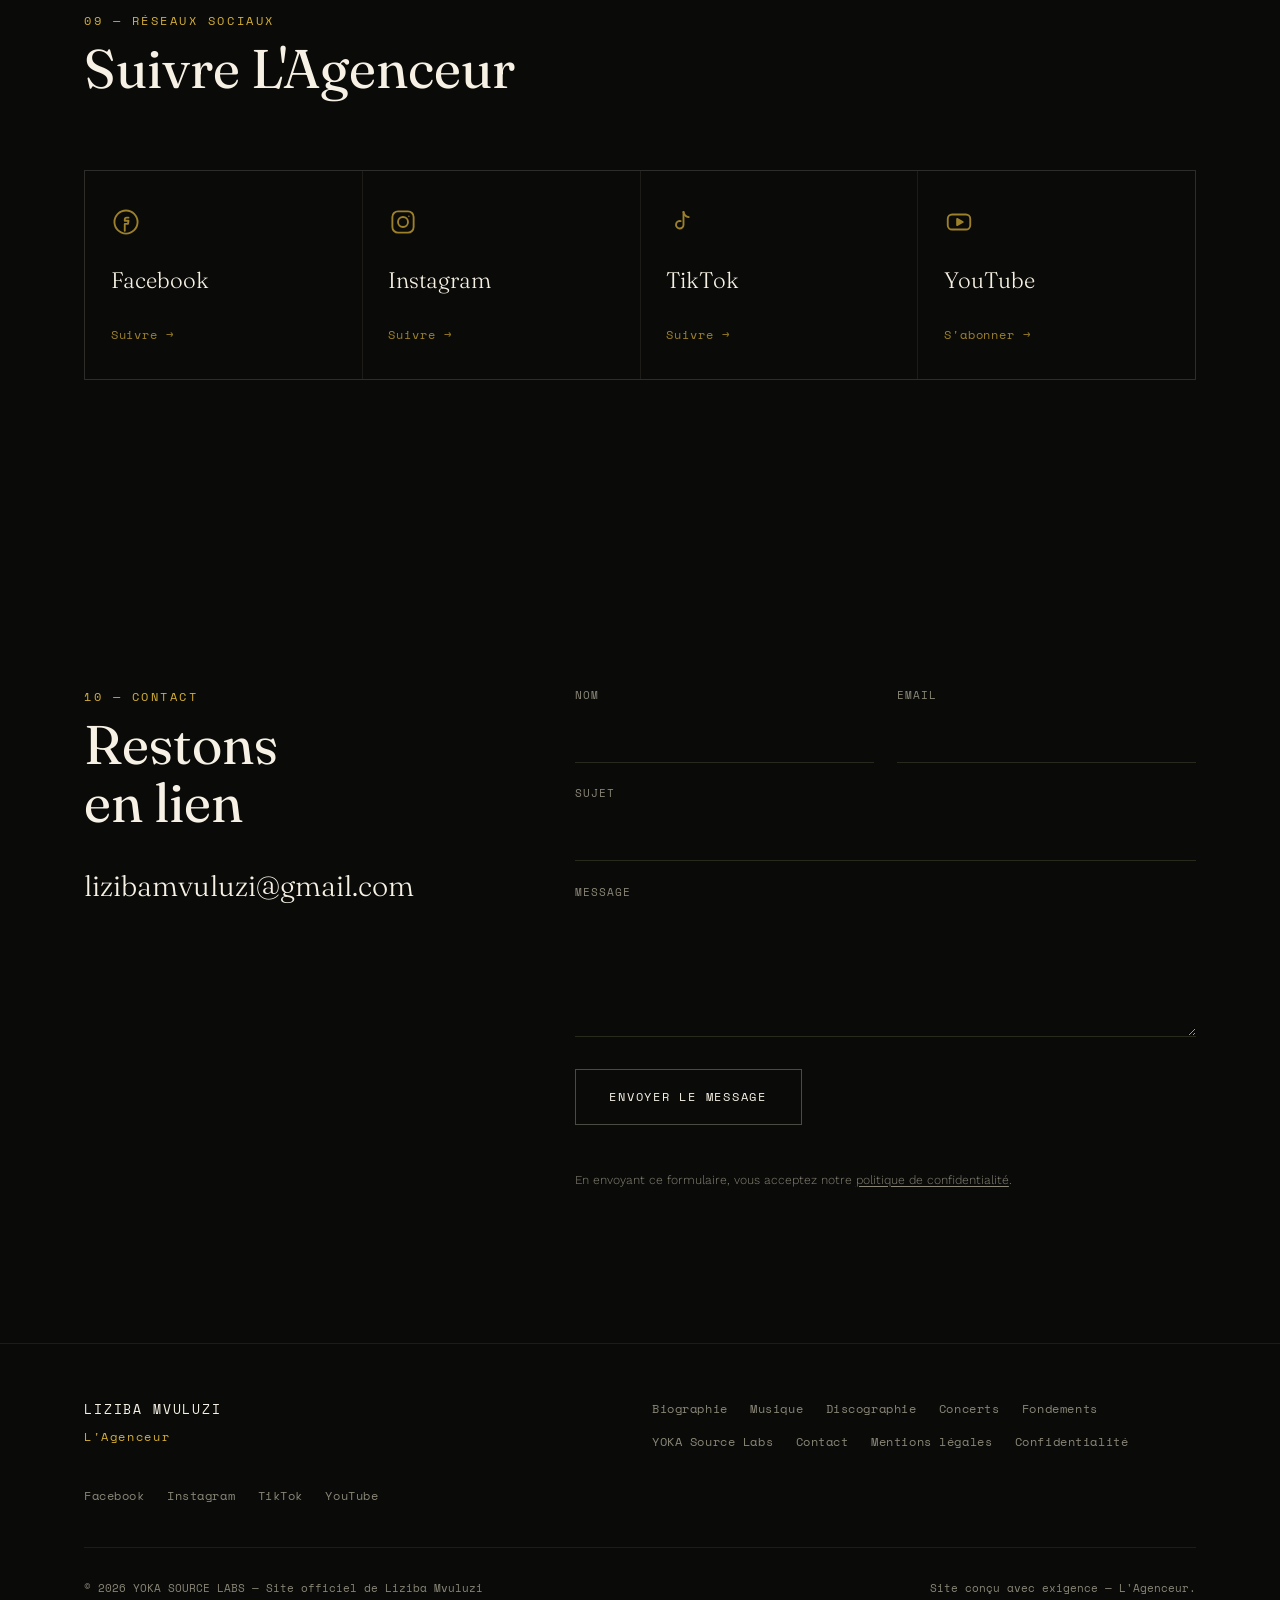
==== commit c10cf35e: "remise V14" ====
--- a/index.html
+++ b/index.html
@@ -120,7 +120,6 @@
       <li><a href="#concerts" data-nav>Concerts</a></li>
       <li><a href="pages/fondements.html">Fondements</a></li>
       <li><a href="pages/yoka-source-labs.html">YOKA Labs</a></li>
-      <li><a href="pages/pensees-de-lagenceur.html">Pensées de L’AGENCEUR</a></li>
       <li><a href="#reseaux" data-nav>Réseaux</a></li>
       <li><a href="#booking" data-nav>Booking</a></li>
       <li><a href="#contact" class="nav__cta" data-nav>Contact</a></li>
@@ -539,7 +538,6 @@
       <a href="#concerts">Concerts</a>
       <a href="pages/fondements.html">Fondements</a>
       <a href="pages/yoka-source-labs.html">YOKA Source Labs</a>
-      <a href="pages/pensees-de-lagenceur.html">Pensées de L’AGENCEUR</a>
       <a href="#contact">Contact</a>
       <a href="pages/mentions-legales.html">Mentions légales</a>
       <a href="pages/politique-confidentialite.html">Confidentialité</a>
--- a/css/style.css
+++ b/css/style.css
@@ -687,46 +687,6 @@
   .manifesto-grid__thread { display: none; }
 }
 
-
-/* ---------- 16bis. Pensées de L’AGENCEUR — essai éditorial ---------- */
-.pensees-page { padding-top: clamp(8rem, 14vw, 11rem); }
-.pensees-grid { display: grid; grid-template-columns: minmax(10rem, 0.25fr) minmax(0, 1fr); gap: clamp(3rem, 8vw, 8rem); align-items: start; }
-.pensees-grid__rail { position: sticky; top: 7rem; align-self: start; }
-.pensees-grid__thread { width: 1px; height: 7rem; margin: 1.5rem 0; background: linear-gradient(180deg, var(--or), transparent); }
-.pensees-toc { display: flex; flex-direction: column; gap: 0.75rem; max-width: 18rem; }
-.pensees-toc a { font-family: var(--font-mono); font-size: 0.68rem; line-height: 1.45; letter-spacing: 0.03em; color: var(--gris); transition: color 0.3s var(--ease); }
-.pensees-toc a:hover { color: var(--or); }
-.pensees-essay { min-width: 0; max-width: 78ch; }
-.pensees-page__header { max-width: 62rem; margin-bottom: clamp(3.5rem, 8vw, 7rem); }
-.pensees-title { font-family: var(--font-display); font-weight: 400; font-size: clamp(3rem, 8vw, 7.2rem); line-height: 0.94; letter-spacing: -0.02em; color: var(--blanc-casse); margin-top: 1rem; }
-.pensees-subtitle { margin-top: 1.6rem; font-family: var(--font-mono); font-size: clamp(0.72rem, 1.2vw, 0.9rem); letter-spacing: 0.16em; color: var(--or); }
-.pensees-lead { max-width: 62ch; margin-top: 1.7rem; font-size: clamp(1.05rem, 1.8vw, 1.25rem); line-height: 1.75; color: var(--blanc-casse); }
-.pensee-section { padding: clamp(2.8rem, 6vw, 5rem) 0; border-top: 1px solid var(--ligne); scroll-margin-top: 7rem; }
-.pensee-section:first-child { border-top: 0; padding-top: 0; }
-.pensee-index { display: block; font-family: var(--font-mono); font-size: 0.68rem; letter-spacing: 0.08em; line-height: 1.5; color: var(--or); text-transform: uppercase; }
-.pensee-section h2 { max-width: 20ch; margin: 0.9rem 0 1.8rem; font-family: var(--font-display); font-size: clamp(2rem, 4vw, 3.4rem); font-weight: 400; line-height: 1.05; color: var(--blanc-casse); }
-.pensee-section p { max-width: 68ch; margin-bottom: 1.35rem; color: var(--gris); font-size: clamp(1rem, 1.4vw, 1.08rem); line-height: 1.9; }
-.pensee-quote { margin: clamp(2rem, 5vw, 3.5rem) 0; padding: 1.3rem 0 1.3rem clamp(1.2rem, 3vw, 2rem); border-left: 1px solid var(--or); max-width: 66ch; font-family: var(--font-display); font-size: clamp(1.35rem, 2.8vw, 2rem); font-weight: 400; line-height: 1.45; color: var(--blanc-casse); }
-.pensee-quote--small { max-width: 40ch; font-size: clamp(1.2rem, 2.3vw, 1.7rem); }
-.pensee-quote--final { font-size: clamp(1.6rem, 3.5vw, 2.6rem); margin-top: 2rem; }
-.pensee-section--stars { position: relative; }
-.pensee-section--stars::after { content: "✦  ·  ✦  ·  ✦"; display: block; margin-top: 2rem; font-family: var(--font-mono); letter-spacing: 0.7em; color: var(--or); opacity: 0.45; }
-.pensee-section--coda { padding-bottom: 1rem; }
-.pensees-signature { margin-top: clamp(3rem, 7vw, 6rem); padding: 2rem 0 0; border-top: 1px solid var(--or); font-family: var(--font-display); font-size: clamp(1.2rem, 2vw, 1.5rem); line-height: 1.65; color: var(--blanc-casse); }
-.pensees-signature .eyebrow { margin-bottom: 1rem; }
-@media (max-width: 900px) {
-  .pensees-grid { grid-template-columns: 1fr; gap: 2rem; }
-  .pensees-grid__rail { position: static; }
-  .pensees-grid__thread { display: none; }
-  .pensees-toc { display: grid; grid-template-columns: repeat(2, minmax(0, 1fr)); max-width: none; padding-bottom: 1rem; border-bottom: 1px solid var(--ligne); }
-}
-@media (max-width: 560px) {
-  .pensees-page { padding-top: 7.5rem; }
-  .pensees-toc { grid-template-columns: 1fr; gap: 0.65rem; }
-  .pensee-section p { line-height: 1.8; }
-  .pensee-quote { padding-left: 1rem; }
-}
-
 /* ---------- 17. Pages secondaires (légal, 404) ---------- */
 .legal-page { padding-top: clamp(8rem, 14vw, 11rem); }
 .legal-page__header { max-width: 72ch; margin-bottom: clamp(2.5rem, 6vw, 4rem); }
